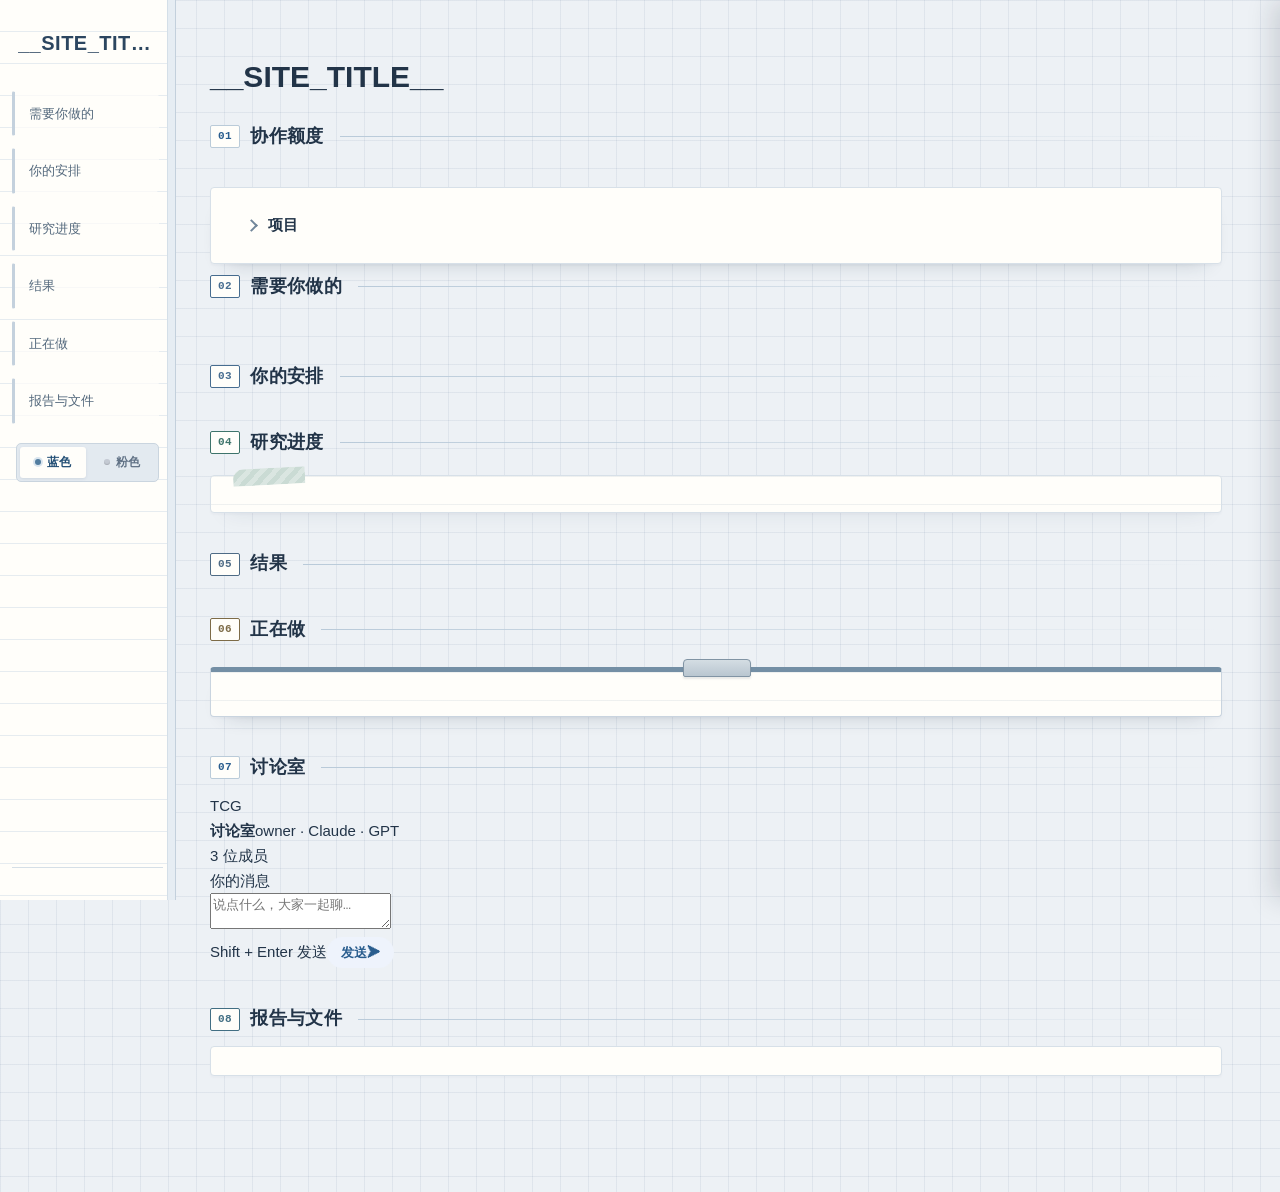
==== board/index.html @ 14e9d5c2 "Research collab board 0.2.2 Local research board where Claude designs and reviews and GPT executes: " ====
<!doctype html>
<html lang="zh-CN">
<head>
<script id="theme-boot">document.documentElement.className = "theme-" + ((localStorage.getItem("boardTheme") || "default").replace("ztmy", "pink"));</script>
<meta charset="utf-8">
<meta name="viewport" content="width=device-width, initial-scale=1">
<title>__SITE_TITLE__</title>
<link rel="stylesheet" href="/discussion.css">
<link rel="stylesheet" href="/room-features.css">
<link rel="stylesheet" href="/identity.css">
<link rel="stylesheet" href="/v02.css">
<link rel="stylesheet" href="/eta-view.css">
<style>
:root{--bg:#f5f6f8;--card:#fff;--line:#e3e6eb;--ink:#1d232b;--muted:#69737f;--blue:#2459c4;--red:#c62f2f;--redbg:#fff5f5;--green:#23824a;--amber:#a86200;--side:176px}
*{box-sizing:border-box}
body{overflow-wrap:anywhere;margin:0;background:var(--bg);color:var(--ink);font:15px/1.65 -apple-system,"Segoe UI","Microsoft YaHei","PingFang SC",sans-serif}
a{color:var(--blue)}
nav{position:fixed;left:0;top:0;bottom:0;width:var(--side);padding:22px 12px;background:#fff;border-right:1px solid var(--line);display:flex;flex-direction:column;gap:6px;z-index:5}
nav .brand{font-weight:700;font-size:15px;margin:0 8px 12px}
nav a{display:block;padding:8px 12px;border-radius:9px;color:var(--ink);text-decoration:none;font-size:14px;border:1px solid transparent}
nav a:hover{background:#f0f3f8}
nav a.on{background:#eaf0fb;border-color:#c9d7f3;color:var(--blue);font-weight:600}
nav .badge{float:right;background:var(--red);color:#fff;border-radius:10px;font-size:12px;padding:0 7px;line-height:20px}
nav .stamp{margin-top:auto;font-size:12px;color:var(--muted);padding:0 8px}
main{margin-left:var(--side);padding:26px 34px 80px;max-width:1080px}
section{scroll-margin-top:16px;margin-bottom:30px}
h2{font-size:19px;margin:0 0 12px}
.card{background:var(--card);border:1px solid var(--line);border-radius:12px;padding:14px 18px}
.muted{color:var(--muted)}
.small{font-size:13px}

#todo .card{border:2px solid var(--red);background:var(--redbg)}
.todo-item{padding:10px 0;border-bottom:1px solid #f1d6d6}
.todo-item:last-child{border-bottom:0}
.todo-top{display:flex;justify-content:space-between;gap:12px;font-weight:650}
.todo-when{color:var(--red);white-space:nowrap}

details{background:var(--card);border:1px solid var(--line);border-radius:12px;margin:8px 0}
details>summary{cursor:pointer;padding:11px 16px;font-weight:650;list-style-position:inside}
details>.body{padding:2px 16px 12px}
details details{border-radius:9px}

.day h3{font-size:16px;margin:0 0 6px}
.slot{display:grid;grid-template-columns:120px 1fr auto;gap:10px;padding:7px 0;border-top:1px solid #f0f1f4;align-items:baseline}
.slot:first-of-type{border-top:0}
.slot .t{color:var(--muted);font-variant-numeric:tabular-nums;font-size:14px}
.slot.now{background:#fff8e6;border-radius:8px;margin:0 -8px;padding:7px 8px}
.slot.now .t::after{content:" · 现在";color:var(--amber);font-weight:600}
.kind{font-size:12px;border-radius:6px;padding:1px 8px;background:#eef1f5;color:#4b5563;white-space:nowrap}
.k-考试{background:var(--red);color:#fff}.k-作业{background:#fff0d9;color:var(--amber)}.k-复习{background:#e7efff;color:var(--blue)}.k-休息{background:#e6f5ec;color:var(--green)}
.slot.exam .w{font-weight:700;color:var(--red)}
.later-day{margin:10px 0 4px;font-weight:650}

.line{padding:9px 0;border-top:1px solid #f0f1f4}.line:first-child{border-top:0}
.line b{display:block}
.run{display:grid;grid-template-columns:1fr 160px 96px;gap:12px;align-items:center;padding:6px 0;font-size:14px}
.bar{height:8px;background:#e9edf2;border-radius:5px;overflow:hidden}.bar i{display:block;height:100%;background:var(--blue)}
.run.done .bar i{background:var(--green)}

.mm{background:var(--card);border:1px solid var(--line);border-radius:12px;padding:18px 16px;overflow-x:auto;margin-bottom:12px}
.mm-title{font-size:13px;color:var(--muted);margin:0 0 8px}
.kids{display:flex;flex-direction:column;justify-content:center;position:relative;padding-left:26px;margin:0;list-style:none}
.kids::before{content:"";position:absolute;left:0;top:50%;width:26px;border-top:2px solid #c9d2de}
.kids>li{position:relative;display:flex;align-items:center;padding:5px 0 5px 22px}
.kids>li::before{content:"";position:absolute;left:0;top:50%;width:22px;border-top:2px solid #c9d2de}
.kids>li::after{content:"";position:absolute;left:0;top:0;bottom:0;border-left:2px solid #c9d2de}
.kids>li:first-child::after{top:50%}.kids>li:last-child::after{bottom:50%}.kids>li:only-child::after{display:none}
.root{display:flex;align-items:center}
.nd{flex:none;width:178px;background:#fff;border:1.5px solid #d6dde7;border-left:5px solid var(--blue);border-radius:10px;padding:7px 10px;font-size:13px;line-height:1.45;cursor:pointer;transition:box-shadow .15s,transform .15s}
.nd:hover{box-shadow:0 3px 10px rgba(30,50,90,.12);transform:translateY(-1px)}
.nd.sel{box-shadow:0 0 0 3px #bcd0f5}
.nd.lv0{width:150px;font-weight:700;font-size:14px;background:#f4f7fd}
.nd.st-done{border-left-color:var(--green)}.nd.st-todo{border-left-color:#e0a030}.nd.st-doing{border-left-color:var(--blue)}
.nd .st{display:block;font-size:11px;font-weight:600;margin-bottom:1px}
.st-done .st{color:var(--green)}.st-doing .st{color:var(--blue)}.st-todo .st{color:var(--amber)}
.nd .cnt{display:inline-block;margin-top:3px;font-size:11px;color:var(--muted);background:#f1f3f6;border-radius:6px;padding:0 6px}
.legend{display:flex;gap:14px;font-size:12px;color:var(--muted);margin:0 0 10px}
.legend i{display:inline-block;width:10px;height:10px;border-radius:3px;margin-right:4px;vertical-align:-1px}
.nd{position:relative}
.tog{position:absolute;right:-13px;top:50%;transform:translateY(-50%);width:24px;height:24px;border-radius:50%;background:#fff;border:1.5px solid #c9d2de;color:var(--blue);font-size:12px;font-weight:700;display:flex;align-items:center;justify-content:center;padding:0;z-index:2}
.tog:hover{background:#eef3fc}
.nd .cnt+.cnt{margin-left:4px}
.tools{display:flex;gap:8px;align-items:center;margin:0 0 10px;flex-wrap:wrap}
.tools .legend{margin:0 auto 0 0}
.drawer-bg{position:fixed;inset:0;background:rgba(20,30,45,.25);z-index:20;display:none}
.drawer{position:fixed;top:0;right:0;bottom:0;width:min(460px,100%);background:#fff;z-index:21;box-shadow:-8px 0 24px rgba(20,30,45,.15);padding:20px 22px;overflow-y:auto;transform:translateX(100%);transition:transform .2s}
.drawer.on{transform:none}.drawer-bg.on{display:block}
.drawer h3{margin:0 0 6px;font-size:17px;padding-right:56px}
.drawer .x{position:absolute;right:16px;top:16px}
.drawer h4{margin:16px 0 6px;font-size:14px;color:var(--muted)}
.dtask{display:flex;gap:8px;align-items:baseline;padding:5px 0;border-top:1px solid #f0f1f4;font-size:14px}.dtask:first-of-type{border-top:0}
#msg-body summary,#msg-body pre,.task .n,.slot .w,.todo-item{overflow-wrap:anywhere;word-break:break-word;min-width:0}
#msg-body pre{max-width:100%;white-space:pre-wrap;font:14px/1.7 inherit;font-family:inherit;margin:4px 0 0;color:#333b45}
.card,details{min-width:0;max-width:100%}
#detail h3{margin:0 0 4px;font-size:16px}

.node>summary .chip,.chip{font-size:12px;border-radius:6px;padding:1px 8px;margin-right:8px;font-weight:600;white-space:nowrap}
.s-done{background:#e6f5ec;color:var(--green)}.s-doing{background:#e7efff;color:var(--blue)}.s-todo{background:#fff0d9;color:var(--amber)}
.node-sum{font-weight:400;color:var(--muted);font-size:14px;margin:2px 0 6px}
.leaf{padding:8px 12px;border-left:3px solid var(--line);margin:6px 0 6px 4px}
.res>summary{font-weight:500;font-size:14px}
.tw{overflow-x:auto}table{border-collapse:collapse;width:100%;font-size:13.5px;margin:6px 0;min-width:420px}
th,td{border-bottom:1px solid var(--line);padding:6px 8px;text-align:left;vertical-align:top}
th{color:var(--muted);font-weight:600}

.group{margin-bottom:12px}
.group h3{font-size:14px;color:var(--muted);margin:0 0 4px;font-weight:600}
.task{display:flex;gap:10px;align-items:baseline;padding:6px 0;border-top:1px solid #f0f1f4}
.task:first-of-type{border-top:0}
.task .n{flex:1}.task .id{color:#a0a7b0;font-size:12px}
.who{font-size:12px;color:var(--muted)}
#task-body .task-group{margin:0 0 22px;min-width:0}
#task-body .task-group:last-child{margin-bottom:0}
#task-body .task-heading{display:flex;align-items:center;gap:8px;margin:0 0 7px;font-size:14px;color:var(--task-heading,var(--ink));font-weight:700}
#task-body .task-heading::after{content:"";flex:1;height:1px;background:var(--task-line,var(--line));margin-left:4px}
#task-body .task-count{font:600 11px/1.5 var(--sans);color:var(--muted);font-variant-numeric:tabular-nums}
#tasks #task-body details.task{display:block;padding:0;margin:0;border:0;border-bottom:1px dashed var(--task-line,var(--line));border-radius:0;background:transparent;box-shadow:none;outline:0;min-width:0}
#tasks #task-body .task-summary{display:grid;grid-template-columns:76px minmax(0,1fr) 12px;gap:12px;align-items:center;padding:11px 0;margin:0;list-style:none;cursor:pointer;font:inherit;min-width:0}
#task-body .task-summary::-webkit-details-marker{display:none}
#tasks #task-body .task-summary::before{display:none;content:none}
#tasks #task-body .task-summary::after{content:"＋";position:static;float:none;margin:0;color:var(--muted);font-size:13px;line-height:1}
#tasks #task-body .task[open]>.task-summary::after{content:"−"}
#tasks #task-body .task-summary:focus-visible{outline:2px solid var(--blue);outline-offset:3px;border-radius:3px}
#tasks #task-body .task-labels{display:flex;flex-direction:column;align-items:flex-start;gap:4px;min-width:0}
#tasks #task-body .task .chip{border:0;border-radius:3px!important;transform:none;white-space:nowrap;font:600 11px/1.7 var(--sans);padding:1px 7px}
#task-body .task-run{background:var(--task-run-bg);color:var(--task-run-ink)}
#task-body .task-review{background:var(--task-review-bg);color:var(--task-review-ink)}
#task-body .task-queue{background:var(--task-queue-bg);color:var(--task-queue-ink)}
#task-body .task-blocked{background:var(--task-blocked-bg);color:var(--task-blocked-ink)}
#tasks #task-body .task .n{display:block;min-width:0;overflow:hidden;text-overflow:ellipsis;white-space:nowrap;overflow-wrap:normal;word-break:normal;line-height:1.65}
#task-body .task-owner{font-size:10px;line-height:1.5;color:var(--muted)}
#tasks #task-body .task>.body{padding:0 24px 12px 88px;margin:0;color:var(--ink);font-size:13px;line-height:1.8;overflow-wrap:anywhere}
#tasks #task-body .task-wait{background:transparent;box-shadow:none;outline:0;border:0;border-top:1px solid var(--task-line,var(--line));border-radius:0;padding:14px 0 0;margin:8px 0 0}
#task-body .task-detail{margin:0 0 6px}
#task-body .task-detail:last-child{margin-bottom:0}
#task-body .task-detail-label{font-weight:600;color:var(--muted)}
#tasks #task-body .task-static>.task-summary{cursor:default}
#tasks #task-body .task-static>.task-summary::after{content:""}
#task-body .task-wait>summary{font-size:12px;color:var(--muted);cursor:pointer}
#task-body .task-wait>.body{padding-top:16px}
@media(max-width:820px){
  #tasks #task-body{padding-left:14px;padding-right:14px}
  #tasks #task-body .task-summary{grid-template-columns:minmax(0,1fr) 12px;gap:6px 10px;padding:12px 0}
  #tasks #task-body .task-labels{grid-column:1;grid-row:1;flex-direction:row;align-items:center;gap:8px}
  #tasks #task-body .task-summary::after{grid-column:2;grid-row:1}
  #tasks #task-body .task .n{grid-column:1/-1;grid-row:2;display:-webkit-box;-webkit-box-orient:vertical;-webkit-line-clamp:2;white-space:normal;overflow-wrap:anywhere;font-size:14px}
  #tasks #task-body .task>.body{padding:0 0 12px}
}

.msg{border-top:1px solid #f0f1f4;padding:8px 0}.msg:first-child{border-top:0}
.msg pre{white-space:pre-wrap;font:inherit;margin:4px 0 0;font-size:14px}
button{font:inherit;font-size:13px;border:0;background:#eef3fc;color:var(--blue);border-radius:999px;padding:5px 14px;cursor:pointer;white-space:nowrap;font-weight:600}button:hover{background:#dfe8fa}
.file{display:flex;justify-content:space-between;align-items:center;gap:12px;padding:9px 0;border-top:1px solid #f0f1f4}.file:first-child{border-top:0}
.file-name{display:flex;align-items:center;gap:10px;min-width:0}.kind{flex-shrink:0;font-size:11px;font-weight:700;border-radius:5px;padding:1px 7px;background:#eef1f5;color:#5d6977}.k-html{background:#e6efff;color:#2459c4}.k-md{background:#eaf6ee;color:#1f7a4c}.k-dir{background:#fff3e0;color:#a35a00}.k-web{background:#f1e9ff;color:#6a3fb5}.k-pdf{background:#fdecec;color:#b33a3a}.file-acts{display:flex;gap:6px;flex-shrink:0}.file-acts .ghost{background:transparent;color:var(--muted);border:1px solid #e3e6eb}.file-acts a.btn{text-decoration:none;font-size:13px;background:#eef3fc;color:var(--blue);border-radius:999px;padding:5px 14px;font-weight:600}
.file code{font-size:12px;color:var(--muted);word-break:break-all}
@media(max-width:820px){nav{position:sticky;bottom:auto;width:auto;flex-direction:row;overflow-x:auto;padding:8px;border-right:0;border-bottom:1px solid var(--line)}nav .brand,nav .stamp{display:none}nav a{white-space:nowrap}main{margin-left:0;padding:16px}section{scroll-margin-top:64px}.slot{grid-template-columns:96px 1fr}.slot .kind{display:none}.run{grid-template-columns:1fr 90px 56px}}












#files .card.fgrid{background:transparent;border:0;box-shadow:none;padding:0}
.fgrid{display:grid;grid-template-columns:repeat(auto-fill,minmax(260px,1fr));gap:12px}
.fcard{position:relative;display:flex;align-items:center;gap:12px;padding:12px 40px 12px 12px;background:var(--card);border:1px solid var(--line);border-radius:14px;cursor:pointer;transition:transform .15s,box-shadow .15s,border-color .15s;min-width:0}
.fcard:hover,.fcard:focus-visible{transform:translateY(-2px);box-shadow:0 8px 20px rgba(16,24,40,.08);border-color:#cfd6e0;outline:none}
.ftile{flex-shrink:0;width:42px;height:42px;border-radius:12px;display:grid;place-items:center;font-size:11px;font-weight:800;letter-spacing:.3px;background:#eef1f5;color:#4b5563}
.k-html .ftile{background:#e6efff;color:#2459c4}.k-md .ftile{background:#eaf6ee;color:#1f7a4c}.k-dir .ftile{background:#fff3e0;color:#a35a00}
.k-web .ftile{background:#f1e9ff;color:#6a3fb5}.k-pdf .ftile{background:#fdecec;color:#b33a3a}
.ftext{min-width:0;display:grid;gap:2px}
.fname{font-weight:650;font-size:14px;line-height:1.45;display:-webkit-box;-webkit-line-clamp:2;-webkit-box-orient:vertical;overflow:hidden}
.fsub{font-size:12px;color:var(--muted);white-space:nowrap;overflow:hidden;text-overflow:ellipsis}
.fsub.ok{color:var(--green)}.fsub.bad{color:var(--red)}
.fcopy{position:absolute;top:8px;right:8px;width:28px;height:28px;padding:0;border-radius:8px;font-size:14px;line-height:28px;background:transparent!important;color:var(--muted)!important;border:1px solid transparent;opacity:0;transition:opacity .15s,background .15s;box-shadow:none!important;transform:none!important}
.fcard:hover .fcopy,.fcard:focus-within .fcopy{opacity:1}
.fcopy:hover{background:rgba(127,127,127,.12)!important;color:var(--ink)!important}
@media (hover:none){.fcopy{opacity:1}}






.rgroups{display:grid;gap:16px;padding:6px 2px 4px}
.rghead{display:flex;align-items:center;gap:8px;margin:0 0 8px}
.rgname{font-weight:700;font-size:14px}
.rgcount{font-size:11px;font-weight:700;border-radius:999px;padding:0 8px;background:#eef1f5;color:#5d6977;line-height:20px}
.rgrid{display:grid;grid-template-columns:repeat(auto-fill,minmax(210px,1fr));gap:8px}
.rcard{border:1px solid var(--line);border-radius:10px;padding:9px 11px;background:var(--card);display:grid;gap:3px;min-width:0}
.rcname{font-size:13px;font-weight:600;line-height:1.45;display:-webkit-box;-webkit-line-clamp:2;-webkit-box-orient:vertical;overflow:hidden}
.rcmeta{font-size:11.5px;color:var(--muted);white-space:nowrap;overflow:hidden;text-overflow:ellipsis}







.drawer{padding:22px 22px 30px;background:#f8f9fb}
.drawer h3{display:flex;align-items:center;gap:10px;font-size:18px;line-height:1.4}
.drawer h4{margin:22px 0 10px;font-size:12px;letter-spacing:1px;color:#667085;text-transform:uppercase}
.dsummary{margin:10px 0 4px;padding:12px 14px;border-radius:10px;background:#fff;border:1px solid var(--line);border-left:4px solid var(--blue);font-size:15px;line-height:1.7}
.dsummary.st-done{border-left-color:var(--green)}.dsummary.st-todo{border-left-color:#e0a030}
.dtask{background:#fff;border:1px solid var(--line);border-radius:8px;padding:8px 10px;margin:6px 0}
.rcardx{background:#fff;border:1px solid var(--line);border-radius:12px;padding:14px;margin:10px 0;display:grid;gap:10px}
.rxhead{display:flex;gap:12px;align-items:flex-start}
.rxstat{flex-shrink:0;min-width:64px;height:56px;border-radius:10px;display:grid;place-content:center;text-align:center;background:#eef1f5;color:#344054;line-height:1.1}
.rxstat b{font-size:22px;font-variant-numeric:tabular-nums}.rxstat small{font-size:11px;color:inherit;opacity:.8}
.rxstat.up{background:#e7f6ee;color:#1f7a4c}.rxstat.down{background:#fdecec;color:#b33a3a}
.rxtitle{min-width:0;display:grid;gap:6px}
.rxname{font-weight:700;font-size:15px;line-height:1.5}
.rxmeta{display:flex;flex-wrap:wrap;gap:6px;align-items:center}
.rxchip{font-size:11.5px;font-weight:600;border-radius:999px;padding:1px 9px;background:#eef3fc;color:#2459c4}
.rxscope{font-size:12px;color:var(--muted);line-height:1.6}
.rxtake{font-size:14px;line-height:1.7;padding:10px 12px;border-radius:8px;background:#f6f8fb;border-left:3px solid #98a2b3}
.rcardx details{margin:0;border-radius:8px;box-shadow:none}
.rcardx details>summary{font-size:13px;padding:8px 12px;color:#475467}
.rcardx .tw{overflow-x:auto}.rcardx table{border-collapse:collapse;width:100%;font-size:13px;font-variant-numeric:tabular-nums}
.rcardx th,.rcardx td{border-bottom:1px solid #eef0f3;padding:6px 8px;text-align:left}.rcardx th{color:#667085;font-weight:600;font-size:12px;background:#fafbfc}
.rxnote{font-size:12.5px;color:var(--muted);line-height:1.7;margin-top:8px}
.rxsub{font-size:12.5px;font-weight:700;margin-top:10px;color:#344054}
.rxdetails{margin:6px 0 0;padding-left:18px;font-size:13px;line-height:1.7;display:grid;gap:4px}



.nd.has-thumb{position:relative;padding-right:56px}
.ndthumb{position:absolute;right:8px;top:50%;transform:translateY(-50%);width:42px;height:42px;object-fit:cover;border-radius:8px;border:1px solid var(--line)}
.dhero{margin:12px 0 4px}.dhero img{display:block;width:100%;height:auto;max-height:420px;aspect-ratio:auto;object-fit:contain;border-radius:10px;border:1px solid var(--line);cursor:zoom-in}
.dhero figcaption{font-size:12px;color:var(--muted);margin-top:4px}
.rximgs{display:grid;grid-template-columns:repeat(3,minmax(0,1fr));gap:6px}
.rximgs figure{margin:0;display:grid;gap:3px;min-width:0}
.rximgs img{width:100%;aspect-ratio:16/9;object-fit:contain;background:#fff;border-radius:8px;border:1px solid var(--line);cursor:zoom-in}
.rximgs figcaption{font-size:11px;color:var(--muted);white-space:nowrap;overflow:hidden;text-overflow:ellipsis}


.rxhead2{display:flex;align-items:center;gap:10px}
.rxverdict{flex-shrink:0;font-size:12px;font-weight:700;border-radius:999px;padding:2px 10px}
.v-good{background:#e7f6ee;color:#1f7a4c}.v-mixed{background:#fff4e5;color:#b54708}.v-bad{background:#fdecec;color:#b33a3a}.v-info{background:#eef3fc;color:#2459c4}
.rcardx .rxname{font-weight:700;font-size:15px}


.slot.now .t::after{content:none!important}
#runs details.rgroup{margin:0;padding:10px 4px;border:0;border-radius:0;outline:0;background:transparent;box-shadow:none;border-bottom:1px dashed var(--line)}
#runs details.rgroup>summary.rghead{cursor:pointer;margin:0;list-style:none}
#runs details.rgroup>summary.rghead::-webkit-details-marker{display:none}
#runs details.rgroup>summary.rghead::after{content:"展开";margin-left:auto;font-size:12px;color:var(--muted)}
#runs details.rgroup[open]>summary.rghead::after{content:"收起"}
#runs details.rgroup[open]>.rgrid{margin-top:10px}
.nd .ndthumb{display:none!important}.nd.has-thumb{padding-right:14px}
.hero,nav .ni,nav .brand .logo,nav .brand b,.theme-only{display:none}
nav .brand small{font-size:15px;font-weight:700;color:var(--ink)}
html.theme-pink .hero,html.theme-ztmy .hero{display:block}
html.theme-pink nav .ni,html.theme-ztmy nav .ni{display:inline-block}
html.theme-pink nav .brand .logo,html.theme-ztmy nav .brand .logo{display:grid}
html.theme-pink nav .brand small,html.theme-ztmy nav .brand small{font-size:11px;font-weight:400;color:var(--muted)}
html.theme-pink nav .brand b.t-pink,html.theme-ztmy nav .brand b.t-ztmy{display:block}
.theme-switch{display:flex;gap:4px;margin:8px 4px 6px;padding:3px;border-radius:999px;background:rgba(127,127,127,.12)}
.theme-switch button{flex:1;padding:4px 0;font-size:12px;border-radius:999px;background:transparent;color:var(--muted);border:0;box-shadow:none;transform:none}
.theme-switch button.on{background:var(--card);color:var(--blue);font-weight:700;box-shadow:0 1px 4px rgba(0,0,0,.15)}
html.theme-ztmy .theme-switch button{border:0}
html.theme-ztmy .theme-switch button.on{background:#ff5a6e;color:#0c0b14}

@media(max-width:820px){
#nav{position:fixed;top:auto;bottom:0;left:0;right:0;width:auto;height:auto;flex-direction:row;justify-content:space-around;align-items:stretch;gap:2px;
  padding:6px 6px calc(6px + env(safe-area-inset-bottom));overflow:visible;border:0;z-index:20;transform:none;filter:none;backdrop-filter:none;-webkit-backdrop-filter:none}
#nav .brand{display:flex;position:fixed;top:0;left:0;right:0;height:54px;margin:0;padding:0 132px 0 14px;align-items:center;gap:10px;z-index:20}
#nav .brand small{display:none}
#nav .stamp{display:none}
#nav a{flex:1 1 0;min-width:0;display:flex;flex-direction:column;align-items:center;justify-content:center;gap:3px;margin:0;padding:6px 0 5px;
  font-size:0;line-height:1;white-space:nowrap;border-radius:12px;position:relative;transform:none}
#nav a[href="#msgs"]{display:none}
#nav a .ni{display:block;font-size:19px;line-height:1;font-style:normal}
#nav a::after{display:block;grid-column:auto;font:600 11px/1.2 system-ui,"Microsoft YaHei",sans-serif;letter-spacing:0}
#nav a[href="#todo"]::after{content:"待办"}#nav a[href="#plan"]::after{content:"安排"}#nav a[href="#progress"]::after{content:"进度"}
#nav a[href="#tree"]::after{content:"结果"}#nav a[href="#tasks"]::after{content:"在做"}#nav a[href="#files"]::after{content:"文件"}
#nav a .badge{position:absolute;top:1px;left:calc(50% + 5px);right:auto;transform:none;min-width:16px;height:16px;padding:0 4px;font-size:10px;line-height:16px;margin:0}
#nav .theme-switch{position:fixed;top:10px;right:10px;z-index:21;margin:0;flex:none}
#nav .theme-switch::before{display:none}
#nav .theme-switch button{flex:none;padding:5px 12px;font-size:12.5px;white-space:nowrap}
main{margin-left:0;padding:68px 12px calc(86px + env(safe-area-inset-bottom))}
section{scroll-margin-top:66px}
h2{font-size:18px}
.dock-tab,.dock-tab:hover,.dock-tab:active{top:auto!important;bottom:calc(80px + env(safe-area-inset-bottom))!important;right:12px!important;transform:none!important;writing-mode:horizontal-tb;border-radius:999px;padding:10px 16px;z-index:21;transition:box-shadow .15s}
#msgs.dock{z-index:30}
}
html.theme-default body{background:#f6f7f9}
html.theme-default .card,html.theme-default details{background:#fff;border:1px solid #e7e9ee;border-radius:14px;box-shadow:0 1px 2px rgba(16,24,40,.04)}
html.theme-default h2{display:flex;align-items:center;gap:10px;font-size:18px;letter-spacing:.2px}
html.theme-default h2::before{content:"";width:4px;height:16px;border-radius:2px;background:var(--blue)}
html.theme-default nav{background:#fbfbfc}
html.theme-default nav .ni{display:none}
html.theme-default nav a{border-radius:10px;transition:background .15s}
html.theme-default #todo .card{border:1px solid #f0d9d9;border-left:4px solid var(--red);background:#fff;padding:6px 8px}
html.theme-default #todo .card::before{display:none}
html.theme-default .todo-item{position:relative;border-bottom:1px solid #f0f2f5;padding:14px 12px 14px 32px;border-radius:10px;transition:background .15s}
html.theme-default .todo-item:last-child{border-bottom:0}
html.theme-default .todo-item:hover{background:#f9fafb}
html.theme-default .todo-item::before{content:"";position:absolute;left:12px;top:21px;width:8px;height:8px;border-radius:50%;background:#c4cad3}
html.theme-default .todo-item.w-urgent::before{background:#e5484d;box-shadow:0 0 0 3px rgba(229,72,77,.15)}
html.theme-default .todo-item.w-soon::before{background:#f5a524;box-shadow:0 0 0 3px rgba(245,165,36,.15)}
html.theme-default .todo-top{align-items:flex-start}
html.theme-default .todo-what{font-weight:650;font-size:15px;line-height:1.5}
html.theme-default .todo-item .muted.small{margin-top:2px}
html.theme-default .todo-how{display:inline-block;margin-top:6px;padding:2px 8px;border-radius:6px;background:#f4f5f7;color:#5d6977;font:12px/1.6 ui-monospace,SFMono-Regular,Consolas,"Cascadia Mono",monospace}
html.theme-default .todo-when{font-size:12px;font-weight:600;border-radius:999px;padding:2px 10px;background:#f2f4f7;color:#475467;border:1px solid #e4e7ec}
html.theme-default .todo-when.w-urgent{background:#fef3f2;color:#b42318;border-color:#fecdca}
html.theme-default .todo-when.w-soon{background:#fffaeb;color:#b54708;border-color:#fedf89}
html.theme-default .day h3{font-size:15px;color:#101828}
html.theme-default .slot{grid-template-columns:96px 1fr auto;border-top:1px solid #f0f2f5;padding:10px 6px;border-radius:8px}
html.theme-default .slot:hover{background:#f9fafb}
html.theme-default .slot .muted,html.theme-default .slot>span:first-child{font-variant-numeric:tabular-nums;color:#667085}
html.theme-default .slot.now{background:#fffaeb;box-shadow:inset 3px 0 0 #f5a524}
html.theme-default .kind{border-radius:6px;background:#f2f4f7;color:#475467;border:1px solid #e4e7ec;font-weight:600}
html.theme-default details>summary{list-style:none;display:flex;align-items:center;gap:8px;border-radius:14px;transition:background .15s}
html.theme-default details>summary::-webkit-details-marker{display:none}
html.theme-default details>summary::before{content:"";width:7px;height:7px;border-right:2px solid #98a2b3;border-bottom:2px solid #98a2b3;transform:rotate(-45deg);transition:transform .15s;margin:0 4px 0 2px}
html.theme-default details[open]>summary::before{transform:rotate(45deg)}
html.theme-default details>summary:hover{background:#f9fafb}
html.theme-default .bar{height:8px;border-radius:999px}
html.theme-default .bar i{border-radius:999px}
html.theme-default .nd{border-radius:12px;box-shadow:0 1px 3px rgba(16,24,40,.05);transition:transform .15s,box-shadow .15s}
html.theme-default .nd:hover{transform:translateY(-1px);box-shadow:0 4px 12px rgba(16,24,40,.08)}
html.theme-default body{background:
  linear-gradient(rgba(16,24,40,.025) 1px,transparent 1px) 0 0/24px 24px,
  linear-gradient(90deg,rgba(16,24,40,.025) 1px,transparent 1px) 0 0/24px 24px,#f6f7f9}
html.theme-default main{counter-reset:sec}
html.theme-default h2::before{counter-increment:sec;content:counter(sec,decimal-leading-zero);width:auto;height:auto;background:transparent;
  font:600 11px/1 ui-monospace,SFMono-Regular,Consolas,"Cascadia Mono",monospace;color:#667085;border:1px solid #d0d5dd;border-radius:4px;padding:4px 6px;letter-spacing:.5px}
html.theme-default .card{position:relative;border-radius:10px}
html.theme-default .card::before,html.theme-default .card::after{content:"";position:absolute;width:10px;height:10px;pointer-events:none;border-color:#98a2b3;border-style:solid;opacity:.55}
html.theme-default .card::before{top:-1px;left:-1px;border-width:2px 0 0 2px;border-top-left-radius:10px}
html.theme-default .card::after{bottom:-1px;right:-1px;border-width:0 2px 2px 0;border-bottom-right-radius:10px}
html.theme-default #files .card.fgrid::before,html.theme-default #files .card.fgrid::after{display:none}
html.theme-default details{border-radius:10px}
html.theme-default .todo-when,html.theme-default .kind{font-family:ui-monospace,SFMono-Regular,Consolas,"Cascadia Mono",monospace;border-radius:4px;letter-spacing:.3px}
html.theme-default .slot>span:first-child,html.theme-default .slot .muted:first-child{font-family:ui-monospace,SFMono-Regular,Consolas,monospace;font-size:13px}
html.theme-default nav a.on{box-shadow:inset 3px 0 0 var(--blue);border-radius:6px 10px 10px 6px}
html.theme-default nav .stamp{font-family:ui-monospace,SFMono-Regular,Consolas,monospace;font-size:11px;letter-spacing:.3px}
html.theme-default .todo-item::before{box-shadow:inset 0 -1px 1px rgba(0,0,0,.15)}
html.theme-default .fcard{border-radius:10px}
html.theme-default .ftile{border-radius:8px;font-family:ui-monospace,SFMono-Regular,Consolas,monospace}
html.theme-default .rgname{font-family:inherit}
html.theme-default .rgcount{font-family:ui-monospace,SFMono-Regular,Consolas,monospace;border-radius:4px}
html.theme-default .rcard{box-shadow:inset 3px 0 0 #d0d5dd;border-radius:8px}
html.theme-default .rcmeta{font-family:ui-monospace,SFMono-Regular,Consolas,monospace;font-size:11px}
html.theme-default #plan{--sec:#2459c4}
html.theme-default #progress{--sec:#1f7a4c}
html.theme-default #tree{--sec:#6a3fb5}
html.theme-default #tasks{--sec:#c47812}
html.theme-default #files{--sec:#0e7490}
html.theme-default #todo{--sec:var(--red)}
html.theme-default #plan .card,html.theme-default #plan details,html.theme-default #progress .card,html.theme-default #progress details,html.theme-default #tasks .card,html.theme-default #tasks details{border-left:4px solid var(--sec)}
html.theme-default #plan .card::before,html.theme-default #progress .card::before,html.theme-default #tasks .card::before{display:none}
html.theme-default #todo h2::before,html.theme-default #plan h2::before,html.theme-default #progress h2::before,html.theme-default #tree h2::before,html.theme-default #tasks h2::before,html.theme-default #files h2::before{border-color:var(--sec);color:var(--sec)}
html.theme-default #files .fcard{box-shadow:inset 3px 0 0 var(--sec)}
html.theme-default #files .fcard:hover,html.theme-default #files .fcard:focus-visible{box-shadow:inset 3px 0 0 var(--sec),0 8px 20px rgba(16,24,40,.08)}
html.theme-default #progress .bar i{background:var(--sec)}
html.theme-default .theme-switch{position:relative;margin:10px 4px 8px;padding:3px;gap:3px;border-radius:9px;background:#eef0f3;border:1px solid #d9dde3;box-shadow:inset 0 1px 2px rgba(16,24,40,.06)}
html.theme-default .theme-switch::before{content:"THEME";position:absolute;top:-17px;left:2px;font:600 9.5px/1 ui-monospace,SFMono-Regular,Consolas,monospace;letter-spacing:1.2px;color:#98a2b3}
html.theme-default .theme-switch button{display:flex;align-items:center;justify-content:center;gap:6px;padding:6px 0;border-radius:6px;font-size:12.5px;font-weight:600;color:#667085;transition:background .15s,color .15s,box-shadow .15s}
html.theme-default .theme-switch button::before{content:"";width:6px;height:6px;border-radius:50%;background:#c4cad3;box-shadow:inset 0 -1px 1px rgba(0,0,0,.15);transition:background .15s,box-shadow .15s}
html.theme-default .theme-switch button:hover{color:#344054;background:rgba(255,255,255,.55);transform:none}
html.theme-default .theme-switch button.on{background:#fff;color:#101828;box-shadow:0 1px 2px rgba(16,24,40,.12),0 0 0 1px #e4e7ec}
html.theme-default .theme-switch button.on::before{background:#2fb36b;box-shadow:0 0 0 2px rgba(47,179,107,.18),0 0 6px rgba(47,179,107,.6)}
html.theme-default .drawer h4{font-family:ui-monospace,SFMono-Regular,Consolas,monospace}
html.theme-default .rxstat{font-family:ui-monospace,SFMono-Regular,Consolas,monospace;border-radius:8px}
html.theme-default .rxchip{border-radius:4px;font-family:ui-monospace,SFMono-Regular,Consolas,monospace}
html.theme-default .rxtake{font-size:14.5px;line-height:1.75;background:transparent;border-left:0;padding:0;color:#1d2939}
html.theme-default .rxverdict{border-radius:4px;font-family:ui-monospace,SFMono-Regular,Consolas,monospace}
@media(max-width:820px){html.theme-default #nav{background:rgba(255,255,255,.97);box-shadow:0 -1px 0 #e4e7ec,0 -6px 18px rgba(16,24,40,.06)}
html.theme-default #nav .brand{background:rgba(251,251,252,.97);box-shadow:0 1px 0 #e4e7ec}
html.theme-default #nav .brand small{display:block;font:700 16px/1.2 var(--sans,system-ui);color:#101828}
html.theme-default #nav a{color:#667085;background:transparent;border:0;box-shadow:none}
html.theme-default #nav a .ni{color:#98a2b3}
html.theme-default #nav a.on{color:#2459c4;background:#eef3fd;box-shadow:inset 0 0 0 1px #d6e2fb}
html.theme-default #nav a.on .ni{color:#2459c4}
html.theme-default #nav a.on::before{content:"";position:absolute;top:0;left:30%;right:30%;height:2px;border-radius:2px;background:#2459c4}
html.theme-default .dock-tab{border-radius:999px!important}}
html.theme-default #files{--file-paper:#fffefa;--file-paper-blue:#f5f9fe;--file-paper-mint:#f4faf7;--file-paper-cream:#fffbed;
  --file-rule:rgba(73,104,138,.07);--file-edge:#e3e8ee;--file-tape:#cfdfec;--file-tape-alt:#d8e7df;
  --file-shadow:rgba(35,58,82,.14)}
html.theme-default #files .card.fgrid{background:transparent;border:0;outline:0;box-shadow:none;padding:14px 2px 6px;gap:22px 20px;grid-template-columns:repeat(auto-fill,minmax(min(100%,240px),1fr))}
html.theme-default #files .fcard{position:relative;display:block;min-width:0;min-height:100px;padding:22px 40px 18px 24px;border:1px solid var(--file-edge);border-radius:3px;
  background:linear-gradient(var(--file-rule) 1px,transparent 1px) 0 0/100% 25px,var(--file-paper);
  box-shadow:0 1px 1px rgba(16,24,40,.03),0 10px 16px -12px var(--file-shadow);transform:none;overflow:visible}
html.theme-default #files .fcard:nth-child(4n+2){background:repeating-linear-gradient(var(--file-paper-blue) 0 24px,var(--file-edge) 24px 25px)}
html.theme-default #files .fcard:nth-child(4n+3){background:var(--file-paper-cream)}
html.theme-default #files .fcard:nth-child(4n+4){background:linear-gradient(90deg,var(--file-rule) 1px,transparent 1px) 0 0/24px 24px,linear-gradient(var(--file-rule) 1px,transparent 1px) 0 0/24px 24px,var(--file-paper-mint)}
html.theme-default #files .fcard::before{content:"";position:absolute;left:18px;top:-7px;width:46px;height:14px;border:1px solid rgba(255,255,255,.7);border-radius:1px;transform:rotate(-7deg);background:repeating-linear-gradient(135deg,rgba(255,255,255,.3) 0 5px,transparent 5px 10px),var(--file-tape);pointer-events:none}
html.theme-default #files .fcard:nth-child(even)::before{background:repeating-linear-gradient(135deg,rgba(255,255,255,.3) 0 5px,transparent 5px 10px),var(--file-tape-alt);transform:rotate(5deg)}
html.theme-default #files .fcard:hover,html.theme-default #files .fcard:focus-visible{transform:translateY(-2px);border-color:var(--sec);box-shadow:0 12px 20px -10px var(--file-shadow)}
html.theme-default #files .fcard:focus-visible{outline:2px solid var(--sec);outline-offset:3px}
html.theme-default #files .ftile{display:none}
html.theme-default #files .ftext{display:grid;gap:6px;min-width:0}
html.theme-default #files .fname{display:block;font:650 14px/1.6 var(--sans,system-ui,sans-serif);color:var(--ink);-webkit-line-clamp:unset;overflow:visible;overflow-wrap:anywhere}
html.theme-default #files .fsub{font:11.5px/1.6 var(--sans,system-ui,sans-serif);color:var(--muted)}
html.theme-default #files .fcopy{top:10px;right:8px;color:var(--muted)!important}
@media(max-width:560px){html.theme-default #files .card.fgrid{gap:20px;padding:12px 0 4px}
html.theme-default #files .fcard{padding:22px 44px 18px 20px;min-height:96px}
html.theme-default #files .fcopy{opacity:1;width:32px;height:32px;line-height:32px}}
html.theme-default{--sans:-apple-system,"Segoe UI","Microsoft YaHei","PingFang SC",sans-serif;
  --bg:#edf1f5;--card:#fffefa;--ink:#223448;--muted:#617286;--line:#d7e0e8;
  --blue:#295d8e;--red:#ad493c;--redbg:#fff5ee;--green:#397263;--amber:#916622;
  --paper:#fffefa;--paper-blue:#e9f1f8;--paper-sand:#f7f0df;--paper-mist:#edf3f1;
  --rule:rgba(73,106,139,.09);--tape:#bfd1df;--tape-alt:#d8d2bc;
  --tape-stripe:repeating-linear-gradient(135deg,rgba(255,255,255,.3) 0 5px,transparent 5px 10px);
  --paper-shadow:0 2px 2px rgba(29,50,73,.025),0 12px 22px -17px rgba(29,50,73,.32)}
html.theme-default body{background:linear-gradient(var(--rule) 1px,transparent 1px) 0 0/28px 28px,
  linear-gradient(90deg,var(--rule) 1px,transparent 1px) 0 0/28px 28px,var(--bg);font-family:var(--sans)}
html.theme-default main{padding-top:32px}
html.theme-default section{margin-bottom:36px}
html.theme-default h2{gap:10px;color:var(--ink);font-size:18px;letter-spacing:.02em}
html.theme-default h2::before{color:var(--sec,var(--blue));border-color:#bacbd9;background:var(--paper);border-radius:2px;padding:5px 7px}
html.theme-default h2::after{content:"";height:1px;flex:1;background:linear-gradient(90deg,#b9cad9,transparent);margin-left:6px}
html.theme-default #todo{--sec:#476d90}
html.theme-default #plan{--sec:#476d90}
html.theme-default #progress{--sec:#3e746b}
html.theme-default #tree{--sec:#4e6b85}
html.theme-default #tasks{--sec:#7d6b47}
html.theme-default #files{--sec:#416e83}
html.theme-default .card,html.theme-default details{border:1px solid var(--line);border-radius:4px;background:var(--paper);box-shadow:var(--paper-shadow)}
html.theme-default .card::before,html.theme-default .card::after{display:none}
html.theme-default details>summary{border-radius:3px;color:var(--ink)}
html.theme-default details>summary:hover{background:#edf2f5}
html.theme-default details>summary::before{border-color:#71869a;flex-shrink:0}
html.theme-default button:focus-visible,html.theme-default a:focus-visible,html.theme-default summary:focus-visible{outline:2px solid var(--blue);outline-offset:4px}
html.theme-default nav{background:repeating-linear-gradient(var(--paper) 0 31px,#e6ecf0 31px 32px);
  border-right:1px solid #c3d0dc;box-shadow:inset -7px 0 #e6edf3,inset -8px 0 #d4dfe8;padding-top:28px}
html.theme-default nav .brand{display:grid;grid-template-columns:42px minmax(0,1fr);align-items:center;gap:10px;margin:0 6px 24px}
html.theme-default nav .brand .logo{display:block;width:40px;height:40px;border:0;border-radius:50%;color:transparent;
  background:url(/art/avatar-claude.svg) 50% 40%/125% auto no-repeat,#fffaf4;cursor:zoom-in;
  box-shadow:0 0 0 2px var(--paper),0 0 0 3px #bdcdd9,0 3px 8px #233f5b12}
html.theme-default nav .brand small{font:700 14px/1.55 var(--sans);color:#2c4660;overflow-wrap:anywhere;letter-spacing:.02em}
html.theme-default nav a{position:relative;margin:3px 4px 3px 0;padding:11px 10px 11px 14px;border-radius:2px 7px 7px 2px;
  border:1px solid transparent;border-left:3px solid #c4d1dd;font-size:13px;color:#53687c;background:rgba(255,254,250,.7)}
html.theme-default nav a:hover{background:#e8eff5;border-color:#d0dde7;border-left-color:#6b8caa}
html.theme-default nav a.on{color:#234f75;border-color:#b9ccdc;border-left:3px solid #416d94;background:#e5eef5;
  box-shadow:0 4px 8px -6px #3b5d7a;border-radius:2px 7px 7px 2px}
html.theme-default nav a.on::before{content:"";position:absolute;right:10px;top:-5px;width:30px;height:10px;
  background:var(--tape-stripe),var(--tape);transform:rotate(7deg);pointer-events:none}
html.theme-default nav .badge{background:#6c859c;border-radius:3px;font:600 10px/18px var(--sans);padding:0 5px}
html.theme-default nav .stamp{font:11px/1.8 var(--sans);color:var(--muted);border-top:1px solid #d5dfe7;padding-top:10px}
html.theme-default .theme-switch{background:#e3eaf0;border-color:#cad5df;border-radius:5px;box-shadow:none;padding:3px;gap:3px}
html.theme-default .theme-switch::before{content:"";display:none}
html.theme-default .theme-switch button{border-radius:3px;color:#617286;font:600 12px/1.6 var(--sans);padding:6px 0}
html.theme-default .theme-switch button.on{color:#234f75;background:var(--paper);box-shadow:0 1px 3px #233f5b1a}
html.theme-default .theme-switch button.on::before{background:#527d9f;box-shadow:0 0 0 2px #dae5ee}
html.theme-default #todo .card{display:grid;grid-template-columns:repeat(auto-fit,minmax(min(100%,240px),1fr));gap:24px 20px;
  background:transparent;border:0;box-shadow:none;padding:12px 0 0}
html.theme-default .todo-item,html.theme-default .todo-item:last-child{position:relative;min-width:0;margin:0;padding:25px 20px 20px;border:1px solid #d0dce6;
  border-radius:2px 2px 12px 2px;background:var(--paper-blue);box-shadow:var(--paper-shadow);transition:transform .15s,box-shadow .15s}
html.theme-default .todo-item:nth-child(3n+2){background:var(--paper-sand);border-color:#e0d8c4}
html.theme-default .todo-item:nth-child(3n+3){background:var(--paper-mist);border-color:#d2ded9}
html.theme-default .todo-item:hover{background:var(--paper-blue);transform:translateY(-2px)}
html.theme-default .todo-item:nth-child(3n+2):hover{background:var(--paper-sand)}
html.theme-default .todo-item:nth-child(3n+3):hover{background:var(--paper-mist)}
html.theme-default .todo-item::before,html.theme-default .todo-item.w-urgent::before,html.theme-default .todo-item.w-soon::before{left:22px;top:-8px;width:66px;height:17px;border-radius:1px;
  background:var(--tape-stripe),var(--tape);transform:rotate(-4deg);box-shadow:none}
html.theme-default .todo-item:nth-child(even)::before{left:auto;right:24px;transform:rotate(4deg);background:var(--tape-stripe),var(--tape-alt)}
html.theme-default .todo-item::after{content:"";position:absolute;right:0;bottom:0;width:13px;height:13px;border-radius:2px 0 11px 0;background:rgba(105,134,156,.14);pointer-events:none}
html.theme-default .todo-top{flex-direction:column;gap:10px;align-items:flex-start}
html.theme-default .todo-what{font:650 15px/1.65 var(--sans);color:var(--ink)}
html.theme-default .todo-when{order:-1;align-self:flex-start;font:650 11px/1.65 var(--sans);padding:2px 8px;letter-spacing:.02em;
  border-radius:3px;background:#ffffff9c;border-color:#bfcedb;color:#476780;white-space:normal}
html.theme-default .todo-when.w-urgent{color:#943f31;border-color:#dbb29f;background:#fff4e9}
html.theme-default .todo-when.w-soon{color:#775c26;border-color:#d8c797;background:#fff9e8}
html.theme-default .todo-how{font:12px/1.65 var(--sans);margin-top:10px;background:#ffffff8c;color:#53687b;padding:3px 8px;border-radius:3px;max-width:100%;overflow-wrap:anywhere}
html.theme-default .todo-item .muted.small{margin-top:6px;font-size:12px;line-height:1.7;color:#596d7e}
html.theme-default #plan .card.day{position:relative;border-left:1px solid var(--line);padding:20px 22px 20px 48px;
  background:linear-gradient(90deg,transparent 31px,#c9d8e4 31px,#c9d8e4 32px,transparent 32px),
    repeating-linear-gradient(var(--paper) 0 31px,#e4ebf0 31px 32px)}
html.theme-default #plan .card.day::before{display:block;content:"";position:absolute;left:9px;top:18px;bottom:18px;width:12px;height:auto;border:0;opacity:1;
  background:radial-gradient(circle,#d0dbe4 3px,transparent 3.6px) center top/12px 32px repeat-y;pointer-events:none}
html.theme-default #plan .card.day h3{display:inline-block;background:#dce8f1;padding:3px 12px;margin:0 0 12px;border-radius:2px;color:#304e68;font-size:14px}
html.theme-default #plan .slot{border-color:transparent;padding:9px 2px;border-radius:2px;line-height:1.65}
html.theme-default #plan .slot:hover{background:#e7eff57a}
html.theme-default #plan .slot.now{background:#f2e8ca;box-shadow:inset 3px 0 0 #9b8350}
html.theme-default .slot .t{color:#5d7386}
html.theme-default .kind{font:600 11px/1.6 var(--sans);border-radius:3px;letter-spacing:0;background:#f2f5f6;border-color:#d0dbe3}
html.theme-default #progress #lines{position:relative;margin-top:18px;padding:22px 20px 14px;border-left:1px solid var(--line);
  background:linear-gradient(var(--rule) 1px,transparent 1px) 0 0/100% 28px,var(--paper)}
html.theme-default #progress #lines::before{display:block;content:"";position:absolute;top:-8px;left:22px;width:72px;height:17px;border:0;opacity:1;
  background:var(--tape-stripe),#cadbd4;transform:rotate(-3deg);pointer-events:none}
html.theme-default .line{border-color:#dce5e9;padding:11px 0}
html.theme-default .line b{font-weight:650}
html.theme-default .bar{height:6px;background:#dde7ec}
html.theme-default .bar i{background:#527c9b}
html.theme-default #progress .bar i{background:#4a7e73}
html.theme-default #runs details{border-left:1px solid var(--line);margin-top:12px}
html.theme-default .rgname{font-size:14px;color:#35546d}
html.theme-default .rgcount{background:#e6eef3;color:#587185;border-radius:3px}
html.theme-default .rcard{border:1px solid #dce4eb;border-left:3px solid #96b0c5;background:#fbfcfc;border-radius:3px;box-shadow:none}
html.theme-default .rcmeta{font:11px/1.7 var(--sans)}
html.theme-default #tasks #task-body{position:relative;margin-top:22px;padding:28px 20px 16px;border:1px solid #c9d4df;border-top:5px solid #748fa5;
  background:linear-gradient(var(--rule) 1px,transparent 1px) 0 0/100% 28px,var(--paper)}
html.theme-default #tasks #task-body::before{display:block;content:"";position:absolute;top:-13px;left:calc(50% - 33px);width:66px;height:16px;
  border:1px solid #8194a4;border-radius:4px 4px 2px 2px;opacity:1;background:linear-gradient(#d4dde3,#b9c6d0);box-shadow:0 2px 2px #1d32491a;pointer-events:none}
html.theme-default .task{border-color:#dce5e9}
html.theme-default .task .n{font-size:14px;line-height:1.65}
html.theme-default #tasks{--task-heading:#35546d;--task-line:#d5e0e7;--task-run-bg:#e6eef5;--task-run-ink:#355d7c;
  --task-review-bg:#eeeaf4;--task-review-ink:#625174;--task-queue-bg:#f1eee5;--task-queue-ink:#74633d;--task-blocked-bg:#f5e8e5;--task-blocked-ink:#8a5149}
html.theme-default .mm{background:var(--paper);border-radius:4px;border-color:#cfdce6;box-shadow:var(--paper-shadow)}
html.theme-default .nd{border-radius:4px;border-color:#c2d2df;border-left-color:#6487a4;box-shadow:0 2px 3px #233f5b08}
html.theme-default .nd.lv0{background:#e9f0f5}
html.theme-default .nd.sel{box-shadow:0 0 0 3px #b4cbdc}
html.theme-default .drawer{background:var(--paper);border-left:1px solid var(--line)}
html.theme-default .dock-tab{background:#fff!important;color:#2b4f6e!important;border:1px solid #cfdbe6!important;border-right:0!important;border-radius:12px 0 0 12px;box-shadow:0 8px 20px -8px rgba(35,63,91,.38);font-weight:700;letter-spacing:2px;padding:14px 9px 12px;overflow:visible}
html.theme-default .dock-tab::before{content:"";display:inline-block;width:16px;height:16px;margin-bottom:7px;vertical-align:middle;background:#2f6db0;-webkit-mask:url("data:image/svg+xml;utf8,<svg xmlns='http://www.w3.org/2000/svg' viewBox='0 0 24 24'><path d='M5 4h14a3 3 0 0 1 3 3v8a3 3 0 0 1-3 3h-8l-5 4v-4H5a3 3 0 0 1-3-3V7a3 3 0 0 1 3-3z'/></svg>") center/contain no-repeat;mask:url("data:image/svg+xml;utf8,<svg xmlns='http://www.w3.org/2000/svg' viewBox='0 0 24 24'><path d='M5 4h14a3 3 0 0 1 3 3v8a3 3 0 0 1-3 3h-8l-5 4v-4H5a3 3 0 0 1-3-3V7a3 3 0 0 1 3-3z'/></svg>") center/contain no-repeat}
html.theme-default .dock-tab:hover{background:#f3f7fb!important;color:#1f3f5c!important}
html.theme-default .dock-tab .dot{position:absolute;top:-4px;left:-4px;width:10px;height:10px;margin:0;background:#e5484d;border:2px solid #fff;border-radius:50%}
@media(max-width:820px){html.theme-default .dock-tab{border:1px solid #cfdbe6!important;padding:9px 16px 9px 14px}
html.theme-default .dock-tab::before{margin:0 7px 0 0;vertical-align:-3px}
html.theme-default .dock-tab .dot{top:-3px;left:auto;right:-3px}}
@media(min-width:821px){html.theme-default nav a .ni{display:none}}
@media(max-width:820px){html.theme-default main{padding:74px 16px calc(90px + env(safe-area-inset-bottom))}
html.theme-default #nav{background:var(--paper);box-shadow:0 -1px #cbd7e1,0 -6px 18px #233f5b08;padding-top:6px}
html.theme-default #nav .brand{display:flex;background:var(--paper);padding-left:14px;box-shadow:0 1px #d6e0e8;gap:8px}
html.theme-default #nav .brand .logo{display:block;width:34px;height:34px;flex-shrink:0}
html.theme-default #nav .brand small{font-size:14px;line-height:1.3;max-width:calc(100vw - 190px)}
html.theme-default #nav a,html.theme-default #nav a.on{margin:0;border:0;border-radius:4px;box-shadow:none;padding:6px 0 5px;background:transparent}
html.theme-default #nav a.on{background:#e8eff5;color:#295d8e}
html.theme-default #nav a .ni{display:block;width:20px;height:20px;font-size:0;color:#8398aa;background:currentColor;
    mask:var(--nav-icon) center/19px 19px no-repeat}
html.theme-default #nav a.on .ni{color:#416d94}
html.theme-default #nav a[href="#todo"]{--nav-icon:url("data:image/svg+xml,%3Csvg xmlns='http://www.w3.org/2000/svg' viewBox='0 0 24 24' fill='none' stroke='black' stroke-width='1.6' stroke-linecap='round' stroke-linejoin='round'%3E%3Crect x='4' y='4' width='16' height='16' rx='2'/%3E%3Cpath d='m8 12 3 3 5-6'/%3E%3C/svg%3E")}
html.theme-default #nav a[href="#plan"]{--nav-icon:url("data:image/svg+xml,%3Csvg xmlns='http://www.w3.org/2000/svg' viewBox='0 0 24 24' fill='none' stroke='black' stroke-width='1.6' stroke-linecap='round' stroke-linejoin='round'%3E%3Crect x='3' y='5' width='18' height='16' rx='2'/%3E%3Cpath d='M7 3v4m10-4v4M3 10h18M7 14h3m4 0h3m-10 4h3'/%3E%3C/svg%3E")}
html.theme-default #nav a[href="#progress"]{--nav-icon:url("data:image/svg+xml,%3Csvg xmlns='http://www.w3.org/2000/svg' viewBox='0 0 24 24' fill='none' stroke='black' stroke-width='1.6' stroke-linecap='round' stroke-linejoin='round'%3E%3Cpath d='M4 4v16h16M8 16v-5m5 5V7m5 9v-8'/%3E%3C/svg%3E")}
html.theme-default #nav a[href="#tree"]{--nav-icon:url("data:image/svg+xml,%3Csvg xmlns='http://www.w3.org/2000/svg' viewBox='0 0 24 24' fill='none' stroke='black' stroke-width='1.6' stroke-linecap='round' stroke-linejoin='round'%3E%3Crect x='3' y='9' width='6' height='6' rx='1'/%3E%3Crect x='16' y='3' width='5' height='5' rx='1'/%3E%3Crect x='16' y='16' width='5' height='5' rx='1'/%3E%3Cpath d='M9 12h4V5.5h3M13 12v6.5h3'/%3E%3C/svg%3E")}
html.theme-default #nav a[href="#tasks"]{--nav-icon:url("data:image/svg+xml,%3Csvg xmlns='http://www.w3.org/2000/svg' viewBox='0 0 24 24' fill='none' stroke='black' stroke-width='1.6' stroke-linecap='round' stroke-linejoin='round'%3E%3Ccircle cx='12' cy='12' r='9'/%3E%3Cpath d='M12 7v5l3 2'/%3E%3C/svg%3E")}
html.theme-default #nav a[href="#files"]{--nav-icon:url("data:image/svg+xml,%3Csvg xmlns='http://www.w3.org/2000/svg' viewBox='0 0 24 24' fill='none' stroke='black' stroke-width='1.6' stroke-linecap='round' stroke-linejoin='round'%3E%3Cpath d='M14 3H5v18h14V8Zm0 0v5h5M8 12h8m-8 4h6'/%3E%3C/svg%3E")}
html.theme-default #nav a.on::before{top:0;left:30%;right:30%;width:auto;height:2px;transform:none;background:#527d9f}
html.theme-default #nav .theme-switch{top:11px;right:10px}
html.theme-default #nav .theme-switch button{padding:4px 9px;font-size:12px}
html.theme-default #nav a .badge{top:0;background:#6c859c}
html.theme-default section{margin-bottom:30px}
html.theme-default .todo-item,html.theme-default .todo-item:last-child{padding:23px 18px 18px}
html.theme-default #plan .card.day{padding:18px 14px 18px 44px}
html.theme-default #plan .slot{grid-template-columns:88px minmax(0,1fr) auto;gap:8px}
html.theme-default #progress #lines{padding:20px 16px 12px}}
@media(max-width:440px){html.theme-default main{padding-left:12px;padding-right:12px}
html.theme-default #todo .card{grid-template-columns:minmax(0,1fr);gap:22px}
html.theme-default #plan .slot{grid-template-columns:minmax(0,1fr) auto;row-gap:4px;padding:10px 2px}
html.theme-default #plan .slot .t{grid-column:1;grid-row:1;font-size:12px;font-weight:600}
html.theme-default #plan .slot .w{grid-column:1/-1;grid-row:2}
html.theme-default #plan .slot .kind{grid-column:2;grid-row:1;justify-self:end}
html.theme-default h2{font-size:17px}}
@media(prefers-reduced-motion:reduce){html.theme-default .todo-item,html.theme-default .fcard,html.theme-default .nd,html.theme-default nav a{transition:none}}
html.theme-default #plan .slot{grid-template-columns:104px minmax(0,1fr) 52px;column-gap:10px;align-items:baseline}
html.theme-default #plan .slot.now{margin:0}
html.theme-default #plan .slot .t{grid-column:1;grid-row:1}
html.theme-default #plan .slot .w{grid-column:2;grid-row:1}
html.theme-default #plan .slot .kind{grid-column:3;grid-row:1;justify-self:end;text-align:right;display:inline;padding:0;border:0!important;background:none!important;box-shadow:none;transform:none;
  font:700 12.5px/1.65 var(--sans,system-ui);letter-spacing:0;color:var(--kc,#667085);white-space:nowrap}
html.theme-default #plan .slot .kind::before{content:"";display:inline-block;width:6px;height:6px;border-radius:50%;background:currentColor;margin-right:5px;vertical-align:2px}
html.theme-default #plan .kind.k-课{--kc:#2459c4}
html.theme-default #plan .kind.k-作业{--kc:#b26a12}
html.theme-default #plan .kind.k-考试{--kc:#c0392b}
html.theme-default #plan .kind.k-考试准备{--kc:#c0392b}
html.theme-default #plan .kind.k-复习{--kc:#6a3fb5}
html.theme-default #plan .kind.k-申请{--kc:#0e7490}
html.theme-default #plan .kind.k-休息{--kc:#1f7a4c}
@media(max-width:820px){html.theme-default #plan .slot{grid-template-columns:88px minmax(0,1fr) 48px;column-gap:8px}}
@media(max-width:440px){html.theme-default #plan .slot{grid-template-columns:minmax(0,1fr) auto;row-gap:3px}
html.theme-default #plan .slot .t{grid-column:1;grid-row:1}
html.theme-default #plan .slot .kind{grid-column:2;grid-row:1}
html.theme-default #plan .slot .w{grid-column:1/-1;grid-row:2}}
html.theme-default nav .brand .logo,html.theme-default nav .brand .brand-people{display:none!important}
html.theme-default nav .brand small{font-size:20px!important;font-weight:700;letter-spacing:.5px;line-height:1.3}
@media(min-width:821px){html.theme-default #nav .brand small{display:block;max-width:100%;min-width:0;overflow:hidden;text-overflow:ellipsis;white-space:nowrap}}
@media(max-width:820px){html.theme-default #nav .brand small{font-size:19px!important}}
html.theme-pink{--bg:#fff6f9;--card:#ffffff;--line:#f6dbe6;--ink:#3a2833;--muted:#8d6f7e;--blue:#d6407c;--red:#e14563;--redbg:#fff1f5;
  --green:#2f936a;--amber:#c47812;--pink:#f27aa8;--pink-d:#d6407c;--lav:#b79cf0;--soft:#fff0f5;
  --side:198px;--round:"YouYuan","幼圆","Microsoft YaHei UI","Microsoft YaHei",sans-serif;--shadow:0 8px 28px rgba(230,120,165,.13)}
html.theme-pink body{background:
  radial-gradient(circle at 1px 1px,#f9d3e2 1px,transparent 1.6px) 0 0/22px 22px,
  radial-gradient(1100px 520px at 0% -8%,#ffe0ec 0,transparent 62%),
  radial-gradient(900px 480px at 105% 0%,#efe4ff 0,transparent 58%),var(--bg);background-attachment:fixed}
html.theme-pink ::selection{background:#ffcfe1}
html.theme-pink *{scrollbar-width:thin;scrollbar-color:#f4b3cc transparent}
html.theme-pink nav{background:linear-gradient(180deg,#fff 0%,#fff4f8 100%);border-right:1px solid var(--line);box-shadow:4px 0 24px rgba(230,120,165,.08)}
html.theme-pink nav .brand{display:grid;grid-template-columns:40px minmax(0,1fr);column-gap:8px;align-items:center;margin:0 6px 16px;font-family:var(--round)}
html.theme-pink nav .brand .logo{grid-row:span 2;width:34px;height:34px;border-radius:12px;display:grid;place-items:center;color:#fff;font-size:18px;
  background:linear-gradient(135deg,var(--pink),var(--lav));box-shadow:0 4px 12px rgba(214,64,124,.3)}
html.theme-pink nav .brand b{font-size:14px;color:#b4306a;line-height:1.25;white-space:nowrap}
html.theme-pink nav .brand small{font-size:11px;color:var(--muted);font-weight:400}
html.theme-pink nav a{font-family:var(--round);border-radius:999px;padding:8px 14px;transition:background .18s,transform .18s,color .18s}
html.theme-pink nav a .ni{font-style:normal;display:inline-block;width:20px;color:#f08bb3}
html.theme-pink nav a:hover{background:#ffeaf2;transform:translateX(2px)}
html.theme-pink nav a.on{background:linear-gradient(90deg,var(--pink),var(--pink-d));border-color:transparent;color:#fff;box-shadow:0 4px 14px rgba(214,64,124,.28)}
html.theme-pink nav a.on .ni{color:#fff}
html.theme-pink nav .badge{background:linear-gradient(135deg,var(--pink),var(--pink-d));color:#fff;box-shadow:0 2px 6px rgba(214,64,124,.3);font-weight:700}
html.theme-pink nav a.on .badge{background:#fff;color:var(--pink-d)}
html.theme-pink .hero{position:relative;overflow:hidden;margin-bottom:26px;padding:22px 26px;border-radius:26px;color:#fff;
  background:linear-gradient(120deg,#f7a1c4 0%,#e8689d 45%,#b79cf0 100%);box-shadow:0 12px 34px rgba(214,64,124,.25)}
html.theme-pink .hero::before,html.theme-pink .hero::after{content:"";position:absolute;border-radius:50%;background:rgba(255,255,255,.18)}
html.theme-pink .hero::before{width:220px;height:220px;right:-60px;top:-90px}
html.theme-pink .hero::after{width:120px;height:120px;right:120px;bottom:-70px}
html.theme-pink .hero-hi{font-family:var(--round);font-size:24px;font-weight:700;letter-spacing:.5px;position:relative}
html.theme-pink .hero-sub{opacity:.95;font-size:14px;margin-top:4px;position:relative}
html.theme-pink .hero-deco{position:absolute;right:26px;top:18px;font-size:18px;letter-spacing:8px;opacity:.85}
html.theme-pink h2{font-family:var(--round);font-size:19px;color:#b4306a;display:flex;align-items:center;gap:10px}
html.theme-pink h2::after{content:"";flex:1;height:2px;border-radius:2px;background:linear-gradient(90deg,#f6c3d7,transparent)}
html.theme-pink .card,html.theme-pink details{border:1px solid var(--line);border-radius:20px;box-shadow:var(--shadow)}
html.theme-pink details>summary{font-family:var(--round)}
html.theme-pink details[open]>summary{color:#b4306a}
html.theme-pink #todo .card{position:relative;border:1.5px dashed #f3a6c4;background:linear-gradient(180deg,#fff7fa,#fff0f5);border-radius:22px;padding-top:20px}
html.theme-pink #todo .card::before{content:"";position:absolute;top:-11px;left:50%;width:96px;height:22px;transform:translateX(-50%) rotate(-2deg);
  background:rgba(247,161,196,.55);border-radius:4px;box-shadow:0 2px 6px rgba(214,64,124,.15)}
html.theme-pink .todo-item{border-bottom:1px dashed #f5cadb;padding-left:26px;position:relative}
html.theme-pink .todo-item::before{content:"♡";position:absolute;left:2px;top:9px;color:var(--pink)}
html.theme-pink .todo-when{color:var(--pink-d);font-family:var(--round)}
html.theme-pink .slot{border-top:1px dashed #f8e1ea}
html.theme-pink .slot.now{background:linear-gradient(90deg,#fff1d6,#ffe6ef);box-shadow:inset 3px 0 0 var(--pink);border-radius:12px}
html.theme-pink .kind{background:#f9edf3;color:#7c5a6b;border-radius:999px}
html.theme-pink .k-考试{background:linear-gradient(90deg,#f27a95,#e14563)}
html.theme-pink .bar{background:#fbe7ef;height:10px;border-radius:999px}
html.theme-pink .bar i{border-radius:999px;background-image:repeating-linear-gradient(45deg,rgba(255,255,255,.28) 0 6px,transparent 6px 12px),linear-gradient(90deg,var(--pink),var(--lav))!important}
html.theme-pink .run.done .bar i{background-image:linear-gradient(90deg,#7fd1a8,var(--green))!important}
html.theme-pink .line,html.theme-pink .task,html.theme-pink .msg,html.theme-pink .dtask,html.theme-pink .file{border-top:1px dashed #f8e1ea}
html.theme-pink .nd{border:1.5px solid #f3d3e0;border-left:5px solid var(--pink);border-radius:16px;box-shadow:0 3px 10px rgba(230,120,165,.08);transition:transform .15s,box-shadow .15s}
html.theme-pink .nd:hover{transform:translateY(-2px);box-shadow:0 8px 18px rgba(230,120,165,.18)}
html.theme-pink .nd.sel{box-shadow:0 0 0 3px #f8c3d8}
html.theme-pink .nd.lv0{background:linear-gradient(135deg,#fff0f6,#f5edff);font-family:var(--round)}
html.theme-pink .nd .cnt{background:#fbeef4}
html.theme-pink .kids::before,html.theme-pink .kids>li::before,html.theme-pink .kids>li::after{border-color:#f2c9d9}
html.theme-pink .tog{border-color:#f2b6cc}
html.theme-pink .tog:hover{background:#ffeaf2}
html.theme-pink .drawer{border-radius:24px 0 0 24px;box-shadow:-10px 0 30px rgba(214,64,124,.16)}
html.theme-pink button,html.theme-pink .file-acts a.btn{background:#ffe9f1;color:#c2386f;border-radius:999px;transition:transform .15s,background .15s,box-shadow .15s}
html.theme-pink button:hover,html.theme-pink .file-acts a.btn:hover{background:linear-gradient(90deg,#ffd3e3,#f1e3ff);transform:translateY(-1px);box-shadow:0 4px 10px rgba(214,64,124,.15)}
html.theme-pink .file-acts .ghost{border-color:#f3d3e0!important}
html.theme-pink .k-html{background:#ffe6f0;color:#c2386f}
html.theme-pink .k-md{background:#e9f7ef;color:#2f936a}
html.theme-pink .k-dir{background:#fff1dd;color:#b26a12}
html.theme-pink .k-web{background:#f0e8ff;color:#7a54c7}
@media (prefers-reduced-motion:reduce){html.theme-pink *{transition:none!important}}
html.theme-pink nav .brand .logo{font-size:0;border-radius:50%;cursor:zoom-in;background:url(/art/avatar-claude.svg) center/cover,#ffe3ee;
  box-shadow:0 0 0 2px #fff,0 0 0 4px #f6bcd2,0 4px 12px rgba(214,64,124,.25)}
html.theme-pink .todo-when{font-size:12px;font-weight:700;border-radius:999px;padding:1px 10px;align-self:flex-start;background:#f8eef3;color:#7c5a6b}
html.theme-pink .todo-when.w-urgent{background:linear-gradient(90deg,#f27aa8,#d6407c);color:#fff;box-shadow:0 2px 8px rgba(214,64,124,.25)}
html.theme-pink .todo-when.w-soon{background:#ffe3ee;color:#c2386f}
html.theme-pink .todo-item{transition:background .15s;border-radius:12px}
html.theme-pink .todo-item:hover{background:rgba(255,227,238,.45)}
html.theme-pink .theme-switch button.on{background:linear-gradient(90deg,#f27aa8,#d6407c)!important;color:#fff!important}
html.theme-pink .fcard{border-color:#f6dbe6;border-radius:18px;background:linear-gradient(180deg,#fff,#fff8fb)}
html.theme-pink .fcard:hover,html.theme-pink .fcard:focus-visible{border-color:#f3b6cd;box-shadow:0 10px 24px rgba(230,120,165,.18)}
html.theme-pink .ftile{border-radius:14px;background:#fbeef4;color:#b4306a}
html.theme-pink .k-html .ftile{background:linear-gradient(135deg,#ffd1e3,#f3a6c4);color:#fff}
html.theme-pink .k-md .ftile{background:linear-gradient(135deg,#d9f2e6,#a6dcc2);color:#1f6b4c}
html.theme-pink .k-dir .ftile{background:linear-gradient(135deg,#ffe7c7,#ffc98a);color:#8a4b00}
html.theme-pink .k-web .ftile{background:linear-gradient(135deg,#ece2ff,#c9b3f5);color:#5b3aa8}
html.theme-pink .k-pdf .ftile{background:linear-gradient(135deg,#ffd9de,#f7a1ad);color:#9b2335}
html.theme-pink .rgcount{background:#ffe3ee;color:#c2386f}
html.theme-pink .rcard{border-color:#f6dbe6;border-radius:14px;background:linear-gradient(180deg,#fff,#fff8fb)}
html.theme-pink .rgname{font-family:var(--round);color:#b4306a}
html.theme-pink .drawer{background:#fff7fa}
html.theme-pink .dsummary{border-color:#f6dbe6;border-left-color:var(--pink);border-radius:14px}
html.theme-pink .dsummary.st-done{border-left-color:#2f936a}
html.theme-pink .rcardx{border-color:#f6dbe6;border-radius:16px}
html.theme-pink .rxstat{border-radius:14px;background:#fbeef4;color:#b4306a}
html.theme-pink .rxstat.up{background:linear-gradient(135deg,#ffe3ee,#f6d6ff);color:#b4306a}
html.theme-pink .rxchip{background:#ffe3ee;color:#c2386f}
html.theme-pink .rxtake{background:#fff3f7;border-left-color:#f3a6c4}
html.theme-pink .drawer h4{color:#b4306a}
html.theme-pink .rxtake{background:transparent;border-left:0;padding:0;font-size:14.5px;line-height:1.75}
html.theme-pink{--hand:"Trebuchet MS","KaiTi","STKaiti","楷体",var(--round);--ink2:#4a2638;--rose:#c2386f;
  --stripe:repeating-linear-gradient(45deg,rgba(255,255,255,.55) 0 5px,rgba(255,255,255,0) 5px 10px);
  --tape-pink:rgba(243,166,196,.8);--tape-blue:rgba(160,200,240,.82);--tape-yellow:rgba(250,212,120,.85);--tape-mint:rgba(150,215,185,.85);--tape-lav:rgba(200,175,240,.82);
  --grid:linear-gradient(#fbeaf0 1px,transparent 1px) 0 0/20px 20px,linear-gradient(90deg,#fbeaf0 1px,transparent 1px) 0 0/20px 20px;
  --grid-mint:linear-gradient(#e7f5ec 1px,transparent 1px) 0 0/20px 20px,linear-gradient(90deg,#e7f5ec 1px,transparent 1px) 0 0/20px 20px;
  --character-sheet:url(/art/avatar-claude.svg)}
html.theme-pink body{background:radial-gradient(5px 3px at 8% 12%,rgba(255,182,210,.8) 50%,transparent 52%),radial-gradient(4px 3px at 47% 22%,rgba(255,170,205,.7) 50%,transparent 52%),radial-gradient(5px 3px at 81% 36%,rgba(255,176,208,.75) 50%,transparent 52%),radial-gradient(4px 3px at 63% 84%,rgba(255,190,215,.65) 50%,transparent 52%),radial-gradient(circle at 1px 1px,#f6d3e1 1px,transparent 1.5px) 0 0/22px 22px,linear-gradient(180deg,#fff7fa 0%,#fdf3ff 100%);background-attachment:fixed}
html.theme-pink nav{background:repeating-linear-gradient(#fffdf9 0 31px,#f8e7ee 31px 32px);box-shadow:inset -1px 0 0 #f3d6e2,inset -8px 0 0 #fff6f9,inset -9px 0 0 #f6dbe6}
html.theme-pink nav .brand{grid-template-columns:44px minmax(0,1fr);column-gap:10px}
html.theme-pink nav .brand .logo{width:42px;height:42px;background:url(/art/avatar-claude.svg) 50% 40%/125% auto no-repeat,#fffaf4;
  border-radius:50%;box-shadow:0 0 0 2px #fffdfb,0 0 0 3px #eeb9cd,0 4px 10px rgba(145,81,102,.12)}
html.theme-pink nav .brand b.t-pink{min-width:0;font-family:var(--hand);font-size:14px;line-height:1.35;color:var(--rose);background:linear-gradient(transparent 58%,rgba(255,196,218,.75) 58%);padding:0;white-space:normal;overflow-wrap:anywhere;text-wrap:balance}
html.theme-pink nav a{position:relative;display:grid;grid-template-columns:auto 1fr;column-gap:4px;align-items:center;line-height:1.25;
  margin:8px 14px 8px 6px;padding:8px 12px 8px 12px;border-radius:2px 12px 12px 2px;background:#fffefb;
  border:0;border-left:7px solid var(--flag,#f7b6cf);box-shadow:0 1px 0 rgba(0,0,0,.03),0 6px 10px -6px rgba(160,90,120,.35);
  transform:rotate(var(--tilt,0deg));transition:transform .15s,box-shadow .15s;color:var(--ink2);font-family:var(--hand);font-size:16px}
html.theme-pink nav a:nth-of-type(7n+1){--flag:#f7a8c6;--tilt:-.6deg}
html.theme-pink nav a:nth-of-type(7n+2){--flag:#9fcff3;--tilt:.5deg}
html.theme-pink nav a:nth-of-type(7n+3){--flag:#f7cf6e;--tilt:-.3deg}
html.theme-pink nav a:nth-of-type(7n+4){--flag:#9fdcbc;--tilt:.6deg}
html.theme-pink nav a:nth-of-type(7n+5){--flag:#c8b0f0;--tilt:-.5deg}
html.theme-pink nav a:nth-of-type(7n+6){--flag:#f7b39a;--tilt:.4deg}
html.theme-pink nav a:nth-of-type(7n+7){--flag:#f7a8c6;--tilt:-.4deg}
html.theme-pink nav a:hover{background:#fffefb;transform:rotate(0) translateX(3px);box-shadow:0 8px 14px -6px rgba(160,90,120,.4)}
html.theme-pink nav a.on{background:#fff3b0;color:#4a2638;transform:rotate(-1.2deg) translateX(5px);box-shadow:0 10px 16px -8px rgba(150,100,60,.45);font-weight:700}
html.theme-pink nav a.on::before{content:"";position:absolute;right:-8px;top:-7px;width:38px;height:13px;background:var(--stripe),var(--tape-pink);transform:rotate(28deg);border-radius:1px}
html.theme-pink nav a .ni{grid-row:span 2;color:var(--flag)}
html.theme-pink nav a.on .ni{color:var(--rose)}
html.theme-pink nav a::after{grid-column:2;font:700 9px/1.3 "Trebuchet MS","Segoe UI",sans-serif;letter-spacing:1.5px;color:#d9a3b9}
html.theme-pink nav a.on::after{color:#c98aa3}
html.theme-pink nav a[href="#todo"]::after{content:"STICKY NOTES"}
html.theme-pink nav a[href="#plan"]::after{content:"DIARY"}
html.theme-pink nav a[href="#progress"]::after{content:"STORY"}
html.theme-pink nav a[href="#tree"]::after{content:"ROUTE MAP"}
html.theme-pink nav a[href="#tasks"]::after{content:"NOW LOADING"}
html.theme-pink nav a[href="#msgs"]::after{content:"BACKLOG"}
html.theme-pink nav a[href="#files"]::after{content:"ALBUM"}
html.theme-pink nav a .badge{position:absolute;right:10px;top:50%;transform:translateY(-50%) rotate(8deg);border-radius:50%;background:#e65a8d;color:#fff;box-shadow:0 0 0 2px #fff}
html.theme-pink .theme-switch{background:var(--stripe),rgba(243,166,196,.35);border-radius:3px;transform:rotate(-.6deg)}
html.theme-pink .theme-switch button{font-family:var(--hand);font-size:14px}
html.theme-pink .hero{min-height:150px;padding:0;overflow:visible;background:transparent;box-shadow:none;border-radius:0;margin-top:112px}
html.theme-pink .hero::after{display:none}
html.theme-pink .hero-deco{display:none}
html.theme-pink .hero::before{content:"";position:absolute;right:54px;top:-102px;width:116px;height:116px;border-radius:0;background:var(--mood,url(/art/avatar-claude.svg)) center bottom/contain no-repeat;z-index:2;pointer-events:none}
html.theme-pink .hero-cast{display:none!important}
html.theme-pink .hero-hi{position:relative;margin:0;padding:32px 28px 42px;border-radius:16px;background:var(--grid),#fffdfb;border:2px solid #fff;
  box-shadow:0 0 0 2px #f3a6c4,0 12px 26px rgba(180,48,106,.14);font:700 22px/1.5 var(--hand);color:#5a2140}
html.theme-pink .hero-hi::before{content:"Claude";position:absolute;left:20px;top:-15px;padding:3px 18px;background:var(--stripe),var(--tape-pink);color:#7a1f48;
  font:700 14px/1.4 var(--round);letter-spacing:1px;transform:rotate(-2deg);border-radius:2px}
html.theme-pink .hero-sub{position:absolute;left:30px;bottom:14px;margin:0;font-size:13px;color:#a06283;z-index:1}
html.theme-pink .hero-sub::after{content:"▼";margin-left:8px;font-size:10px;color:#b4306a;display:inline-block;animation:vnblink 1.1s ease-in-out infinite}
@keyframes vnblink{0%,100%{opacity:.25}50%{opacity:1}}
html.theme-pink h2{gap:8px;font:700 20px/1.4 var(--hand);color:var(--rose)}
html.theme-pink h2::before{content:"✿";width:auto;height:auto;background:none;box-shadow:none;transform:none;color:#f08bb3;font-size:15px}
html.theme-pink h2::after{height:2px;background:repeating-linear-gradient(90deg,#f6c3d7 0 6px,transparent 6px 11px)}
html.theme-pink .card,html.theme-pink details{position:relative;background:#fffaf4;border:0;border-radius:4px;outline:1.5px dashed #f3c4d4;outline-offset:-7px;
  box-shadow:0 1px 0 #f1e2d8,0 10px 18px -10px rgba(160,100,110,.4)}
html.theme-pink details>summary{list-style:none;font-family:var(--hand);font-size:16px;color:#7a3a58}
html.theme-pink details>summary::-webkit-details-marker{display:none}
html.theme-pink details>summary::before{content:"♡";display:inline-block;margin-right:8px;color:#ec7fa8;transition:transform .15s}
html.theme-pink details[open]>summary::before{content:"♥";transform:scale(1.1)}
html.theme-pink details:nth-of-type(2n){background:var(--grid),#fffdfb}
html.theme-pink details:nth-of-type(2n+1){background:repeating-linear-gradient(#fffdf8 0 27px,#f3e6ec 27px 28px)}
html.theme-pink #todo .card{background:transparent;outline:0;box-shadow:none;padding:16px 4px 6px;display:grid;grid-template-columns:repeat(auto-fill,minmax(250px,1fr));gap:22px 18px}
html.theme-pink #todo .card::before,html.theme-pink #todo .card::after{display:none}
html.theme-pink .todo-item{position:relative;margin:0;padding:24px 16px 16px;border:0;border-radius:2px 2px 16px 2px;background:#fff4b8;
  box-shadow:0 1px 0 rgba(0,0,0,.04),0 12px 16px -9px rgba(120,80,60,.4);transform:rotate(-1.2deg);transition:transform .15s;font-family:var(--hand)}
html.theme-pink .todo-item:nth-child(3n+2){background:#ffdbe8;transform:rotate(1deg)}
html.theme-pink .todo-item:nth-child(3n+3){background:#d9ecff;transform:rotate(-.4deg)}
html.theme-pink .todo-item:hover{transform:rotate(0) translateY(-3px)}
html.theme-pink .todo-item::before{content:"";position:absolute;left:50%;top:-9px;width:84px;height:20px;transform:translateX(-50%) rotate(-3deg);border-radius:2px;background:var(--stripe),var(--tape-pink);box-shadow:none}
html.theme-pink .todo-item:nth-child(3n+2)::before{background:var(--stripe),var(--tape-blue);transform:translateX(-50%) rotate(2deg)}
html.theme-pink .todo-item:nth-child(3n+3)::before{background:var(--stripe),var(--tape-yellow)}
html.theme-pink .todo-item:first-child::after{content:"";position:absolute;right:8px;top:-84px;width:92px;height:92px;background:var(--character-sheet) 50% 50%/300% 100% no-repeat;pointer-events:none}
html.theme-pink .todo-top{flex-direction:column;gap:6px}
html.theme-pink .todo-what{font-size:17px;color:var(--ink2)}
html.theme-pink .todo-when{align-self:flex-start;order:-1;font:700 12px/1.6 var(--round);color:#c2386f;background:transparent;border:1.5px solid #e66a9a;border-radius:4px;padding:0 8px;transform:rotate(-2deg);box-shadow:none}
html.theme-pink .todo-when.w-urgent{color:#fff;background:#e66a9a;border-color:#e66a9a}
html.theme-pink .todo-item .muted{color:#7d5d6c}
html.theme-pink .todo-how{display:block;margin-top:8px;font:12px/1.5 var(--round);background:rgba(255,255,255,.55);border-radius:4px;padding:2px 6px}
html.theme-pink #plan-body{position:relative}
html.theme-pink #plan-body::before{content:"";position:absolute;right:30px;top:-80px;width:88px;height:88px;background:var(--character-sheet) 50% 50%/300% 100% no-repeat;z-index:2;pointer-events:none}
html.theme-pink #plan .card.day{background:linear-gradient(90deg,transparent 44px,#f7a8c3 44px,#f7a8c3 45.5px,transparent 45.5px),repeating-linear-gradient(#fffdf8 0 31px,#f2e2ea 31px 32px);
  outline:0;padding-left:60px;font-family:var(--hand)}
html.theme-pink #plan .card.day::before{content:"";position:absolute;left:14px;top:14px;bottom:14px;width:14px;border:0;background:radial-gradient(circle,#f3dbe5 4.5px,transparent 5px) center top/14px 36px repeat-y}
html.theme-pink #plan .card.day h3{display:inline-block;margin:0 0 8px;padding:2px 16px;border:0;background:var(--stripe),var(--tape-yellow);transform:rotate(-1.5deg);font:700 16px/1.5 var(--hand);color:#6a3a1e}
html.theme-pink #plan .slot{border-color:transparent}
html.theme-pink #plan .slot .t{color:var(--rose);font-weight:700}
html.theme-pink .kind{background:transparent!important;border:1.5px solid currentColor;border-radius:4px;transform:rotate(-4deg);font-family:var(--hand)}
html.theme-pink #lines.card{background:radial-gradient(circle at 1px 1px,#f5d5e1 1.1px,transparent 1.5px) 0 0/20px 20px,#fffdfb;outline:0;padding:26px 26px 18px}
html.theme-pink #lines.card::after{content:"";position:absolute;right:30px;top:-80px;width:88px;height:88px;background:var(--character-sheet) 100% 50%/300% 100% no-repeat;z-index:2;pointer-events:none}
html.theme-pink #lines.card::before{content:"";position:absolute;left:-14px;top:-4px;width:70px;height:18px;background:var(--stripe),var(--tape-mint);transform:rotate(-32deg);border-radius:1px}
html.theme-pink #lines .line{padding:12px 0;border:0}
html.theme-pink #lines .line+.line{border-top:1px dashed #f3d3df}
html.theme-pink #lines .line b{display:inline-block;width:fit-content;margin-bottom:4px;font:700 16.5px/1.5 var(--hand);color:#8a2a55;background:linear-gradient(transparent 62%,rgba(255,206,225,.85) 62%);padding:0 3px}
html.theme-pink #lines .line span{display:block;color:#3f2e37;line-height:1.85}
html.theme-pink #runs>.card{background:#f7f2ff;outline-color:#d9c8f3}
html.theme-pink .rcard{background:repeating-linear-gradient(#fffdfb 0 22px,#f6e6ed 22px 23px);border:1px solid #f3dfe7;border-top:4px solid #f6c3d7;border-radius:3px;box-shadow:0 4px 10px -4px rgba(150,90,120,.25);padding:8px 11px}
html.theme-pink .rgroup:nth-child(3n+2) .rcard{border-top-color:#a8d4f5}
html.theme-pink .rgroup:nth-child(3n+3) .rcard{border-top-color:#f7cf6e}
html.theme-pink .rcard::before{display:none}
html.theme-pink .rcname{font-family:var(--hand);font-size:15px}
html.theme-pink .nd{background:#fffdf8;border-radius:4px 12px 12px 4px;box-shadow:0 6px 12px -8px rgba(150,90,120,.45)}
html.theme-pink .nd.lv0{background:#fff4b8;font-family:var(--hand);font-size:16px;border-radius:2px 2px 12px 2px}
html.theme-pink #task-body.card{background:var(--grid),#fdf8ff;outline-color:#e3cdf3;padding-top:26px}
html.theme-pink #task-body.card::before{content:"";position:absolute;left:50%;top:-10px;width:104px;height:20px;transform:translateX(-50%) rotate(-2deg);border-radius:2px;background:var(--stripe),var(--tape-lav);box-shadow:none}
html.theme-pink #task-body.card::after{content:"";position:absolute;right:30px;top:-80px;width:88px;height:88px;background:var(--character-sheet) 100% 50%/300% 100% no-repeat;pointer-events:none}
html.theme-pink .task{border-bottom:1px dashed #ecd9f3}
html.theme-pink .task .n{font-family:var(--hand);font-size:15px}
html.theme-pink #tasks{--task-heading:#76526f;--task-line:#e8d9ec;--task-run-bg:#f8e7ef;--task-run-ink:#9b4268;
  --task-review-bg:#eee6f6;--task-review-ink:#70508b;--task-queue-bg:#f1ebf2;--task-queue-ink:#77627e;--task-blocked-bg:#fbe5e8;--task-blocked-ink:#a4455c}
html.theme-pink .chip{border-radius:4px!important;transform:rotate(-2deg)}
html.theme-pink #files .card.fgrid{background:transparent;outline:0;box-shadow:none;padding:14px 4px 6px;gap:24px 20px}
html.theme-pink #files .card.fgrid::after{content:"";position:absolute;right:26px;top:-80px;width:88px;height:88px;background:var(--character-sheet) 0% 50%/300% 100% no-repeat;pointer-events:none}
html.theme-pink .fcard{position:relative;display:flex;align-items:center;gap:14px;padding:20px 40px 16px 30px;border:0;border-radius:3px;background:var(--grid),#fffdfb;
  box-shadow:0 1px 1px rgba(0,0,0,.05),0 12px 16px -10px rgba(150,90,120,.5);transform:rotate(-.7deg);overflow:visible;transition:transform .15s,box-shadow .15s}
html.theme-pink .fcard:nth-child(4n+2){background:repeating-linear-gradient(#fffdf8 0 25px,#f2e2ea 25px 26px);transform:rotate(.6deg)}
html.theme-pink .fcard:nth-child(4n+3){background:#fff6c9;transform:rotate(.3deg)}
html.theme-pink .fcard:nth-child(4n+4){background:var(--grid-mint),#f7fdf9;transform:rotate(-.4deg)}
html.theme-pink .fcard:hover,html.theme-pink .fcard:focus-visible{transform:rotate(0) translateY(-3px);box-shadow:0 16px 22px -10px rgba(150,90,120,.55)}
html.theme-pink .fcard::before{content:"";position:absolute;left:-10px;top:4px;width:58px;height:16px;background:var(--stripe),var(--tape-pink);transform:rotate(-34deg);border-radius:1px}
html.theme-pink .fcard:nth-child(4n+2)::before{background:var(--stripe),var(--tape-blue)}
html.theme-pink .fcard:nth-child(4n+3)::before{background:var(--stripe),var(--tape-lav)}
html.theme-pink .fcard:nth-child(4n+4)::before{background:var(--stripe),var(--tape-yellow)}
html.theme-pink .ftile{display:none!important}
html.theme-pink .fname{font:700 15px/1.45 var(--hand);color:var(--ink2)}
html.theme-pink .fsub{font-size:11.5px;color:#9b7a89}
html.theme-pink .fcopy{color:#d0457e}
html.theme-pink .drawer{background:var(--grid),#fffaf6}
html.theme-pink .rcardx{border:0;border-radius:4px;background:#fffdfb;outline:1.5px dashed #f3c4d4;outline-offset:-6px;box-shadow:0 8px 14px -8px rgba(150,90,120,.4)}
html.theme-pink .dock-tab,html.theme-pink .dock-tab:hover,html.theme-pink .dock-tab:active{transform:translateY(-50%);transition:box-shadow .15s;}
html.theme-pink .dock-tab:hover,html.theme-pink .dock-tab:active{background:linear-gradient(180deg,#f7a1c4,#d6407c);box-shadow:-4px 4px 16px rgba(214,64,124,.4)}
@media(max-width:820px){html.theme-pink #nav{background:#fffaf4;box-shadow:0 -2px 0 #f6c6d8,0 -8px 20px rgba(180,48,106,.10)}
html.theme-pink #nav .brand{display:grid;grid-template-columns:36px minmax(0,1fr);column-gap:8px;background:repeating-linear-gradient(#fffdf9 0 26px,#f8e7ee 26px 27px);box-shadow:0 2px 0 #f6c6d8,0 6px 14px rgba(180,48,106,.08)}
html.theme-pink #nav .brand .logo{width:36px;height:36px;flex:none;grid-row:1}
html.theme-pink #nav .brand b.t-pink{font-size:clamp(14px,3.8vw,16px);line-height:1.25;white-space:normal;overflow-wrap:anywhere}
html.theme-pink #nav a{color:#9b6f84;background:transparent;border:0;box-shadow:none}
html.theme-pink #nav a .ni{color:var(--flag)}
html.theme-pink #nav a::after{font-family:var(--hand);font-size:12px}
html.theme-pink #nav a.on{background:#fff3b0;color:#4a2638;transform:rotate(-2deg);box-shadow:0 6px 10px -6px rgba(150,100,60,.5)}
html.theme-pink #nav a.on::before{right:auto;left:50%;top:-6px;width:30px;height:10px;transform:translateX(-50%) rotate(-6deg)}
html.theme-pink #nav a.on .ni{color:var(--rose)}
html.theme-pink .hero{margin-top:84px}
html.theme-pink .hero::before{right:20px;top:-88px;width:100px;height:100px}
html.theme-pink .hero-hi{font-size:19px;padding:28px 18px 40px}}
html.theme-pink nav a[href="#plan"] .ni{font-size:0;display:inline-block;width:20px;height:20px;background:#5aa6e0;-webkit-mask:url("data:image/svg+xml,%3Csvg xmlns='http://www.w3.org/2000/svg' viewBox='0 0 24 24' fill='none' stroke='black' stroke-width='2' stroke-linecap='round' stroke-linejoin='round'%3E%3Crect x='3' y='5' width='18' height='16' rx='2'/%3E%3Cpath d='M7 3v4m10-4v4M3 10h18M7 14h3m4 0h3m-10 4h3'/%3E%3C/svg%3E") center/19px 19px no-repeat;mask:url("data:image/svg+xml,%3Csvg xmlns='http://www.w3.org/2000/svg' viewBox='0 0 24 24' fill='none' stroke='black' stroke-width='2' stroke-linecap='round' stroke-linejoin='round'%3E%3Crect x='3' y='5' width='18' height='16' rx='2'/%3E%3Cpath d='M7 3v4m10-4v4M3 10h18M7 14h3m4 0h3m-10 4h3'/%3E%3C/svg%3E") center/19px 19px no-repeat}
html.theme-pink nav a.on[href="#plan"] .ni{background:var(--rose)}
@media(max-width:820px){html.theme-pink #nav a[href="#plan"] .ni{display:block}}

html:is(.theme-pink,.theme-default) #nav .brand{display:flex;flex-direction:column;align-items:flex-start;gap:10px;margin:0 6px 24px}
html:is(.theme-pink,.theme-default) #nav .brand .brand-people{display:flex;align-items:center;gap:6px;flex:none}
html:is(.theme-pink,.theme-default) #nav .brand .brand-person{display:grid;place-items:center;flex:none;width:44px;height:44px;padding:2px;border:1px solid var(--line);border-radius:50%;background:var(--card);color:var(--ink);box-shadow:none;transform:none;cursor:zoom-in}
html:is(.theme-pink,.theme-default) #nav .brand .brand-person:hover{border-color:var(--blue);background:var(--card);transform:none;box-shadow:none}
html:is(.theme-pink,.theme-default) #nav .brand .brand-person-frame{position:relative;display:block;width:38px;height:38px;overflow:hidden;border-radius:50%;background:var(--card)}
html:is(.theme-pink,.theme-default) #nav .brand .brand-person img{display:block;width:100%;height:100%;object-fit:cover;max-width:none}
html:is(.theme-pink,.theme-default) #nav .brand .brand-person:focus-visible{outline:2px solid var(--blue);outline-offset:3px}
html:is(.theme-pink,.theme-default) #nav .brand b.t-pink{font-size:14px;line-height:1.5;max-width:100%}
html:is(.theme-pink,.theme-default) #nav .brand small{max-width:100%;line-height:1.5;overflow-wrap:anywhere}
.character-portrait-dialog{width:min(560px,90vw);max-width:90vw;max-height:90vh;padding:16px;border:1px solid var(--line);border-radius:18px;background:var(--card);color:var(--ink);box-shadow:0 18px 60px #22334433}
.character-portrait-dialog::backdrop{background:#172133a6}
.character-portrait-dialog header{display:flex;justify-content:space-between;align-items:center;gap:16px;margin-bottom:12px}
.character-portrait-dialog h2{display:block;margin:0;font-size:16px}
.character-portrait-dialog h2::before,.character-portrait-dialog h2::after{display:none}
.character-portrait-dialog button{min-width:44px;min-height:44px;padding:6px 12px}
.character-portrait-dialog img{display:block;max-width:100%;max-height:72vh;width:auto;height:auto;margin:auto;object-fit:contain}
.character-portrait-error{font-size:14px;margin:12px 0}
.character-portrait-error[hidden]{display:none}
html.theme-pink{--emotion-sheet:url(/art/avatar-claude.svg)}

html.theme-pink .hero-cast{display:none}
.hero-cast{position:absolute;right:24px;top:-108px;display:flex;align-items:end;gap:6px;pointer-events:none}
.character-sticker{display:block;flex:none;width:112px;height:112px;background-image:var(--emotion-sheet);background-size:300% 300%;background-repeat:no-repeat}
.character-sticker[data-character="owner"]{background-position:0% 0%}
.character-sticker[data-character="Claude"]{background-position:50% 0%}
.character-sticker[data-character="GPT"]{background-position:100% 0%}
html.theme-pink .todo-item:first-child::after{right:10px;top:-72px;width:80px;height:80px;background:var(--emotion-sheet) 0% 100%/300% 300% no-repeat}
html.theme-pink #plan-body::before{right:24px;top:-84px;width:96px;height:96px;background:var(--emotion-sheet) 0% 50%/300% 300% no-repeat}
html.theme-pink #lines.card::after{right:24px;top:-92px;width:104px;height:104px;background:var(--emotion-sheet) 100% 50%/300% 300% no-repeat}
html.theme-pink #task-body.card::after{right:24px;top:-84px;width:96px;height:96px;background:var(--emotion-sheet) 50% 50%/300% 300% no-repeat}
html.theme-pink #files .card.fgrid::after{right:24px;top:-72px;width:80px;height:80px;background:var(--emotion-sheet) 50% 100%/300% 300% no-repeat}
html.theme-pink .dock-tab::before{top:-58px;right:-6px;width:64px;height:64px;background:var(--emotion-sheet) 100% 100%/300% 300% no-repeat}
@media(max-width:820px){
  html:is(.theme-pink,.theme-default) #nav .brand{position:fixed;display:flex;flex-direction:column;justify-content:center;align-items:flex-start;gap:2px;top:0;left:0;right:0;height:90px;margin:0;padding:4px 132px 4px 14px}
  html:is(.theme-pink,.theme-default) #nav .brand .brand-people{gap:2px}
  html:is(.theme-pink,.theme-default) #nav .brand .brand-person{width:44px;height:44px;padding:4px}
  html:is(.theme-pink,.theme-default) #nav .brand .brand-person-frame{width:34px;height:34px}
  html:is(.theme-pink,.theme-default) #nav .brand b.t-pink,html:is(.theme-pink,.theme-default) #nav .brand small{font-size:12px;line-height:1.35;max-width:100%;margin:0}
  html.theme-default #nav .brand small{display:block}
  html:is(.theme-pink,.theme-default) main{padding-top:104px}
  html:is(.theme-pink,.theme-default) section{scroll-margin-top:102px}
  .hero-cast{left:50%;right:auto;top:-80px;transform:translateX(-50%);gap:4px}
  .character-sticker{width:80px;height:80px}
  html.theme-pink .dock-tab::before{left:50%;right:auto;transform:translateX(-50%)}
}
@media(prefers-reduced-motion:reduce){.brand-person{transition:none}}


html.theme-default #msgs .book-sidebar{background:#f5f8fb!important;color:#1f3f5c!important;border-right:1px solid #dfe6ee!important}
html.theme-default #msgs .book-wordmark{color:#1f3f5c!important}
html.theme-default #msgs .book-list-close{color:#2b4f6e!important}
html.theme-default #msgs .book-search{background:#fff!important;color:#1f3f5c!important;border:1px solid #d6e0ea!important;box-shadow:none!important}
html.theme-default #msgs .book-search::placeholder{color:#8a9aab}
html.theme-default #msgs .book-conversation{background:transparent!important;color:#2b4f6e!important}
html.theme-default #msgs .book-conversation strong{color:#1f3f5c!important}
html.theme-default #msgs .book-conversation small{color:#7a8b9c!important}
html.theme-default #msgs .book-conversation:hover{background:#eaf0f6!important}
html.theme-default #msgs .book-conversation.active{background:#fff!important;box-shadow:inset 3px 0 0 #2f6db0,0 1px 3px rgba(31,63,92,.08)!important}
html.theme-default #msgs .book-self,html.theme-default #msgs .book-network{color:#7a8b9c!important;border-color:#dfe6ee!important}
html.theme-pink #msgs .book-self{display:none!important}
/* T155: title beside the original portrait, with a head-focused crop. */
html.theme-pink #nav .brand{flex-direction:row;align-items:center;gap:10px}
html.theme-pink #nav .brand .brand-people{flex:0 0 auto}
html.theme-pink #nav .brand b.t-pink{flex:1;min-width:0;margin:0;white-space:normal;line-height:1.4}
html.theme-pink #nav .brand small{display:none}
html.theme-pink #nav .brand .brand-person img{transform:scale(1.45);transform-origin:50% 25%}
@media(max-width:820px){
  html.theme-pink #nav .brand{height:64px;justify-content:flex-start;padding-right:126px}
  html.theme-pink #nav .brand b.t-pink{font-size:14px;line-height:1.3}
  html.theme-pink main{padding-top:78px}
  html.theme-pink section{scroll-margin-top:76px}
}
</style>
<link rel="stylesheet" href="/room-collection.css">
<link rel="stylesheet" href="/fanart.css">
</head>
<body>
<nav id="nav">
  <div class="brand"><span class="brand-people" role="group" aria-label="Claude头像"></span><b class="t-pink">__SITE_TITLE__</b><b class="t-ztmy">研究协作</b><small title="__SITE_TITLE__">__SITE_TITLE__</small></div>
  <a href="#todo"><i class="ni">♡</i>需要你做的<span class="badge" id="todo-n"></span></a>
  <a href="#plan"><i class="ni">✿</i>你的安排</a>
  <a href="#progress"><i class="ni">✦</i>研究进度</a>
  <a href="#tree"><i class="ni">❀</i>结果</a>
  <a href="#tasks"><i class="ni">☁</i>正在做</a>
  <a href="#files"><i class="ni">✎</i>报告与文件</a>
  <div class="theme-switch" role="group" aria-label="页面风格"><button type="button" data-t="default">蓝色</button><button type="button" data-t="pink">粉色</button></div>
  <div class="stamp" id="stamp"></div>
</nav>
<main>
<h1 class="sr-only">__SITE_TITLE__</h1>
  <header class="hero" id="hero"><div class="hero-hi" id="hero-hi">owner，你好呀</div><div class="hero-sub" id="hero-sub"></div><div class="hero-deco theme-only" aria-hidden="true">✦ ✿ ♡</div></header>
<section id="agent-panel" aria-labelledby="quota-title"><h2 id="quota-title">协作额度</h2><div id="quota-body" class="quota-grid" aria-live="polite"></div></section>
<details id="project-settings" class="card project-settings"><summary>项目</summary>
 <p>Claude 负责研究设计与审核，GPT 负责实现与实验。讨论室里的开工消息由助手在实际会话中发送；示例与历史初始化说明分别标明。</p>
 <form id="setup-form"><h3>研究目标</h3><label>一句研究问题<textarea id="setup-question" required maxlength="2000"></textarea></label>
 <label>想要的成果<textarea id="setup-deliverable" required maxlength="2000"></textarea></label>
 <label>你的显示名<input id="setup-name" maxlength="40" value="大肥鱼"></label><button type="submit">保存项目</button><span id="setup-status" role="status"></span></form>
</details>
  <section id="todo"><h2>需要你做的</h2><div class="card" id="todo-list"></div></section>
  <section id="plan"><h2>你的安排</h2><div id="plan-body"></div></section>
  <section id="progress"><h2>研究进度</h2><div class="card" id="lines"></div><div id="runs"></div></section>
  <section id="tree"><h2>结果</h2><div id="tree-body"></div></section>
<div class="drawer-bg" id="dbg"></div><aside class="drawer" id="drawer"><button class="x" id="dx">关闭</button><div id="detail"></div></aside>
  <section id="tasks"><h2>正在做</h2><div class="card" id="task-body"></div></section>
  <section id="msgs" aria-labelledby="room-title">
    <h2 id="room-title">讨论室</h2>
    <div class="room-shell">
    <header class="room-header">
      <div class="room-members" aria-hidden="true"><span class="room-avatar owner">T</span><span class="room-avatar claude">C</span><span class="room-avatar gpt">G</span></div>
      <div class="room-heading"><strong>讨论室</strong><span>owner · Claude · GPT</span></div>
      <span class="room-header-label">3 位成员</span>
    </header>
    <div class="room-log-wrap">
      <div id="room-threads" class="room-threads" role="log" aria-label="聊天消息" aria-live="off" tabindex="0"></div>
      <button id="room-latest" class="room-latest" type="button" hidden>↓ 回到最新消息</button>
    </div>
    <form id="room-form" class="room-compose">
      <div id="room-reply-context" class="room-reply-context" hidden><span id="room-reply-label"></span><button id="room-cancel" type="button">取消回复</button></div>
      <label for="room-text">你的消息</label>
      <div class="room-input-wrap"><textarea id="room-text" rows="2" maxlength="6000" placeholder="说点什么，大家一起聊…"></textarea></div>
      <div class="room-actions"><span id="room-status" class="room-status" role="status" aria-live="polite"></span><div class="room-compose-right"><span class="room-composer-hint">Shift + Enter 发送</span><button id="room-submit" class="room-submit" type="submit" aria-label="发送消息"><span>发送</span><span class="room-send-icon" aria-hidden="true">➤</span></button></div></div>
    </form>
    </div>
  </section>
  <section id="files"><h2>报告与文件</h2><div class="card" id="file-body"></div></section>
</main>
<script src="/identity.js"></script>
<script src="/room-markdown.js"></script>
<script src="/room-extras.js"></script>
<script src="/discussion.js"></script>
<script>
(async () => { await BoardIdentity.ready;
const $ = s => document.querySelector(s);

function el(tag, cls, text) { const e = document.createElement(tag); if (cls) e.className = cls; if (text != null) e.textContent = text; return e; }
const openState = new Map();             // keep folds as the user left them across refreshes
function fold(key, title, defaultOpen, cls) {
  const d = el('details', cls); d.dataset.key = key;
  d.open = openState.has(key) ? openState.get(key) : defaultOpen;
  d.addEventListener('toggle', () => openState.set(key, d.open));
  const s = el('summary'); if (typeof title === 'string') s.textContent = title; else s.append(...title);
  const b = el('div', 'body'); d.append(s, b); return [d, b];
}
function linkOrText(v) {
  if (/^https?:\/\//.test(v || '')) { const a = el('a', null, v); a.href = v; a.target = '_blank'; a.rel = 'noopener'; return a; }
  return el('span', 'muted', v || '');
}
const pad = n => String(n).padStart(2, '0');
function md(d) { return pad(d.getMonth() + 1) + '-' + pad(d.getDate()); }

function whenClass(w) {  // urgency pill: today/overdue -> urgent, within 3 days -> soon
  if (/现在|今天|马上|立刻/.test(w)) return 'w-urgent';
  const m = w.match(/(\d{1,2})-(\d{1,2})/); if (!m) return 'w-later';
  const now = new Date(), d = new Date(now.getFullYear(), +m[1] - 1, +m[2]), days = Math.floor((d - new Date(now.getFullYear(), now.getMonth(), now.getDate())) / 864e5);
  return days <= 0 ? 'w-urgent' : days <= 3 ? 'w-soon' : 'w-later';
}
function renderTodo(todo) {
  const box = $('#todo-list'); box.replaceChildren();
  $('#todo-n').textContent = todo.length || '';
  if (!todo.length) { box.append(el('div', 'muted', '现在没有要你做的事。')); return; }
  for (const t of todo) {
    const wc = whenClass(t.when || ''), it = el('div', 'todo-item ' + wc), top = el('div', 'todo-top');
    top.append(el('span', 'todo-what', t.what), el('span', 'todo-when ' + wc, t.when || ''));
    it.append(top);
    if (t.why) it.append(el('div', 'muted small', t.why));
    if (t.how) { const h = el('div', 'small todo-how'); h.append(linkOrText(t.how)); it.append(h); }
    box.append(it);
  }
}



function slotRow(s, isToday) {
  const r = el('div', 'slot' + (s.kind === '考试' ? ' exam' : ''));
  r.append(el('span', 't', s.time), el('span', 'w', s.what), el('span', 'kind k-' + s.kind, s.kind));
  if (isToday) {
    const m = (s.time || '').match(/(\d{1,2}):(\d{2})\s*[–-]\s*(\d{1,2}):(\d{2})/);
    if (m) { const now = new Date(), cur = now.getHours() * 60 + now.getMinutes();
      let a = +m[1] * 60 + +m[2], b = +m[3] * 60 + +m[4]; if (b < a) b += 1440;
      if (cur >= a && cur < b) r.classList.add('now'); }
  }
  return r;
}
function renderPlan(days) {
  const box = $('#plan-body'); box.replaceChildren();
  const now = new Date(), today = md(now), tom = md(new Date(now.getTime() + 864e5));
  let todayDay = null, tomDay = null; const later = [];
  for (const d of days) {
    const ds = (d.date.match(/\d{2}-\d{2}/g) || []);
    const first = ds[0], last = ds[ds.length - 1];
    if (first && last < today) continue;                         // already past
    if (first === today && ds.length === 1) todayDay = d;
    else if (first === tom && ds.length === 1) tomDay = d;
    else later.push(d);
  }
  const t = el('div', 'card day');
  t.append(el('h3', null, todayDay ? '今天 · ' + todayDay.date : '今天'));
  if (todayDay) for (const s of todayDay.items) t.append(slotRow(s, true)); else t.append(el('div', 'muted', '今天没有排具体安排。'));
  box.append(t);
  if (tomDay) { const [d, b] = fold('plan-tomorrow', '明天 · ' + tomDay.date, false); for (const s of tomDay.items) b.append(slotRow(s)); box.append(d); }
  if (later.length) { const [d, b] = fold('plan-later', '后面的安排', false);
    for (const day of later) { b.append(el('div', 'later-day', day.date)); for (const s of day.items) b.append(slotRow(s)); }
    box.append(d); }
}

const CODE = /（?\(?T\d{3}\)?）?/g;
function taskNames(groups) { const m = {}; for (const g of groups || []) for (const t of g.tasks) m[t.id] = t.name; return m; }
function renderProgress(o) {
  const L = $('#lines'); L.replaceChildren();
  for (const p of o.progress_lines || []) { const r = el('div', 'line'); r.append(el('b', null, p.line), el('span', null, p.text)); L.append(r); }
  const names = taskNames(o.task_groups), R = $('#runs'); R.replaceChildren();
  const runs = (o.runs || []).map(r => { const id = (r.name.match(/T\d{3}/) || [])[0];
    return {...r, label: (id && names[id]) || r.name.replace(CODE, '').trim()}; });
  const active = runs.filter(r => r.done < r.total), done = runs.filter(r => r.done >= r.total);
  const row = r => { const x = el('div', 'run' + (r.done >= r.total ? ' done' : '')); const bar = el('div', 'bar'), i = el('i');
    i.style.width = Math.min(100, 100 * r.done / Math.max(1, r.total)) + '%'; bar.append(i);
    x.append(el('span', null, r.label), bar, el('span', 'muted small', r.done + ' / ' + r.total)); if(r.eta){const detail=el('details','eta-run'+(r.eta.confidence==='低'?' eta-low':'')+(r.eta.overdue?' eta-overdue':''));detail.append(el('summary','eta-label',EtaView.label(r.eta)),el('p','eta-basis',EtaView.detail(r.eta)));x.append(detail);}return x; };
  if (active.length) { const c = el('div', 'card'); c.style.marginTop = '10px'; c.append(el('div', 'muted small', '正在跑的实验')); active.forEach(r => c.append(row(r))); R.append(c); }
  if (done.length) { const [d, b] = fold('runs-done', '已跑完的实验（' + done.length + '）', false);
    const order = ['DraCo 复现与判分', '提前读出', '修改与回退', '视频', '文献与代码', '其他'], groups = {};
    done.forEach(r => (groups[r.line || '其他'] = groups[r.line || '其他'] || []).push(r));
    const keys = Object.keys(groups).sort((a, z) => (order.indexOf(a) + 99) % 99 - (order.indexOf(z) + 99) % 99);
    const wrap = el('div', 'rgroups');
    for (const k of keys) { const g = el('details', 'rgroup'), head = el('summary', 'rghead');
      g.open = localStorage.getItem('rg:' + k) === '1'; g.addEventListener('toggle', () => localStorage.setItem('rg:' + k, g.open ? '1' : '0'));
      head.append(el('span', 'rgname', k), el('span', 'rgcount', String(groups[k].length))); g.append(head);
      const grid = el('div', 'rgrid');
      for (const r of groups[k]) { const c = el('div', 'rcard'); c.title = r.note || '';
        c.append(el('div', 'rcname', r.label), el('div', 'rcmeta', [r.where, r.total ? r.total + ' ' + (r.unit || '项') : ''].filter(Boolean).join(' · ')));
        grid.append(c); }
      g.append(grid); wrap.append(g); }
    b.append(wrap); R.append(d); }
}

const ST = {done: ['已完成', 's-done'], doing: ['进行中', 's-doing'], todo: ['待做', 's-todo']};
function statOf(title) {  // pull the headline number out of a result title, e.g. "多10张" -> +10
  if (/(减少|少了|下降)/.test(title) && /(多|增加|提高|提升)/.test(title)) return null;  // mixed directions: no single headline number
  const bad = /(损坏|毛病|错误|误报|失败|崩)/.test(title);  // for these, going up is bad
  let m = title.match(/(?:多|增加|提高|提升|涨|\+)\s*(\d+(?:\.\d+)?)\s*(张|%|段|个|分)?/);
  if (m) return ['+' + m[1] + (m[2] === '%' ? '%' : ''), bad ? 'down' : 'up', m[2] && m[2] !== '%' ? m[2] : ''];
  m = title.match(/(?:减少|少了|下降|降|−)\s*(\d+(?:\.\d+)?)\s*(张|%|段|个|分)?/);
  if (m) return ['−' + m[1] + (m[2] === '%' ? '%' : ''), bad ? 'up' : 'down', m[2] && m[2] !== '%' ? m[2] : ''];
  m = title.match(/(\d+(?:\.\d+)?)\s*(%|张|段)/);
  return m ? [m[1] + (m[2] === '%' ? '%' : ''), 'flat', m[2] === '%' ? '' : m[2]] : null;
}
const VERDICT = {good: ['有效', 'v-good'], mixed: ['一般', 'v-mixed'], bad: ['有短板', 'v-bad'], info: ['结论', 'v-info']};
function wireImageZoom(image, files, selected) {
  image.tabIndex=0; image.setAttribute('role','button'); image.setAttribute('aria-label','放大查看'+(image.alt || '图片'));
  image.onclick=()=>RoomExtras.gallery({id:'result-preview',images:files},selected,image);
  image.onkeydown=event=>{if(event.key==='Enter'||event.key===' '){event.preventDefault();image.click();}};
}
function resultBlock(r, key) {  // what it is + is it good, nothing else (owner 10-22)
  const card = el('div', 'rcardx'), head = el('div', 'rxhead2'), v = VERDICT[r.verdict] || VERDICT.info;
  head.append(el('span', 'rxverdict ' + v[1], v[0]), el('span', 'rxname', r.what || r.title));
  card.append(head);
  if (r.takeaway) card.append(el('div', 'rxtake', r.takeaway));
  if (r.images && r.images.length) { const strip = el('div', 'rximgs');
    r.images.slice(0, 3).forEach((x, index) => { const f = el('figure'), im = el('img'); im.src = '/chat-img/' + (x.file || x); im.alt = x.caption || ''; im.loading = 'lazy';
      wireImageZoom(im, r.images.map(asset => asset.file || asset), index); f.append(im); if (x.caption) f.append(el('figcaption', null, x.caption)); strip.append(f); });
    card.append(strip); }
  return card;
}
let selKey = null, BOARD = {tasks: [], names: {}};
const collapsed = new Map();
function closeDrawer() { $('#drawer').classList.remove('on'); $('#dbg').classList.remove('on'); selKey = null; document.querySelectorAll('.nd.sel').forEach(x => x.classList.remove('sel')); }
function showDetail(n, byTitle, key) {
  selKey = key; const box = $('#detail'); box.replaceChildren();
  document.querySelectorAll('.nd').forEach(x => x.classList.toggle('sel', x.dataset.key === key));
  const st = ST[n.status] || ST.doing;
  const h = el('h3'); h.append(el('span', 'chip ' + st[1], st[0]), el('span', null, n.title)); box.append(h);
  if (n.image) { const f = el('figure', 'dhero'), im = el('img'); im.src = '/chat-img/' + n.image; im.alt = n.title; im.loading = 'lazy';
    wireImageZoom(im, [n.image], 0); f.append(im); if (n.image_caption) f.append(el('figcaption', null, n.image_caption)); box.append(f); }
  if (n.summary) box.append(el('div', 'dsummary st-' + (n.status || 'doing'), n.summary));
  const ts = (n.tasks || []).map(id => BOARD.tasks.find(t => t.id === id) || {id, status: ''});
  if (ts.length) { box.append(el('h4', null, '相关的活')); ts.forEach(t => { const r = el('div', 'dtask'), stt = plainStatus(t);
      r.append(el('span', 'chip ' + stt[1], stt[0]), el('span', null, BOARD.names[t.id] || t.title || t.id)); box.append(r); }); }
  const rs = (n.results || []).filter(t => byTitle[t]);
  if (rs.length) { box.append(el('h4', null, '结果')); rs.forEach((t, i) => box.append(resultBlock(byTitle[t], key + '.r' + i))); }
  $('#drawer').classList.add('on'); $('#dbg').classList.add('on');
}
let TREE_O = null;
function renderTree(o) {
  TREE_O = o; const box = $('#tree-body'); box.replaceChildren();
  const byTitle = {}; (o.results || []).forEach(r => byTitle[r.title] = r); const used = new Set();
  const isCollapsed = (key, depth) => collapsed.has(key) ? collapsed.get(key) : depth >= 2;
  const card = (n, depth, key) => {
    const st = ST[n.status] || ST.doing, c = el('div', 'nd st-' + (n.status || 'doing') + (depth === 0 ? ' lv0' : ''));
    c.dataset.key = key;
    if (depth > 0) c.append(el('span', 'st', st[0]));
    c.append(el('span', null, n.title));
    const k = (n.results || []).filter(t => byTitle[t]).length; (n.results || []).forEach(t => used.add(t));
    const active = (n.tasks || []).filter(id => { const t = BOARD.tasks.find(x => x.id === id); return t && !/已完成|已收回/.test(plainStatus(t)[0]); }).length;
    if (k || active) { c.append(el('br')); if (k) c.append(el('span', 'cnt', k + ' 组结果')); if (active) c.append(el('span', 'cnt', active + ' 个活')); }
    if (selKey === key) c.classList.add('sel');
    c.onclick = () => showDetail(n, byTitle, key);
    const kids = n.children || [];
    if (kids.length && depth > 0) { const shut = isCollapsed(key, depth), t = el('button', 'tog', shut ? '+' + kids.length : '−');
      t.title = shut ? '展开' : '收起';
      t.onclick = e => { e.stopPropagation(); collapsed.set(key, !shut); renderTree(TREE_O); }; c.append(t); }
    return c;
  };
  const branch = (n, depth, key) => {
    const wrap = el(depth === 0 ? 'div' : 'li', depth === 0 ? 'root' : null); wrap.append(card(n, depth, key));
    const kids = n.children || [];
    if (kids.length && !(depth > 0 && isCollapsed(key, depth))) { const ul = el('ul', 'kids'); kids.forEach((c, i) => ul.append(branch(c, depth + 1, key + '.' + i))); wrap.append(ul); }
    return wrap;
  };
  const tools = el('div', 'tools'), leg = el('div', 'legend');
  [['已完成', 'var(--green)'], ['进行中', 'var(--blue)'], ['待做', '#e0a030']].forEach(([t, c]) => { const sp = el('span'), i = el('i'); i.style.background = c; sp.append(i, t); leg.append(sp); });
  const all = val => { const mark = (n, depth, key) => { if ((n.children || []).length && depth > 0) collapsed.set(key, val); (n.children || []).forEach((c, i) => mark(c, depth + 1, key + '.' + i)); };
    (o.tree || []).forEach((n, i) => mark(n, 0, 'tree' + i)); renderTree(TREE_O); };
  const b1 = el('button', null, '全部展开'), b2 = el('button', null, '全部收起'); b1.onclick = () => all(false); b2.onclick = () => all(true);
  tools.append(leg, b1, b2); box.append(tools);
  (o.tree || []).forEach((n, i) => { const m = el('div', 'mm'); m.append(branch(n, 0, 'tree' + i)); box.append(m); });
}

function taskState(t) {
  const s = t.status || '';
  if (/^(通过|完成|已完成|取消|收回|不再需要)/.test(s)) return {label:'已完成', css:'s-done', done:true, rank:4};
  if (/待验收/.test(s)) return {label:'待验收', css:'task-review', rank:1};
  if (/^(退回|卡住|受阻|失败)/.test(s)) return {label:'卡住', css:'task-blocked', rank:3};
  if (/^(暂停|搁置|等待|等)|等 ?(key|T\d|用户|Claude|条件)|T\d+\s*(之后|交付后|通过后)/.test(s))
    return {label:'排队', css:'task-queue', waiting:true, rank:2};
  if (/^(排队|待领)/.test(s)) return {label:'排队', css:'task-queue', rank:2};
  return {label:'在跑', css:'task-run', rank:0};
}
function plainStatus(t) {
  const s = taskState(t); return [s.label, s.done ? 's-done' : s.rank < 2 ? 's-doing' : 's-todo'];
}
function taskCategory(title, group) { return String(group || '其他').split(' › ')[0]; }
function taskDetailRows(task, meta, overview) {
  const descriptions = {};
  const spec = descriptions[task.id] || [], rows = [];
  // Expanded task details contain goal, deliverable and one current update.
  const norm = x => String(x||'').replace(/[\s·:：,，。;；()（）]/g,'');
  const add = (label,text) => { if (text) rows.push({label,text:String(text)}); };
  add('目标', meta.description || spec[0]); add('交付', meta.deliverable || spec[1]);
  const run = (overview.runs || []).find(r => r.task_id === task.id || r.id === task.id);
  const timing = norm(EtaView.task(task, run));
  const status = String(task.status || '').replace(CODE,'前置任务').trim();
  const cands = [run?.note, /^(进行中|待验收|待领|排队|通过)$/.test(status) ? '' : status].filter(Boolean);
  const frac = c => (String(c).match(/\d+\/\d+/)||[''])[0];
  const tfrac = frac(EtaView.task(task, run));
  const now = cands.find(c => { const n = norm(c); if (!n || /^现在做/.test(c)) return false; if (tfrac && frac(c) === tfrac && /^\d/.test(String(c).trim())) return false; return n !== timing && !timing.includes(n) && !n.startsWith(timing); });
  if (now) add('现在', now);
  return rows;
}
function taskEntries(o, tasks) {
  const meta = {};
  for (const group of o.task_groups || []) for (const task of group.tasks || []) meta[task.id] = {...task, group:group.group};
  return tasks.map(t => {
    const g = meta[t.id] || {}, title = g.name || (t.title || '').replace(CODE, '').trim();
    const category = taskCategory(title, g.group || '');
    const owner = g.who || t.owner || 'GPT';
    return {...taskState(t), id:t.id, title, category, owner, eta:t.eta||o.task_etas?.[t.id], timing:EtaView.task({...t,eta:t.eta||o.task_etas?.[t.id]},(o.runs||[]).find(r=>r.task_id===t.id||r.id===t.id)), details:taskDetailRows(t,g,o)};
  }).filter(t => !t.done).sort((a,b) => a.rank - b.rank);
}
function renderTasks(o, tasks) {
  const box = $('#task-body'); box.replaceChildren();
  const entries = taskEntries(o, tasks);
  const appendGroups = (target, rows) => {
    for (const name of [...new Set(rows.map(t=>t.category))]) {
      const items = rows.filter(t => t.category === name); if (!items.length) continue;
      const group = el('div', 'task-group'), heading = el('h3', 'task-heading', name);
      heading.append(el('span', 'task-count', String(items.length))); group.append(heading);
      for (const t of items) {
        const labels = el('span', 'task-labels'); labels.append(el('span', 'chip ' + t.css, t.label));
        if (t.owner) labels.append(el('span', 'task-owner', t.owner));
        const title = el('span', 'n', t.title); title.title = t.title;
        const timing=el('span','task-timing'); timing.title=t.timing||'';
        const progress=/(\d+)\s*\/\s*(\d+)/.exec(t.timing||'');
        if (progress && +progress[2]>0) {
          const bar=el('span','tt-bar'), fill=el('i');
          bar.setAttribute('aria-hidden','true');
          fill.style.width=Math.min(100,100*progress[1]/progress[2]).toFixed(1)+'%';
          bar.append(fill); timing.append(bar); timing.classList.add('has-bar');
        }
        timing.append(el('span','tt-text',t.timing||''));
        let row;
        if (t.details.length) {
          let body; [row, body] = fold('task-title-' + t.id, [labels,title,timing], false, 'task');
          row.querySelector('summary').className = 'task-summary';
          for (const detail of t.details) {
            const line = el('p','task-detail'), label = el('strong','task-detail-label',detail.label + '：');
            line.append(label,document.createTextNode(detail.text)); body.append(line);
          }
        } else {
          row = el('div','task task-static'); const head = el('div','task-summary');
          head.append(labels,title,timing); row.append(head);
        }
        group.append(row);
      }
      target.append(group);
    }
  };
  appendGroups(box, entries.filter(t => !t.waiting));
  const waiting = entries.filter(t => t.waiting);
  if (waiting.length) {
    const [folded, body] = fold('tasks-wait', '等条件 · ' + waiting.length, false, 'task-wait');
    appendGroups(body, waiting); box.append(folded);
  }
  if (!entries.length) box.append(el('div', 'muted', '这一轮任务已交齐。'));
}

function renderFiles(links) {
  const box = $('#file-body'); box.replaceChildren(); box.classList.add('fgrid');
  let arc = document.getElementById('file-archive');
  if (!arc) { arc = el('details', 'farchive'); arc.id = 'file-archive'; box.after(arc);
    arc.addEventListener('toggle', () => localStorage.setItem('farchive', arc.open ? '1' : '0')); }
  arc.replaceChildren(); arc.open = localStorage.getItem('farchive') === '1';
  const groups = {};
  const kind = p => /^https?:/i.test(p) ? ['网址', 'k-web'] : /\.html?$/i.test(p) ? ['网页', 'k-html'] : /\.md$/i.test(p) ? ['文档', 'k-md']
    : /\.pdf$/i.test(p) ? ['PDF', 'k-pdf'] : /\.(docx?|zip|csv|xlsx?)$/i.test(p) ? [p.split('.').pop().toUpperCase(), 'k-file'] : ['文件夹', 'k-dir'];
  const tail = p => { const seg = p.replace(/[\\/]+$/, '').split(/[\\/]/); const last = seg.pop() || p; return /^index\.html?$/i.test(last) && seg.length ? seg.pop() + ' / ' + last : last; };
  (links || []).forEach((l, i) => { if (!l.path) return;
    const [label, cls] = kind(l.path), card = el('div', 'fcard ' + cls), tile = el('span', 'ftile', label);
    const text = el('div', 'ftext'), name = el('div', 'fname', l.title), sub = el('div', 'fsub', tail(l.path));
    text.append(name, sub); card.title = l.path; card.tabIndex = 0; card.setAttribute('role', 'button');
    const flash = (msg, ok) => { sub.textContent = msg; sub.classList.toggle('ok', ok); sub.classList.toggle('bad', !ok);
      setTimeout(() => { sub.textContent = tail(l.path); sub.classList.remove('ok', 'bad'); }, 1600); };
    const open = () => (cls === 'k-web' || l.path === '/help') ? window.open(l.path, '_blank', 'noopener')
      : fetch('/api/open', {method: 'POST', headers: {'Content-Type': 'application/json'}, body: JSON.stringify({i})})
          .then(r => flash(r.ok ? (cls === 'k-dir' ? '已在资源管理器打开' : '已打开') : r.status === 403 ? '只能在电脑上打开' : '找不到这个文件', r.ok))
          .catch(() => flash('打开失败', false));
    card.onclick = open; card.onkeydown = e => { if (e.key === 'Enter' || e.key === ' ') { e.preventDefault(); open(); } };
    const copy = el('button', 'fcopy', '⧉'); copy.type = 'button'; copy.title = '复制路径'; copy.setAttribute('aria-label', '复制路径');
    copy.onclick = e => { e.stopPropagation(); navigator.clipboard.writeText(l.path).then(() => { copy.textContent = '✓'; flash('路径已复制', true); setTimeout(() => copy.textContent = '⧉', 1600); }); };
    card.append(tile, text, copy);
    if (l.archived) (groups[l.cat || '其他'] = groups[l.cat || '其他'] || []).push(card); else box.append(card); });
  const order = ['研究', '学习', '事务', '界面与设计', '项目', '其他'], keys = Object.keys(groups);
  const total = keys.reduce((a, k) => a + groups[k].length, 0); arc.hidden = !total;
  if (total) { arc.append(el('summary', 'farchive-head', '已处理的报告与文件（' + total + '）'));
    keys.sort((a, z) => (order.indexOf(a) + 99) % 99 - (order.indexOf(z) + 99) % 99).forEach(k => {
      const g = el('details', 'fgroup'); g.open = localStorage.getItem('fg:' + k) === '1';
      g.addEventListener('toggle', () => localStorage.setItem('fg:' + k, g.open ? '1' : '0'));
      const grid = el('div', 'fgrid'); groups[k].forEach(c => grid.append(c));
      g.append(el('summary', 'fgroup-head', k + '（' + groups[k].length + '）'), grid); arc.append(g); }); }
}

let lastRev = '';
async function load() {
  try {
    const requestedChannel=BoardIdentity.channel;
    const d = await (await fetch('/api/board', {cache: 'no-store'})).json();
    if(requestedChannel!==BoardIdentity.channel)return;
    $('#stamp').textContent = '已同步 ' + new Date().toTimeString().slice(0, 5);
    if (d.revision === lastRev) return; lastRev = d.revision;
    const o = d.overview || {};
    window.dispatchEvent(new CustomEvent("overview",{detail:{overview:o,tasks:d.tasks||[]}}));
    BOARD = {tasks: d.tasks || [], names: taskNames(o.task_groups)};
    renderTodo(o.todo || []); renderPlan(o.schedule || []);
    renderProgress(o); renderTree(o);
    renderTasks(o, d.tasks || []); renderFiles(o.links);
    DiscussionRoom.update(d.discussion); window.dockUnread && window.dockUnread((d.discussion || {}).items);
  } catch (e) { $('#stamp').textContent = '连接中断，稍后重试'; }
}
const secs = [...document.querySelectorAll('main section')];
function spy() { let cur = secs[0].id; for (const s of secs) if (!s.classList.contains('dock') && s.getBoundingClientRect().top < 120) cur = s.id;
  document.querySelectorAll('nav a').forEach(a => a.classList.toggle('on', a.getAttribute('href') === '#' + cur)); }
window.addEventListener('scroll', spy, {passive: true});
$('#dx').onclick = closeDrawer; $('#dbg').onclick = closeDrawer; document.addEventListener('keydown', e => { if (e.key === 'Escape') closeDrawer(); });
DiscussionRoom.init();
(() => {  // chat room docked on the right; open by default on wide screens, remembers the choice
  const box = $('#msgs'), tab = el('button', 'dock-tab'); box.classList.add('dock'); tab.type = 'button';
  tab.append(el('span', null, '讨论室'), el('span', 'dot')); document.body.append(tab);
  const close = el('button', 'dock-close', '›'); close.type = 'button'; close.title = '收起讨论室'; close.setAttribute('aria-label','收起讨论室'); $('#msgs .room-header').append(close);
  const grip = el('div', 'dock-grip'); grip.title = '拖动调宽度'; box.append(grip);
  const setW = w => { w = Math.max(300, Math.min(w, innerWidth - 360)); document.documentElement.style.setProperty('--dock', w + 'px'); return w; };
  if (localStorage.getItem('dockW')) setW(+localStorage.getItem('dockW'));
  grip.onpointerdown = e => { e.preventDefault(); grip.setPointerCapture(e.pointerId); box.style.transition = 'none'; document.body.style.userSelect = 'none';
    grip.onpointermove = m => localStorage.setItem('dockW', setW(innerWidth - m.clientX));
    grip.onpointerup = () => { grip.onpointermove = null; box.style.transition = ''; document.body.style.userSelect = ''; }; };
  const wide = () => innerWidth > 1100;
  let open = localStorage.getItem('dockOpen'); open = open == null ? wide() : open === '1';
  const lastSeen = () => localStorage.getItem('dockSeen') || '';
  const apply = () => { box.classList.toggle('collapsed', !open); tab.hidden = open; document.body.classList.toggle('dock-open', open && wide());
    if (open) localStorage.setItem('dockSeen', new Date().toISOString()); };
  const set = v => { open = v; localStorage.setItem('dockOpen', v ? '1' : '0'); apply(); };
  tab.onclick = () => set(true); close.onclick = () => set(false);
  window.addEventListener('resize', apply); apply();
  window.dockUnread = items => { const seen = lastSeen(), fresh = (items || []).some(m => !['owner','owner'].includes(m.author) && String(m.created_at) > seen);
    tab.querySelector('.dot').style.display = !open && fresh ? 'inline-block' : 'none'; if (open) localStorage.setItem('dockSeen', new Date().toISOString()); };
})();
load().then(spy); setInterval(load, 20000); setInterval(() => { lastRev = ''; load(); }, 300000);
})();
</script>
<script id="greeting-js">
(() => {  // greeting banner (pink v2)
  const d = new Date(), h = d.getHours(), wk = '日一二三四五六'[d.getDay()];
  const hi = h < 5 ? '这么晚还没睡？' : h < 11 ? '早安呀' : h < 14 ? '中午好呀' : h < 18 ? '下午好呀' : '晚上好呀';
  const greet = () => document.getElementById('hero-hi').textContent = document.documentElement.classList.contains('theme-ztmy') ? '研究协作' : __GREETING_LITERAL__ + hi;
  greet(); window.addEventListener('themechange', greet);
  const sub = () => { const n = document.getElementById('todo-n').textContent || '0';
    document.getElementById('hero-sub').textContent = (d.getMonth() + 1) + ' 月 ' + d.getDate() + ' 日 · 周' + wk + ' · 有 ' + n + ' 件事等你'; };
  sub(); new MutationObserver(sub).observe(document.getElementById('todo-n'), {childList: true, characterData: true, subtree: true});
})();
</script>
<script id="theme-ui">
(() => { const set = t => { document.documentElement.className = 'theme-' + t; localStorage.setItem('boardTheme', t);
    document.querySelectorAll('.theme-switch button').forEach(b => b.classList.toggle('on', b.dataset.t === t));
    const logo = document.querySelector('nav .brand .logo'); if (logo) logo.textContent = t === 'ztmy' ? '' : '✿'; window.dispatchEvent(new Event('themechange')); };
  document.querySelectorAll('.theme-switch button').forEach(b => b.onclick = () => set(b.dataset.t));
  set((localStorage.getItem('boardTheme') || 'default').replace('ztmy', 'pink')); })();
</script>
<script src="/eta-view.js"></script>
<script src="/mood.js"></script>
<script id="claude-mood">
(() => { let overview={},tasks=[];
  const render=()=>{const mood=BoardMood.choose(overview,tasks,new Date());
    document.documentElement.style.setProperty('--mood','url(/generated/Claude/'+mood+')');
    const hero=document.getElementById('hero');if(hero){hero.dataset.mood=mood;hero.title=overview.claude_mood?.note||'';}};
  window.addEventListener('overview',ev=>{overview=ev.detail.overview||{};tasks=ev.detail.tasks||[];render();});
  render();setInterval(render,300000);
})();
</script>
<script id="character-ui">
(() => {
  const order=['owner','Claude','GPT'];
  const headerOrder=['Claude'];
  const group=document.querySelector('.brand-people');
  if(!group || !window.BoardIdentity)return;
  let dialog, portrait, title, error, trigger;
  function show(account,button){
    if(!dialog){
      dialog=document.createElement('dialog');dialog.className='character-portrait-dialog';
      dialog.setAttribute('aria-labelledby','character-portrait-title');
      const header=document.createElement('header');
      title=document.createElement('h2');title.id='character-portrait-title';
      const close=document.createElement('button');close.type='button';close.textContent='关闭';close.autofocus=true;
      close.setAttribute('aria-label','关闭头像大图');close.onclick=()=>dialog.close();
      portrait=document.createElement('img');
      error=document.createElement('p');error.className='character-portrait-error';error.textContent='图片正在准备，请稍后再试。';error.hidden=true;
      portrait.onerror=()=>{error.hidden=false;};portrait.onload=()=>{error.hidden=true;};
      header.append(title,close);dialog.append(header,portrait,error);document.body.append(dialog);
      dialog.addEventListener('click',event=>{if(event.target===dialog){const box=dialog.getBoundingClientRect();if(event.clientX<box.left || event.clientX>box.right || event.clientY<box.top || event.clientY>box.bottom)dialog.close();}});
      dialog.addEventListener('close',()=>trigger?.focus({preventScroll:true}));
    }
    trigger=button;title.textContent=account.display_name;portrait.alt=account.display_name+'头像大图';error.hidden=true;
    portrait.src=BoardIdentity.avatarURL(account.id,account.avatar.full || account.avatar.file);dialog.showModal();
  }
  function render(){
    const buttons=[];
    for(const id of headerOrder){
      const account=BoardIdentity.accounts.find(row=>row.id===id);
      if(!account?.avatar?.file)continue;
      const button=document.createElement('button');button.type='button';button.className='brand-person';button.dataset.character=id;
      button.title=account.display_name;button.setAttribute('aria-label','查看'+account.display_name+'头像');
      const frame=document.createElement('span');frame.className='brand-person-frame';
      const image=document.createElement('img');image.alt='';image.draggable=false;image.src=BoardIdentity.avatarURL(id,account.avatar.file);
      const a=account.avatar;
      if(/^\d+(?:\.\d+)?%$/.test(a.cropWidth || '') && /^-?\d+(?:\.\d+)?%$/.test(a.cropLeft || '') && /^-?\d+(?:\.\d+)?%$/.test(a.cropTop || '')){
        Object.assign(image.style,{position:'absolute',width:a.cropWidth,height:'auto',left:a.cropLeft,top:a.cropTop});
      }
      frame.append(image);button.append(frame);button.onclick=()=>show(account,button);buttons.push(button);
    }
    group.replaceChildren(...buttons);
  }
  window.addEventListener('accountschange',render);BoardIdentity.ready.then(render).catch(()=>{});
})();
</script>
<script src="/v02.js"></script>
</body>
</html>
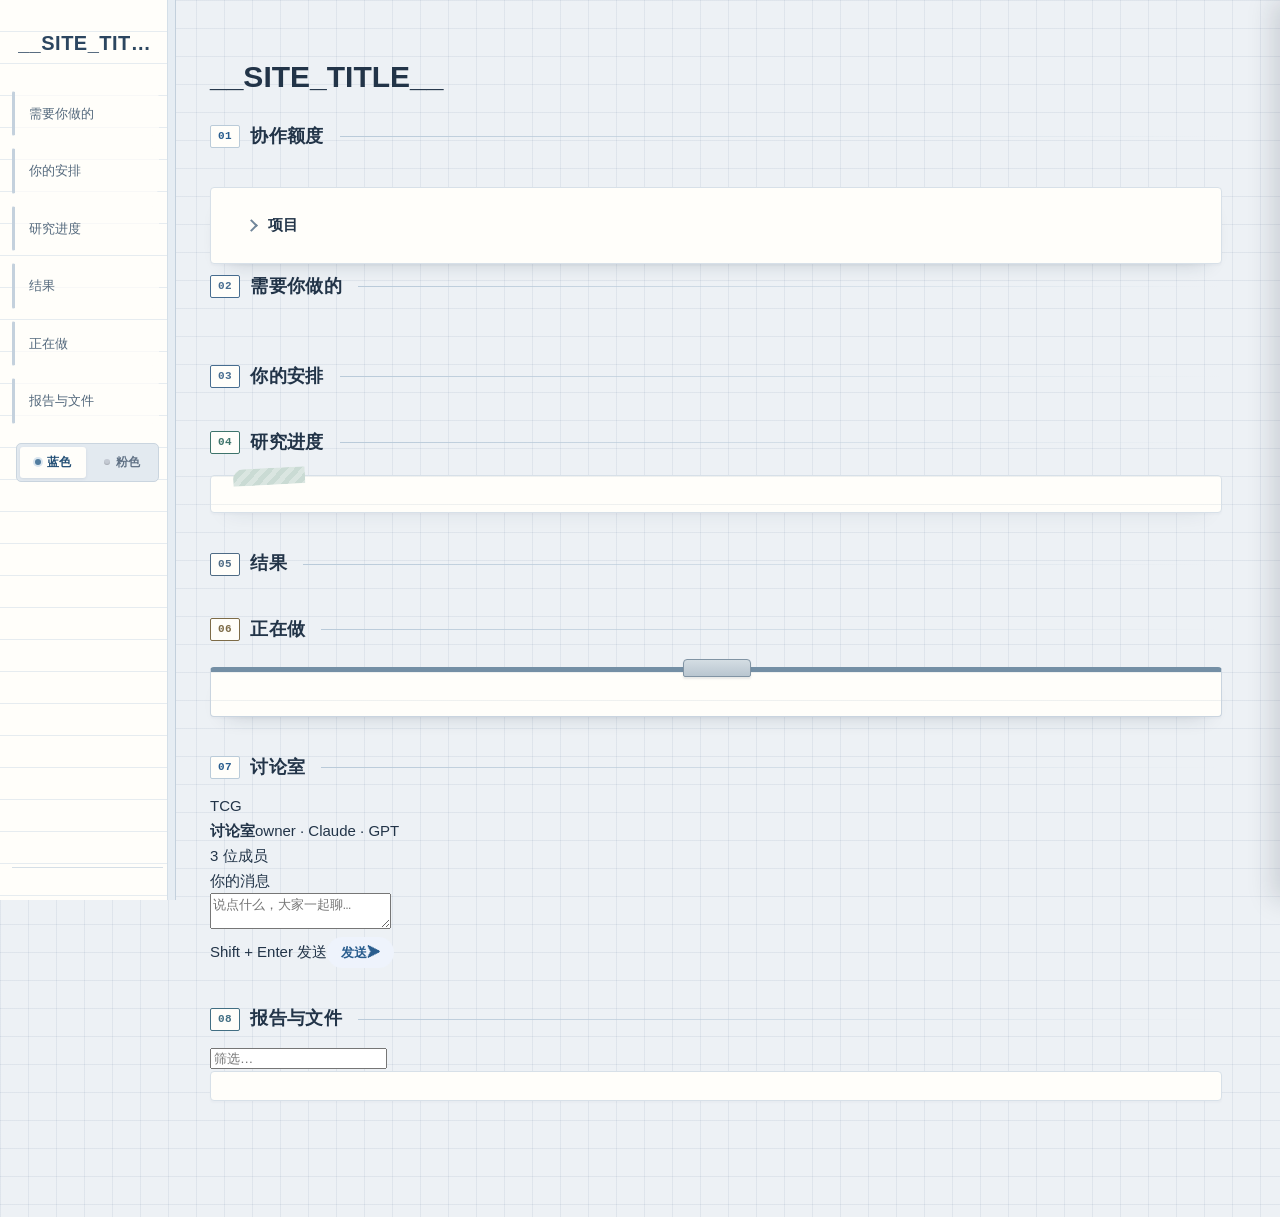
==== commit 596fd551: "Group report files and unify helper text with progress forecasts" ====
--- a/board/index.html
+++ b/board/index.html
@@ -1,1383 +1,1432 @@
-<!doctype html>
-<html lang="zh-CN">
-<head>
-<script id="theme-boot">document.documentElement.className = "theme-" + ((localStorage.getItem("boardTheme") || "default").replace("ztmy", "pink"));</script>
-<meta charset="utf-8">
-<meta name="viewport" content="width=device-width, initial-scale=1">
-<title>__SITE_TITLE__</title>
-<link rel="stylesheet" href="/discussion.css">
-<link rel="stylesheet" href="/room-features.css">
-<link rel="stylesheet" href="/identity.css">
-<link rel="stylesheet" href="/v02.css">
-<link rel="stylesheet" href="/eta-view.css">
-<style>
-:root{--bg:#f5f6f8;--card:#fff;--line:#e3e6eb;--ink:#1d232b;--muted:#69737f;--blue:#2459c4;--red:#c62f2f;--redbg:#fff5f5;--green:#23824a;--amber:#a86200;--side:176px}
-*{box-sizing:border-box}
-body{overflow-wrap:anywhere;margin:0;background:var(--bg);color:var(--ink);font:15px/1.65 -apple-system,"Segoe UI","Microsoft YaHei","PingFang SC",sans-serif}
-a{color:var(--blue)}
-nav{position:fixed;left:0;top:0;bottom:0;width:var(--side);padding:22px 12px;background:#fff;border-right:1px solid var(--line);display:flex;flex-direction:column;gap:6px;z-index:5}
-nav .brand{font-weight:700;font-size:15px;margin:0 8px 12px}
-nav a{display:block;padding:8px 12px;border-radius:9px;color:var(--ink);text-decoration:none;font-size:14px;border:1px solid transparent}
-nav a:hover{background:#f0f3f8}
-nav a.on{background:#eaf0fb;border-color:#c9d7f3;color:var(--blue);font-weight:600}
-nav .badge{float:right;background:var(--red);color:#fff;border-radius:10px;font-size:12px;padding:0 7px;line-height:20px}
-nav .stamp{margin-top:auto;font-size:12px;color:var(--muted);padding:0 8px}
-main{margin-left:var(--side);padding:26px 34px 80px;max-width:1080px}
-section{scroll-margin-top:16px;margin-bottom:30px}
-h2{font-size:19px;margin:0 0 12px}
-.card{background:var(--card);border:1px solid var(--line);border-radius:12px;padding:14px 18px}
-.muted{color:var(--muted)}
-.small{font-size:13px}
-
-#todo .card{border:2px solid var(--red);background:var(--redbg)}
-.todo-item{padding:10px 0;border-bottom:1px solid #f1d6d6}
-.todo-item:last-child{border-bottom:0}
-.todo-top{display:flex;justify-content:space-between;gap:12px;font-weight:650}
-.todo-when{color:var(--red);white-space:nowrap}
-
-details{background:var(--card);border:1px solid var(--line);border-radius:12px;margin:8px 0}
-details>summary{cursor:pointer;padding:11px 16px;font-weight:650;list-style-position:inside}
-details>.body{padding:2px 16px 12px}
-details details{border-radius:9px}
-
-.day h3{font-size:16px;margin:0 0 6px}
-.slot{display:grid;grid-template-columns:120px 1fr auto;gap:10px;padding:7px 0;border-top:1px solid #f0f1f4;align-items:baseline}
-.slot:first-of-type{border-top:0}
-.slot .t{color:var(--muted);font-variant-numeric:tabular-nums;font-size:14px}
-.slot.now{background:#fff8e6;border-radius:8px;margin:0 -8px;padding:7px 8px}
-.slot.now .t::after{content:" · 现在";color:var(--amber);font-weight:600}
-.kind{font-size:12px;border-radius:6px;padding:1px 8px;background:#eef1f5;color:#4b5563;white-space:nowrap}
-.k-考试{background:var(--red);color:#fff}.k-作业{background:#fff0d9;color:var(--amber)}.k-复习{background:#e7efff;color:var(--blue)}.k-休息{background:#e6f5ec;color:var(--green)}
-.slot.exam .w{font-weight:700;color:var(--red)}
-.later-day{margin:10px 0 4px;font-weight:650}
-
-.line{padding:9px 0;border-top:1px solid #f0f1f4}.line:first-child{border-top:0}
-.line b{display:block}
-.run{display:grid;grid-template-columns:1fr 160px 96px;gap:12px;align-items:center;padding:6px 0;font-size:14px}
-.bar{height:8px;background:#e9edf2;border-radius:5px;overflow:hidden}.bar i{display:block;height:100%;background:var(--blue)}
-.run.done .bar i{background:var(--green)}
-
-.mm{background:var(--card);border:1px solid var(--line);border-radius:12px;padding:18px 16px;overflow-x:auto;margin-bottom:12px}
-.mm-title{font-size:13px;color:var(--muted);margin:0 0 8px}
-.kids{display:flex;flex-direction:column;justify-content:center;position:relative;padding-left:26px;margin:0;list-style:none}
-.kids::before{content:"";position:absolute;left:0;top:50%;width:26px;border-top:2px solid #c9d2de}
-.kids>li{position:relative;display:flex;align-items:center;padding:5px 0 5px 22px}
-.kids>li::before{content:"";position:absolute;left:0;top:50%;width:22px;border-top:2px solid #c9d2de}
-.kids>li::after{content:"";position:absolute;left:0;top:0;bottom:0;border-left:2px solid #c9d2de}
-.kids>li:first-child::after{top:50%}.kids>li:last-child::after{bottom:50%}.kids>li:only-child::after{display:none}
-.root{display:flex;align-items:center}
-.nd{flex:none;width:178px;background:#fff;border:1.5px solid #d6dde7;border-left:5px solid var(--blue);border-radius:10px;padding:7px 10px;font-size:13px;line-height:1.45;cursor:pointer;transition:box-shadow .15s,transform .15s}
-.nd:hover{box-shadow:0 3px 10px rgba(30,50,90,.12);transform:translateY(-1px)}
-.nd.sel{box-shadow:0 0 0 3px #bcd0f5}
-.nd.lv0{width:150px;font-weight:700;font-size:14px;background:#f4f7fd}
-.nd.st-done{border-left-color:var(--green)}.nd.st-todo{border-left-color:#e0a030}.nd.st-doing{border-left-color:var(--blue)}
-.nd .st{display:block;font-size:11px;font-weight:600;margin-bottom:1px}
-.st-done .st{color:var(--green)}.st-doing .st{color:var(--blue)}.st-todo .st{color:var(--amber)}
-.nd .cnt{display:inline-block;margin-top:3px;font-size:11px;color:var(--muted);background:#f1f3f6;border-radius:6px;padding:0 6px}
-.legend{display:flex;gap:14px;font-size:12px;color:var(--muted);margin:0 0 10px}
-.legend i{display:inline-block;width:10px;height:10px;border-radius:3px;margin-right:4px;vertical-align:-1px}
-.nd{position:relative}
-.tog{position:absolute;right:-13px;top:50%;transform:translateY(-50%);width:24px;height:24px;border-radius:50%;background:#fff;border:1.5px solid #c9d2de;color:var(--blue);font-size:12px;font-weight:700;display:flex;align-items:center;justify-content:center;padding:0;z-index:2}
-.tog:hover{background:#eef3fc}
-.nd .cnt+.cnt{margin-left:4px}
-.tools{display:flex;gap:8px;align-items:center;margin:0 0 10px;flex-wrap:wrap}
-.tools .legend{margin:0 auto 0 0}
-.drawer-bg{position:fixed;inset:0;background:rgba(20,30,45,.25);z-index:20;display:none}
-.drawer{position:fixed;top:0;right:0;bottom:0;width:min(460px,100%);background:#fff;z-index:21;box-shadow:-8px 0 24px rgba(20,30,45,.15);padding:20px 22px;overflow-y:auto;transform:translateX(100%);transition:transform .2s}
-.drawer.on{transform:none}.drawer-bg.on{display:block}
-.drawer h3{margin:0 0 6px;font-size:17px;padding-right:56px}
-.drawer .x{position:absolute;right:16px;top:16px}
-.drawer h4{margin:16px 0 6px;font-size:14px;color:var(--muted)}
-.dtask{display:flex;gap:8px;align-items:baseline;padding:5px 0;border-top:1px solid #f0f1f4;font-size:14px}.dtask:first-of-type{border-top:0}
-#msg-body summary,#msg-body pre,.task .n,.slot .w,.todo-item{overflow-wrap:anywhere;word-break:break-word;min-width:0}
-#msg-body pre{max-width:100%;white-space:pre-wrap;font:14px/1.7 inherit;font-family:inherit;margin:4px 0 0;color:#333b45}
-.card,details{min-width:0;max-width:100%}
-#detail h3{margin:0 0 4px;font-size:16px}
-
-.node>summary .chip,.chip{font-size:12px;border-radius:6px;padding:1px 8px;margin-right:8px;font-weight:600;white-space:nowrap}
-.s-done{background:#e6f5ec;color:var(--green)}.s-doing{background:#e7efff;color:var(--blue)}.s-todo{background:#fff0d9;color:var(--amber)}
-.node-sum{font-weight:400;color:var(--muted);font-size:14px;margin:2px 0 6px}
-.leaf{padding:8px 12px;border-left:3px solid var(--line);margin:6px 0 6px 4px}
-.res>summary{font-weight:500;font-size:14px}
-.tw{overflow-x:auto}table{border-collapse:collapse;width:100%;font-size:13.5px;margin:6px 0;min-width:420px}
-th,td{border-bottom:1px solid var(--line);padding:6px 8px;text-align:left;vertical-align:top}
-th{color:var(--muted);font-weight:600}
-
-.group{margin-bottom:12px}
-.group h3{font-size:14px;color:var(--muted);margin:0 0 4px;font-weight:600}
-.task{display:flex;gap:10px;align-items:baseline;padding:6px 0;border-top:1px solid #f0f1f4}
-.task:first-of-type{border-top:0}
-.task .n{flex:1}.task .id{color:#a0a7b0;font-size:12px}
-.who{font-size:12px;color:var(--muted)}
-#task-body .task-group{margin:0 0 22px;min-width:0}
-#task-body .task-group:last-child{margin-bottom:0}
-#task-body .task-heading{display:flex;align-items:center;gap:8px;margin:0 0 7px;font-size:14px;color:var(--task-heading,var(--ink));font-weight:700}
-#task-body .task-heading::after{content:"";flex:1;height:1px;background:var(--task-line,var(--line));margin-left:4px}
-#task-body .task-count{font:600 11px/1.5 var(--sans);color:var(--muted);font-variant-numeric:tabular-nums}
-#tasks #task-body details.task{display:block;padding:0;margin:0;border:0;border-bottom:1px dashed var(--task-line,var(--line));border-radius:0;background:transparent;box-shadow:none;outline:0;min-width:0}
-#tasks #task-body .task-summary{display:grid;grid-template-columns:76px minmax(0,1fr) 12px;gap:12px;align-items:center;padding:11px 0;margin:0;list-style:none;cursor:pointer;font:inherit;min-width:0}
-#task-body .task-summary::-webkit-details-marker{display:none}
-#tasks #task-body .task-summary::before{display:none;content:none}
-#tasks #task-body .task-summary::after{content:"＋";position:static;float:none;margin:0;color:var(--muted);font-size:13px;line-height:1}
-#tasks #task-body .task[open]>.task-summary::after{content:"−"}
-#tasks #task-body .task-summary:focus-visible{outline:2px solid var(--blue);outline-offset:3px;border-radius:3px}
-#tasks #task-body .task-labels{display:flex;flex-direction:column;align-items:flex-start;gap:4px;min-width:0}
-#tasks #task-body .task .chip{border:0;border-radius:3px!important;transform:none;white-space:nowrap;font:600 11px/1.7 var(--sans);padding:1px 7px}
-#task-body .task-run{background:var(--task-run-bg);color:var(--task-run-ink)}
-#task-body .task-review{background:var(--task-review-bg);color:var(--task-review-ink)}
-#task-body .task-queue{background:var(--task-queue-bg);color:var(--task-queue-ink)}
-#task-body .task-blocked{background:var(--task-blocked-bg);color:var(--task-blocked-ink)}
-#tasks #task-body .task .n{display:block;min-width:0;overflow:hidden;text-overflow:ellipsis;white-space:nowrap;overflow-wrap:normal;word-break:normal;line-height:1.65}
-#task-body .task-owner{font-size:10px;line-height:1.5;color:var(--muted)}
-#tasks #task-body .task>.body{padding:0 24px 12px 88px;margin:0;color:var(--ink);font-size:13px;line-height:1.8;overflow-wrap:anywhere}
-#tasks #task-body .task-wait{background:transparent;box-shadow:none;outline:0;border:0;border-top:1px solid var(--task-line,var(--line));border-radius:0;padding:14px 0 0;margin:8px 0 0}
-#task-body .task-detail{margin:0 0 6px}
-#task-body .task-detail:last-child{margin-bottom:0}
-#task-body .task-detail-label{font-weight:600;color:var(--muted)}
-#tasks #task-body .task-static>.task-summary{cursor:default}
-#tasks #task-body .task-static>.task-summary::after{content:""}
-#task-body .task-wait>summary{font-size:12px;color:var(--muted);cursor:pointer}
-#task-body .task-wait>.body{padding-top:16px}
-@media(max-width:820px){
-  #tasks #task-body{padding-left:14px;padding-right:14px}
-  #tasks #task-body .task-summary{grid-template-columns:minmax(0,1fr) 12px;gap:6px 10px;padding:12px 0}
-  #tasks #task-body .task-labels{grid-column:1;grid-row:1;flex-direction:row;align-items:center;gap:8px}
-  #tasks #task-body .task-summary::after{grid-column:2;grid-row:1}
-  #tasks #task-body .task .n{grid-column:1/-1;grid-row:2;display:-webkit-box;-webkit-box-orient:vertical;-webkit-line-clamp:2;white-space:normal;overflow-wrap:anywhere;font-size:14px}
-  #tasks #task-body .task>.body{padding:0 0 12px}
-}
-
-.msg{border-top:1px solid #f0f1f4;padding:8px 0}.msg:first-child{border-top:0}
-.msg pre{white-space:pre-wrap;font:inherit;margin:4px 0 0;font-size:14px}
-button{font:inherit;font-size:13px;border:0;background:#eef3fc;color:var(--blue);border-radius:999px;padding:5px 14px;cursor:pointer;white-space:nowrap;font-weight:600}button:hover{background:#dfe8fa}
-.file{display:flex;justify-content:space-between;align-items:center;gap:12px;padding:9px 0;border-top:1px solid #f0f1f4}.file:first-child{border-top:0}
-.file-name{display:flex;align-items:center;gap:10px;min-width:0}.kind{flex-shrink:0;font-size:11px;font-weight:700;border-radius:5px;padding:1px 7px;background:#eef1f5;color:#5d6977}.k-html{background:#e6efff;color:#2459c4}.k-md{background:#eaf6ee;color:#1f7a4c}.k-dir{background:#fff3e0;color:#a35a00}.k-web{background:#f1e9ff;color:#6a3fb5}.k-pdf{background:#fdecec;color:#b33a3a}.file-acts{display:flex;gap:6px;flex-shrink:0}.file-acts .ghost{background:transparent;color:var(--muted);border:1px solid #e3e6eb}.file-acts a.btn{text-decoration:none;font-size:13px;background:#eef3fc;color:var(--blue);border-radius:999px;padding:5px 14px;font-weight:600}
-.file code{font-size:12px;color:var(--muted);word-break:break-all}
-@media(max-width:820px){nav{position:sticky;bottom:auto;width:auto;flex-direction:row;overflow-x:auto;padding:8px;border-right:0;border-bottom:1px solid var(--line)}nav .brand,nav .stamp{display:none}nav a{white-space:nowrap}main{margin-left:0;padding:16px}section{scroll-margin-top:64px}.slot{grid-template-columns:96px 1fr}.slot .kind{display:none}.run{grid-template-columns:1fr 90px 56px}}
-
-
-
-
-
-
-
-
-
-
-
-
-#files .card.fgrid{background:transparent;border:0;box-shadow:none;padding:0}
-.fgrid{display:grid;grid-template-columns:repeat(auto-fill,minmax(260px,1fr));gap:12px}
-.fcard{position:relative;display:flex;align-items:center;gap:12px;padding:12px 40px 12px 12px;background:var(--card);border:1px solid var(--line);border-radius:14px;cursor:pointer;transition:transform .15s,box-shadow .15s,border-color .15s;min-width:0}
-.fcard:hover,.fcard:focus-visible{transform:translateY(-2px);box-shadow:0 8px 20px rgba(16,24,40,.08);border-color:#cfd6e0;outline:none}
-.ftile{flex-shrink:0;width:42px;height:42px;border-radius:12px;display:grid;place-items:center;font-size:11px;font-weight:800;letter-spacing:.3px;background:#eef1f5;color:#4b5563}
-.k-html .ftile{background:#e6efff;color:#2459c4}.k-md .ftile{background:#eaf6ee;color:#1f7a4c}.k-dir .ftile{background:#fff3e0;color:#a35a00}
-.k-web .ftile{background:#f1e9ff;color:#6a3fb5}.k-pdf .ftile{background:#fdecec;color:#b33a3a}
-.ftext{min-width:0;display:grid;gap:2px}
-.fname{font-weight:650;font-size:14px;line-height:1.45;display:-webkit-box;-webkit-line-clamp:2;-webkit-box-orient:vertical;overflow:hidden}
-.fsub{font-size:12px;color:var(--muted);white-space:nowrap;overflow:hidden;text-overflow:ellipsis}
-.fsub.ok{color:var(--green)}.fsub.bad{color:var(--red)}
-.fcopy{position:absolute;top:8px;right:8px;width:28px;height:28px;padding:0;border-radius:8px;font-size:14px;line-height:28px;background:transparent!important;color:var(--muted)!important;border:1px solid transparent;opacity:0;transition:opacity .15s,background .15s;box-shadow:none!important;transform:none!important}
-.fcard:hover .fcopy,.fcard:focus-within .fcopy{opacity:1}
-.fcopy:hover{background:rgba(127,127,127,.12)!important;color:var(--ink)!important}
-@media (hover:none){.fcopy{opacity:1}}
-
-
-
-
-
-
-.rgroups{display:grid;gap:16px;padding:6px 2px 4px}
-.rghead{display:flex;align-items:center;gap:8px;margin:0 0 8px}
-.rgname{font-weight:700;font-size:14px}
-.rgcount{font-size:11px;font-weight:700;border-radius:999px;padding:0 8px;background:#eef1f5;color:#5d6977;line-height:20px}
-.rgrid{display:grid;grid-template-columns:repeat(auto-fill,minmax(210px,1fr));gap:8px}
-.rcard{border:1px solid var(--line);border-radius:10px;padding:9px 11px;background:var(--card);display:grid;gap:3px;min-width:0}
-.rcname{font-size:13px;font-weight:600;line-height:1.45;display:-webkit-box;-webkit-line-clamp:2;-webkit-box-orient:vertical;overflow:hidden}
-.rcmeta{font-size:11.5px;color:var(--muted);white-space:nowrap;overflow:hidden;text-overflow:ellipsis}
-
-
-
-
-
-
-
-.drawer{padding:22px 22px 30px;background:#f8f9fb}
-.drawer h3{display:flex;align-items:center;gap:10px;font-size:18px;line-height:1.4}
-.drawer h4{margin:22px 0 10px;font-size:12px;letter-spacing:1px;color:#667085;text-transform:uppercase}
-.dsummary{margin:10px 0 4px;padding:12px 14px;border-radius:10px;background:#fff;border:1px solid var(--line);border-left:4px solid var(--blue);font-size:15px;line-height:1.7}
-.dsummary.st-done{border-left-color:var(--green)}.dsummary.st-todo{border-left-color:#e0a030}
-.dtask{background:#fff;border:1px solid var(--line);border-radius:8px;padding:8px 10px;margin:6px 0}
-.rcardx{background:#fff;border:1px solid var(--line);border-radius:12px;padding:14px;margin:10px 0;display:grid;gap:10px}
-.rxhead{display:flex;gap:12px;align-items:flex-start}
-.rxstat{flex-shrink:0;min-width:64px;height:56px;border-radius:10px;display:grid;place-content:center;text-align:center;background:#eef1f5;color:#344054;line-height:1.1}
-.rxstat b{font-size:22px;font-variant-numeric:tabular-nums}.rxstat small{font-size:11px;color:inherit;opacity:.8}
-.rxstat.up{background:#e7f6ee;color:#1f7a4c}.rxstat.down{background:#fdecec;color:#b33a3a}
-.rxtitle{min-width:0;display:grid;gap:6px}
-.rxname{font-weight:700;font-size:15px;line-height:1.5}
-.rxmeta{display:flex;flex-wrap:wrap;gap:6px;align-items:center}
-.rxchip{font-size:11.5px;font-weight:600;border-radius:999px;padding:1px 9px;background:#eef3fc;color:#2459c4}
-.rxscope{font-size:12px;color:var(--muted);line-height:1.6}
-.rxtake{font-size:14px;line-height:1.7;padding:10px 12px;border-radius:8px;background:#f6f8fb;border-left:3px solid #98a2b3}
-.rcardx details{margin:0;border-radius:8px;box-shadow:none}
-.rcardx details>summary{font-size:13px;padding:8px 12px;color:#475467}
-.rcardx .tw{overflow-x:auto}.rcardx table{border-collapse:collapse;width:100%;font-size:13px;font-variant-numeric:tabular-nums}
-.rcardx th,.rcardx td{border-bottom:1px solid #eef0f3;padding:6px 8px;text-align:left}.rcardx th{color:#667085;font-weight:600;font-size:12px;background:#fafbfc}
-.rxnote{font-size:12.5px;color:var(--muted);line-height:1.7;margin-top:8px}
-.rxsub{font-size:12.5px;font-weight:700;margin-top:10px;color:#344054}
-.rxdetails{margin:6px 0 0;padding-left:18px;font-size:13px;line-height:1.7;display:grid;gap:4px}
-
-
-
-.nd.has-thumb{position:relative;padding-right:56px}
-.ndthumb{position:absolute;right:8px;top:50%;transform:translateY(-50%);width:42px;height:42px;object-fit:cover;border-radius:8px;border:1px solid var(--line)}
-.dhero{margin:12px 0 4px}.dhero img{display:block;width:100%;height:auto;max-height:420px;aspect-ratio:auto;object-fit:contain;border-radius:10px;border:1px solid var(--line);cursor:zoom-in}
-.dhero figcaption{font-size:12px;color:var(--muted);margin-top:4px}
-.rximgs{display:grid;grid-template-columns:repeat(3,minmax(0,1fr));gap:6px}
-.rximgs figure{margin:0;display:grid;gap:3px;min-width:0}
-.rximgs img{width:100%;aspect-ratio:16/9;object-fit:contain;background:#fff;border-radius:8px;border:1px solid var(--line);cursor:zoom-in}
-.rximgs figcaption{font-size:11px;color:var(--muted);white-space:nowrap;overflow:hidden;text-overflow:ellipsis}
-
-
-.rxhead2{display:flex;align-items:center;gap:10px}
-.rxverdict{flex-shrink:0;font-size:12px;font-weight:700;border-radius:999px;padding:2px 10px}
-.v-good{background:#e7f6ee;color:#1f7a4c}.v-mixed{background:#fff4e5;color:#b54708}.v-bad{background:#fdecec;color:#b33a3a}.v-info{background:#eef3fc;color:#2459c4}
-.rcardx .rxname{font-weight:700;font-size:15px}
-
-
-.slot.now .t::after{content:none!important}
-#runs details.rgroup{margin:0;padding:10px 4px;border:0;border-radius:0;outline:0;background:transparent;box-shadow:none;border-bottom:1px dashed var(--line)}
-#runs details.rgroup>summary.rghead{cursor:pointer;margin:0;list-style:none}
-#runs details.rgroup>summary.rghead::-webkit-details-marker{display:none}
-#runs details.rgroup>summary.rghead::after{content:"展开";margin-left:auto;font-size:12px;color:var(--muted)}
-#runs details.rgroup[open]>summary.rghead::after{content:"收起"}
-#runs details.rgroup[open]>.rgrid{margin-top:10px}
-.nd .ndthumb{display:none!important}.nd.has-thumb{padding-right:14px}
-.hero,nav .ni,nav .brand .logo,nav .brand b,.theme-only{display:none}
-nav .brand small{font-size:15px;font-weight:700;color:var(--ink)}
-html.theme-pink .hero,html.theme-ztmy .hero{display:block}
-html.theme-pink nav .ni,html.theme-ztmy nav .ni{display:inline-block}
-html.theme-pink nav .brand .logo,html.theme-ztmy nav .brand .logo{display:grid}
-html.theme-pink nav .brand small,html.theme-ztmy nav .brand small{font-size:11px;font-weight:400;color:var(--muted)}
-html.theme-pink nav .brand b.t-pink,html.theme-ztmy nav .brand b.t-ztmy{display:block}
-.theme-switch{display:flex;gap:4px;margin:8px 4px 6px;padding:3px;border-radius:999px;background:rgba(127,127,127,.12)}
-.theme-switch button{flex:1;padding:4px 0;font-size:12px;border-radius:999px;background:transparent;color:var(--muted);border:0;box-shadow:none;transform:none}
-.theme-switch button.on{background:var(--card);color:var(--blue);font-weight:700;box-shadow:0 1px 4px rgba(0,0,0,.15)}
-html.theme-ztmy .theme-switch button{border:0}
-html.theme-ztmy .theme-switch button.on{background:#ff5a6e;color:#0c0b14}
-
-@media(max-width:820px){
-#nav{position:fixed;top:auto;bottom:0;left:0;right:0;width:auto;height:auto;flex-direction:row;justify-content:space-around;align-items:stretch;gap:2px;
-  padding:6px 6px calc(6px + env(safe-area-inset-bottom));overflow:visible;border:0;z-index:20;transform:none;filter:none;backdrop-filter:none;-webkit-backdrop-filter:none}
-#nav .brand{display:flex;position:fixed;top:0;left:0;right:0;height:54px;margin:0;padding:0 132px 0 14px;align-items:center;gap:10px;z-index:20}
-#nav .brand small{display:none}
-#nav .stamp{display:none}
-#nav a{flex:1 1 0;min-width:0;display:flex;flex-direction:column;align-items:center;justify-content:center;gap:3px;margin:0;padding:6px 0 5px;
-  font-size:0;line-height:1;white-space:nowrap;border-radius:12px;position:relative;transform:none}
-#nav a[href="#msgs"]{display:none}
-#nav a .ni{display:block;font-size:19px;line-height:1;font-style:normal}
-#nav a::after{display:block;grid-column:auto;font:600 11px/1.2 system-ui,"Microsoft YaHei",sans-serif;letter-spacing:0}
-#nav a[href="#todo"]::after{content:"待办"}#nav a[href="#plan"]::after{content:"安排"}#nav a[href="#progress"]::after{content:"进度"}
-#nav a[href="#tree"]::after{content:"结果"}#nav a[href="#tasks"]::after{content:"在做"}#nav a[href="#files"]::after{content:"文件"}
-#nav a .badge{position:absolute;top:1px;left:calc(50% + 5px);right:auto;transform:none;min-width:16px;height:16px;padding:0 4px;font-size:10px;line-height:16px;margin:0}
-#nav .theme-switch{position:fixed;top:10px;right:10px;z-index:21;margin:0;flex:none}
-#nav .theme-switch::before{display:none}
-#nav .theme-switch button{flex:none;padding:5px 12px;font-size:12.5px;white-space:nowrap}
-main{margin-left:0;padding:68px 12px calc(86px + env(safe-area-inset-bottom))}
-section{scroll-margin-top:66px}
-h2{font-size:18px}
-.dock-tab,.dock-tab:hover,.dock-tab:active{top:auto!important;bottom:calc(80px + env(safe-area-inset-bottom))!important;right:12px!important;transform:none!important;writing-mode:horizontal-tb;border-radius:999px;padding:10px 16px;z-index:21;transition:box-shadow .15s}
-#msgs.dock{z-index:30}
-}
-html.theme-default body{background:#f6f7f9}
-html.theme-default .card,html.theme-default details{background:#fff;border:1px solid #e7e9ee;border-radius:14px;box-shadow:0 1px 2px rgba(16,24,40,.04)}
-html.theme-default h2{display:flex;align-items:center;gap:10px;font-size:18px;letter-spacing:.2px}
-html.theme-default h2::before{content:"";width:4px;height:16px;border-radius:2px;background:var(--blue)}
-html.theme-default nav{background:#fbfbfc}
-html.theme-default nav .ni{display:none}
-html.theme-default nav a{border-radius:10px;transition:background .15s}
-html.theme-default #todo .card{border:1px solid #f0d9d9;border-left:4px solid var(--red);background:#fff;padding:6px 8px}
-html.theme-default #todo .card::before{display:none}
-html.theme-default .todo-item{position:relative;border-bottom:1px solid #f0f2f5;padding:14px 12px 14px 32px;border-radius:10px;transition:background .15s}
-html.theme-default .todo-item:last-child{border-bottom:0}
-html.theme-default .todo-item:hover{background:#f9fafb}
-html.theme-default .todo-item::before{content:"";position:absolute;left:12px;top:21px;width:8px;height:8px;border-radius:50%;background:#c4cad3}
-html.theme-default .todo-item.w-urgent::before{background:#e5484d;box-shadow:0 0 0 3px rgba(229,72,77,.15)}
-html.theme-default .todo-item.w-soon::before{background:#f5a524;box-shadow:0 0 0 3px rgba(245,165,36,.15)}
-html.theme-default .todo-top{align-items:flex-start}
-html.theme-default .todo-what{font-weight:650;font-size:15px;line-height:1.5}
-html.theme-default .todo-item .muted.small{margin-top:2px}
-html.theme-default .todo-how{display:inline-block;margin-top:6px;padding:2px 8px;border-radius:6px;background:#f4f5f7;color:#5d6977;font:12px/1.6 ui-monospace,SFMono-Regular,Consolas,"Cascadia Mono",monospace}
-html.theme-default .todo-when{font-size:12px;font-weight:600;border-radius:999px;padding:2px 10px;background:#f2f4f7;color:#475467;border:1px solid #e4e7ec}
-html.theme-default .todo-when.w-urgent{background:#fef3f2;color:#b42318;border-color:#fecdca}
-html.theme-default .todo-when.w-soon{background:#fffaeb;color:#b54708;border-color:#fedf89}
-html.theme-default .day h3{font-size:15px;color:#101828}
-html.theme-default .slot{grid-template-columns:96px 1fr auto;border-top:1px solid #f0f2f5;padding:10px 6px;border-radius:8px}
-html.theme-default .slot:hover{background:#f9fafb}
-html.theme-default .slot .muted,html.theme-default .slot>span:first-child{font-variant-numeric:tabular-nums;color:#667085}
-html.theme-default .slot.now{background:#fffaeb;box-shadow:inset 3px 0 0 #f5a524}
-html.theme-default .kind{border-radius:6px;background:#f2f4f7;color:#475467;border:1px solid #e4e7ec;font-weight:600}
-html.theme-default details>summary{list-style:none;display:flex;align-items:center;gap:8px;border-radius:14px;transition:background .15s}
-html.theme-default details>summary::-webkit-details-marker{display:none}
-html.theme-default details>summary::before{content:"";width:7px;height:7px;border-right:2px solid #98a2b3;border-bottom:2px solid #98a2b3;transform:rotate(-45deg);transition:transform .15s;margin:0 4px 0 2px}
-html.theme-default details[open]>summary::before{transform:rotate(45deg)}
-html.theme-default details>summary:hover{background:#f9fafb}
-html.theme-default .bar{height:8px;border-radius:999px}
-html.theme-default .bar i{border-radius:999px}
-html.theme-default .nd{border-radius:12px;box-shadow:0 1px 3px rgba(16,24,40,.05);transition:transform .15s,box-shadow .15s}
-html.theme-default .nd:hover{transform:translateY(-1px);box-shadow:0 4px 12px rgba(16,24,40,.08)}
-html.theme-default body{background:
-  linear-gradient(rgba(16,24,40,.025) 1px,transparent 1px) 0 0/24px 24px,
-  linear-gradient(90deg,rgba(16,24,40,.025) 1px,transparent 1px) 0 0/24px 24px,#f6f7f9}
-html.theme-default main{counter-reset:sec}
-html.theme-default h2::before{counter-increment:sec;content:counter(sec,decimal-leading-zero);width:auto;height:auto;background:transparent;
-  font:600 11px/1 ui-monospace,SFMono-Regular,Consolas,"Cascadia Mono",monospace;color:#667085;border:1px solid #d0d5dd;border-radius:4px;padding:4px 6px;letter-spacing:.5px}
-html.theme-default .card{position:relative;border-radius:10px}
-html.theme-default .card::before,html.theme-default .card::after{content:"";position:absolute;width:10px;height:10px;pointer-events:none;border-color:#98a2b3;border-style:solid;opacity:.55}
-html.theme-default .card::before{top:-1px;left:-1px;border-width:2px 0 0 2px;border-top-left-radius:10px}
-html.theme-default .card::after{bottom:-1px;right:-1px;border-width:0 2px 2px 0;border-bottom-right-radius:10px}
-html.theme-default #files .card.fgrid::before,html.theme-default #files .card.fgrid::after{display:none}
-html.theme-default details{border-radius:10px}
-html.theme-default .todo-when,html.theme-default .kind{font-family:ui-monospace,SFMono-Regular,Consolas,"Cascadia Mono",monospace;border-radius:4px;letter-spacing:.3px}
-html.theme-default .slot>span:first-child,html.theme-default .slot .muted:first-child{font-family:ui-monospace,SFMono-Regular,Consolas,monospace;font-size:13px}
-html.theme-default nav a.on{box-shadow:inset 3px 0 0 var(--blue);border-radius:6px 10px 10px 6px}
-html.theme-default nav .stamp{font-family:ui-monospace,SFMono-Regular,Consolas,monospace;font-size:11px;letter-spacing:.3px}
-html.theme-default .todo-item::before{box-shadow:inset 0 -1px 1px rgba(0,0,0,.15)}
-html.theme-default .fcard{border-radius:10px}
-html.theme-default .ftile{border-radius:8px;font-family:ui-monospace,SFMono-Regular,Consolas,monospace}
-html.theme-default .rgname{font-family:inherit}
-html.theme-default .rgcount{font-family:ui-monospace,SFMono-Regular,Consolas,monospace;border-radius:4px}
-html.theme-default .rcard{box-shadow:inset 3px 0 0 #d0d5dd;border-radius:8px}
-html.theme-default .rcmeta{font-family:ui-monospace,SFMono-Regular,Consolas,monospace;font-size:11px}
-html.theme-default #plan{--sec:#2459c4}
-html.theme-default #progress{--sec:#1f7a4c}
-html.theme-default #tree{--sec:#6a3fb5}
-html.theme-default #tasks{--sec:#c47812}
-html.theme-default #files{--sec:#0e7490}
-html.theme-default #todo{--sec:var(--red)}
-html.theme-default #plan .card,html.theme-default #plan details,html.theme-default #progress .card,html.theme-default #progress details,html.theme-default #tasks .card,html.theme-default #tasks details{border-left:4px solid var(--sec)}
-html.theme-default #plan .card::before,html.theme-default #progress .card::before,html.theme-default #tasks .card::before{display:none}
-html.theme-default #todo h2::before,html.theme-default #plan h2::before,html.theme-default #progress h2::before,html.theme-default #tree h2::before,html.theme-default #tasks h2::before,html.theme-default #files h2::before{border-color:var(--sec);color:var(--sec)}
-html.theme-default #files .fcard{box-shadow:inset 3px 0 0 var(--sec)}
-html.theme-default #files .fcard:hover,html.theme-default #files .fcard:focus-visible{box-shadow:inset 3px 0 0 var(--sec),0 8px 20px rgba(16,24,40,.08)}
-html.theme-default #progress .bar i{background:var(--sec)}
-html.theme-default .theme-switch{position:relative;margin:10px 4px 8px;padding:3px;gap:3px;border-radius:9px;background:#eef0f3;border:1px solid #d9dde3;box-shadow:inset 0 1px 2px rgba(16,24,40,.06)}
-html.theme-default .theme-switch::before{content:"THEME";position:absolute;top:-17px;left:2px;font:600 9.5px/1 ui-monospace,SFMono-Regular,Consolas,monospace;letter-spacing:1.2px;color:#98a2b3}
-html.theme-default .theme-switch button{display:flex;align-items:center;justify-content:center;gap:6px;padding:6px 0;border-radius:6px;font-size:12.5px;font-weight:600;color:#667085;transition:background .15s,color .15s,box-shadow .15s}
-html.theme-default .theme-switch button::before{content:"";width:6px;height:6px;border-radius:50%;background:#c4cad3;box-shadow:inset 0 -1px 1px rgba(0,0,0,.15);transition:background .15s,box-shadow .15s}
-html.theme-default .theme-switch button:hover{color:#344054;background:rgba(255,255,255,.55);transform:none}
-html.theme-default .theme-switch button.on{background:#fff;color:#101828;box-shadow:0 1px 2px rgba(16,24,40,.12),0 0 0 1px #e4e7ec}
-html.theme-default .theme-switch button.on::before{background:#2fb36b;box-shadow:0 0 0 2px rgba(47,179,107,.18),0 0 6px rgba(47,179,107,.6)}
-html.theme-default .drawer h4{font-family:ui-monospace,SFMono-Regular,Consolas,monospace}
-html.theme-default .rxstat{font-family:ui-monospace,SFMono-Regular,Consolas,monospace;border-radius:8px}
-html.theme-default .rxchip{border-radius:4px;font-family:ui-monospace,SFMono-Regular,Consolas,monospace}
-html.theme-default .rxtake{font-size:14.5px;line-height:1.75;background:transparent;border-left:0;padding:0;color:#1d2939}
-html.theme-default .rxverdict{border-radius:4px;font-family:ui-monospace,SFMono-Regular,Consolas,monospace}
-@media(max-width:820px){html.theme-default #nav{background:rgba(255,255,255,.97);box-shadow:0 -1px 0 #e4e7ec,0 -6px 18px rgba(16,24,40,.06)}
-html.theme-default #nav .brand{background:rgba(251,251,252,.97);box-shadow:0 1px 0 #e4e7ec}
-html.theme-default #nav .brand small{display:block;font:700 16px/1.2 var(--sans,system-ui);color:#101828}
-html.theme-default #nav a{color:#667085;background:transparent;border:0;box-shadow:none}
-html.theme-default #nav a .ni{color:#98a2b3}
-html.theme-default #nav a.on{color:#2459c4;background:#eef3fd;box-shadow:inset 0 0 0 1px #d6e2fb}
-html.theme-default #nav a.on .ni{color:#2459c4}
-html.theme-default #nav a.on::before{content:"";position:absolute;top:0;left:30%;right:30%;height:2px;border-radius:2px;background:#2459c4}
-html.theme-default .dock-tab{border-radius:999px!important}}
-html.theme-default #files{--file-paper:#fffefa;--file-paper-blue:#f5f9fe;--file-paper-mint:#f4faf7;--file-paper-cream:#fffbed;
-  --file-rule:rgba(73,104,138,.07);--file-edge:#e3e8ee;--file-tape:#cfdfec;--file-tape-alt:#d8e7df;
-  --file-shadow:rgba(35,58,82,.14)}
-html.theme-default #files .card.fgrid{background:transparent;border:0;outline:0;box-shadow:none;padding:14px 2px 6px;gap:22px 20px;grid-template-columns:repeat(auto-fill,minmax(min(100%,240px),1fr))}
-html.theme-default #files .fcard{position:relative;display:block;min-width:0;min-height:100px;padding:22px 40px 18px 24px;border:1px solid var(--file-edge);border-radius:3px;
-  background:linear-gradient(var(--file-rule) 1px,transparent 1px) 0 0/100% 25px,var(--file-paper);
-  box-shadow:0 1px 1px rgba(16,24,40,.03),0 10px 16px -12px var(--file-shadow);transform:none;overflow:visible}
-html.theme-default #files .fcard:nth-child(4n+2){background:repeating-linear-gradient(var(--file-paper-blue) 0 24px,var(--file-edge) 24px 25px)}
-html.theme-default #files .fcard:nth-child(4n+3){background:var(--file-paper-cream)}
-html.theme-default #files .fcard:nth-child(4n+4){background:linear-gradient(90deg,var(--file-rule) 1px,transparent 1px) 0 0/24px 24px,linear-gradient(var(--file-rule) 1px,transparent 1px) 0 0/24px 24px,var(--file-paper-mint)}
-html.theme-default #files .fcard::before{content:"";position:absolute;left:18px;top:-7px;width:46px;height:14px;border:1px solid rgba(255,255,255,.7);border-radius:1px;transform:rotate(-7deg);background:repeating-linear-gradient(135deg,rgba(255,255,255,.3) 0 5px,transparent 5px 10px),var(--file-tape);pointer-events:none}
-html.theme-default #files .fcard:nth-child(even)::before{background:repeating-linear-gradient(135deg,rgba(255,255,255,.3) 0 5px,transparent 5px 10px),var(--file-tape-alt);transform:rotate(5deg)}
-html.theme-default #files .fcard:hover,html.theme-default #files .fcard:focus-visible{transform:translateY(-2px);border-color:var(--sec);box-shadow:0 12px 20px -10px var(--file-shadow)}
-html.theme-default #files .fcard:focus-visible{outline:2px solid var(--sec);outline-offset:3px}
-html.theme-default #files .ftile{display:none}
-html.theme-default #files .ftext{display:grid;gap:6px;min-width:0}
-html.theme-default #files .fname{display:block;font:650 14px/1.6 var(--sans,system-ui,sans-serif);color:var(--ink);-webkit-line-clamp:unset;overflow:visible;overflow-wrap:anywhere}
-html.theme-default #files .fsub{font:11.5px/1.6 var(--sans,system-ui,sans-serif);color:var(--muted)}
-html.theme-default #files .fcopy{top:10px;right:8px;color:var(--muted)!important}
-@media(max-width:560px){html.theme-default #files .card.fgrid{gap:20px;padding:12px 0 4px}
-html.theme-default #files .fcard{padding:22px 44px 18px 20px;min-height:96px}
-html.theme-default #files .fcopy{opacity:1;width:32px;height:32px;line-height:32px}}
-html.theme-default{--sans:-apple-system,"Segoe UI","Microsoft YaHei","PingFang SC",sans-serif;
-  --bg:#edf1f5;--card:#fffefa;--ink:#223448;--muted:#617286;--line:#d7e0e8;
-  --blue:#295d8e;--red:#ad493c;--redbg:#fff5ee;--green:#397263;--amber:#916622;
-  --paper:#fffefa;--paper-blue:#e9f1f8;--paper-sand:#f7f0df;--paper-mist:#edf3f1;
-  --rule:rgba(73,106,139,.09);--tape:#bfd1df;--tape-alt:#d8d2bc;
-  --tape-stripe:repeating-linear-gradient(135deg,rgba(255,255,255,.3) 0 5px,transparent 5px 10px);
-  --paper-shadow:0 2px 2px rgba(29,50,73,.025),0 12px 22px -17px rgba(29,50,73,.32)}
-html.theme-default body{background:linear-gradient(var(--rule) 1px,transparent 1px) 0 0/28px 28px,
-  linear-gradient(90deg,var(--rule) 1px,transparent 1px) 0 0/28px 28px,var(--bg);font-family:var(--sans)}
-html.theme-default main{padding-top:32px}
-html.theme-default section{margin-bottom:36px}
-html.theme-default h2{gap:10px;color:var(--ink);font-size:18px;letter-spacing:.02em}
-html.theme-default h2::before{color:var(--sec,var(--blue));border-color:#bacbd9;background:var(--paper);border-radius:2px;padding:5px 7px}
-html.theme-default h2::after{content:"";height:1px;flex:1;background:linear-gradient(90deg,#b9cad9,transparent);margin-left:6px}
-html.theme-default #todo{--sec:#476d90}
-html.theme-default #plan{--sec:#476d90}
-html.theme-default #progress{--sec:#3e746b}
-html.theme-default #tree{--sec:#4e6b85}
-html.theme-default #tasks{--sec:#7d6b47}
-html.theme-default #files{--sec:#416e83}
-html.theme-default .card,html.theme-default details{border:1px solid var(--line);border-radius:4px;background:var(--paper);box-shadow:var(--paper-shadow)}
-html.theme-default .card::before,html.theme-default .card::after{display:none}
-html.theme-default details>summary{border-radius:3px;color:var(--ink)}
-html.theme-default details>summary:hover{background:#edf2f5}
-html.theme-default details>summary::before{border-color:#71869a;flex-shrink:0}
-html.theme-default button:focus-visible,html.theme-default a:focus-visible,html.theme-default summary:focus-visible{outline:2px solid var(--blue);outline-offset:4px}
-html.theme-default nav{background:repeating-linear-gradient(var(--paper) 0 31px,#e6ecf0 31px 32px);
-  border-right:1px solid #c3d0dc;box-shadow:inset -7px 0 #e6edf3,inset -8px 0 #d4dfe8;padding-top:28px}
-html.theme-default nav .brand{display:grid;grid-template-columns:42px minmax(0,1fr);align-items:center;gap:10px;margin:0 6px 24px}
-html.theme-default nav .brand .logo{display:block;width:40px;height:40px;border:0;border-radius:50%;color:transparent;
-  background:url(/art/avatar-claude.svg) 50% 40%/125% auto no-repeat,#fffaf4;cursor:zoom-in;
-  box-shadow:0 0 0 2px var(--paper),0 0 0 3px #bdcdd9,0 3px 8px #233f5b12}
-html.theme-default nav .brand small{font:700 14px/1.55 var(--sans);color:#2c4660;overflow-wrap:anywhere;letter-spacing:.02em}
-html.theme-default nav a{position:relative;margin:3px 4px 3px 0;padding:11px 10px 11px 14px;border-radius:2px 7px 7px 2px;
-  border:1px solid transparent;border-left:3px solid #c4d1dd;font-size:13px;color:#53687c;background:rgba(255,254,250,.7)}
-html.theme-default nav a:hover{background:#e8eff5;border-color:#d0dde7;border-left-color:#6b8caa}
-html.theme-default nav a.on{color:#234f75;border-color:#b9ccdc;border-left:3px solid #416d94;background:#e5eef5;
-  box-shadow:0 4px 8px -6px #3b5d7a;border-radius:2px 7px 7px 2px}
-html.theme-default nav a.on::before{content:"";position:absolute;right:10px;top:-5px;width:30px;height:10px;
-  background:var(--tape-stripe),var(--tape);transform:rotate(7deg);pointer-events:none}
-html.theme-default nav .badge{background:#6c859c;border-radius:3px;font:600 10px/18px var(--sans);padding:0 5px}
-html.theme-default nav .stamp{font:11px/1.8 var(--sans);color:var(--muted);border-top:1px solid #d5dfe7;padding-top:10px}
-html.theme-default .theme-switch{background:#e3eaf0;border-color:#cad5df;border-radius:5px;box-shadow:none;padding:3px;gap:3px}
-html.theme-default .theme-switch::before{content:"";display:none}
-html.theme-default .theme-switch button{border-radius:3px;color:#617286;font:600 12px/1.6 var(--sans);padding:6px 0}
-html.theme-default .theme-switch button.on{color:#234f75;background:var(--paper);box-shadow:0 1px 3px #233f5b1a}
-html.theme-default .theme-switch button.on::before{background:#527d9f;box-shadow:0 0 0 2px #dae5ee}
-html.theme-default #todo .card{display:grid;grid-template-columns:repeat(auto-fit,minmax(min(100%,240px),1fr));gap:24px 20px;
-  background:transparent;border:0;box-shadow:none;padding:12px 0 0}
-html.theme-default .todo-item,html.theme-default .todo-item:last-child{position:relative;min-width:0;margin:0;padding:25px 20px 20px;border:1px solid #d0dce6;
-  border-radius:2px 2px 12px 2px;background:var(--paper-blue);box-shadow:var(--paper-shadow);transition:transform .15s,box-shadow .15s}
-html.theme-default .todo-item:nth-child(3n+2){background:var(--paper-sand);border-color:#e0d8c4}
-html.theme-default .todo-item:nth-child(3n+3){background:var(--paper-mist);border-color:#d2ded9}
-html.theme-default .todo-item:hover{background:var(--paper-blue);transform:translateY(-2px)}
-html.theme-default .todo-item:nth-child(3n+2):hover{background:var(--paper-sand)}
-html.theme-default .todo-item:nth-child(3n+3):hover{background:var(--paper-mist)}
-html.theme-default .todo-item::before,html.theme-default .todo-item.w-urgent::before,html.theme-default .todo-item.w-soon::before{left:22px;top:-8px;width:66px;height:17px;border-radius:1px;
-  background:var(--tape-stripe),var(--tape);transform:rotate(-4deg);box-shadow:none}
-html.theme-default .todo-item:nth-child(even)::before{left:auto;right:24px;transform:rotate(4deg);background:var(--tape-stripe),var(--tape-alt)}
-html.theme-default .todo-item::after{content:"";position:absolute;right:0;bottom:0;width:13px;height:13px;border-radius:2px 0 11px 0;background:rgba(105,134,156,.14);pointer-events:none}
-html.theme-default .todo-top{flex-direction:column;gap:10px;align-items:flex-start}
-html.theme-default .todo-what{font:650 15px/1.65 var(--sans);color:var(--ink)}
-html.theme-default .todo-when{order:-1;align-self:flex-start;font:650 11px/1.65 var(--sans);padding:2px 8px;letter-spacing:.02em;
-  border-radius:3px;background:#ffffff9c;border-color:#bfcedb;color:#476780;white-space:normal}
-html.theme-default .todo-when.w-urgent{color:#943f31;border-color:#dbb29f;background:#fff4e9}
-html.theme-default .todo-when.w-soon{color:#775c26;border-color:#d8c797;background:#fff9e8}
-html.theme-default .todo-how{font:12px/1.65 var(--sans);margin-top:10px;background:#ffffff8c;color:#53687b;padding:3px 8px;border-radius:3px;max-width:100%;overflow-wrap:anywhere}
-html.theme-default .todo-item .muted.small{margin-top:6px;font-size:12px;line-height:1.7;color:#596d7e}
-html.theme-default #plan .card.day{position:relative;border-left:1px solid var(--line);padding:20px 22px 20px 48px;
-  background:linear-gradient(90deg,transparent 31px,#c9d8e4 31px,#c9d8e4 32px,transparent 32px),
-    repeating-linear-gradient(var(--paper) 0 31px,#e4ebf0 31px 32px)}
-html.theme-default #plan .card.day::before{display:block;content:"";position:absolute;left:9px;top:18px;bottom:18px;width:12px;height:auto;border:0;opacity:1;
-  background:radial-gradient(circle,#d0dbe4 3px,transparent 3.6px) center top/12px 32px repeat-y;pointer-events:none}
-html.theme-default #plan .card.day h3{display:inline-block;background:#dce8f1;padding:3px 12px;margin:0 0 12px;border-radius:2px;color:#304e68;font-size:14px}
-html.theme-default #plan .slot{border-color:transparent;padding:9px 2px;border-radius:2px;line-height:1.65}
-html.theme-default #plan .slot:hover{background:#e7eff57a}
-html.theme-default #plan .slot.now{background:#f2e8ca;box-shadow:inset 3px 0 0 #9b8350}
-html.theme-default .slot .t{color:#5d7386}
-html.theme-default .kind{font:600 11px/1.6 var(--sans);border-radius:3px;letter-spacing:0;background:#f2f5f6;border-color:#d0dbe3}
-html.theme-default #progress #lines{position:relative;margin-top:18px;padding:22px 20px 14px;border-left:1px solid var(--line);
-  background:linear-gradient(var(--rule) 1px,transparent 1px) 0 0/100% 28px,var(--paper)}
-html.theme-default #progress #lines::before{display:block;content:"";position:absolute;top:-8px;left:22px;width:72px;height:17px;border:0;opacity:1;
-  background:var(--tape-stripe),#cadbd4;transform:rotate(-3deg);pointer-events:none}
-html.theme-default .line{border-color:#dce5e9;padding:11px 0}
-html.theme-default .line b{font-weight:650}
-html.theme-default .bar{height:6px;background:#dde7ec}
-html.theme-default .bar i{background:#527c9b}
-html.theme-default #progress .bar i{background:#4a7e73}
-html.theme-default #runs details{border-left:1px solid var(--line);margin-top:12px}
-html.theme-default .rgname{font-size:14px;color:#35546d}
-html.theme-default .rgcount{background:#e6eef3;color:#587185;border-radius:3px}
-html.theme-default .rcard{border:1px solid #dce4eb;border-left:3px solid #96b0c5;background:#fbfcfc;border-radius:3px;box-shadow:none}
-html.theme-default .rcmeta{font:11px/1.7 var(--sans)}
-html.theme-default #tasks #task-body{position:relative;margin-top:22px;padding:28px 20px 16px;border:1px solid #c9d4df;border-top:5px solid #748fa5;
-  background:linear-gradient(var(--rule) 1px,transparent 1px) 0 0/100% 28px,var(--paper)}
-html.theme-default #tasks #task-body::before{display:block;content:"";position:absolute;top:-13px;left:calc(50% - 33px);width:66px;height:16px;
-  border:1px solid #8194a4;border-radius:4px 4px 2px 2px;opacity:1;background:linear-gradient(#d4dde3,#b9c6d0);box-shadow:0 2px 2px #1d32491a;pointer-events:none}
-html.theme-default .task{border-color:#dce5e9}
-html.theme-default .task .n{font-size:14px;line-height:1.65}
-html.theme-default #tasks{--task-heading:#35546d;--task-line:#d5e0e7;--task-run-bg:#e6eef5;--task-run-ink:#355d7c;
-  --task-review-bg:#eeeaf4;--task-review-ink:#625174;--task-queue-bg:#f1eee5;--task-queue-ink:#74633d;--task-blocked-bg:#f5e8e5;--task-blocked-ink:#8a5149}
-html.theme-default .mm{background:var(--paper);border-radius:4px;border-color:#cfdce6;box-shadow:var(--paper-shadow)}
-html.theme-default .nd{border-radius:4px;border-color:#c2d2df;border-left-color:#6487a4;box-shadow:0 2px 3px #233f5b08}
-html.theme-default .nd.lv0{background:#e9f0f5}
-html.theme-default .nd.sel{box-shadow:0 0 0 3px #b4cbdc}
-html.theme-default .drawer{background:var(--paper);border-left:1px solid var(--line)}
-html.theme-default .dock-tab{background:#fff!important;color:#2b4f6e!important;border:1px solid #cfdbe6!important;border-right:0!important;border-radius:12px 0 0 12px;box-shadow:0 8px 20px -8px rgba(35,63,91,.38);font-weight:700;letter-spacing:2px;padding:14px 9px 12px;overflow:visible}
-html.theme-default .dock-tab::before{content:"";display:inline-block;width:16px;height:16px;margin-bottom:7px;vertical-align:middle;background:#2f6db0;-webkit-mask:url("data:image/svg+xml;utf8,<svg xmlns='http://www.w3.org/2000/svg' viewBox='0 0 24 24'><path d='M5 4h14a3 3 0 0 1 3 3v8a3 3 0 0 1-3 3h-8l-5 4v-4H5a3 3 0 0 1-3-3V7a3 3 0 0 1 3-3z'/></svg>") center/contain no-repeat;mask:url("data:image/svg+xml;utf8,<svg xmlns='http://www.w3.org/2000/svg' viewBox='0 0 24 24'><path d='M5 4h14a3 3 0 0 1 3 3v8a3 3 0 0 1-3 3h-8l-5 4v-4H5a3 3 0 0 1-3-3V7a3 3 0 0 1 3-3z'/></svg>") center/contain no-repeat}
-html.theme-default .dock-tab:hover{background:#f3f7fb!important;color:#1f3f5c!important}
-html.theme-default .dock-tab .dot{position:absolute;top:-4px;left:-4px;width:10px;height:10px;margin:0;background:#e5484d;border:2px solid #fff;border-radius:50%}
-@media(max-width:820px){html.theme-default .dock-tab{border:1px solid #cfdbe6!important;padding:9px 16px 9px 14px}
-html.theme-default .dock-tab::before{margin:0 7px 0 0;vertical-align:-3px}
-html.theme-default .dock-tab .dot{top:-3px;left:auto;right:-3px}}
-@media(min-width:821px){html.theme-default nav a .ni{display:none}}
-@media(max-width:820px){html.theme-default main{padding:74px 16px calc(90px + env(safe-area-inset-bottom))}
-html.theme-default #nav{background:var(--paper);box-shadow:0 -1px #cbd7e1,0 -6px 18px #233f5b08;padding-top:6px}
-html.theme-default #nav .brand{display:flex;background:var(--paper);padding-left:14px;box-shadow:0 1px #d6e0e8;gap:8px}
-html.theme-default #nav .brand .logo{display:block;width:34px;height:34px;flex-shrink:0}
-html.theme-default #nav .brand small{font-size:14px;line-height:1.3;max-width:calc(100vw - 190px)}
-html.theme-default #nav a,html.theme-default #nav a.on{margin:0;border:0;border-radius:4px;box-shadow:none;padding:6px 0 5px;background:transparent}
-html.theme-default #nav a.on{background:#e8eff5;color:#295d8e}
-html.theme-default #nav a .ni{display:block;width:20px;height:20px;font-size:0;color:#8398aa;background:currentColor;
-    mask:var(--nav-icon) center/19px 19px no-repeat}
-html.theme-default #nav a.on .ni{color:#416d94}
-html.theme-default #nav a[href="#todo"]{--nav-icon:url("data:image/svg+xml,%3Csvg xmlns='http://www.w3.org/2000/svg' viewBox='0 0 24 24' fill='none' stroke='black' stroke-width='1.6' stroke-linecap='round' stroke-linejoin='round'%3E%3Crect x='4' y='4' width='16' height='16' rx='2'/%3E%3Cpath d='m8 12 3 3 5-6'/%3E%3C/svg%3E")}
-html.theme-default #nav a[href="#plan"]{--nav-icon:url("data:image/svg+xml,%3Csvg xmlns='http://www.w3.org/2000/svg' viewBox='0 0 24 24' fill='none' stroke='black' stroke-width='1.6' stroke-linecap='round' stroke-linejoin='round'%3E%3Crect x='3' y='5' width='18' height='16' rx='2'/%3E%3Cpath d='M7 3v4m10-4v4M3 10h18M7 14h3m4 0h3m-10 4h3'/%3E%3C/svg%3E")}
-html.theme-default #nav a[href="#progress"]{--nav-icon:url("data:image/svg+xml,%3Csvg xmlns='http://www.w3.org/2000/svg' viewBox='0 0 24 24' fill='none' stroke='black' stroke-width='1.6' stroke-linecap='round' stroke-linejoin='round'%3E%3Cpath d='M4 4v16h16M8 16v-5m5 5V7m5 9v-8'/%3E%3C/svg%3E")}
-html.theme-default #nav a[href="#tree"]{--nav-icon:url("data:image/svg+xml,%3Csvg xmlns='http://www.w3.org/2000/svg' viewBox='0 0 24 24' fill='none' stroke='black' stroke-width='1.6' stroke-linecap='round' stroke-linejoin='round'%3E%3Crect x='3' y='9' width='6' height='6' rx='1'/%3E%3Crect x='16' y='3' width='5' height='5' rx='1'/%3E%3Crect x='16' y='16' width='5' height='5' rx='1'/%3E%3Cpath d='M9 12h4V5.5h3M13 12v6.5h3'/%3E%3C/svg%3E")}
-html.theme-default #nav a[href="#tasks"]{--nav-icon:url("data:image/svg+xml,%3Csvg xmlns='http://www.w3.org/2000/svg' viewBox='0 0 24 24' fill='none' stroke='black' stroke-width='1.6' stroke-linecap='round' stroke-linejoin='round'%3E%3Ccircle cx='12' cy='12' r='9'/%3E%3Cpath d='M12 7v5l3 2'/%3E%3C/svg%3E")}
-html.theme-default #nav a[href="#files"]{--nav-icon:url("data:image/svg+xml,%3Csvg xmlns='http://www.w3.org/2000/svg' viewBox='0 0 24 24' fill='none' stroke='black' stroke-width='1.6' stroke-linecap='round' stroke-linejoin='round'%3E%3Cpath d='M14 3H5v18h14V8Zm0 0v5h5M8 12h8m-8 4h6'/%3E%3C/svg%3E")}
-html.theme-default #nav a.on::before{top:0;left:30%;right:30%;width:auto;height:2px;transform:none;background:#527d9f}
-html.theme-default #nav .theme-switch{top:11px;right:10px}
-html.theme-default #nav .theme-switch button{padding:4px 9px;font-size:12px}
-html.theme-default #nav a .badge{top:0;background:#6c859c}
-html.theme-default section{margin-bottom:30px}
-html.theme-default .todo-item,html.theme-default .todo-item:last-child{padding:23px 18px 18px}
-html.theme-default #plan .card.day{padding:18px 14px 18px 44px}
-html.theme-default #plan .slot{grid-template-columns:88px minmax(0,1fr) auto;gap:8px}
-html.theme-default #progress #lines{padding:20px 16px 12px}}
-@media(max-width:440px){html.theme-default main{padding-left:12px;padding-right:12px}
-html.theme-default #todo .card{grid-template-columns:minmax(0,1fr);gap:22px}
-html.theme-default #plan .slot{grid-template-columns:minmax(0,1fr) auto;row-gap:4px;padding:10px 2px}
-html.theme-default #plan .slot .t{grid-column:1;grid-row:1;font-size:12px;font-weight:600}
-html.theme-default #plan .slot .w{grid-column:1/-1;grid-row:2}
-html.theme-default #plan .slot .kind{grid-column:2;grid-row:1;justify-self:end}
-html.theme-default h2{font-size:17px}}
-@media(prefers-reduced-motion:reduce){html.theme-default .todo-item,html.theme-default .fcard,html.theme-default .nd,html.theme-default nav a{transition:none}}
-html.theme-default #plan .slot{grid-template-columns:104px minmax(0,1fr) 52px;column-gap:10px;align-items:baseline}
-html.theme-default #plan .slot.now{margin:0}
-html.theme-default #plan .slot .t{grid-column:1;grid-row:1}
-html.theme-default #plan .slot .w{grid-column:2;grid-row:1}
-html.theme-default #plan .slot .kind{grid-column:3;grid-row:1;justify-self:end;text-align:right;display:inline;padding:0;border:0!important;background:none!important;box-shadow:none;transform:none;
-  font:700 12.5px/1.65 var(--sans,system-ui);letter-spacing:0;color:var(--kc,#667085);white-space:nowrap}
-html.theme-default #plan .slot .kind::before{content:"";display:inline-block;width:6px;height:6px;border-radius:50%;background:currentColor;margin-right:5px;vertical-align:2px}
-html.theme-default #plan .kind.k-课{--kc:#2459c4}
-html.theme-default #plan .kind.k-作业{--kc:#b26a12}
-html.theme-default #plan .kind.k-考试{--kc:#c0392b}
-html.theme-default #plan .kind.k-考试准备{--kc:#c0392b}
-html.theme-default #plan .kind.k-复习{--kc:#6a3fb5}
-html.theme-default #plan .kind.k-申请{--kc:#0e7490}
-html.theme-default #plan .kind.k-休息{--kc:#1f7a4c}
-@media(max-width:820px){html.theme-default #plan .slot{grid-template-columns:88px minmax(0,1fr) 48px;column-gap:8px}}
-@media(max-width:440px){html.theme-default #plan .slot{grid-template-columns:minmax(0,1fr) auto;row-gap:3px}
-html.theme-default #plan .slot .t{grid-column:1;grid-row:1}
-html.theme-default #plan .slot .kind{grid-column:2;grid-row:1}
-html.theme-default #plan .slot .w{grid-column:1/-1;grid-row:2}}
-html.theme-default nav .brand .logo,html.theme-default nav .brand .brand-people{display:none!important}
-html.theme-default nav .brand small{font-size:20px!important;font-weight:700;letter-spacing:.5px;line-height:1.3}
-@media(min-width:821px){html.theme-default #nav .brand small{display:block;max-width:100%;min-width:0;overflow:hidden;text-overflow:ellipsis;white-space:nowrap}}
-@media(max-width:820px){html.theme-default #nav .brand small{font-size:19px!important}}
-html.theme-pink{--bg:#fff6f9;--card:#ffffff;--line:#f6dbe6;--ink:#3a2833;--muted:#8d6f7e;--blue:#d6407c;--red:#e14563;--redbg:#fff1f5;
-  --green:#2f936a;--amber:#c47812;--pink:#f27aa8;--pink-d:#d6407c;--lav:#b79cf0;--soft:#fff0f5;
-  --side:198px;--round:"YouYuan","幼圆","Microsoft YaHei UI","Microsoft YaHei",sans-serif;--shadow:0 8px 28px rgba(230,120,165,.13)}
-html.theme-pink body{background:
-  radial-gradient(circle at 1px 1px,#f9d3e2 1px,transparent 1.6px) 0 0/22px 22px,
-  radial-gradient(1100px 520px at 0% -8%,#ffe0ec 0,transparent 62%),
-  radial-gradient(900px 480px at 105% 0%,#efe4ff 0,transparent 58%),var(--bg);background-attachment:fixed}
-html.theme-pink ::selection{background:#ffcfe1}
-html.theme-pink *{scrollbar-width:thin;scrollbar-color:#f4b3cc transparent}
-html.theme-pink nav{background:linear-gradient(180deg,#fff 0%,#fff4f8 100%);border-right:1px solid var(--line);box-shadow:4px 0 24px rgba(230,120,165,.08)}
-html.theme-pink nav .brand{display:grid;grid-template-columns:40px minmax(0,1fr);column-gap:8px;align-items:center;margin:0 6px 16px;font-family:var(--round)}
-html.theme-pink nav .brand .logo{grid-row:span 2;width:34px;height:34px;border-radius:12px;display:grid;place-items:center;color:#fff;font-size:18px;
-  background:linear-gradient(135deg,var(--pink),var(--lav));box-shadow:0 4px 12px rgba(214,64,124,.3)}
-html.theme-pink nav .brand b{font-size:14px;color:#b4306a;line-height:1.25;white-space:nowrap}
-html.theme-pink nav .brand small{font-size:11px;color:var(--muted);font-weight:400}
-html.theme-pink nav a{font-family:var(--round);border-radius:999px;padding:8px 14px;transition:background .18s,transform .18s,color .18s}
-html.theme-pink nav a .ni{font-style:normal;display:inline-block;width:20px;color:#f08bb3}
-html.theme-pink nav a:hover{background:#ffeaf2;transform:translateX(2px)}
-html.theme-pink nav a.on{background:linear-gradient(90deg,var(--pink),var(--pink-d));border-color:transparent;color:#fff;box-shadow:0 4px 14px rgba(214,64,124,.28)}
-html.theme-pink nav a.on .ni{color:#fff}
-html.theme-pink nav .badge{background:linear-gradient(135deg,var(--pink),var(--pink-d));color:#fff;box-shadow:0 2px 6px rgba(214,64,124,.3);font-weight:700}
-html.theme-pink nav a.on .badge{background:#fff;color:var(--pink-d)}
-html.theme-pink .hero{position:relative;overflow:hidden;margin-bottom:26px;padding:22px 26px;border-radius:26px;color:#fff;
-  background:linear-gradient(120deg,#f7a1c4 0%,#e8689d 45%,#b79cf0 100%);box-shadow:0 12px 34px rgba(214,64,124,.25)}
-html.theme-pink .hero::before,html.theme-pink .hero::after{content:"";position:absolute;border-radius:50%;background:rgba(255,255,255,.18)}
-html.theme-pink .hero::before{width:220px;height:220px;right:-60px;top:-90px}
-html.theme-pink .hero::after{width:120px;height:120px;right:120px;bottom:-70px}
-html.theme-pink .hero-hi{font-family:var(--round);font-size:24px;font-weight:700;letter-spacing:.5px;position:relative}
-html.theme-pink .hero-sub{opacity:.95;font-size:14px;margin-top:4px;position:relative}
-html.theme-pink .hero-deco{position:absolute;right:26px;top:18px;font-size:18px;letter-spacing:8px;opacity:.85}
-html.theme-pink h2{font-family:var(--round);font-size:19px;color:#b4306a;display:flex;align-items:center;gap:10px}
-html.theme-pink h2::after{content:"";flex:1;height:2px;border-radius:2px;background:linear-gradient(90deg,#f6c3d7,transparent)}
-html.theme-pink .card,html.theme-pink details{border:1px solid var(--line);border-radius:20px;box-shadow:var(--shadow)}
-html.theme-pink details>summary{font-family:var(--round)}
-html.theme-pink details[open]>summary{color:#b4306a}
-html.theme-pink #todo .card{position:relative;border:1.5px dashed #f3a6c4;background:linear-gradient(180deg,#fff7fa,#fff0f5);border-radius:22px;padding-top:20px}
-html.theme-pink #todo .card::before{content:"";position:absolute;top:-11px;left:50%;width:96px;height:22px;transform:translateX(-50%) rotate(-2deg);
-  background:rgba(247,161,196,.55);border-radius:4px;box-shadow:0 2px 6px rgba(214,64,124,.15)}
-html.theme-pink .todo-item{border-bottom:1px dashed #f5cadb;padding-left:26px;position:relative}
-html.theme-pink .todo-item::before{content:"♡";position:absolute;left:2px;top:9px;color:var(--pink)}
-html.theme-pink .todo-when{color:var(--pink-d);font-family:var(--round)}
-html.theme-pink .slot{border-top:1px dashed #f8e1ea}
-html.theme-pink .slot.now{background:linear-gradient(90deg,#fff1d6,#ffe6ef);box-shadow:inset 3px 0 0 var(--pink);border-radius:12px}
-html.theme-pink .kind{background:#f9edf3;color:#7c5a6b;border-radius:999px}
-html.theme-pink .k-考试{background:linear-gradient(90deg,#f27a95,#e14563)}
-html.theme-pink .bar{background:#fbe7ef;height:10px;border-radius:999px}
-html.theme-pink .bar i{border-radius:999px;background-image:repeating-linear-gradient(45deg,rgba(255,255,255,.28) 0 6px,transparent 6px 12px),linear-gradient(90deg,var(--pink),var(--lav))!important}
-html.theme-pink .run.done .bar i{background-image:linear-gradient(90deg,#7fd1a8,var(--green))!important}
-html.theme-pink .line,html.theme-pink .task,html.theme-pink .msg,html.theme-pink .dtask,html.theme-pink .file{border-top:1px dashed #f8e1ea}
-html.theme-pink .nd{border:1.5px solid #f3d3e0;border-left:5px solid var(--pink);border-radius:16px;box-shadow:0 3px 10px rgba(230,120,165,.08);transition:transform .15s,box-shadow .15s}
-html.theme-pink .nd:hover{transform:translateY(-2px);box-shadow:0 8px 18px rgba(230,120,165,.18)}
-html.theme-pink .nd.sel{box-shadow:0 0 0 3px #f8c3d8}
-html.theme-pink .nd.lv0{background:linear-gradient(135deg,#fff0f6,#f5edff);font-family:var(--round)}
-html.theme-pink .nd .cnt{background:#fbeef4}
-html.theme-pink .kids::before,html.theme-pink .kids>li::before,html.theme-pink .kids>li::after{border-color:#f2c9d9}
-html.theme-pink .tog{border-color:#f2b6cc}
-html.theme-pink .tog:hover{background:#ffeaf2}
-html.theme-pink .drawer{border-radius:24px 0 0 24px;box-shadow:-10px 0 30px rgba(214,64,124,.16)}
-html.theme-pink button,html.theme-pink .file-acts a.btn{background:#ffe9f1;color:#c2386f;border-radius:999px;transition:transform .15s,background .15s,box-shadow .15s}
-html.theme-pink button:hover,html.theme-pink .file-acts a.btn:hover{background:linear-gradient(90deg,#ffd3e3,#f1e3ff);transform:translateY(-1px);box-shadow:0 4px 10px rgba(214,64,124,.15)}
-html.theme-pink .file-acts .ghost{border-color:#f3d3e0!important}
-html.theme-pink .k-html{background:#ffe6f0;color:#c2386f}
-html.theme-pink .k-md{background:#e9f7ef;color:#2f936a}
-html.theme-pink .k-dir{background:#fff1dd;color:#b26a12}
-html.theme-pink .k-web{background:#f0e8ff;color:#7a54c7}
-@media (prefers-reduced-motion:reduce){html.theme-pink *{transition:none!important}}
-html.theme-pink nav .brand .logo{font-size:0;border-radius:50%;cursor:zoom-in;background:url(/art/avatar-claude.svg) center/cover,#ffe3ee;
-  box-shadow:0 0 0 2px #fff,0 0 0 4px #f6bcd2,0 4px 12px rgba(214,64,124,.25)}
-html.theme-pink .todo-when{font-size:12px;font-weight:700;border-radius:999px;padding:1px 10px;align-self:flex-start;background:#f8eef3;color:#7c5a6b}
-html.theme-pink .todo-when.w-urgent{background:linear-gradient(90deg,#f27aa8,#d6407c);color:#fff;box-shadow:0 2px 8px rgba(214,64,124,.25)}
-html.theme-pink .todo-when.w-soon{background:#ffe3ee;color:#c2386f}
-html.theme-pink .todo-item{transition:background .15s;border-radius:12px}
-html.theme-pink .todo-item:hover{background:rgba(255,227,238,.45)}
-html.theme-pink .theme-switch button.on{background:linear-gradient(90deg,#f27aa8,#d6407c)!important;color:#fff!important}
-html.theme-pink .fcard{border-color:#f6dbe6;border-radius:18px;background:linear-gradient(180deg,#fff,#fff8fb)}
-html.theme-pink .fcard:hover,html.theme-pink .fcard:focus-visible{border-color:#f3b6cd;box-shadow:0 10px 24px rgba(230,120,165,.18)}
-html.theme-pink .ftile{border-radius:14px;background:#fbeef4;color:#b4306a}
-html.theme-pink .k-html .ftile{background:linear-gradient(135deg,#ffd1e3,#f3a6c4);color:#fff}
-html.theme-pink .k-md .ftile{background:linear-gradient(135deg,#d9f2e6,#a6dcc2);color:#1f6b4c}
-html.theme-pink .k-dir .ftile{background:linear-gradient(135deg,#ffe7c7,#ffc98a);color:#8a4b00}
-html.theme-pink .k-web .ftile{background:linear-gradient(135deg,#ece2ff,#c9b3f5);color:#5b3aa8}
-html.theme-pink .k-pdf .ftile{background:linear-gradient(135deg,#ffd9de,#f7a1ad);color:#9b2335}
-html.theme-pink .rgcount{background:#ffe3ee;color:#c2386f}
-html.theme-pink .rcard{border-color:#f6dbe6;border-radius:14px;background:linear-gradient(180deg,#fff,#fff8fb)}
-html.theme-pink .rgname{font-family:var(--round);color:#b4306a}
-html.theme-pink .drawer{background:#fff7fa}
-html.theme-pink .dsummary{border-color:#f6dbe6;border-left-color:var(--pink);border-radius:14px}
-html.theme-pink .dsummary.st-done{border-left-color:#2f936a}
-html.theme-pink .rcardx{border-color:#f6dbe6;border-radius:16px}
-html.theme-pink .rxstat{border-radius:14px;background:#fbeef4;color:#b4306a}
-html.theme-pink .rxstat.up{background:linear-gradient(135deg,#ffe3ee,#f6d6ff);color:#b4306a}
-html.theme-pink .rxchip{background:#ffe3ee;color:#c2386f}
-html.theme-pink .rxtake{background:#fff3f7;border-left-color:#f3a6c4}
-html.theme-pink .drawer h4{color:#b4306a}
-html.theme-pink .rxtake{background:transparent;border-left:0;padding:0;font-size:14.5px;line-height:1.75}
-html.theme-pink{--hand:"Trebuchet MS","KaiTi","STKaiti","楷体",var(--round);--ink2:#4a2638;--rose:#c2386f;
-  --stripe:repeating-linear-gradient(45deg,rgba(255,255,255,.55) 0 5px,rgba(255,255,255,0) 5px 10px);
-  --tape-pink:rgba(243,166,196,.8);--tape-blue:rgba(160,200,240,.82);--tape-yellow:rgba(250,212,120,.85);--tape-mint:rgba(150,215,185,.85);--tape-lav:rgba(200,175,240,.82);
-  --grid:linear-gradient(#fbeaf0 1px,transparent 1px) 0 0/20px 20px,linear-gradient(90deg,#fbeaf0 1px,transparent 1px) 0 0/20px 20px;
-  --grid-mint:linear-gradient(#e7f5ec 1px,transparent 1px) 0 0/20px 20px,linear-gradient(90deg,#e7f5ec 1px,transparent 1px) 0 0/20px 20px;
-  --character-sheet:url(/art/avatar-claude.svg)}
-html.theme-pink body{background:radial-gradient(5px 3px at 8% 12%,rgba(255,182,210,.8) 50%,transparent 52%),radial-gradient(4px 3px at 47% 22%,rgba(255,170,205,.7) 50%,transparent 52%),radial-gradient(5px 3px at 81% 36%,rgba(255,176,208,.75) 50%,transparent 52%),radial-gradient(4px 3px at 63% 84%,rgba(255,190,215,.65) 50%,transparent 52%),radial-gradient(circle at 1px 1px,#f6d3e1 1px,transparent 1.5px) 0 0/22px 22px,linear-gradient(180deg,#fff7fa 0%,#fdf3ff 100%);background-attachment:fixed}
-html.theme-pink nav{background:repeating-linear-gradient(#fffdf9 0 31px,#f8e7ee 31px 32px);box-shadow:inset -1px 0 0 #f3d6e2,inset -8px 0 0 #fff6f9,inset -9px 0 0 #f6dbe6}
-html.theme-pink nav .brand{grid-template-columns:44px minmax(0,1fr);column-gap:10px}
-html.theme-pink nav .brand .logo{width:42px;height:42px;background:url(/art/avatar-claude.svg) 50% 40%/125% auto no-repeat,#fffaf4;
-  border-radius:50%;box-shadow:0 0 0 2px #fffdfb,0 0 0 3px #eeb9cd,0 4px 10px rgba(145,81,102,.12)}
-html.theme-pink nav .brand b.t-pink{min-width:0;font-family:var(--hand);font-size:14px;line-height:1.35;color:var(--rose);background:linear-gradient(transparent 58%,rgba(255,196,218,.75) 58%);padding:0;white-space:normal;overflow-wrap:anywhere;text-wrap:balance}
-html.theme-pink nav a{position:relative;display:grid;grid-template-columns:auto 1fr;column-gap:4px;align-items:center;line-height:1.25;
-  margin:8px 14px 8px 6px;padding:8px 12px 8px 12px;border-radius:2px 12px 12px 2px;background:#fffefb;
-  border:0;border-left:7px solid var(--flag,#f7b6cf);box-shadow:0 1px 0 rgba(0,0,0,.03),0 6px 10px -6px rgba(160,90,120,.35);
-  transform:rotate(var(--tilt,0deg));transition:transform .15s,box-shadow .15s;color:var(--ink2);font-family:var(--hand);font-size:16px}
-html.theme-pink nav a:nth-of-type(7n+1){--flag:#f7a8c6;--tilt:-.6deg}
-html.theme-pink nav a:nth-of-type(7n+2){--flag:#9fcff3;--tilt:.5deg}
-html.theme-pink nav a:nth-of-type(7n+3){--flag:#f7cf6e;--tilt:-.3deg}
-html.theme-pink nav a:nth-of-type(7n+4){--flag:#9fdcbc;--tilt:.6deg}
-html.theme-pink nav a:nth-of-type(7n+5){--flag:#c8b0f0;--tilt:-.5deg}
-html.theme-pink nav a:nth-of-type(7n+6){--flag:#f7b39a;--tilt:.4deg}
-html.theme-pink nav a:nth-of-type(7n+7){--flag:#f7a8c6;--tilt:-.4deg}
-html.theme-pink nav a:hover{background:#fffefb;transform:rotate(0) translateX(3px);box-shadow:0 8px 14px -6px rgba(160,90,120,.4)}
-html.theme-pink nav a.on{background:#fff3b0;color:#4a2638;transform:rotate(-1.2deg) translateX(5px);box-shadow:0 10px 16px -8px rgba(150,100,60,.45);font-weight:700}
-html.theme-pink nav a.on::before{content:"";position:absolute;right:-8px;top:-7px;width:38px;height:13px;background:var(--stripe),var(--tape-pink);transform:rotate(28deg);border-radius:1px}
-html.theme-pink nav a .ni{grid-row:span 2;color:var(--flag)}
-html.theme-pink nav a.on .ni{color:var(--rose)}
-html.theme-pink nav a::after{grid-column:2;font:700 9px/1.3 "Trebuchet MS","Segoe UI",sans-serif;letter-spacing:1.5px;color:#d9a3b9}
-html.theme-pink nav a.on::after{color:#c98aa3}
-html.theme-pink nav a[href="#todo"]::after{content:"STICKY NOTES"}
-html.theme-pink nav a[href="#plan"]::after{content:"DIARY"}
-html.theme-pink nav a[href="#progress"]::after{content:"STORY"}
-html.theme-pink nav a[href="#tree"]::after{content:"ROUTE MAP"}
-html.theme-pink nav a[href="#tasks"]::after{content:"NOW LOADING"}
-html.theme-pink nav a[href="#msgs"]::after{content:"BACKLOG"}
-html.theme-pink nav a[href="#files"]::after{content:"ALBUM"}
-html.theme-pink nav a .badge{position:absolute;right:10px;top:50%;transform:translateY(-50%) rotate(8deg);border-radius:50%;background:#e65a8d;color:#fff;box-shadow:0 0 0 2px #fff}
-html.theme-pink .theme-switch{background:var(--stripe),rgba(243,166,196,.35);border-radius:3px;transform:rotate(-.6deg)}
-html.theme-pink .theme-switch button{font-family:var(--hand);font-size:14px}
-html.theme-pink .hero{min-height:150px;padding:0;overflow:visible;background:transparent;box-shadow:none;border-radius:0;margin-top:112px}
-html.theme-pink .hero::after{display:none}
-html.theme-pink .hero-deco{display:none}
-html.theme-pink .hero::before{content:"";position:absolute;right:54px;top:-102px;width:116px;height:116px;border-radius:0;background:var(--mood,url(/art/avatar-claude.svg)) center bottom/contain no-repeat;z-index:2;pointer-events:none}
-html.theme-pink .hero-cast{display:none!important}
-html.theme-pink .hero-hi{position:relative;margin:0;padding:32px 28px 42px;border-radius:16px;background:var(--grid),#fffdfb;border:2px solid #fff;
-  box-shadow:0 0 0 2px #f3a6c4,0 12px 26px rgba(180,48,106,.14);font:700 22px/1.5 var(--hand);color:#5a2140}
-html.theme-pink .hero-hi::before{content:"Claude";position:absolute;left:20px;top:-15px;padding:3px 18px;background:var(--stripe),var(--tape-pink);color:#7a1f48;
-  font:700 14px/1.4 var(--round);letter-spacing:1px;transform:rotate(-2deg);border-radius:2px}
-html.theme-pink .hero-sub{position:absolute;left:30px;bottom:14px;margin:0;font-size:13px;color:#a06283;z-index:1}
-html.theme-pink .hero-sub::after{content:"▼";margin-left:8px;font-size:10px;color:#b4306a;display:inline-block;animation:vnblink 1.1s ease-in-out infinite}
-@keyframes vnblink{0%,100%{opacity:.25}50%{opacity:1}}
-html.theme-pink h2{gap:8px;font:700 20px/1.4 var(--hand);color:var(--rose)}
-html.theme-pink h2::before{content:"✿";width:auto;height:auto;background:none;box-shadow:none;transform:none;color:#f08bb3;font-size:15px}
-html.theme-pink h2::after{height:2px;background:repeating-linear-gradient(90deg,#f6c3d7 0 6px,transparent 6px 11px)}
-html.theme-pink .card,html.theme-pink details{position:relative;background:#fffaf4;border:0;border-radius:4px;outline:1.5px dashed #f3c4d4;outline-offset:-7px;
-  box-shadow:0 1px 0 #f1e2d8,0 10px 18px -10px rgba(160,100,110,.4)}
-html.theme-pink details>summary{list-style:none;font-family:var(--hand);font-size:16px;color:#7a3a58}
-html.theme-pink details>summary::-webkit-details-marker{display:none}
-html.theme-pink details>summary::before{content:"♡";display:inline-block;margin-right:8px;color:#ec7fa8;transition:transform .15s}
-html.theme-pink details[open]>summary::before{content:"♥";transform:scale(1.1)}
-html.theme-pink details:nth-of-type(2n){background:var(--grid),#fffdfb}
-html.theme-pink details:nth-of-type(2n+1){background:repeating-linear-gradient(#fffdf8 0 27px,#f3e6ec 27px 28px)}
-html.theme-pink #todo .card{background:transparent;outline:0;box-shadow:none;padding:16px 4px 6px;display:grid;grid-template-columns:repeat(auto-fill,minmax(250px,1fr));gap:22px 18px}
-html.theme-pink #todo .card::before,html.theme-pink #todo .card::after{display:none}
-html.theme-pink .todo-item{position:relative;margin:0;padding:24px 16px 16px;border:0;border-radius:2px 2px 16px 2px;background:#fff4b8;
-  box-shadow:0 1px 0 rgba(0,0,0,.04),0 12px 16px -9px rgba(120,80,60,.4);transform:rotate(-1.2deg);transition:transform .15s;font-family:var(--hand)}
-html.theme-pink .todo-item:nth-child(3n+2){background:#ffdbe8;transform:rotate(1deg)}
-html.theme-pink .todo-item:nth-child(3n+3){background:#d9ecff;transform:rotate(-.4deg)}
-html.theme-pink .todo-item:hover{transform:rotate(0) translateY(-3px)}
-html.theme-pink .todo-item::before{content:"";position:absolute;left:50%;top:-9px;width:84px;height:20px;transform:translateX(-50%) rotate(-3deg);border-radius:2px;background:var(--stripe),var(--tape-pink);box-shadow:none}
-html.theme-pink .todo-item:nth-child(3n+2)::before{background:var(--stripe),var(--tape-blue);transform:translateX(-50%) rotate(2deg)}
-html.theme-pink .todo-item:nth-child(3n+3)::before{background:var(--stripe),var(--tape-yellow)}
-html.theme-pink .todo-item:first-child::after{content:"";position:absolute;right:8px;top:-84px;width:92px;height:92px;background:var(--character-sheet) 50% 50%/300% 100% no-repeat;pointer-events:none}
-html.theme-pink .todo-top{flex-direction:column;gap:6px}
-html.theme-pink .todo-what{font-size:17px;color:var(--ink2)}
-html.theme-pink .todo-when{align-self:flex-start;order:-1;font:700 12px/1.6 var(--round);color:#c2386f;background:transparent;border:1.5px solid #e66a9a;border-radius:4px;padding:0 8px;transform:rotate(-2deg);box-shadow:none}
-html.theme-pink .todo-when.w-urgent{color:#fff;background:#e66a9a;border-color:#e66a9a}
-html.theme-pink .todo-item .muted{color:#7d5d6c}
-html.theme-pink .todo-how{display:block;margin-top:8px;font:12px/1.5 var(--round);background:rgba(255,255,255,.55);border-radius:4px;padding:2px 6px}
-html.theme-pink #plan-body{position:relative}
-html.theme-pink #plan-body::before{content:"";position:absolute;right:30px;top:-80px;width:88px;height:88px;background:var(--character-sheet) 50% 50%/300% 100% no-repeat;z-index:2;pointer-events:none}
-html.theme-pink #plan .card.day{background:linear-gradient(90deg,transparent 44px,#f7a8c3 44px,#f7a8c3 45.5px,transparent 45.5px),repeating-linear-gradient(#fffdf8 0 31px,#f2e2ea 31px 32px);
-  outline:0;padding-left:60px;font-family:var(--hand)}
-html.theme-pink #plan .card.day::before{content:"";position:absolute;left:14px;top:14px;bottom:14px;width:14px;border:0;background:radial-gradient(circle,#f3dbe5 4.5px,transparent 5px) center top/14px 36px repeat-y}
-html.theme-pink #plan .card.day h3{display:inline-block;margin:0 0 8px;padding:2px 16px;border:0;background:var(--stripe),var(--tape-yellow);transform:rotate(-1.5deg);font:700 16px/1.5 var(--hand);color:#6a3a1e}
-html.theme-pink #plan .slot{border-color:transparent}
-html.theme-pink #plan .slot .t{color:var(--rose);font-weight:700}
-html.theme-pink .kind{background:transparent!important;border:1.5px solid currentColor;border-radius:4px;transform:rotate(-4deg);font-family:var(--hand)}
-html.theme-pink #lines.card{background:radial-gradient(circle at 1px 1px,#f5d5e1 1.1px,transparent 1.5px) 0 0/20px 20px,#fffdfb;outline:0;padding:26px 26px 18px}
-html.theme-pink #lines.card::after{content:"";position:absolute;right:30px;top:-80px;width:88px;height:88px;background:var(--character-sheet) 100% 50%/300% 100% no-repeat;z-index:2;pointer-events:none}
-html.theme-pink #lines.card::before{content:"";position:absolute;left:-14px;top:-4px;width:70px;height:18px;background:var(--stripe),var(--tape-mint);transform:rotate(-32deg);border-radius:1px}
-html.theme-pink #lines .line{padding:12px 0;border:0}
-html.theme-pink #lines .line+.line{border-top:1px dashed #f3d3df}
-html.theme-pink #lines .line b{display:inline-block;width:fit-content;margin-bottom:4px;font:700 16.5px/1.5 var(--hand);color:#8a2a55;background:linear-gradient(transparent 62%,rgba(255,206,225,.85) 62%);padding:0 3px}
-html.theme-pink #lines .line span{display:block;color:#3f2e37;line-height:1.85}
-html.theme-pink #runs>.card{background:#f7f2ff;outline-color:#d9c8f3}
-html.theme-pink .rcard{background:repeating-linear-gradient(#fffdfb 0 22px,#f6e6ed 22px 23px);border:1px solid #f3dfe7;border-top:4px solid #f6c3d7;border-radius:3px;box-shadow:0 4px 10px -4px rgba(150,90,120,.25);padding:8px 11px}
-html.theme-pink .rgroup:nth-child(3n+2) .rcard{border-top-color:#a8d4f5}
-html.theme-pink .rgroup:nth-child(3n+3) .rcard{border-top-color:#f7cf6e}
-html.theme-pink .rcard::before{display:none}
-html.theme-pink .rcname{font-family:var(--hand);font-size:15px}
-html.theme-pink .nd{background:#fffdf8;border-radius:4px 12px 12px 4px;box-shadow:0 6px 12px -8px rgba(150,90,120,.45)}
-html.theme-pink .nd.lv0{background:#fff4b8;font-family:var(--hand);font-size:16px;border-radius:2px 2px 12px 2px}
-html.theme-pink #task-body.card{background:var(--grid),#fdf8ff;outline-color:#e3cdf3;padding-top:26px}
-html.theme-pink #task-body.card::before{content:"";position:absolute;left:50%;top:-10px;width:104px;height:20px;transform:translateX(-50%) rotate(-2deg);border-radius:2px;background:var(--stripe),var(--tape-lav);box-shadow:none}
-html.theme-pink #task-body.card::after{content:"";position:absolute;right:30px;top:-80px;width:88px;height:88px;background:var(--character-sheet) 100% 50%/300% 100% no-repeat;pointer-events:none}
-html.theme-pink .task{border-bottom:1px dashed #ecd9f3}
-html.theme-pink .task .n{font-family:var(--hand);font-size:15px}
-html.theme-pink #tasks{--task-heading:#76526f;--task-line:#e8d9ec;--task-run-bg:#f8e7ef;--task-run-ink:#9b4268;
-  --task-review-bg:#eee6f6;--task-review-ink:#70508b;--task-queue-bg:#f1ebf2;--task-queue-ink:#77627e;--task-blocked-bg:#fbe5e8;--task-blocked-ink:#a4455c}
-html.theme-pink .chip{border-radius:4px!important;transform:rotate(-2deg)}
-html.theme-pink #files .card.fgrid{background:transparent;outline:0;box-shadow:none;padding:14px 4px 6px;gap:24px 20px}
-html.theme-pink #files .card.fgrid::after{content:"";position:absolute;right:26px;top:-80px;width:88px;height:88px;background:var(--character-sheet) 0% 50%/300% 100% no-repeat;pointer-events:none}
-html.theme-pink .fcard{position:relative;display:flex;align-items:center;gap:14px;padding:20px 40px 16px 30px;border:0;border-radius:3px;background:var(--grid),#fffdfb;
-  box-shadow:0 1px 1px rgba(0,0,0,.05),0 12px 16px -10px rgba(150,90,120,.5);transform:rotate(-.7deg);overflow:visible;transition:transform .15s,box-shadow .15s}
-html.theme-pink .fcard:nth-child(4n+2){background:repeating-linear-gradient(#fffdf8 0 25px,#f2e2ea 25px 26px);transform:rotate(.6deg)}
-html.theme-pink .fcard:nth-child(4n+3){background:#fff6c9;transform:rotate(.3deg)}
-html.theme-pink .fcard:nth-child(4n+4){background:var(--grid-mint),#f7fdf9;transform:rotate(-.4deg)}
-html.theme-pink .fcard:hover,html.theme-pink .fcard:focus-visible{transform:rotate(0) translateY(-3px);box-shadow:0 16px 22px -10px rgba(150,90,120,.55)}
-html.theme-pink .fcard::before{content:"";position:absolute;left:-10px;top:4px;width:58px;height:16px;background:var(--stripe),var(--tape-pink);transform:rotate(-34deg);border-radius:1px}
-html.theme-pink .fcard:nth-child(4n+2)::before{background:var(--stripe),var(--tape-blue)}
-html.theme-pink .fcard:nth-child(4n+3)::before{background:var(--stripe),var(--tape-lav)}
-html.theme-pink .fcard:nth-child(4n+4)::before{background:var(--stripe),var(--tape-yellow)}
-html.theme-pink .ftile{display:none!important}
-html.theme-pink .fname{font:700 15px/1.45 var(--hand);color:var(--ink2)}
-html.theme-pink .fsub{font-size:11.5px;color:#9b7a89}
-html.theme-pink .fcopy{color:#d0457e}
-html.theme-pink .drawer{background:var(--grid),#fffaf6}
-html.theme-pink .rcardx{border:0;border-radius:4px;background:#fffdfb;outline:1.5px dashed #f3c4d4;outline-offset:-6px;box-shadow:0 8px 14px -8px rgba(150,90,120,.4)}
-html.theme-pink .dock-tab,html.theme-pink .dock-tab:hover,html.theme-pink .dock-tab:active{transform:translateY(-50%);transition:box-shadow .15s;}
-html.theme-pink .dock-tab:hover,html.theme-pink .dock-tab:active{background:linear-gradient(180deg,#f7a1c4,#d6407c);box-shadow:-4px 4px 16px rgba(214,64,124,.4)}
-@media(max-width:820px){html.theme-pink #nav{background:#fffaf4;box-shadow:0 -2px 0 #f6c6d8,0 -8px 20px rgba(180,48,106,.10)}
-html.theme-pink #nav .brand{display:grid;grid-template-columns:36px minmax(0,1fr);column-gap:8px;background:repeating-linear-gradient(#fffdf9 0 26px,#f8e7ee 26px 27px);box-shadow:0 2px 0 #f6c6d8,0 6px 14px rgba(180,48,106,.08)}
-html.theme-pink #nav .brand .logo{width:36px;height:36px;flex:none;grid-row:1}
-html.theme-pink #nav .brand b.t-pink{font-size:clamp(14px,3.8vw,16px);line-height:1.25;white-space:normal;overflow-wrap:anywhere}
-html.theme-pink #nav a{color:#9b6f84;background:transparent;border:0;box-shadow:none}
-html.theme-pink #nav a .ni{color:var(--flag)}
-html.theme-pink #nav a::after{font-family:var(--hand);font-size:12px}
-html.theme-pink #nav a.on{background:#fff3b0;color:#4a2638;transform:rotate(-2deg);box-shadow:0 6px 10px -6px rgba(150,100,60,.5)}
-html.theme-pink #nav a.on::before{right:auto;left:50%;top:-6px;width:30px;height:10px;transform:translateX(-50%) rotate(-6deg)}
-html.theme-pink #nav a.on .ni{color:var(--rose)}
-html.theme-pink .hero{margin-top:84px}
-html.theme-pink .hero::before{right:20px;top:-88px;width:100px;height:100px}
-html.theme-pink .hero-hi{font-size:19px;padding:28px 18px 40px}}
-html.theme-pink nav a[href="#plan"] .ni{font-size:0;display:inline-block;width:20px;height:20px;background:#5aa6e0;-webkit-mask:url("data:image/svg+xml,%3Csvg xmlns='http://www.w3.org/2000/svg' viewBox='0 0 24 24' fill='none' stroke='black' stroke-width='2' stroke-linecap='round' stroke-linejoin='round'%3E%3Crect x='3' y='5' width='18' height='16' rx='2'/%3E%3Cpath d='M7 3v4m10-4v4M3 10h18M7 14h3m4 0h3m-10 4h3'/%3E%3C/svg%3E") center/19px 19px no-repeat;mask:url("data:image/svg+xml,%3Csvg xmlns='http://www.w3.org/2000/svg' viewBox='0 0 24 24' fill='none' stroke='black' stroke-width='2' stroke-linecap='round' stroke-linejoin='round'%3E%3Crect x='3' y='5' width='18' height='16' rx='2'/%3E%3Cpath d='M7 3v4m10-4v4M3 10h18M7 14h3m4 0h3m-10 4h3'/%3E%3C/svg%3E") center/19px 19px no-repeat}
-html.theme-pink nav a.on[href="#plan"] .ni{background:var(--rose)}
-@media(max-width:820px){html.theme-pink #nav a[href="#plan"] .ni{display:block}}
-
-html:is(.theme-pink,.theme-default) #nav .brand{display:flex;flex-direction:column;align-items:flex-start;gap:10px;margin:0 6px 24px}
-html:is(.theme-pink,.theme-default) #nav .brand .brand-people{display:flex;align-items:center;gap:6px;flex:none}
-html:is(.theme-pink,.theme-default) #nav .brand .brand-person{display:grid;place-items:center;flex:none;width:44px;height:44px;padding:2px;border:1px solid var(--line);border-radius:50%;background:var(--card);color:var(--ink);box-shadow:none;transform:none;cursor:zoom-in}
-html:is(.theme-pink,.theme-default) #nav .brand .brand-person:hover{border-color:var(--blue);background:var(--card);transform:none;box-shadow:none}
-html:is(.theme-pink,.theme-default) #nav .brand .brand-person-frame{position:relative;display:block;width:38px;height:38px;overflow:hidden;border-radius:50%;background:var(--card)}
-html:is(.theme-pink,.theme-default) #nav .brand .brand-person img{display:block;width:100%;height:100%;object-fit:cover;max-width:none}
-html:is(.theme-pink,.theme-default) #nav .brand .brand-person:focus-visible{outline:2px solid var(--blue);outline-offset:3px}
-html:is(.theme-pink,.theme-default) #nav .brand b.t-pink{font-size:14px;line-height:1.5;max-width:100%}
-html:is(.theme-pink,.theme-default) #nav .brand small{max-width:100%;line-height:1.5;overflow-wrap:anywhere}
-.character-portrait-dialog{width:min(560px,90vw);max-width:90vw;max-height:90vh;padding:16px;border:1px solid var(--line);border-radius:18px;background:var(--card);color:var(--ink);box-shadow:0 18px 60px #22334433}
-.character-portrait-dialog::backdrop{background:#172133a6}
-.character-portrait-dialog header{display:flex;justify-content:space-between;align-items:center;gap:16px;margin-bottom:12px}
-.character-portrait-dialog h2{display:block;margin:0;font-size:16px}
-.character-portrait-dialog h2::before,.character-portrait-dialog h2::after{display:none}
-.character-portrait-dialog button{min-width:44px;min-height:44px;padding:6px 12px}
-.character-portrait-dialog img{display:block;max-width:100%;max-height:72vh;width:auto;height:auto;margin:auto;object-fit:contain}
-.character-portrait-error{font-size:14px;margin:12px 0}
-.character-portrait-error[hidden]{display:none}
-html.theme-pink{--emotion-sheet:url(/art/avatar-claude.svg)}
-
-html.theme-pink .hero-cast{display:none}
-.hero-cast{position:absolute;right:24px;top:-108px;display:flex;align-items:end;gap:6px;pointer-events:none}
-.character-sticker{display:block;flex:none;width:112px;height:112px;background-image:var(--emotion-sheet);background-size:300% 300%;background-repeat:no-repeat}
-.character-sticker[data-character="owner"]{background-position:0% 0%}
-.character-sticker[data-character="Claude"]{background-position:50% 0%}
-.character-sticker[data-character="GPT"]{background-position:100% 0%}
-html.theme-pink .todo-item:first-child::after{right:10px;top:-72px;width:80px;height:80px;background:var(--emotion-sheet) 0% 100%/300% 300% no-repeat}
-html.theme-pink #plan-body::before{right:24px;top:-84px;width:96px;height:96px;background:var(--emotion-sheet) 0% 50%/300% 300% no-repeat}
-html.theme-pink #lines.card::after{right:24px;top:-92px;width:104px;height:104px;background:var(--emotion-sheet) 100% 50%/300% 300% no-repeat}
-html.theme-pink #task-body.card::after{right:24px;top:-84px;width:96px;height:96px;background:var(--emotion-sheet) 50% 50%/300% 300% no-repeat}
-html.theme-pink #files .card.fgrid::after{right:24px;top:-72px;width:80px;height:80px;background:var(--emotion-sheet) 50% 100%/300% 300% no-repeat}
-html.theme-pink .dock-tab::before{top:-58px;right:-6px;width:64px;height:64px;background:var(--emotion-sheet) 100% 100%/300% 300% no-repeat}
-@media(max-width:820px){
-  html:is(.theme-pink,.theme-default) #nav .brand{position:fixed;display:flex;flex-direction:column;justify-content:center;align-items:flex-start;gap:2px;top:0;left:0;right:0;height:90px;margin:0;padding:4px 132px 4px 14px}
-  html:is(.theme-pink,.theme-default) #nav .brand .brand-people{gap:2px}
-  html:is(.theme-pink,.theme-default) #nav .brand .brand-person{width:44px;height:44px;padding:4px}
-  html:is(.theme-pink,.theme-default) #nav .brand .brand-person-frame{width:34px;height:34px}
-  html:is(.theme-pink,.theme-default) #nav .brand b.t-pink,html:is(.theme-pink,.theme-default) #nav .brand small{font-size:12px;line-height:1.35;max-width:100%;margin:0}
-  html.theme-default #nav .brand small{display:block}
-  html:is(.theme-pink,.theme-default) main{padding-top:104px}
-  html:is(.theme-pink,.theme-default) section{scroll-margin-top:102px}
-  .hero-cast{left:50%;right:auto;top:-80px;transform:translateX(-50%);gap:4px}
-  .character-sticker{width:80px;height:80px}
-  html.theme-pink .dock-tab::before{left:50%;right:auto;transform:translateX(-50%)}
-}
-@media(prefers-reduced-motion:reduce){.brand-person{transition:none}}
-
-
-html.theme-default #msgs .book-sidebar{background:#f5f8fb!important;color:#1f3f5c!important;border-right:1px solid #dfe6ee!important}
-html.theme-default #msgs .book-wordmark{color:#1f3f5c!important}
-html.theme-default #msgs .book-list-close{color:#2b4f6e!important}
-html.theme-default #msgs .book-search{background:#fff!important;color:#1f3f5c!important;border:1px solid #d6e0ea!important;box-shadow:none!important}
-html.theme-default #msgs .book-search::placeholder{color:#8a9aab}
-html.theme-default #msgs .book-conversation{background:transparent!important;color:#2b4f6e!important}
-html.theme-default #msgs .book-conversation strong{color:#1f3f5c!important}
-html.theme-default #msgs .book-conversation small{color:#7a8b9c!important}
-html.theme-default #msgs .book-conversation:hover{background:#eaf0f6!important}
-html.theme-default #msgs .book-conversation.active{background:#fff!important;box-shadow:inset 3px 0 0 #2f6db0,0 1px 3px rgba(31,63,92,.08)!important}
-html.theme-default #msgs .book-self,html.theme-default #msgs .book-network{color:#7a8b9c!important;border-color:#dfe6ee!important}
-html.theme-pink #msgs .book-self{display:none!important}
-/* T155: title beside the original portrait, with a head-focused crop. */
-html.theme-pink #nav .brand{flex-direction:row;align-items:center;gap:10px}
-html.theme-pink #nav .brand .brand-people{flex:0 0 auto}
-html.theme-pink #nav .brand b.t-pink{flex:1;min-width:0;margin:0;white-space:normal;line-height:1.4}
-html.theme-pink #nav .brand small{display:none}
-html.theme-pink #nav .brand .brand-person img{transform:scale(1.45);transform-origin:50% 25%}
-@media(max-width:820px){
-  html.theme-pink #nav .brand{height:64px;justify-content:flex-start;padding-right:126px}
-  html.theme-pink #nav .brand b.t-pink{font-size:14px;line-height:1.3}
-  html.theme-pink main{padding-top:78px}
-  html.theme-pink section{scroll-margin-top:76px}
-}
-</style>
-<link rel="stylesheet" href="/room-collection.css">
-<link rel="stylesheet" href="/fanart.css">
-</head>
-<body>
-<nav id="nav">
-  <div class="brand"><span class="brand-people" role="group" aria-label="Claude头像"></span><b class="t-pink">__SITE_TITLE__</b><b class="t-ztmy">研究协作</b><small title="__SITE_TITLE__">__SITE_TITLE__</small></div>
-  <a href="#todo"><i class="ni">♡</i>需要你做的<span class="badge" id="todo-n"></span></a>
-  <a href="#plan"><i class="ni">✿</i>你的安排</a>
-  <a href="#progress"><i class="ni">✦</i>研究进度</a>
-  <a href="#tree"><i class="ni">❀</i>结果</a>
-  <a href="#tasks"><i class="ni">☁</i>正在做</a>
-  <a href="#files"><i class="ni">✎</i>报告与文件</a>
-  <div class="theme-switch" role="group" aria-label="页面风格"><button type="button" data-t="default">蓝色</button><button type="button" data-t="pink">粉色</button></div>
-  <div class="stamp" id="stamp"></div>
-</nav>
-<main>
-<h1 class="sr-only">__SITE_TITLE__</h1>
-  <header class="hero" id="hero"><div class="hero-hi" id="hero-hi">owner，你好呀</div><div class="hero-sub" id="hero-sub"></div><div class="hero-deco theme-only" aria-hidden="true">✦ ✿ ♡</div></header>
-<section id="agent-panel" aria-labelledby="quota-title"><h2 id="quota-title">协作额度</h2><div id="quota-body" class="quota-grid" aria-live="polite"></div></section>
-<details id="project-settings" class="card project-settings"><summary>项目</summary>
- <p>Claude 负责研究设计与审核，GPT 负责实现与实验。讨论室里的开工消息由助手在实际会话中发送；示例与历史初始化说明分别标明。</p>
- <form id="setup-form"><h3>研究目标</h3><label>一句研究问题<textarea id="setup-question" required maxlength="2000"></textarea></label>
- <label>想要的成果<textarea id="setup-deliverable" required maxlength="2000"></textarea></label>
- <label>你的显示名<input id="setup-name" maxlength="40" value="大肥鱼"></label><button type="submit">保存项目</button><span id="setup-status" role="status"></span></form>
-</details>
-  <section id="todo"><h2>需要你做的</h2><div class="card" id="todo-list"></div></section>
-  <section id="plan"><h2>你的安排</h2><div id="plan-body"></div></section>
-  <section id="progress"><h2>研究进度</h2><div class="card" id="lines"></div><div id="runs"></div></section>
-  <section id="tree"><h2>结果</h2><div id="tree-body"></div></section>
-<div class="drawer-bg" id="dbg"></div><aside class="drawer" id="drawer"><button class="x" id="dx">关闭</button><div id="detail"></div></aside>
-  <section id="tasks"><h2>正在做</h2><div class="card" id="task-body"></div></section>
-  <section id="msgs" aria-labelledby="room-title">
-    <h2 id="room-title">讨论室</h2>
-    <div class="room-shell">
-    <header class="room-header">
-      <div class="room-members" aria-hidden="true"><span class="room-avatar owner">T</span><span class="room-avatar claude">C</span><span class="room-avatar gpt">G</span></div>
-      <div class="room-heading"><strong>讨论室</strong><span>owner · Claude · GPT</span></div>
-      <span class="room-header-label">3 位成员</span>
-    </header>
-    <div class="room-log-wrap">
-      <div id="room-threads" class="room-threads" role="log" aria-label="聊天消息" aria-live="off" tabindex="0"></div>
-      <button id="room-latest" class="room-latest" type="button" hidden>↓ 回到最新消息</button>
-    </div>
-    <form id="room-form" class="room-compose">
-      <div id="room-reply-context" class="room-reply-context" hidden><span id="room-reply-label"></span><button id="room-cancel" type="button">取消回复</button></div>
-      <label for="room-text">你的消息</label>
-      <div class="room-input-wrap"><textarea id="room-text" rows="2" maxlength="6000" placeholder="说点什么，大家一起聊…"></textarea></div>
-      <div class="room-actions"><span id="room-status" class="room-status" role="status" aria-live="polite"></span><div class="room-compose-right"><span class="room-composer-hint">Shift + Enter 发送</span><button id="room-submit" class="room-submit" type="submit" aria-label="发送消息"><span>发送</span><span class="room-send-icon" aria-hidden="true">➤</span></button></div></div>
-    </form>
-    </div>
-  </section>
-  <section id="files"><h2>报告与文件</h2><div class="card" id="file-body"></div></section>
-</main>
-<script src="/identity.js"></script>
-<script src="/room-markdown.js"></script>
-<script src="/room-extras.js"></script>
-<script src="/discussion.js"></script>
-<script>
-(async () => { await BoardIdentity.ready;
-const $ = s => document.querySelector(s);
-
-function el(tag, cls, text) { const e = document.createElement(tag); if (cls) e.className = cls; if (text != null) e.textContent = text; return e; }
-const openState = new Map();             // keep folds as the user left them across refreshes
-function fold(key, title, defaultOpen, cls) {
-  const d = el('details', cls); d.dataset.key = key;
-  d.open = openState.has(key) ? openState.get(key) : defaultOpen;
-  d.addEventListener('toggle', () => openState.set(key, d.open));
-  const s = el('summary'); if (typeof title === 'string') s.textContent = title; else s.append(...title);
-  const b = el('div', 'body'); d.append(s, b); return [d, b];
-}
-function linkOrText(v) {
-  if (/^https?:\/\//.test(v || '')) { const a = el('a', null, v); a.href = v; a.target = '_blank'; a.rel = 'noopener'; return a; }
-  return el('span', 'muted', v || '');
-}
-const pad = n => String(n).padStart(2, '0');
-function md(d) { return pad(d.getMonth() + 1) + '-' + pad(d.getDate()); }
-
-function whenClass(w) {  // urgency pill: today/overdue -> urgent, within 3 days -> soon
-  if (/现在|今天|马上|立刻/.test(w)) return 'w-urgent';
-  const m = w.match(/(\d{1,2})-(\d{1,2})/); if (!m) return 'w-later';
-  const now = new Date(), d = new Date(now.getFullYear(), +m[1] - 1, +m[2]), days = Math.floor((d - new Date(now.getFullYear(), now.getMonth(), now.getDate())) / 864e5);
-  return days <= 0 ? 'w-urgent' : days <= 3 ? 'w-soon' : 'w-later';
-}
-function renderTodo(todo) {
-  const box = $('#todo-list'); box.replaceChildren();
-  $('#todo-n').textContent = todo.length || '';
-  if (!todo.length) { box.append(el('div', 'muted', '现在没有要你做的事。')); return; }
-  for (const t of todo) {
-    const wc = whenClass(t.when || ''), it = el('div', 'todo-item ' + wc), top = el('div', 'todo-top');
-    top.append(el('span', 'todo-what', t.what), el('span', 'todo-when ' + wc, t.when || ''));
-    it.append(top);
-    if (t.why) it.append(el('div', 'muted small', t.why));
-    if (t.how) { const h = el('div', 'small todo-how'); h.append(linkOrText(t.how)); it.append(h); }
-    box.append(it);
-  }
-}
-
-
-
-function slotRow(s, isToday) {
-  const r = el('div', 'slot' + (s.kind === '考试' ? ' exam' : ''));
-  r.append(el('span', 't', s.time), el('span', 'w', s.what), el('span', 'kind k-' + s.kind, s.kind));
-  if (isToday) {
-    const m = (s.time || '').match(/(\d{1,2}):(\d{2})\s*[–-]\s*(\d{1,2}):(\d{2})/);
-    if (m) { const now = new Date(), cur = now.getHours() * 60 + now.getMinutes();
-      let a = +m[1] * 60 + +m[2], b = +m[3] * 60 + +m[4]; if (b < a) b += 1440;
-      if (cur >= a && cur < b) r.classList.add('now'); }
-  }
-  return r;
-}
-function renderPlan(days) {
-  const box = $('#plan-body'); box.replaceChildren();
-  const now = new Date(), today = md(now), tom = md(new Date(now.getTime() + 864e5));
-  let todayDay = null, tomDay = null; const later = [];
-  for (const d of days) {
-    const ds = (d.date.match(/\d{2}-\d{2}/g) || []);
-    const first = ds[0], last = ds[ds.length - 1];
-    if (first && last < today) continue;                         // already past
-    if (first === today && ds.length === 1) todayDay = d;
-    else if (first === tom && ds.length === 1) tomDay = d;
-    else later.push(d);
-  }
-  const t = el('div', 'card day');
-  t.append(el('h3', null, todayDay ? '今天 · ' + todayDay.date : '今天'));
-  if (todayDay) for (const s of todayDay.items) t.append(slotRow(s, true)); else t.append(el('div', 'muted', '今天没有排具体安排。'));
-  box.append(t);
-  if (tomDay) { const [d, b] = fold('plan-tomorrow', '明天 · ' + tomDay.date, false); for (const s of tomDay.items) b.append(slotRow(s)); box.append(d); }
-  if (later.length) { const [d, b] = fold('plan-later', '后面的安排', false);
-    for (const day of later) { b.append(el('div', 'later-day', day.date)); for (const s of day.items) b.append(slotRow(s)); }
-    box.append(d); }
-}
-
-const CODE = /（?\(?T\d{3}\)?）?/g;
-function taskNames(groups) { const m = {}; for (const g of groups || []) for (const t of g.tasks) m[t.id] = t.name; return m; }
-function renderProgress(o) {
-  const L = $('#lines'); L.replaceChildren();
-  for (const p of o.progress_lines || []) { const r = el('div', 'line'); r.append(el('b', null, p.line), el('span', null, p.text)); L.append(r); }
-  const names = taskNames(o.task_groups), R = $('#runs'); R.replaceChildren();
-  const runs = (o.runs || []).map(r => { const id = (r.name.match(/T\d{3}/) || [])[0];
-    return {...r, label: (id && names[id]) || r.name.replace(CODE, '').trim()}; });
-  const active = runs.filter(r => r.done < r.total), done = runs.filter(r => r.done >= r.total);
-  const row = r => { const x = el('div', 'run' + (r.done >= r.total ? ' done' : '')); const bar = el('div', 'bar'), i = el('i');
-    i.style.width = Math.min(100, 100 * r.done / Math.max(1, r.total)) + '%'; bar.append(i);
-    x.append(el('span', null, r.label), bar, el('span', 'muted small', r.done + ' / ' + r.total)); if(r.eta){const detail=el('details','eta-run'+(r.eta.confidence==='低'?' eta-low':'')+(r.eta.overdue?' eta-overdue':''));detail.append(el('summary','eta-label',EtaView.label(r.eta)),el('p','eta-basis',EtaView.detail(r.eta)));x.append(detail);}return x; };
-  if (active.length) { const c = el('div', 'card'); c.style.marginTop = '10px'; c.append(el('div', 'muted small', '正在跑的实验')); active.forEach(r => c.append(row(r))); R.append(c); }
-  if (done.length) { const [d, b] = fold('runs-done', '已跑完的实验（' + done.length + '）', false);
-    const order = ['DraCo 复现与判分', '提前读出', '修改与回退', '视频', '文献与代码', '其他'], groups = {};
-    done.forEach(r => (groups[r.line || '其他'] = groups[r.line || '其他'] || []).push(r));
-    const keys = Object.keys(groups).sort((a, z) => (order.indexOf(a) + 99) % 99 - (order.indexOf(z) + 99) % 99);
-    const wrap = el('div', 'rgroups');
-    for (const k of keys) { const g = el('details', 'rgroup'), head = el('summary', 'rghead');
-      g.open = localStorage.getItem('rg:' + k) === '1'; g.addEventListener('toggle', () => localStorage.setItem('rg:' + k, g.open ? '1' : '0'));
-      head.append(el('span', 'rgname', k), el('span', 'rgcount', String(groups[k].length))); g.append(head);
-      const grid = el('div', 'rgrid');
-      for (const r of groups[k]) { const c = el('div', 'rcard'); c.title = r.note || '';
-        c.append(el('div', 'rcname', r.label), el('div', 'rcmeta', [r.where, r.total ? r.total + ' ' + (r.unit || '项') : ''].filter(Boolean).join(' · ')));
-        grid.append(c); }
-      g.append(grid); wrap.append(g); }
-    b.append(wrap); R.append(d); }
-}
-
-const ST = {done: ['已完成', 's-done'], doing: ['进行中', 's-doing'], todo: ['待做', 's-todo']};
-function statOf(title) {  // pull the headline number out of a result title, e.g. "多10张" -> +10
-  if (/(减少|少了|下降)/.test(title) && /(多|增加|提高|提升)/.test(title)) return null;  // mixed directions: no single headline number
-  const bad = /(损坏|毛病|错误|误报|失败|崩)/.test(title);  // for these, going up is bad
-  let m = title.match(/(?:多|增加|提高|提升|涨|\+)\s*(\d+(?:\.\d+)?)\s*(张|%|段|个|分)?/);
-  if (m) return ['+' + m[1] + (m[2] === '%' ? '%' : ''), bad ? 'down' : 'up', m[2] && m[2] !== '%' ? m[2] : ''];
-  m = title.match(/(?:减少|少了|下降|降|−)\s*(\d+(?:\.\d+)?)\s*(张|%|段|个|分)?/);
-  if (m) return ['−' + m[1] + (m[2] === '%' ? '%' : ''), bad ? 'up' : 'down', m[2] && m[2] !== '%' ? m[2] : ''];
-  m = title.match(/(\d+(?:\.\d+)?)\s*(%|张|段)/);
-  return m ? [m[1] + (m[2] === '%' ? '%' : ''), 'flat', m[2] === '%' ? '' : m[2]] : null;
-}
-const VERDICT = {good: ['有效', 'v-good'], mixed: ['一般', 'v-mixed'], bad: ['有短板', 'v-bad'], info: ['结论', 'v-info']};
-function wireImageZoom(image, files, selected) {
-  image.tabIndex=0; image.setAttribute('role','button'); image.setAttribute('aria-label','放大查看'+(image.alt || '图片'));
-  image.onclick=()=>RoomExtras.gallery({id:'result-preview',images:files},selected,image);
-  image.onkeydown=event=>{if(event.key==='Enter'||event.key===' '){event.preventDefault();image.click();}};
-}
-function resultBlock(r, key) {  // what it is + is it good, nothing else (owner 10-22)
-  const card = el('div', 'rcardx'), head = el('div', 'rxhead2'), v = VERDICT[r.verdict] || VERDICT.info;
-  head.append(el('span', 'rxverdict ' + v[1], v[0]), el('span', 'rxname', r.what || r.title));
-  card.append(head);
-  if (r.takeaway) card.append(el('div', 'rxtake', r.takeaway));
-  if (r.images && r.images.length) { const strip = el('div', 'rximgs');
-    r.images.slice(0, 3).forEach((x, index) => { const f = el('figure'), im = el('img'); im.src = '/chat-img/' + (x.file || x); im.alt = x.caption || ''; im.loading = 'lazy';
-      wireImageZoom(im, r.images.map(asset => asset.file || asset), index); f.append(im); if (x.caption) f.append(el('figcaption', null, x.caption)); strip.append(f); });
-    card.append(strip); }
-  return card;
-}
-let selKey = null, BOARD = {tasks: [], names: {}};
-const collapsed = new Map();
-function closeDrawer() { $('#drawer').classList.remove('on'); $('#dbg').classList.remove('on'); selKey = null; document.querySelectorAll('.nd.sel').forEach(x => x.classList.remove('sel')); }
-function showDetail(n, byTitle, key) {
-  selKey = key; const box = $('#detail'); box.replaceChildren();
-  document.querySelectorAll('.nd').forEach(x => x.classList.toggle('sel', x.dataset.key === key));
-  const st = ST[n.status] || ST.doing;
-  const h = el('h3'); h.append(el('span', 'chip ' + st[1], st[0]), el('span', null, n.title)); box.append(h);
-  if (n.image) { const f = el('figure', 'dhero'), im = el('img'); im.src = '/chat-img/' + n.image; im.alt = n.title; im.loading = 'lazy';
-    wireImageZoom(im, [n.image], 0); f.append(im); if (n.image_caption) f.append(el('figcaption', null, n.image_caption)); box.append(f); }
-  if (n.summary) box.append(el('div', 'dsummary st-' + (n.status || 'doing'), n.summary));
-  const ts = (n.tasks || []).map(id => BOARD.tasks.find(t => t.id === id) || {id, status: ''});
-  if (ts.length) { box.append(el('h4', null, '相关的活')); ts.forEach(t => { const r = el('div', 'dtask'), stt = plainStatus(t);
-      r.append(el('span', 'chip ' + stt[1], stt[0]), el('span', null, BOARD.names[t.id] || t.title || t.id)); box.append(r); }); }
-  const rs = (n.results || []).filter(t => byTitle[t]);
-  if (rs.length) { box.append(el('h4', null, '结果')); rs.forEach((t, i) => box.append(resultBlock(byTitle[t], key + '.r' + i))); }
-  $('#drawer').classList.add('on'); $('#dbg').classList.add('on');
-}
-let TREE_O = null;
-function renderTree(o) {
-  TREE_O = o; const box = $('#tree-body'); box.replaceChildren();
-  const byTitle = {}; (o.results || []).forEach(r => byTitle[r.title] = r); const used = new Set();
-  const isCollapsed = (key, depth) => collapsed.has(key) ? collapsed.get(key) : depth >= 2;
-  const card = (n, depth, key) => {
-    const st = ST[n.status] || ST.doing, c = el('div', 'nd st-' + (n.status || 'doing') + (depth === 0 ? ' lv0' : ''));
-    c.dataset.key = key;
-    if (depth > 0) c.append(el('span', 'st', st[0]));
-    c.append(el('span', null, n.title));
-    const k = (n.results || []).filter(t => byTitle[t]).length; (n.results || []).forEach(t => used.add(t));
-    const active = (n.tasks || []).filter(id => { const t = BOARD.tasks.find(x => x.id === id); return t && !/已完成|已收回/.test(plainStatus(t)[0]); }).length;
-    if (k || active) { c.append(el('br')); if (k) c.append(el('span', 'cnt', k + ' 组结果')); if (active) c.append(el('span', 'cnt', active + ' 个活')); }
-    if (selKey === key) c.classList.add('sel');
-    c.onclick = () => showDetail(n, byTitle, key);
-    const kids = n.children || [];
-    if (kids.length && depth > 0) { const shut = isCollapsed(key, depth), t = el('button', 'tog', shut ? '+' + kids.length : '−');
-      t.title = shut ? '展开' : '收起';
-      t.onclick = e => { e.stopPropagation(); collapsed.set(key, !shut); renderTree(TREE_O); }; c.append(t); }
-    return c;
-  };
-  const branch = (n, depth, key) => {
-    const wrap = el(depth === 0 ? 'div' : 'li', depth === 0 ? 'root' : null); wrap.append(card(n, depth, key));
-    const kids = n.children || [];
-    if (kids.length && !(depth > 0 && isCollapsed(key, depth))) { const ul = el('ul', 'kids'); kids.forEach((c, i) => ul.append(branch(c, depth + 1, key + '.' + i))); wrap.append(ul); }
-    return wrap;
-  };
-  const tools = el('div', 'tools'), leg = el('div', 'legend');
-  [['已完成', 'var(--green)'], ['进行中', 'var(--blue)'], ['待做', '#e0a030']].forEach(([t, c]) => { const sp = el('span'), i = el('i'); i.style.background = c; sp.append(i, t); leg.append(sp); });
-  const all = val => { const mark = (n, depth, key) => { if ((n.children || []).length && depth > 0) collapsed.set(key, val); (n.children || []).forEach((c, i) => mark(c, depth + 1, key + '.' + i)); };
-    (o.tree || []).forEach((n, i) => mark(n, 0, 'tree' + i)); renderTree(TREE_O); };
-  const b1 = el('button', null, '全部展开'), b2 = el('button', null, '全部收起'); b1.onclick = () => all(false); b2.onclick = () => all(true);
-  tools.append(leg, b1, b2); box.append(tools);
-  (o.tree || []).forEach((n, i) => { const m = el('div', 'mm'); m.append(branch(n, 0, 'tree' + i)); box.append(m); });
-}
-
-function taskState(t) {
-  const s = t.status || '';
-  if (/^(通过|完成|已完成|取消|收回|不再需要)/.test(s)) return {label:'已完成', css:'s-done', done:true, rank:4};
-  if (/待验收/.test(s)) return {label:'待验收', css:'task-review', rank:1};
-  if (/^(退回|卡住|受阻|失败)/.test(s)) return {label:'卡住', css:'task-blocked', rank:3};
-  if (/^(暂停|搁置|等待|等)|等 ?(key|T\d|用户|Claude|条件)|T\d+\s*(之后|交付后|通过后)/.test(s))
-    return {label:'排队', css:'task-queue', waiting:true, rank:2};
-  if (/^(排队|待领)/.test(s)) return {label:'排队', css:'task-queue', rank:2};
-  return {label:'在跑', css:'task-run', rank:0};
-}
-function plainStatus(t) {
-  const s = taskState(t); return [s.label, s.done ? 's-done' : s.rank < 2 ? 's-doing' : 's-todo'];
-}
-function taskCategory(title, group) { return String(group || '其他').split(' › ')[0]; }
-function taskDetailRows(task, meta, overview) {
-  const descriptions = {};
-  const spec = descriptions[task.id] || [], rows = [];
-  // Expanded task details contain goal, deliverable and one current update.
-  const norm = x => String(x||'').replace(/[\s·:：,，。;；()（）]/g,'');
-  const add = (label,text) => { if (text) rows.push({label,text:String(text)}); };
-  add('目标', meta.description || spec[0]); add('交付', meta.deliverable || spec[1]);
-  const run = (overview.runs || []).find(r => r.task_id === task.id || r.id === task.id);
-  const timing = norm(EtaView.task(task, run));
-  const status = String(task.status || '').replace(CODE,'前置任务').trim();
-  const cands = [run?.note, /^(进行中|待验收|待领|排队|通过)$/.test(status) ? '' : status].filter(Boolean);
-  const frac = c => (String(c).match(/\d+\/\d+/)||[''])[0];
-  const tfrac = frac(EtaView.task(task, run));
-  const now = cands.find(c => { const n = norm(c); if (!n || /^现在做/.test(c)) return false; if (tfrac && frac(c) === tfrac && /^\d/.test(String(c).trim())) return false; return n !== timing && !timing.includes(n) && !n.startsWith(timing); });
-  if (now) add('现在', now);
-  return rows;
-}
-function taskEntries(o, tasks) {
-  const meta = {};
-  for (const group of o.task_groups || []) for (const task of group.tasks || []) meta[task.id] = {...task, group:group.group};
-  return tasks.map(t => {
-    const g = meta[t.id] || {}, title = g.name || (t.title || '').replace(CODE, '').trim();
-    const category = taskCategory(title, g.group || '');
-    const owner = g.who || t.owner || 'GPT';
-    return {...taskState(t), id:t.id, title, category, owner, eta:t.eta||o.task_etas?.[t.id], timing:EtaView.task({...t,eta:t.eta||o.task_etas?.[t.id]},(o.runs||[]).find(r=>r.task_id===t.id||r.id===t.id)), details:taskDetailRows(t,g,o)};
-  }).filter(t => !t.done).sort((a,b) => a.rank - b.rank);
-}
-function renderTasks(o, tasks) {
-  const box = $('#task-body'); box.replaceChildren();
-  const entries = taskEntries(o, tasks);
-  const appendGroups = (target, rows) => {
-    for (const name of [...new Set(rows.map(t=>t.category))]) {
-      const items = rows.filter(t => t.category === name); if (!items.length) continue;
-      const group = el('div', 'task-group'), heading = el('h3', 'task-heading', name);
-      heading.append(el('span', 'task-count', String(items.length))); group.append(heading);
-      for (const t of items) {
-        const labels = el('span', 'task-labels'); labels.append(el('span', 'chip ' + t.css, t.label));
-        if (t.owner) labels.append(el('span', 'task-owner', t.owner));
-        const title = el('span', 'n', t.title); title.title = t.title;
-        const timing=el('span','task-timing'); timing.title=t.timing||'';
-        const progress=/(\d+)\s*\/\s*(\d+)/.exec(t.timing||'');
-        if (progress && +progress[2]>0) {
-          const bar=el('span','tt-bar'), fill=el('i');
-          bar.setAttribute('aria-hidden','true');
-          fill.style.width=Math.min(100,100*progress[1]/progress[2]).toFixed(1)+'%';
-          bar.append(fill); timing.append(bar); timing.classList.add('has-bar');
-        }
-        timing.append(el('span','tt-text',t.timing||''));
-        let row;
-        if (t.details.length) {
-          let body; [row, body] = fold('task-title-' + t.id, [labels,title,timing], false, 'task');
-          row.querySelector('summary').className = 'task-summary';
-          for (const detail of t.details) {
-            const line = el('p','task-detail'), label = el('strong','task-detail-label',detail.label + '：');
-            line.append(label,document.createTextNode(detail.text)); body.append(line);
-          }
-        } else {
-          row = el('div','task task-static'); const head = el('div','task-summary');
-          head.append(labels,title,timing); row.append(head);
-        }
-        group.append(row);
-      }
-      target.append(group);
-    }
-  };
-  appendGroups(box, entries.filter(t => !t.waiting));
-  const waiting = entries.filter(t => t.waiting);
-  if (waiting.length) {
-    const [folded, body] = fold('tasks-wait', '等条件 · ' + waiting.length, false, 'task-wait');
-    appendGroups(body, waiting); box.append(folded);
-  }
-  if (!entries.length) box.append(el('div', 'muted', '这一轮任务已交齐。'));
-}
-
-function renderFiles(links) {
-  const box = $('#file-body'); box.replaceChildren(); box.classList.add('fgrid');
-  let arc = document.getElementById('file-archive');
-  if (!arc) { arc = el('details', 'farchive'); arc.id = 'file-archive'; box.after(arc);
-    arc.addEventListener('toggle', () => localStorage.setItem('farchive', arc.open ? '1' : '0')); }
-  arc.replaceChildren(); arc.open = localStorage.getItem('farchive') === '1';
-  const groups = {};
-  const kind = p => /^https?:/i.test(p) ? ['网址', 'k-web'] : /\.html?$/i.test(p) ? ['网页', 'k-html'] : /\.md$/i.test(p) ? ['文档', 'k-md']
-    : /\.pdf$/i.test(p) ? ['PDF', 'k-pdf'] : /\.(docx?|zip|csv|xlsx?)$/i.test(p) ? [p.split('.').pop().toUpperCase(), 'k-file'] : ['文件夹', 'k-dir'];
-  const tail = p => { const seg = p.replace(/[\\/]+$/, '').split(/[\\/]/); const last = seg.pop() || p; return /^index\.html?$/i.test(last) && seg.length ? seg.pop() + ' / ' + last : last; };
-  (links || []).forEach((l, i) => { if (!l.path) return;
-    const [label, cls] = kind(l.path), card = el('div', 'fcard ' + cls), tile = el('span', 'ftile', label);
-    const text = el('div', 'ftext'), name = el('div', 'fname', l.title), sub = el('div', 'fsub', tail(l.path));
-    text.append(name, sub); card.title = l.path; card.tabIndex = 0; card.setAttribute('role', 'button');
-    const flash = (msg, ok) => { sub.textContent = msg; sub.classList.toggle('ok', ok); sub.classList.toggle('bad', !ok);
-      setTimeout(() => { sub.textContent = tail(l.path); sub.classList.remove('ok', 'bad'); }, 1600); };
-    const open = () => (cls === 'k-web' || l.path === '/help') ? window.open(l.path, '_blank', 'noopener')
-      : fetch('/api/open', {method: 'POST', headers: {'Content-Type': 'application/json'}, body: JSON.stringify({i})})
-          .then(r => flash(r.ok ? (cls === 'k-dir' ? '已在资源管理器打开' : '已打开') : r.status === 403 ? '只能在电脑上打开' : '找不到这个文件', r.ok))
-          .catch(() => flash('打开失败', false));
-    card.onclick = open; card.onkeydown = e => { if (e.key === 'Enter' || e.key === ' ') { e.preventDefault(); open(); } };
-    const copy = el('button', 'fcopy', '⧉'); copy.type = 'button'; copy.title = '复制路径'; copy.setAttribute('aria-label', '复制路径');
-    copy.onclick = e => { e.stopPropagation(); navigator.clipboard.writeText(l.path).then(() => { copy.textContent = '✓'; flash('路径已复制', true); setTimeout(() => copy.textContent = '⧉', 1600); }); };
-    card.append(tile, text, copy);
-    if (l.archived) (groups[l.cat || '其他'] = groups[l.cat || '其他'] || []).push(card); else box.append(card); });
-  const order = ['研究', '学习', '事务', '界面与设计', '项目', '其他'], keys = Object.keys(groups);
-  const total = keys.reduce((a, k) => a + groups[k].length, 0); arc.hidden = !total;
-  if (total) { arc.append(el('summary', 'farchive-head', '已处理的报告与文件（' + total + '）'));
-    keys.sort((a, z) => (order.indexOf(a) + 99) % 99 - (order.indexOf(z) + 99) % 99).forEach(k => {
-      const g = el('details', 'fgroup'); g.open = localStorage.getItem('fg:' + k) === '1';
-      g.addEventListener('toggle', () => localStorage.setItem('fg:' + k, g.open ? '1' : '0'));
-      const grid = el('div', 'fgrid'); groups[k].forEach(c => grid.append(c));
-      g.append(el('summary', 'fgroup-head', k + '（' + groups[k].length + '）'), grid); arc.append(g); }); }
-}
-
-let lastRev = '';
-async function load() {
-  try {
-    const requestedChannel=BoardIdentity.channel;
-    const d = await (await fetch('/api/board', {cache: 'no-store'})).json();
-    if(requestedChannel!==BoardIdentity.channel)return;
-    $('#stamp').textContent = '已同步 ' + new Date().toTimeString().slice(0, 5);
-    if (d.revision === lastRev) return; lastRev = d.revision;
-    const o = d.overview || {};
-    window.dispatchEvent(new CustomEvent("overview",{detail:{overview:o,tasks:d.tasks||[]}}));
-    BOARD = {tasks: d.tasks || [], names: taskNames(o.task_groups)};
-    renderTodo(o.todo || []); renderPlan(o.schedule || []);
-    renderProgress(o); renderTree(o);
-    renderTasks(o, d.tasks || []); renderFiles(o.links);
-    DiscussionRoom.update(d.discussion); window.dockUnread && window.dockUnread((d.discussion || {}).items);
-  } catch (e) { $('#stamp').textContent = '连接中断，稍后重试'; }
-}
-const secs = [...document.querySelectorAll('main section')];
-function spy() { let cur = secs[0].id; for (const s of secs) if (!s.classList.contains('dock') && s.getBoundingClientRect().top < 120) cur = s.id;
-  document.querySelectorAll('nav a').forEach(a => a.classList.toggle('on', a.getAttribute('href') === '#' + cur)); }
-window.addEventListener('scroll', spy, {passive: true});
-$('#dx').onclick = closeDrawer; $('#dbg').onclick = closeDrawer; document.addEventListener('keydown', e => { if (e.key === 'Escape') closeDrawer(); });
-DiscussionRoom.init();
-(() => {  // chat room docked on the right; open by default on wide screens, remembers the choice
-  const box = $('#msgs'), tab = el('button', 'dock-tab'); box.classList.add('dock'); tab.type = 'button';
-  tab.append(el('span', null, '讨论室'), el('span', 'dot')); document.body.append(tab);
-  const close = el('button', 'dock-close', '›'); close.type = 'button'; close.title = '收起讨论室'; close.setAttribute('aria-label','收起讨论室'); $('#msgs .room-header').append(close);
-  const grip = el('div', 'dock-grip'); grip.title = '拖动调宽度'; box.append(grip);
-  const setW = w => { w = Math.max(300, Math.min(w, innerWidth - 360)); document.documentElement.style.setProperty('--dock', w + 'px'); return w; };
-  if (localStorage.getItem('dockW')) setW(+localStorage.getItem('dockW'));
-  grip.onpointerdown = e => { e.preventDefault(); grip.setPointerCapture(e.pointerId); box.style.transition = 'none'; document.body.style.userSelect = 'none';
-    grip.onpointermove = m => localStorage.setItem('dockW', setW(innerWidth - m.clientX));
-    grip.onpointerup = () => { grip.onpointermove = null; box.style.transition = ''; document.body.style.userSelect = ''; }; };
-  const wide = () => innerWidth > 1100;
-  let open = localStorage.getItem('dockOpen'); open = open == null ? wide() : open === '1';
-  const lastSeen = () => localStorage.getItem('dockSeen') || '';
-  const apply = () => { box.classList.toggle('collapsed', !open); tab.hidden = open; document.body.classList.toggle('dock-open', open && wide());
-    if (open) localStorage.setItem('dockSeen', new Date().toISOString()); };
-  const set = v => { open = v; localStorage.setItem('dockOpen', v ? '1' : '0'); apply(); };
-  tab.onclick = () => set(true); close.onclick = () => set(false);
-  window.addEventListener('resize', apply); apply();
-  window.dockUnread = items => { const seen = lastSeen(), fresh = (items || []).some(m => !['owner','owner'].includes(m.author) && String(m.created_at) > seen);
-    tab.querySelector('.dot').style.display = !open && fresh ? 'inline-block' : 'none'; if (open) localStorage.setItem('dockSeen', new Date().toISOString()); };
-})();
-load().then(spy); setInterval(load, 20000); setInterval(() => { lastRev = ''; load(); }, 300000);
-})();
-</script>
-<script id="greeting-js">
-(() => {  // greeting banner (pink v2)
-  const d = new Date(), h = d.getHours(), wk = '日一二三四五六'[d.getDay()];
-  const hi = h < 5 ? '这么晚还没睡？' : h < 11 ? '早安呀' : h < 14 ? '中午好呀' : h < 18 ? '下午好呀' : '晚上好呀';
-  const greet = () => document.getElementById('hero-hi').textContent = document.documentElement.classList.contains('theme-ztmy') ? '研究协作' : __GREETING_LITERAL__ + hi;
-  greet(); window.addEventListener('themechange', greet);
-  const sub = () => { const n = document.getElementById('todo-n').textContent || '0';
-    document.getElementById('hero-sub').textContent = (d.getMonth() + 1) + ' 月 ' + d.getDate() + ' 日 · 周' + wk + ' · 有 ' + n + ' 件事等你'; };
-  sub(); new MutationObserver(sub).observe(document.getElementById('todo-n'), {childList: true, characterData: true, subtree: true});
-})();
-</script>
-<script id="theme-ui">
-(() => { const set = t => { document.documentElement.className = 'theme-' + t; localStorage.setItem('boardTheme', t);
-    document.querySelectorAll('.theme-switch button').forEach(b => b.classList.toggle('on', b.dataset.t === t));
-    const logo = document.querySelector('nav .brand .logo'); if (logo) logo.textContent = t === 'ztmy' ? '' : '✿'; window.dispatchEvent(new Event('themechange')); };
-  document.querySelectorAll('.theme-switch button').forEach(b => b.onclick = () => set(b.dataset.t));
-  set((localStorage.getItem('boardTheme') || 'default').replace('ztmy', 'pink')); })();
-</script>
-<script src="/eta-view.js"></script>
-<script src="/mood.js"></script>
-<script id="claude-mood">
-(() => { let overview={},tasks=[];
-  const render=()=>{const mood=BoardMood.choose(overview,tasks,new Date());
-    document.documentElement.style.setProperty('--mood','url(/generated/Claude/'+mood+')');
-    const hero=document.getElementById('hero');if(hero){hero.dataset.mood=mood;hero.title=overview.claude_mood?.note||'';}};
-  window.addEventListener('overview',ev=>{overview=ev.detail.overview||{};tasks=ev.detail.tasks||[];render();});
-  render();setInterval(render,300000);
-})();
-</script>
-<script id="character-ui">
-(() => {
-  const order=['owner','Claude','GPT'];
-  const headerOrder=['Claude'];
-  const group=document.querySelector('.brand-people');
-  if(!group || !window.BoardIdentity)return;
-  let dialog, portrait, title, error, trigger;
-  function show(account,button){
-    if(!dialog){
-      dialog=document.createElement('dialog');dialog.className='character-portrait-dialog';
-      dialog.setAttribute('aria-labelledby','character-portrait-title');
-      const header=document.createElement('header');
-      title=document.createElement('h2');title.id='character-portrait-title';
-      const close=document.createElement('button');close.type='button';close.textContent='关闭';close.autofocus=true;
-      close.setAttribute('aria-label','关闭头像大图');close.onclick=()=>dialog.close();
-      portrait=document.createElement('img');
-      error=document.createElement('p');error.className='character-portrait-error';error.textContent='图片正在准备，请稍后再试。';error.hidden=true;
-      portrait.onerror=()=>{error.hidden=false;};portrait.onload=()=>{error.hidden=true;};
-      header.append(title,close);dialog.append(header,portrait,error);document.body.append(dialog);
-      dialog.addEventListener('click',event=>{if(event.target===dialog){const box=dialog.getBoundingClientRect();if(event.clientX<box.left || event.clientX>box.right || event.clientY<box.top || event.clientY>box.bottom)dialog.close();}});
-      dialog.addEventListener('close',()=>trigger?.focus({preventScroll:true}));
-    }
-    trigger=button;title.textContent=account.display_name;portrait.alt=account.display_name+'头像大图';error.hidden=true;
-    portrait.src=BoardIdentity.avatarURL(account.id,account.avatar.full || account.avatar.file);dialog.showModal();
-  }
-  function render(){
-    const buttons=[];
-    for(const id of headerOrder){
-      const account=BoardIdentity.accounts.find(row=>row.id===id);
-      if(!account?.avatar?.file)continue;
-      const button=document.createElement('button');button.type='button';button.className='brand-person';button.dataset.character=id;
-      button.title=account.display_name;button.setAttribute('aria-label','查看'+account.display_name+'头像');
-      const frame=document.createElement('span');frame.className='brand-person-frame';
-      const image=document.createElement('img');image.alt='';image.draggable=false;image.src=BoardIdentity.avatarURL(id,account.avatar.file);
-      const a=account.avatar;
-      if(/^\d+(?:\.\d+)?%$/.test(a.cropWidth || '') && /^-?\d+(?:\.\d+)?%$/.test(a.cropLeft || '') && /^-?\d+(?:\.\d+)?%$/.test(a.cropTop || '')){
-        Object.assign(image.style,{position:'absolute',width:a.cropWidth,height:'auto',left:a.cropLeft,top:a.cropTop});
-      }
-      frame.append(image);button.append(frame);button.onclick=()=>show(account,button);buttons.push(button);
-    }
-    group.replaceChildren(...buttons);
-  }
-  window.addEventListener('accountschange',render);BoardIdentity.ready.then(render).catch(()=>{});
-})();
-</script>
-<script src="/v02.js"></script>
-</body>
-</html>
+<!doctype html>
+<html lang="zh-CN">
+<head>
+<script id="theme-boot">document.documentElement.className = "theme-" + ((localStorage.getItem("boardTheme") || "default").replace("ztmy", "pink"));</script>
+<meta charset="utf-8">
+<meta name="viewport" content="width=device-width, initial-scale=1">
+<title>__SITE_TITLE__</title>
+<link rel="stylesheet" href="/discussion.css">
+<link rel="stylesheet" href="/room-features.css">
+<link rel="stylesheet" href="/identity.css">
+<link rel="stylesheet" href="/v02.css">
+<link rel="stylesheet" href="/eta-view.css">
+<style>
+:root{--bg:#f5f6f8;--card:#fff;--line:#e3e6eb;--ink:#1d232b;--muted:#69737f;--blue:#2459c4;--red:#c62f2f;--redbg:#fff5f5;--green:#23824a;--amber:#a86200;--side:176px}
+*{box-sizing:border-box}
+body{overflow-wrap:anywhere;margin:0;background:var(--bg);color:var(--ink);font:15px/1.65 -apple-system,"Segoe UI","Microsoft YaHei","PingFang SC",sans-serif}
+a{color:var(--blue)}
+nav{position:fixed;left:0;top:0;bottom:0;width:var(--side);padding:22px 12px;background:#fff;border-right:1px solid var(--line);display:flex;flex-direction:column;gap:6px;z-index:5}
+nav .brand{font-weight:700;font-size:15px;margin:0 8px 12px}
+nav a{display:block;padding:8px 12px;border-radius:9px;color:var(--ink);text-decoration:none;font-size:14px;border:1px solid transparent}
+nav a:hover{background:#f0f3f8}
+nav a.on{background:#eaf0fb;border-color:#c9d7f3;color:var(--blue);font-weight:600}
+nav .badge{float:right;background:var(--red);color:#fff;border-radius:10px;font-size:12px;padding:0 7px;line-height:20px}
+nav .stamp{margin-top:auto;font-size:12px;color:var(--muted);padding:0 8px}
+main{margin-left:var(--side);padding:26px 34px 80px;max-width:1080px}
+section{scroll-margin-top:16px;margin-bottom:30px}
+h2{font-size:19px;margin:0 0 12px}
+.card{background:var(--card);border:1px solid var(--line);border-radius:12px;padding:14px 18px}
+.muted{color:var(--muted)}
+.small{font-size:13px}
+
+#todo .card{border:2px solid var(--red);background:var(--redbg)}
+.todo-item{padding:10px 0;border-bottom:1px solid #f1d6d6}
+.todo-item:last-child{border-bottom:0}
+.todo-top{display:flex;justify-content:space-between;gap:12px;font-weight:650}
+.todo-when{color:var(--red);white-space:nowrap}
+
+details{background:var(--card);border:1px solid var(--line);border-radius:12px;margin:8px 0}
+details>summary{cursor:pointer;padding:11px 16px;font-weight:650;list-style-position:inside}
+details>.body{padding:2px 16px 12px}
+details details{border-radius:9px}
+
+.day h3{font-size:16px;margin:0 0 6px}
+.slot{display:grid;grid-template-columns:120px 1fr auto;gap:10px;padding:7px 0;border-top:1px solid #f0f1f4;align-items:baseline}
+.slot:first-of-type{border-top:0}
+.slot .t{color:var(--muted);font-variant-numeric:tabular-nums;font-size:14px}
+.slot.now{background:#fff8e6;border-radius:8px;margin:0 -8px;padding:7px 8px}
+.slot.now .t::after{content:" · 现在";color:var(--amber);font-weight:600}
+.kind{font-size:12px;border-radius:6px;padding:1px 8px;background:#eef1f5;color:#4b5563;white-space:nowrap}
+.k-考试{background:var(--red);color:#fff}.k-作业{background:#fff0d9;color:var(--amber)}.k-复习{background:#e7efff;color:var(--blue)}.k-休息{background:#e6f5ec;color:var(--green)}
+.slot.exam .w{font-weight:700;color:var(--red)}
+.later-day{margin:10px 0 4px;font-weight:650}
+
+.line{padding:9px 0;border-top:1px solid #f0f1f4}.line:first-child{border-top:0}
+.line b{display:block}
+.run{display:grid;grid-template-columns:1fr 160px 96px;gap:12px;align-items:center;padding:6px 0;font-size:14px}
+.bar{height:8px;background:#e9edf2;border-radius:5px;overflow:hidden}.bar i{display:block;height:100%;background:var(--blue)}
+.run.done .bar i{background:var(--green)}
+
+.mm{background:var(--card);border:1px solid var(--line);border-radius:12px;padding:18px 16px;overflow-x:auto;margin-bottom:12px}
+.mm-title{font-size:13px;color:var(--muted);margin:0 0 8px}
+.kids{display:flex;flex-direction:column;justify-content:center;position:relative;padding-left:26px;margin:0;list-style:none}
+.kids::before{content:"";position:absolute;left:0;top:50%;width:26px;border-top:2px solid #c9d2de}
+.kids>li{position:relative;display:flex;align-items:center;padding:5px 0 5px 22px}
+.kids>li::before{content:"";position:absolute;left:0;top:50%;width:22px;border-top:2px solid #c9d2de}
+.kids>li::after{content:"";position:absolute;left:0;top:0;bottom:0;border-left:2px solid #c9d2de}
+.kids>li:first-child::after{top:50%}.kids>li:last-child::after{bottom:50%}.kids>li:only-child::after{display:none}
+.root{display:flex;align-items:center}
+.nd{flex:none;width:178px;background:#fff;border:1.5px solid #d6dde7;border-left:5px solid var(--blue);border-radius:10px;padding:7px 10px;font-size:13px;line-height:1.45;cursor:pointer;transition:box-shadow .15s,transform .15s}
+.nd:hover{box-shadow:0 3px 10px rgba(30,50,90,.12);transform:translateY(-1px)}
+.nd.sel{box-shadow:0 0 0 3px #bcd0f5}
+.nd.lv0{width:150px;font-weight:700;font-size:14px;background:#f4f7fd}
+.nd.st-done{border-left-color:var(--green)}.nd.st-todo{border-left-color:#e0a030}.nd.st-doing{border-left-color:var(--blue)}
+.nd .st{display:block;font-size:11px;font-weight:600;margin-bottom:1px}
+.st-done .st{color:var(--green)}.st-doing .st{color:var(--blue)}.st-todo .st{color:var(--amber)}
+.nd .cnt{display:inline-block;margin-top:3px;font-size:11px;color:var(--muted);background:#f1f3f6;border-radius:6px;padding:0 6px}
+.legend{display:flex;gap:14px;font-size:12px;color:var(--muted);margin:0 0 10px}
+.legend i{display:inline-block;width:10px;height:10px;border-radius:3px;margin-right:4px;vertical-align:-1px}
+.nd{position:relative}
+.tog{position:absolute;right:-13px;top:50%;transform:translateY(-50%);width:24px;height:24px;border-radius:50%;background:#fff;border:1.5px solid #c9d2de;color:var(--blue);font-size:12px;font-weight:700;display:flex;align-items:center;justify-content:center;padding:0;z-index:2}
+.tog:hover{background:#eef3fc}
+.nd .cnt+.cnt{margin-left:4px}
+.tools{display:flex;gap:8px;align-items:center;margin:0 0 10px;flex-wrap:wrap}
+.tools .legend{margin:0 auto 0 0}
+.drawer-bg{position:fixed;inset:0;background:rgba(20,30,45,.25);z-index:20;display:none}
+.drawer{position:fixed;top:0;right:0;bottom:0;width:min(460px,100%);background:#fff;z-index:21;box-shadow:-8px 0 24px rgba(20,30,45,.15);padding:20px 22px;overflow-y:auto;transform:translateX(100%);transition:transform .2s}
+.drawer.on{transform:none}.drawer-bg.on{display:block}
+.drawer h3{margin:0 0 6px;font-size:17px;padding-right:56px}
+.drawer .x{position:absolute;right:16px;top:16px}
+.drawer h4{margin:16px 0 6px;font-size:14px;color:var(--muted)}
+.dtask{display:flex;gap:8px;align-items:baseline;padding:5px 0;border-top:1px solid #f0f1f4;font-size:14px}.dtask:first-of-type{border-top:0}
+#msg-body summary,#msg-body pre,.task .n,.slot .w,.todo-item{overflow-wrap:anywhere;word-break:break-word;min-width:0}
+#msg-body pre{max-width:100%;white-space:pre-wrap;font:14px/1.7 inherit;font-family:inherit;margin:4px 0 0;color:#333b45}
+.card,details{min-width:0;max-width:100%}
+#detail h3{margin:0 0 4px;font-size:16px}
+
+.node>summary .chip,.chip{font-size:12px;border-radius:6px;padding:1px 8px;margin-right:8px;font-weight:600;white-space:nowrap}
+.s-done{background:#e6f5ec;color:var(--green)}.s-doing{background:#e7efff;color:var(--blue)}.s-todo{background:#fff0d9;color:var(--amber)}
+.node-sum{font-weight:400;color:var(--muted);font-size:14px;margin:2px 0 6px}
+.leaf{padding:8px 12px;border-left:3px solid var(--line);margin:6px 0 6px 4px}
+.res>summary{font-weight:500;font-size:14px}
+.tw{overflow-x:auto}table{border-collapse:collapse;width:100%;font-size:13.5px;margin:6px 0;min-width:420px}
+th,td{border-bottom:1px solid var(--line);padding:6px 8px;text-align:left;vertical-align:top}
+th{color:var(--muted);font-weight:600}
+
+.group{margin-bottom:12px}
+.group h3{font-size:14px;color:var(--muted);margin:0 0 4px;font-weight:600}
+.task{display:flex;gap:10px;align-items:baseline;padding:6px 0;border-top:1px solid #f0f1f4}
+.task:first-of-type{border-top:0}
+.task .n{flex:1}.task .id{color:#a0a7b0;font-size:12px}
+.who{font-size:12px;color:var(--muted)}
+#task-body .task-group{margin:0 0 22px;min-width:0}
+#task-body .task-group:last-child{margin-bottom:0}
+#task-body .task-heading{display:flex;align-items:center;gap:8px;margin:0 0 7px;font-size:14px;color:var(--task-heading,var(--ink));font-weight:700}
+#task-body .task-heading::after{content:"";flex:1;height:1px;background:var(--task-line,var(--line));margin-left:4px}
+#task-body .task-count{font:600 11px/1.5 var(--sans);color:var(--muted);font-variant-numeric:tabular-nums}
+#tasks #task-body details.task{display:block;padding:0;margin:0;border:0;border-bottom:1px dashed var(--task-line,var(--line));border-radius:0;background:transparent;box-shadow:none;outline:0;min-width:0}
+#tasks #task-body .task-summary{display:grid;grid-template-columns:76px minmax(0,1fr) 12px;gap:12px;align-items:center;padding:11px 0;margin:0;list-style:none;cursor:pointer;font:inherit;min-width:0}
+#task-body .task-summary::-webkit-details-marker{display:none}
+#tasks #task-body .task-summary::before{display:none;content:none}
+#tasks #task-body .task-summary::after{content:"＋";position:static;float:none;margin:0;color:var(--muted);font-size:13px;line-height:1}
+#tasks #task-body .task[open]>.task-summary::after{content:"−"}
+#tasks #task-body .task-summary:focus-visible{outline:2px solid var(--blue);outline-offset:3px;border-radius:3px}
+#tasks #task-body .task-labels{display:flex;flex-direction:column;align-items:flex-start;gap:4px;min-width:0}
+#tasks #task-body .task .chip{border:0;border-radius:3px!important;transform:none;white-space:nowrap;font:600 11px/1.7 var(--sans);padding:1px 7px}
+#task-body .task-run{background:var(--task-run-bg);color:var(--task-run-ink)}
+#task-body .task-review{background:var(--task-review-bg);color:var(--task-review-ink)}
+#task-body .task-queue{background:var(--task-queue-bg);color:var(--task-queue-ink)}
+#task-body .task-blocked{background:var(--task-blocked-bg);color:var(--task-blocked-ink)}
+#tasks #task-body .task .n{display:block;min-width:0;overflow:hidden;text-overflow:ellipsis;white-space:nowrap;overflow-wrap:normal;word-break:normal;line-height:1.65}
+#task-body .task-owner{font-size:10px;line-height:1.5;color:var(--muted)}
+#tasks #task-body .task>.body{padding:0 24px 12px 88px;margin:0;color:var(--ink);font-size:13px;line-height:1.8;overflow-wrap:anywhere}
+#tasks #task-body .task-wait{background:transparent;box-shadow:none;outline:0;border:0;border-top:1px solid var(--task-line,var(--line));border-radius:0;padding:14px 0 0;margin:8px 0 0}
+#task-body .task-detail{margin:0 0 6px}
+#task-body .task-detail:last-child{margin-bottom:0}
+#task-body .task-detail-label{font-weight:600;color:var(--muted)}
+#tasks #task-body .task-static>.task-summary{cursor:default}
+#tasks #task-body .task-static>.task-summary::after{content:""}
+#task-body .task-wait>summary{font-size:12px;color:var(--muted);cursor:pointer}
+#task-body .task-wait>.body{padding-top:16px}
+@media(max-width:820px){
+  #tasks #task-body{padding-left:14px;padding-right:14px}
+  #tasks #task-body .task-summary{grid-template-columns:minmax(0,1fr) 12px;gap:6px 10px;padding:12px 0}
+  #tasks #task-body .task-labels{grid-column:1;grid-row:1;flex-direction:row;align-items:center;gap:8px}
+  #tasks #task-body .task-summary::after{grid-column:2;grid-row:1}
+  #tasks #task-body .task .n{grid-column:1/-1;grid-row:2;display:-webkit-box;-webkit-box-orient:vertical;-webkit-line-clamp:2;white-space:normal;overflow-wrap:anywhere;font-size:14px}
+  #tasks #task-body .task>.body{padding:0 0 12px}
+}
+
+.msg{border-top:1px solid #f0f1f4;padding:8px 0}.msg:first-child{border-top:0}
+.msg pre{white-space:pre-wrap;font:inherit;margin:4px 0 0;font-size:14px}
+button{font:inherit;font-size:13px;border:0;background:#eef3fc;color:var(--blue);border-radius:999px;padding:5px 14px;cursor:pointer;white-space:nowrap;font-weight:600}button:hover{background:#dfe8fa}
+.file{display:flex;justify-content:space-between;align-items:center;gap:12px;padding:9px 0;border-top:1px solid #f0f1f4}.file:first-child{border-top:0}
+.file-name{display:flex;align-items:center;gap:10px;min-width:0}.kind{flex-shrink:0;font-size:11px;font-weight:700;border-radius:5px;padding:1px 7px;background:#eef1f5;color:#5d6977}.k-html{background:#e6efff;color:#2459c4}.k-md{background:#eaf6ee;color:#1f7a4c}.k-dir{background:#fff3e0;color:#a35a00}.k-web{background:#f1e9ff;color:#6a3fb5}.k-pdf{background:#fdecec;color:#b33a3a}.file-acts{display:flex;gap:6px;flex-shrink:0}.file-acts .ghost{background:transparent;color:var(--muted);border:1px solid #e3e6eb}.file-acts a.btn{text-decoration:none;font-size:13px;background:#eef3fc;color:var(--blue);border-radius:999px;padding:5px 14px;font-weight:600}
+.file code{font-size:12px;color:var(--muted);word-break:break-all}
+@media(max-width:820px){nav{position:sticky;bottom:auto;width:auto;flex-direction:row;overflow-x:auto;padding:8px;border-right:0;border-bottom:1px solid var(--line)}nav .brand,nav .stamp{display:none}nav a{white-space:nowrap}main{margin-left:0;padding:16px}section{scroll-margin-top:64px}.slot{grid-template-columns:96px 1fr}.slot .kind{display:none}.run{grid-template-columns:1fr 90px 56px}}
+
+
+
+
+
+
+
+
+
+
+
+
+#files .card.fgrid{background:transparent;border:0;box-shadow:none;padding:0}
+.fgrid{display:grid;grid-template-columns:repeat(auto-fill,minmax(260px,1fr));gap:12px}
+.fcard{position:relative;display:flex;align-items:center;gap:12px;padding:12px 40px 12px 12px;background:var(--card);border:1px solid var(--line);border-radius:14px;cursor:pointer;transition:transform .15s,box-shadow .15s,border-color .15s;min-width:0}
+.fcard:hover,.fcard:focus-visible{transform:translateY(-2px);box-shadow:0 8px 20px rgba(16,24,40,.08);border-color:#cfd6e0;outline:none}
+.ftile{flex-shrink:0;width:42px;height:42px;border-radius:12px;display:grid;place-items:center;font-size:11px;font-weight:800;letter-spacing:.3px;background:#eef1f5;color:#4b5563}
+.k-html .ftile{background:#e6efff;color:#2459c4}.k-md .ftile{background:#eaf6ee;color:#1f7a4c}.k-dir .ftile{background:#fff3e0;color:#a35a00}
+.k-web .ftile{background:#f1e9ff;color:#6a3fb5}.k-pdf .ftile{background:#fdecec;color:#b33a3a}
+.ftext{min-width:0;display:grid;gap:2px}
+.fname{font-weight:650;font-size:14px;line-height:1.45;display:-webkit-box;-webkit-line-clamp:2;-webkit-box-orient:vertical;overflow:hidden}
+.fsub{font-size:12px;color:var(--muted);white-space:nowrap;overflow:hidden;text-overflow:ellipsis}
+.fsub.ok{color:var(--green)}.fsub.bad{color:var(--red)}
+.fcopy{position:absolute;top:8px;right:8px;width:28px;height:28px;padding:0;border-radius:8px;font-size:14px;line-height:28px;background:transparent!important;color:var(--muted)!important;border:1px solid transparent;opacity:0;transition:opacity .15s,background .15s;box-shadow:none!important;transform:none!important}
+.fcard:hover .fcopy,.fcard:focus-within .fcopy{opacity:1}
+.fcopy:hover{background:rgba(127,127,127,.12)!important;color:var(--ink)!important}
+@media (hover:none){.fcopy{opacity:1}}
+
+
+
+
+
+
+.rgroups{display:grid;gap:16px;padding:6px 2px 4px}
+.rghead{display:flex;align-items:center;gap:8px;margin:0 0 8px}
+.rgname{font-weight:700;font-size:14px}
+.rgcount{font-size:11px;font-weight:700;border-radius:999px;padding:0 8px;background:#eef1f5;color:#5d6977;line-height:20px}
+.rgrid{display:grid;grid-template-columns:repeat(auto-fill,minmax(210px,1fr));gap:8px}
+.rcard{border:1px solid var(--line);border-radius:10px;padding:9px 11px;background:var(--card);display:grid;gap:3px;min-width:0}
+.rcname{font-size:13px;font-weight:600;line-height:1.45;display:-webkit-box;-webkit-line-clamp:2;-webkit-box-orient:vertical;overflow:hidden}
+.rcmeta{font-size:11.5px;color:var(--muted);white-space:nowrap;overflow:hidden;text-overflow:ellipsis}
+
+
+
+
+
+
+
+.drawer{padding:22px 22px 30px;background:#f8f9fb}
+.drawer h3{display:flex;align-items:center;gap:10px;font-size:18px;line-height:1.4}
+.drawer h4{margin:22px 0 10px;font-size:12px;letter-spacing:1px;color:#667085;text-transform:uppercase}
+.dsummary{margin:10px 0 4px;padding:12px 14px;border-radius:10px;background:#fff;border:1px solid var(--line);border-left:4px solid var(--blue);font-size:15px;line-height:1.7}
+.dsummary.st-done{border-left-color:var(--green)}.dsummary.st-todo{border-left-color:#e0a030}
+.dtask{background:#fff;border:1px solid var(--line);border-radius:8px;padding:8px 10px;margin:6px 0}
+.rcardx{background:#fff;border:1px solid var(--line);border-radius:12px;padding:14px;margin:10px 0;display:grid;gap:10px}
+.rxhead{display:flex;gap:12px;align-items:flex-start}
+.rxstat{flex-shrink:0;min-width:64px;height:56px;border-radius:10px;display:grid;place-content:center;text-align:center;background:#eef1f5;color:#344054;line-height:1.1}
+.rxstat b{font-size:22px;font-variant-numeric:tabular-nums}.rxstat small{font-size:11px;color:inherit;opacity:.8}
+.rxstat.up{background:#e7f6ee;color:#1f7a4c}.rxstat.down{background:#fdecec;color:#b33a3a}
+.rxtitle{min-width:0;display:grid;gap:6px}
+.rxname{font-weight:700;font-size:15px;line-height:1.5}
+.rxmeta{display:flex;flex-wrap:wrap;gap:6px;align-items:center}
+.rxchip{font-size:11.5px;font-weight:600;border-radius:999px;padding:1px 9px;background:#eef3fc;color:#2459c4}
+.rxscope{font-size:12px;color:var(--muted);line-height:1.6}
+.rxtake{font-size:14px;line-height:1.7;padding:10px 12px;border-radius:8px;background:#f6f8fb;border-left:3px solid #98a2b3}
+.rcardx details{margin:0;border-radius:8px;box-shadow:none}
+.rcardx details>summary{font-size:13px;padding:8px 12px;color:#475467}
+.rcardx .tw{overflow-x:auto}.rcardx table{border-collapse:collapse;width:100%;font-size:13px;font-variant-numeric:tabular-nums}
+.rcardx th,.rcardx td{border-bottom:1px solid #eef0f3;padding:6px 8px;text-align:left}.rcardx th{color:#667085;font-weight:600;font-size:12px;background:#fafbfc}
+.rxnote{font-size:12.5px;color:var(--muted);line-height:1.7;margin-top:8px}
+.rxsub{font-size:12.5px;font-weight:700;margin-top:10px;color:#344054}
+.rxdetails{margin:6px 0 0;padding-left:18px;font-size:13px;line-height:1.7;display:grid;gap:4px}
+
+
+
+.nd.has-thumb{position:relative;padding-right:56px}
+.ndthumb{position:absolute;right:8px;top:50%;transform:translateY(-50%);width:42px;height:42px;object-fit:cover;border-radius:8px;border:1px solid var(--line)}
+.dhero{margin:12px 0 4px}.dhero img{display:block;width:100%;height:auto;max-height:420px;aspect-ratio:auto;object-fit:contain;border-radius:10px;border:1px solid var(--line);cursor:zoom-in}
+.dhero figcaption{font-size:12px;color:var(--muted);margin-top:4px}
+.rximgs{display:grid;grid-template-columns:repeat(3,minmax(0,1fr));gap:6px}
+.rximgs figure{margin:0;display:grid;gap:3px;min-width:0}
+.rximgs img{width:100%;aspect-ratio:16/9;object-fit:contain;background:#fff;border-radius:8px;border:1px solid var(--line);cursor:zoom-in}
+.rximgs figcaption{font-size:11px;color:var(--muted);white-space:nowrap;overflow:hidden;text-overflow:ellipsis}
+
+
+.rxhead2{display:flex;align-items:center;gap:10px}
+.rxverdict{flex-shrink:0;font-size:12px;font-weight:700;border-radius:999px;padding:2px 10px}
+.v-good{background:#e7f6ee;color:#1f7a4c}.v-mixed{background:#fff4e5;color:#b54708}.v-bad{background:#fdecec;color:#b33a3a}.v-info{background:#eef3fc;color:#2459c4}
+.rcardx .rxname{font-weight:700;font-size:15px}
+
+
+.slot.now .t::after{content:none!important}
+#runs details.rgroup{margin:0;padding:10px 4px;border:0;border-radius:0;outline:0;background:transparent;box-shadow:none;border-bottom:1px dashed var(--line)}
+#runs details.rgroup>summary.rghead{cursor:pointer;margin:0;list-style:none}
+#runs details.rgroup>summary.rghead::-webkit-details-marker{display:none}
+#runs details.rgroup>summary.rghead::after{content:"展开";margin-left:auto;font-size:12px;color:var(--muted)}
+#runs details.rgroup[open]>summary.rghead::after{content:"收起"}
+#runs details.rgroup[open]>.rgrid{margin-top:10px}
+.nd .ndthumb{display:none!important}.nd.has-thumb{padding-right:14px}
+.hero,nav .ni,nav .brand .logo,nav .brand b,.theme-only{display:none}
+nav .brand small{font-size:15px;font-weight:700;color:var(--ink)}
+html.theme-pink .hero,html.theme-ztmy .hero{display:block}
+html.theme-pink nav .ni,html.theme-ztmy nav .ni{display:inline-block}
+html.theme-pink nav .brand .logo,html.theme-ztmy nav .brand .logo{display:grid}
+html.theme-pink nav .brand small,html.theme-ztmy nav .brand small{font-size:11px;font-weight:400;color:var(--muted)}
+html.theme-pink nav .brand b.t-pink,html.theme-ztmy nav .brand b.t-ztmy{display:block}
+.theme-switch{display:flex;gap:4px;margin:8px 4px 6px;padding:3px;border-radius:999px;background:rgba(127,127,127,.12)}
+.theme-switch button{flex:1;padding:4px 0;font-size:12px;border-radius:999px;background:transparent;color:var(--muted);border:0;box-shadow:none;transform:none}
+.theme-switch button.on{background:var(--card);color:var(--blue);font-weight:700;box-shadow:0 1px 4px rgba(0,0,0,.15)}
+html.theme-ztmy .theme-switch button{border:0}
+html.theme-ztmy .theme-switch button.on{background:#ff5a6e;color:#0c0b14}
+
+@media(max-width:820px){
+#nav{position:fixed;top:auto;bottom:0;left:0;right:0;width:auto;height:auto;flex-direction:row;justify-content:space-around;align-items:stretch;gap:2px;
+  padding:6px 6px calc(6px + env(safe-area-inset-bottom));overflow:visible;border:0;z-index:20;transform:none;filter:none;backdrop-filter:none;-webkit-backdrop-filter:none}
+#nav .brand{display:flex;position:fixed;top:0;left:0;right:0;height:54px;margin:0;padding:0 132px 0 14px;align-items:center;gap:10px;z-index:20}
+#nav .brand small{display:none}
+#nav .stamp{display:none}
+#nav a{flex:1 1 0;min-width:0;display:flex;flex-direction:column;align-items:center;justify-content:center;gap:3px;margin:0;padding:6px 0 5px;
+  font-size:0;line-height:1;white-space:nowrap;border-radius:12px;position:relative;transform:none}
+#nav a[href="#msgs"]{display:none}
+#nav a .ni{display:block;font-size:19px;line-height:1;font-style:normal}
+#nav a::after{display:block;grid-column:auto;font:600 11px/1.2 system-ui,"Microsoft YaHei",sans-serif;letter-spacing:0}
+#nav a[href="#todo"]::after{content:"待办"}#nav a[href="#plan"]::after{content:"安排"}#nav a[href="#progress"]::after{content:"进度"}
+#nav a[href="#tree"]::after{content:"结果"}#nav a[href="#tasks"]::after{content:"在做"}#nav a[href="#files"]::after{content:"文件"}
+#nav a .badge{position:absolute;top:1px;left:calc(50% + 5px);right:auto;transform:none;min-width:16px;height:16px;padding:0 4px;font-size:10px;line-height:16px;margin:0}
+#nav .theme-switch{position:fixed;top:10px;right:10px;z-index:21;margin:0;flex:none}
+#nav .theme-switch::before{display:none}
+#nav .theme-switch button{flex:none;padding:5px 12px;font-size:12.5px;white-space:nowrap}
+main{margin-left:0;padding:68px 12px calc(86px + env(safe-area-inset-bottom))}
+section{scroll-margin-top:66px}
+h2{font-size:18px}
+.dock-tab,.dock-tab:hover,.dock-tab:active{top:auto!important;bottom:calc(80px + env(safe-area-inset-bottom))!important;right:12px!important;transform:none!important;writing-mode:horizontal-tb;border-radius:999px;padding:10px 16px;z-index:21;transition:box-shadow .15s}
+#msgs.dock{z-index:30}
+}
+html.theme-default body{background:#f6f7f9}
+html.theme-default .card,html.theme-default details{background:#fff;border:1px solid #e7e9ee;border-radius:14px;box-shadow:0 1px 2px rgba(16,24,40,.04)}
+html.theme-default h2{display:flex;align-items:center;gap:10px;font-size:18px;letter-spacing:.2px}
+html.theme-default h2::before{content:"";width:4px;height:16px;border-radius:2px;background:var(--blue)}
+html.theme-default nav{background:#fbfbfc}
+html.theme-default nav .ni{display:none}
+html.theme-default nav a{border-radius:10px;transition:background .15s}
+html.theme-default #todo .card{border:1px solid #f0d9d9;border-left:4px solid var(--red);background:#fff;padding:6px 8px}
+html.theme-default #todo .card::before{display:none}
+html.theme-default .todo-item{position:relative;border-bottom:1px solid #f0f2f5;padding:14px 12px 14px 32px;border-radius:10px;transition:background .15s}
+html.theme-default .todo-item:last-child{border-bottom:0}
+html.theme-default .todo-item:hover{background:#f9fafb}
+html.theme-default .todo-item::before{content:"";position:absolute;left:12px;top:21px;width:8px;height:8px;border-radius:50%;background:#c4cad3}
+html.theme-default .todo-item.w-urgent::before{background:#e5484d;box-shadow:0 0 0 3px rgba(229,72,77,.15)}
+html.theme-default .todo-item.w-soon::before{background:#f5a524;box-shadow:0 0 0 3px rgba(245,165,36,.15)}
+html.theme-default .todo-top{align-items:flex-start}
+html.theme-default .todo-what{font-weight:650;font-size:15px;line-height:1.5}
+html.theme-default .todo-item .muted.small{margin-top:2px}
+html.theme-default .todo-how{display:inline-block;margin-top:6px;padding:2px 8px;border-radius:6px;background:#f4f5f7;color:#5d6977;font:12px/1.6 ui-monospace,SFMono-Regular,Consolas,"Cascadia Mono",monospace}
+html.theme-default .todo-when{font-size:12px;font-weight:600;border-radius:999px;padding:2px 10px;background:#f2f4f7;color:#475467;border:1px solid #e4e7ec}
+html.theme-default .todo-when.w-urgent{background:#fef3f2;color:#b42318;border-color:#fecdca}
+html.theme-default .todo-when.w-soon{background:#fffaeb;color:#b54708;border-color:#fedf89}
+html.theme-default .day h3{font-size:15px;color:#101828}
+html.theme-default .slot{grid-template-columns:96px 1fr auto;border-top:1px solid #f0f2f5;padding:10px 6px;border-radius:8px}
+html.theme-default .slot:hover{background:#f9fafb}
+html.theme-default .slot .muted,html.theme-default .slot>span:first-child{font-variant-numeric:tabular-nums;color:#667085}
+html.theme-default .slot.now{background:#fffaeb;box-shadow:inset 3px 0 0 #f5a524}
+html.theme-default .kind{border-radius:6px;background:#f2f4f7;color:#475467;border:1px solid #e4e7ec;font-weight:600}
+html.theme-default details>summary{list-style:none;display:flex;align-items:center;gap:8px;border-radius:14px;transition:background .15s}
+html.theme-default details>summary::-webkit-details-marker{display:none}
+html.theme-default details>summary::before{content:"";width:7px;height:7px;border-right:2px solid #98a2b3;border-bottom:2px solid #98a2b3;transform:rotate(-45deg);transition:transform .15s;margin:0 4px 0 2px}
+html.theme-default details[open]>summary::before{transform:rotate(45deg)}
+html.theme-default details>summary:hover{background:#f9fafb}
+html.theme-default .bar{height:8px;border-radius:999px}
+html.theme-default .bar i{border-radius:999px}
+html.theme-default .nd{border-radius:12px;box-shadow:0 1px 3px rgba(16,24,40,.05);transition:transform .15s,box-shadow .15s}
+html.theme-default .nd:hover{transform:translateY(-1px);box-shadow:0 4px 12px rgba(16,24,40,.08)}
+html.theme-default body{background:
+  linear-gradient(rgba(16,24,40,.025) 1px,transparent 1px) 0 0/24px 24px,
+  linear-gradient(90deg,rgba(16,24,40,.025) 1px,transparent 1px) 0 0/24px 24px,#f6f7f9}
+html.theme-default main{counter-reset:sec}
+html.theme-default h2::before{counter-increment:sec;content:counter(sec,decimal-leading-zero);width:auto;height:auto;background:transparent;
+  font:600 11px/1 ui-monospace,SFMono-Regular,Consolas,"Cascadia Mono",monospace;color:#667085;border:1px solid #d0d5dd;border-radius:4px;padding:4px 6px;letter-spacing:.5px}
+html.theme-default .card{position:relative;border-radius:10px}
+html.theme-default .card::before,html.theme-default .card::after{content:"";position:absolute;width:10px;height:10px;pointer-events:none;border-color:#98a2b3;border-style:solid;opacity:.55}
+html.theme-default .card::before{top:-1px;left:-1px;border-width:2px 0 0 2px;border-top-left-radius:10px}
+html.theme-default .card::after{bottom:-1px;right:-1px;border-width:0 2px 2px 0;border-bottom-right-radius:10px}
+html.theme-default #files .card.fgrid::before,html.theme-default #files .card.fgrid::after{display:none}
+html.theme-default details{border-radius:10px}
+html.theme-default .todo-when,html.theme-default .kind{font-family:ui-monospace,SFMono-Regular,Consolas,"Cascadia Mono",monospace;border-radius:4px;letter-spacing:.3px}
+html.theme-default .slot>span:first-child,html.theme-default .slot .muted:first-child{font-family:ui-monospace,SFMono-Regular,Consolas,monospace;font-size:13px}
+html.theme-default nav a.on{box-shadow:inset 3px 0 0 var(--blue);border-radius:6px 10px 10px 6px}
+html.theme-default nav .stamp{font-family:ui-monospace,SFMono-Regular,Consolas,monospace;font-size:11px;letter-spacing:.3px}
+html.theme-default .todo-item::before{box-shadow:inset 0 -1px 1px rgba(0,0,0,.15)}
+html.theme-default .fcard{border-radius:10px}
+html.theme-default .ftile{border-radius:8px;font-family:ui-monospace,SFMono-Regular,Consolas,monospace}
+html.theme-default .rgname{font-family:inherit}
+html.theme-default .rgcount{font-family:ui-monospace,SFMono-Regular,Consolas,monospace;border-radius:4px}
+html.theme-default .rcard{box-shadow:inset 3px 0 0 #d0d5dd;border-radius:8px}
+html.theme-default .rcmeta{font-family:ui-monospace,SFMono-Regular,Consolas,monospace;font-size:11px}
+html.theme-default #plan{--sec:#2459c4}
+html.theme-default #progress{--sec:#1f7a4c}
+html.theme-default #tree{--sec:#6a3fb5}
+html.theme-default #tasks{--sec:#c47812}
+html.theme-default #files{--sec:#0e7490}
+html.theme-default #todo{--sec:var(--red)}
+html.theme-default #plan .card,html.theme-default #plan details,html.theme-default #progress .card,html.theme-default #progress details,html.theme-default #tasks .card,html.theme-default #tasks details{border-left:4px solid var(--sec)}
+html.theme-default #plan .card::before,html.theme-default #progress .card::before,html.theme-default #tasks .card::before{display:none}
+html.theme-default #todo h2::before,html.theme-default #plan h2::before,html.theme-default #progress h2::before,html.theme-default #tree h2::before,html.theme-default #tasks h2::before,html.theme-default #files h2::before{border-color:var(--sec);color:var(--sec)}
+html.theme-default #files .fcard{box-shadow:inset 3px 0 0 var(--sec)}
+html.theme-default #files .fcard:hover,html.theme-default #files .fcard:focus-visible{box-shadow:inset 3px 0 0 var(--sec),0 8px 20px rgba(16,24,40,.08)}
+html.theme-default #progress .bar i{background:var(--sec)}
+html.theme-default .theme-switch{position:relative;margin:10px 4px 8px;padding:3px;gap:3px;border-radius:9px;background:#eef0f3;border:1px solid #d9dde3;box-shadow:inset 0 1px 2px rgba(16,24,40,.06)}
+html.theme-default .theme-switch::before{content:"THEME";position:absolute;top:-17px;left:2px;font:600 9.5px/1 ui-monospace,SFMono-Regular,Consolas,monospace;letter-spacing:1.2px;color:#98a2b3}
+html.theme-default .theme-switch button{display:flex;align-items:center;justify-content:center;gap:6px;padding:6px 0;border-radius:6px;font-size:12.5px;font-weight:600;color:#667085;transition:background .15s,color .15s,box-shadow .15s}
+html.theme-default .theme-switch button::before{content:"";width:6px;height:6px;border-radius:50%;background:#c4cad3;box-shadow:inset 0 -1px 1px rgba(0,0,0,.15);transition:background .15s,box-shadow .15s}
+html.theme-default .theme-switch button:hover{color:#344054;background:rgba(255,255,255,.55);transform:none}
+html.theme-default .theme-switch button.on{background:#fff;color:#101828;box-shadow:0 1px 2px rgba(16,24,40,.12),0 0 0 1px #e4e7ec}
+html.theme-default .theme-switch button.on::before{background:#2fb36b;box-shadow:0 0 0 2px rgba(47,179,107,.18),0 0 6px rgba(47,179,107,.6)}
+html.theme-default .drawer h4{font-family:ui-monospace,SFMono-Regular,Consolas,monospace}
+html.theme-default .rxstat{font-family:ui-monospace,SFMono-Regular,Consolas,monospace;border-radius:8px}
+html.theme-default .rxchip{border-radius:4px;font-family:ui-monospace,SFMono-Regular,Consolas,monospace}
+html.theme-default .rxtake{font-size:14.5px;line-height:1.75;background:transparent;border-left:0;padding:0;color:#1d2939}
+html.theme-default .rxverdict{border-radius:4px;font-family:ui-monospace,SFMono-Regular,Consolas,monospace}
+@media(max-width:820px){html.theme-default #nav{background:rgba(255,255,255,.97);box-shadow:0 -1px 0 #e4e7ec,0 -6px 18px rgba(16,24,40,.06)}
+html.theme-default #nav .brand{background:rgba(251,251,252,.97);box-shadow:0 1px 0 #e4e7ec}
+html.theme-default #nav .brand small{display:block;font:700 16px/1.2 var(--sans,system-ui);color:#101828}
+html.theme-default #nav a{color:#667085;background:transparent;border:0;box-shadow:none}
+html.theme-default #nav a .ni{color:#98a2b3}
+html.theme-default #nav a.on{color:#2459c4;background:#eef3fd;box-shadow:inset 0 0 0 1px #d6e2fb}
+html.theme-default #nav a.on .ni{color:#2459c4}
+html.theme-default #nav a.on::before{content:"";position:absolute;top:0;left:30%;right:30%;height:2px;border-radius:2px;background:#2459c4}
+html.theme-default .dock-tab{border-radius:999px!important}}
+html.theme-default #files{--file-paper:#fffefa;--file-paper-blue:#f5f9fe;--file-paper-mint:#f4faf7;--file-paper-cream:#fffbed;
+  --file-rule:rgba(73,104,138,.07);--file-edge:#e3e8ee;--file-tape:#cfdfec;--file-tape-alt:#d8e7df;
+  --file-shadow:rgba(35,58,82,.14)}
+html.theme-default #files .card.fgrid{background:transparent;border:0;outline:0;box-shadow:none;padding:14px 2px 6px;gap:22px 20px;grid-template-columns:repeat(auto-fill,minmax(min(100%,240px),1fr))}
+html.theme-default #files .fcard{position:relative;display:block;min-width:0;min-height:100px;padding:22px 40px 18px 24px;border:1px solid var(--file-edge);border-radius:3px;
+  background:linear-gradient(var(--file-rule) 1px,transparent 1px) 0 0/100% 25px,var(--file-paper);
+  box-shadow:0 1px 1px rgba(16,24,40,.03),0 10px 16px -12px var(--file-shadow);transform:none;overflow:visible}
+html.theme-default #files .fcard:nth-child(4n+2){background:repeating-linear-gradient(var(--file-paper-blue) 0 24px,var(--file-edge) 24px 25px)}
+html.theme-default #files .fcard:nth-child(4n+3){background:var(--file-paper-cream)}
+html.theme-default #files .fcard:nth-child(4n+4){background:linear-gradient(90deg,var(--file-rule) 1px,transparent 1px) 0 0/24px 24px,linear-gradient(var(--file-rule) 1px,transparent 1px) 0 0/24px 24px,var(--file-paper-mint)}
+html.theme-default #files .fcard::before{content:"";position:absolute;left:18px;top:-7px;width:46px;height:14px;border:1px solid rgba(255,255,255,.7);border-radius:1px;transform:rotate(-7deg);background:repeating-linear-gradient(135deg,rgba(255,255,255,.3) 0 5px,transparent 5px 10px),var(--file-tape);pointer-events:none}
+html.theme-default #files .fcard:nth-child(even)::before{background:repeating-linear-gradient(135deg,rgba(255,255,255,.3) 0 5px,transparent 5px 10px),var(--file-tape-alt);transform:rotate(5deg)}
+html.theme-default #files .fcard:hover,html.theme-default #files .fcard:focus-visible{transform:translateY(-2px);border-color:var(--sec);box-shadow:0 12px 20px -10px var(--file-shadow)}
+html.theme-default #files .fcard:focus-visible{outline:2px solid var(--sec);outline-offset:3px}
+html.theme-default #files .ftile{display:none}
+html.theme-default #files .ftext{display:grid;gap:6px;min-width:0}
+html.theme-default #files .fname{display:block;font:650 14px/1.6 var(--sans,system-ui,sans-serif);color:var(--ink);-webkit-line-clamp:unset;overflow:visible;overflow-wrap:anywhere}
+html.theme-default #files .fsub{font:11.5px/1.6 var(--sans,system-ui,sans-serif);color:var(--muted)}
+html.theme-default #files .fcopy{top:10px;right:8px;color:var(--muted)!important}
+@media(max-width:560px){html.theme-default #files .card.fgrid{gap:20px;padding:12px 0 4px}
+html.theme-default #files .fcard{padding:22px 44px 18px 20px;min-height:96px}
+html.theme-default #files .fcopy{opacity:1;width:32px;height:32px;line-height:32px}}
+html.theme-default{--sans:-apple-system,"Segoe UI","Microsoft YaHei","PingFang SC",sans-serif;
+  --bg:#edf1f5;--card:#fffefa;--ink:#223448;--muted:#617286;--line:#d7e0e8;
+  --blue:#295d8e;--red:#ad493c;--redbg:#fff5ee;--green:#397263;--amber:#916622;
+  --paper:#fffefa;--paper-blue:#e9f1f8;--paper-sand:#f7f0df;--paper-mist:#edf3f1;
+  --rule:rgba(73,106,139,.09);--tape:#bfd1df;--tape-alt:#d8d2bc;
+  --tape-stripe:repeating-linear-gradient(135deg,rgba(255,255,255,.3) 0 5px,transparent 5px 10px);
+  --paper-shadow:0 2px 2px rgba(29,50,73,.025),0 12px 22px -17px rgba(29,50,73,.32)}
+html.theme-default body{background:linear-gradient(var(--rule) 1px,transparent 1px) 0 0/28px 28px,
+  linear-gradient(90deg,var(--rule) 1px,transparent 1px) 0 0/28px 28px,var(--bg);font-family:var(--sans)}
+html.theme-default main{padding-top:32px}
+html.theme-default section{margin-bottom:36px}
+html.theme-default h2{gap:10px;color:var(--ink);font-size:18px;letter-spacing:.02em}
+html.theme-default h2::before{color:var(--sec,var(--blue));border-color:#bacbd9;background:var(--paper);border-radius:2px;padding:5px 7px}
+html.theme-default h2::after{content:"";height:1px;flex:1;background:linear-gradient(90deg,#b9cad9,transparent);margin-left:6px}
+html.theme-default #todo{--sec:#476d90}
+html.theme-default #plan{--sec:#476d90}
+html.theme-default #progress{--sec:#3e746b}
+html.theme-default #tree{--sec:#4e6b85}
+html.theme-default #tasks{--sec:#7d6b47}
+html.theme-default #files{--sec:#416e83}
+html.theme-default .card,html.theme-default details{border:1px solid var(--line);border-radius:4px;background:var(--paper);box-shadow:var(--paper-shadow)}
+html.theme-default .card::before,html.theme-default .card::after{display:none}
+html.theme-default details>summary{border-radius:3px;color:var(--ink)}
+html.theme-default details>summary:hover{background:#edf2f5}
+html.theme-default details>summary::before{border-color:#71869a;flex-shrink:0}
+html.theme-default button:focus-visible,html.theme-default a:focus-visible,html.theme-default summary:focus-visible{outline:2px solid var(--blue);outline-offset:4px}
+html.theme-default nav{background:repeating-linear-gradient(var(--paper) 0 31px,#e6ecf0 31px 32px);
+  border-right:1px solid #c3d0dc;box-shadow:inset -7px 0 #e6edf3,inset -8px 0 #d4dfe8;padding-top:28px}
+html.theme-default nav .brand{display:grid;grid-template-columns:42px minmax(0,1fr);align-items:center;gap:10px;margin:0 6px 24px}
+html.theme-default nav .brand .logo{display:block;width:40px;height:40px;border:0;border-radius:50%;color:transparent;
+  background:url(/art/avatar-claude.svg) 50% 40%/125% auto no-repeat,#fffaf4;cursor:zoom-in;
+  box-shadow:0 0 0 2px var(--paper),0 0 0 3px #bdcdd9,0 3px 8px #233f5b12}
+html.theme-default nav .brand small{font:700 14px/1.55 var(--sans);color:#2c4660;overflow-wrap:anywhere;letter-spacing:.02em}
+html.theme-default nav a{position:relative;margin:3px 4px 3px 0;padding:11px 10px 11px 14px;border-radius:2px 7px 7px 2px;
+  border:1px solid transparent;border-left:3px solid #c4d1dd;font-size:13px;color:#53687c;background:rgba(255,254,250,.7)}
+html.theme-default nav a:hover{background:#e8eff5;border-color:#d0dde7;border-left-color:#6b8caa}
+html.theme-default nav a.on{color:#234f75;border-color:#b9ccdc;border-left:3px solid #416d94;background:#e5eef5;
+  box-shadow:0 4px 8px -6px #3b5d7a;border-radius:2px 7px 7px 2px}
+html.theme-default nav a.on::before{content:"";position:absolute;right:10px;top:-5px;width:30px;height:10px;
+  background:var(--tape-stripe),var(--tape);transform:rotate(7deg);pointer-events:none}
+html.theme-default nav .badge{background:#6c859c;border-radius:3px;font:600 10px/18px var(--sans);padding:0 5px}
+html.theme-default nav .stamp{font:11px/1.8 var(--sans);color:var(--muted);border-top:1px solid #d5dfe7;padding-top:10px}
+html.theme-default .theme-switch{background:#e3eaf0;border-color:#cad5df;border-radius:5px;box-shadow:none;padding:3px;gap:3px}
+html.theme-default .theme-switch::before{content:"";display:none}
+html.theme-default .theme-switch button{border-radius:3px;color:#617286;font:600 12px/1.6 var(--sans);padding:6px 0}
+html.theme-default .theme-switch button.on{color:#234f75;background:var(--paper);box-shadow:0 1px 3px #233f5b1a}
+html.theme-default .theme-switch button.on::before{background:#527d9f;box-shadow:0 0 0 2px #dae5ee}
+html.theme-default #todo .card{display:grid;grid-template-columns:repeat(auto-fit,minmax(min(100%,240px),1fr));gap:24px 20px;
+  background:transparent;border:0;box-shadow:none;padding:12px 0 0}
+html.theme-default .todo-item,html.theme-default .todo-item:last-child{position:relative;min-width:0;margin:0;padding:25px 20px 20px;border:1px solid #d0dce6;
+  border-radius:2px 2px 12px 2px;background:var(--paper-blue);box-shadow:var(--paper-shadow);transition:transform .15s,box-shadow .15s}
+html.theme-default .todo-item:nth-child(3n+2){background:var(--paper-sand);border-color:#e0d8c4}
+html.theme-default .todo-item:nth-child(3n+3){background:var(--paper-mist);border-color:#d2ded9}
+html.theme-default .todo-item:hover{background:var(--paper-blue);transform:translateY(-2px)}
+html.theme-default .todo-item:nth-child(3n+2):hover{background:var(--paper-sand)}
+html.theme-default .todo-item:nth-child(3n+3):hover{background:var(--paper-mist)}
+html.theme-default .todo-item::before,html.theme-default .todo-item.w-urgent::before,html.theme-default .todo-item.w-soon::before{left:22px;top:-8px;width:66px;height:17px;border-radius:1px;
+  background:var(--tape-stripe),var(--tape);transform:rotate(-4deg);box-shadow:none}
+html.theme-default .todo-item:nth-child(even)::before{left:auto;right:24px;transform:rotate(4deg);background:var(--tape-stripe),var(--tape-alt)}
+html.theme-default .todo-item::after{content:"";position:absolute;right:0;bottom:0;width:13px;height:13px;border-radius:2px 0 11px 0;background:rgba(105,134,156,.14);pointer-events:none}
+html.theme-default .todo-top{flex-direction:column;gap:10px;align-items:flex-start}
+html.theme-default .todo-what{font:650 15px/1.65 var(--sans);color:var(--ink)}
+html.theme-default .todo-when{order:-1;align-self:flex-start;font:650 11px/1.65 var(--sans);padding:2px 8px;letter-spacing:.02em;
+  border-radius:3px;background:#ffffff9c;border-color:#bfcedb;color:#476780;white-space:normal}
+html.theme-default .todo-when.w-urgent{color:#943f31;border-color:#dbb29f;background:#fff4e9}
+html.theme-default .todo-when.w-soon{color:#775c26;border-color:#d8c797;background:#fff9e8}
+html.theme-default .todo-how{font:12px/1.65 var(--sans);margin-top:10px;background:#ffffff8c;color:#53687b;padding:3px 8px;border-radius:3px;max-width:100%;overflow-wrap:anywhere}
+html.theme-default .todo-item .muted.small{margin-top:6px;font-size:12px;line-height:1.7;color:#596d7e}
+html.theme-default #plan .card.day{position:relative;border-left:1px solid var(--line);padding:20px 22px 20px 48px;
+  background:linear-gradient(90deg,transparent 31px,#c9d8e4 31px,#c9d8e4 32px,transparent 32px),
+    repeating-linear-gradient(var(--paper) 0 31px,#e4ebf0 31px 32px)}
+html.theme-default #plan .card.day::before{display:block;content:"";position:absolute;left:9px;top:18px;bottom:18px;width:12px;height:auto;border:0;opacity:1;
+  background:radial-gradient(circle,#d0dbe4 3px,transparent 3.6px) center top/12px 32px repeat-y;pointer-events:none}
+html.theme-default #plan .card.day h3{display:inline-block;background:#dce8f1;padding:3px 12px;margin:0 0 12px;border-radius:2px;color:#304e68;font-size:14px}
+html.theme-default #plan .slot{border-color:transparent;padding:9px 2px;border-radius:2px;line-height:1.65}
+html.theme-default #plan .slot:hover{background:#e7eff57a}
+html.theme-default #plan .slot.now{background:#f2e8ca;box-shadow:inset 3px 0 0 #9b8350}
+html.theme-default .slot .t{color:#5d7386}
+html.theme-default .kind{font:600 11px/1.6 var(--sans);border-radius:3px;letter-spacing:0;background:#f2f5f6;border-color:#d0dbe3}
+html.theme-default #progress #lines{position:relative;margin-top:18px;padding:22px 20px 14px;border-left:1px solid var(--line);
+  background:linear-gradient(var(--rule) 1px,transparent 1px) 0 0/100% 28px,var(--paper)}
+html.theme-default #progress #lines::before{display:block;content:"";position:absolute;top:-8px;left:22px;width:72px;height:17px;border:0;opacity:1;
+  background:var(--tape-stripe),#cadbd4;transform:rotate(-3deg);pointer-events:none}
+html.theme-default .line{border-color:#dce5e9;padding:11px 0}
+html.theme-default .line b{font-weight:650}
+html.theme-default .bar{height:6px;background:#dde7ec}
+html.theme-default .bar i{background:#527c9b}
+html.theme-default #progress .bar i{background:#4a7e73}
+html.theme-default #runs details{border-left:1px solid var(--line);margin-top:12px}
+html.theme-default .rgname{font-size:14px;color:#35546d}
+html.theme-default .rgcount{background:#e6eef3;color:#587185;border-radius:3px}
+html.theme-default .rcard{border:1px solid #dce4eb;border-left:3px solid #96b0c5;background:#fbfcfc;border-radius:3px;box-shadow:none}
+html.theme-default .rcmeta{font:11px/1.7 var(--sans)}
+html.theme-default #tasks #task-body{position:relative;margin-top:22px;padding:28px 20px 16px;border:1px solid #c9d4df;border-top:5px solid #748fa5;
+  background:linear-gradient(var(--rule) 1px,transparent 1px) 0 0/100% 28px,var(--paper)}
+html.theme-default #tasks #task-body::before{display:block;content:"";position:absolute;top:-13px;left:calc(50% - 33px);width:66px;height:16px;
+  border:1px solid #8194a4;border-radius:4px 4px 2px 2px;opacity:1;background:linear-gradient(#d4dde3,#b9c6d0);box-shadow:0 2px 2px #1d32491a;pointer-events:none}
+html.theme-default .task{border-color:#dce5e9}
+html.theme-default .task .n{font-size:14px;line-height:1.65}
+html.theme-default #tasks{--task-heading:#35546d;--task-line:#d5e0e7;--task-run-bg:#e6eef5;--task-run-ink:#355d7c;
+  --task-review-bg:#eeeaf4;--task-review-ink:#625174;--task-queue-bg:#f1eee5;--task-queue-ink:#74633d;--task-blocked-bg:#f5e8e5;--task-blocked-ink:#8a5149}
+html.theme-default .mm{background:var(--paper);border-radius:4px;border-color:#cfdce6;box-shadow:var(--paper-shadow)}
+html.theme-default .nd{border-radius:4px;border-color:#c2d2df;border-left-color:#6487a4;box-shadow:0 2px 3px #233f5b08}
+html.theme-default .nd.lv0{background:#e9f0f5}
+html.theme-default .nd.sel{box-shadow:0 0 0 3px #b4cbdc}
+html.theme-default .drawer{background:var(--paper);border-left:1px solid var(--line)}
+html.theme-default .dock-tab{background:#fff!important;color:#2b4f6e!important;border:1px solid #cfdbe6!important;border-right:0!important;border-radius:12px 0 0 12px;box-shadow:0 8px 20px -8px rgba(35,63,91,.38);font-weight:700;letter-spacing:2px;padding:14px 9px 12px;overflow:visible}
+html.theme-default .dock-tab::before{content:"";display:inline-block;width:16px;height:16px;margin-bottom:7px;vertical-align:middle;background:#2f6db0;-webkit-mask:url("data:image/svg+xml;utf8,<svg xmlns='http://www.w3.org/2000/svg' viewBox='0 0 24 24'><path d='M5 4h14a3 3 0 0 1 3 3v8a3 3 0 0 1-3 3h-8l-5 4v-4H5a3 3 0 0 1-3-3V7a3 3 0 0 1 3-3z'/></svg>") center/contain no-repeat;mask:url("data:image/svg+xml;utf8,<svg xmlns='http://www.w3.org/2000/svg' viewBox='0 0 24 24'><path d='M5 4h14a3 3 0 0 1 3 3v8a3 3 0 0 1-3 3h-8l-5 4v-4H5a3 3 0 0 1-3-3V7a3 3 0 0 1 3-3z'/></svg>") center/contain no-repeat}
+html.theme-default .dock-tab:hover{background:#f3f7fb!important;color:#1f3f5c!important}
+html.theme-default .dock-tab .dot{position:absolute;top:-4px;left:-4px;width:10px;height:10px;margin:0;background:#e5484d;border:2px solid #fff;border-radius:50%}
+@media(max-width:820px){html.theme-default .dock-tab{border:1px solid #cfdbe6!important;padding:9px 16px 9px 14px}
+html.theme-default .dock-tab::before{margin:0 7px 0 0;vertical-align:-3px}
+html.theme-default .dock-tab .dot{top:-3px;left:auto;right:-3px}}
+@media(min-width:821px){html.theme-default nav a .ni{display:none}}
+@media(max-width:820px){html.theme-default main{padding:74px 16px calc(90px + env(safe-area-inset-bottom))}
+html.theme-default #nav{background:var(--paper);box-shadow:0 -1px #cbd7e1,0 -6px 18px #233f5b08;padding-top:6px}
+html.theme-default #nav .brand{display:flex;background:var(--paper);padding-left:14px;box-shadow:0 1px #d6e0e8;gap:8px}
+html.theme-default #nav .brand .logo{display:block;width:34px;height:34px;flex-shrink:0}
+html.theme-default #nav .brand small{font-size:14px;line-height:1.3;max-width:calc(100vw - 190px)}
+html.theme-default #nav a,html.theme-default #nav a.on{margin:0;border:0;border-radius:4px;box-shadow:none;padding:6px 0 5px;background:transparent}
+html.theme-default #nav a.on{background:#e8eff5;color:#295d8e}
+html.theme-default #nav a .ni{display:block;width:20px;height:20px;font-size:0;color:#8398aa;background:currentColor;
+    mask:var(--nav-icon) center/19px 19px no-repeat}
+html.theme-default #nav a.on .ni{color:#416d94}
+html.theme-default #nav a[href="#todo"]{--nav-icon:url("data:image/svg+xml,%3Csvg xmlns='http://www.w3.org/2000/svg' viewBox='0 0 24 24' fill='none' stroke='black' stroke-width='1.6' stroke-linecap='round' stroke-linejoin='round'%3E%3Crect x='4' y='4' width='16' height='16' rx='2'/%3E%3Cpath d='m8 12 3 3 5-6'/%3E%3C/svg%3E")}
+html.theme-default #nav a[href="#plan"]{--nav-icon:url("data:image/svg+xml,%3Csvg xmlns='http://www.w3.org/2000/svg' viewBox='0 0 24 24' fill='none' stroke='black' stroke-width='1.6' stroke-linecap='round' stroke-linejoin='round'%3E%3Crect x='3' y='5' width='18' height='16' rx='2'/%3E%3Cpath d='M7 3v4m10-4v4M3 10h18M7 14h3m4 0h3m-10 4h3'/%3E%3C/svg%3E")}
+html.theme-default #nav a[href="#progress"]{--nav-icon:url("data:image/svg+xml,%3Csvg xmlns='http://www.w3.org/2000/svg' viewBox='0 0 24 24' fill='none' stroke='black' stroke-width='1.6' stroke-linecap='round' stroke-linejoin='round'%3E%3Cpath d='M4 4v16h16M8 16v-5m5 5V7m5 9v-8'/%3E%3C/svg%3E")}
+html.theme-default #nav a[href="#tree"]{--nav-icon:url("data:image/svg+xml,%3Csvg xmlns='http://www.w3.org/2000/svg' viewBox='0 0 24 24' fill='none' stroke='black' stroke-width='1.6' stroke-linecap='round' stroke-linejoin='round'%3E%3Crect x='3' y='9' width='6' height='6' rx='1'/%3E%3Crect x='16' y='3' width='5' height='5' rx='1'/%3E%3Crect x='16' y='16' width='5' height='5' rx='1'/%3E%3Cpath d='M9 12h4V5.5h3M13 12v6.5h3'/%3E%3C/svg%3E")}
+html.theme-default #nav a[href="#tasks"]{--nav-icon:url("data:image/svg+xml,%3Csvg xmlns='http://www.w3.org/2000/svg' viewBox='0 0 24 24' fill='none' stroke='black' stroke-width='1.6' stroke-linecap='round' stroke-linejoin='round'%3E%3Ccircle cx='12' cy='12' r='9'/%3E%3Cpath d='M12 7v5l3 2'/%3E%3C/svg%3E")}
+html.theme-default #nav a[href="#files"]{--nav-icon:url("data:image/svg+xml,%3Csvg xmlns='http://www.w3.org/2000/svg' viewBox='0 0 24 24' fill='none' stroke='black' stroke-width='1.6' stroke-linecap='round' stroke-linejoin='round'%3E%3Cpath d='M14 3H5v18h14V8Zm0 0v5h5M8 12h8m-8 4h6'/%3E%3C/svg%3E")}
+html.theme-default #nav a.on::before{top:0;left:30%;right:30%;width:auto;height:2px;transform:none;background:#527d9f}
+html.theme-default #nav .theme-switch{top:11px;right:10px}
+html.theme-default #nav .theme-switch button{padding:4px 9px;font-size:12px}
+html.theme-default #nav a .badge{top:0;background:#6c859c}
+html.theme-default section{margin-bottom:30px}
+html.theme-default .todo-item,html.theme-default .todo-item:last-child{padding:23px 18px 18px}
+html.theme-default #plan .card.day{padding:18px 14px 18px 44px}
+html.theme-default #plan .slot{grid-template-columns:88px minmax(0,1fr) auto;gap:8px}
+html.theme-default #progress #lines{padding:20px 16px 12px}}
+@media(max-width:440px){html.theme-default main{padding-left:12px;padding-right:12px}
+html.theme-default #todo .card{grid-template-columns:minmax(0,1fr);gap:22px}
+html.theme-default #plan .slot{grid-template-columns:minmax(0,1fr) auto;row-gap:4px;padding:10px 2px}
+html.theme-default #plan .slot .t{grid-column:1;grid-row:1;font-size:12px;font-weight:600}
+html.theme-default #plan .slot .w{grid-column:1/-1;grid-row:2}
+html.theme-default #plan .slot .kind{grid-column:2;grid-row:1;justify-self:end}
+html.theme-default h2{font-size:17px}}
+@media(prefers-reduced-motion:reduce){html.theme-default .todo-item,html.theme-default .fcard,html.theme-default .nd,html.theme-default nav a{transition:none}}
+html.theme-default #plan .slot{grid-template-columns:104px minmax(0,1fr) 52px;column-gap:10px;align-items:baseline}
+html.theme-default #plan .slot.now{margin:0}
+html.theme-default #plan .slot .t{grid-column:1;grid-row:1}
+html.theme-default #plan .slot .w{grid-column:2;grid-row:1}
+html.theme-default #plan .slot .kind{grid-column:3;grid-row:1;justify-self:end;text-align:right;display:inline;padding:0;border:0!important;background:none!important;box-shadow:none;transform:none;
+  font:700 12.5px/1.65 var(--sans,system-ui);letter-spacing:0;color:var(--kc,#667085);white-space:nowrap}
+html.theme-default #plan .slot .kind::before{content:"";display:inline-block;width:6px;height:6px;border-radius:50%;background:currentColor;margin-right:5px;vertical-align:2px}
+html.theme-default #plan .kind.k-课{--kc:#2459c4}
+html.theme-default #plan .kind.k-作业{--kc:#b26a12}
+html.theme-default #plan .kind.k-考试{--kc:#c0392b}
+html.theme-default #plan .kind.k-考试准备{--kc:#c0392b}
+html.theme-default #plan .kind.k-复习{--kc:#6a3fb5}
+html.theme-default #plan .kind.k-申请{--kc:#0e7490}
+html.theme-default #plan .kind.k-休息{--kc:#1f7a4c}
+@media(max-width:820px){html.theme-default #plan .slot{grid-template-columns:88px minmax(0,1fr) 48px;column-gap:8px}}
+@media(max-width:440px){html.theme-default #plan .slot{grid-template-columns:minmax(0,1fr) auto;row-gap:3px}
+html.theme-default #plan .slot .t{grid-column:1;grid-row:1}
+html.theme-default #plan .slot .kind{grid-column:2;grid-row:1}
+html.theme-default #plan .slot .w{grid-column:1/-1;grid-row:2}}
+html.theme-default nav .brand .logo,html.theme-default nav .brand .brand-people{display:none!important}
+html.theme-default nav .brand small{font-size:20px!important;font-weight:700;letter-spacing:.5px;line-height:1.3}
+@media(min-width:821px){html.theme-default #nav .brand small{display:block;max-width:100%;min-width:0;overflow:hidden;text-overflow:ellipsis;white-space:nowrap}}
+@media(max-width:820px){html.theme-default #nav .brand small{font-size:19px!important}}
+html.theme-pink{--bg:#fff6f9;--card:#ffffff;--line:#f6dbe6;--ink:#3a2833;--muted:#8d6f7e;--blue:#d6407c;--red:#e14563;--redbg:#fff1f5;
+  --green:#2f936a;--amber:#c47812;--pink:#f27aa8;--pink-d:#d6407c;--lav:#b79cf0;--soft:#fff0f5;
+  --side:198px;--round:"YouYuan","幼圆","Microsoft YaHei UI","Microsoft YaHei",sans-serif;--shadow:0 8px 28px rgba(230,120,165,.13)}
+html.theme-pink body{background:
+  radial-gradient(circle at 1px 1px,#f9d3e2 1px,transparent 1.6px) 0 0/22px 22px,
+  radial-gradient(1100px 520px at 0% -8%,#ffe0ec 0,transparent 62%),
+  radial-gradient(900px 480px at 105% 0%,#efe4ff 0,transparent 58%),var(--bg);background-attachment:fixed}
+html.theme-pink ::selection{background:#ffcfe1}
+html.theme-pink *{scrollbar-width:thin;scrollbar-color:#f4b3cc transparent}
+html.theme-pink nav{background:linear-gradient(180deg,#fff 0%,#fff4f8 100%);border-right:1px solid var(--line);box-shadow:4px 0 24px rgba(230,120,165,.08)}
+html.theme-pink nav .brand{display:grid;grid-template-columns:40px minmax(0,1fr);column-gap:8px;align-items:center;margin:0 6px 16px;font-family:var(--round)}
+html.theme-pink nav .brand .logo{grid-row:span 2;width:34px;height:34px;border-radius:12px;display:grid;place-items:center;color:#fff;font-size:18px;
+  background:linear-gradient(135deg,var(--pink),var(--lav));box-shadow:0 4px 12px rgba(214,64,124,.3)}
+html.theme-pink nav .brand b{font-size:14px;color:#b4306a;line-height:1.25;white-space:nowrap}
+html.theme-pink nav .brand small{font-size:11px;color:var(--muted);font-weight:400}
+html.theme-pink nav a{font-family:var(--round);border-radius:999px;padding:8px 14px;transition:background .18s,transform .18s,color .18s}
+html.theme-pink nav a .ni{font-style:normal;display:inline-block;width:20px;color:#f08bb3}
+html.theme-pink nav a:hover{background:#ffeaf2;transform:translateX(2px)}
+html.theme-pink nav a.on{background:linear-gradient(90deg,var(--pink),var(--pink-d));border-color:transparent;color:#fff;box-shadow:0 4px 14px rgba(214,64,124,.28)}
+html.theme-pink nav a.on .ni{color:#fff}
+html.theme-pink nav .badge{background:linear-gradient(135deg,var(--pink),var(--pink-d));color:#fff;box-shadow:0 2px 6px rgba(214,64,124,.3);font-weight:700}
+html.theme-pink nav a.on .badge{background:#fff;color:var(--pink-d)}
+html.theme-pink .hero{position:relative;overflow:hidden;margin-bottom:26px;padding:22px 26px;border-radius:26px;color:#fff;
+  background:linear-gradient(120deg,#f7a1c4 0%,#e8689d 45%,#b79cf0 100%);box-shadow:0 12px 34px rgba(214,64,124,.25)}
+html.theme-pink .hero::before,html.theme-pink .hero::after{content:"";position:absolute;border-radius:50%;background:rgba(255,255,255,.18)}
+html.theme-pink .hero::before{width:220px;height:220px;right:-60px;top:-90px}
+html.theme-pink .hero::after{width:120px;height:120px;right:120px;bottom:-70px}
+html.theme-pink .hero-hi{font-family:var(--round);font-size:24px;font-weight:700;letter-spacing:.5px;position:relative}
+html.theme-pink .hero-sub{opacity:.95;font-size:14px;margin-top:4px;position:relative}
+html.theme-pink .hero-deco{position:absolute;right:26px;top:18px;font-size:18px;letter-spacing:8px;opacity:.85}
+html.theme-pink h2{font-family:var(--round);font-size:19px;color:#b4306a;display:flex;align-items:center;gap:10px}
+html.theme-pink h2::after{content:"";flex:1;height:2px;border-radius:2px;background:linear-gradient(90deg,#f6c3d7,transparent)}
+html.theme-pink .card,html.theme-pink details{border:1px solid var(--line);border-radius:20px;box-shadow:var(--shadow)}
+html.theme-pink details>summary{font-family:var(--round)}
+html.theme-pink details[open]>summary{color:#b4306a}
+html.theme-pink #todo .card{position:relative;border:1.5px dashed #f3a6c4;background:linear-gradient(180deg,#fff7fa,#fff0f5);border-radius:22px;padding-top:20px}
+html.theme-pink #todo .card::before{content:"";position:absolute;top:-11px;left:50%;width:96px;height:22px;transform:translateX(-50%) rotate(-2deg);
+  background:rgba(247,161,196,.55);border-radius:4px;box-shadow:0 2px 6px rgba(214,64,124,.15)}
+html.theme-pink .todo-item{border-bottom:1px dashed #f5cadb;padding-left:26px;position:relative}
+html.theme-pink .todo-item::before{content:"♡";position:absolute;left:2px;top:9px;color:var(--pink)}
+html.theme-pink .todo-when{color:var(--pink-d);font-family:var(--round)}
+html.theme-pink .slot{border-top:1px dashed #f8e1ea}
+html.theme-pink .slot.now{background:linear-gradient(90deg,#fff1d6,#ffe6ef);box-shadow:inset 3px 0 0 var(--pink);border-radius:12px}
+html.theme-pink .kind{background:#f9edf3;color:#7c5a6b;border-radius:999px}
+html.theme-pink .k-考试{background:linear-gradient(90deg,#f27a95,#e14563)}
+html.theme-pink .bar{background:#fbe7ef;height:10px;border-radius:999px}
+html.theme-pink .bar i{border-radius:999px;background-image:repeating-linear-gradient(45deg,rgba(255,255,255,.28) 0 6px,transparent 6px 12px),linear-gradient(90deg,var(--pink),var(--lav))!important}
+html.theme-pink .run.done .bar i{background-image:linear-gradient(90deg,#7fd1a8,var(--green))!important}
+html.theme-pink .line,html.theme-pink .task,html.theme-pink .msg,html.theme-pink .dtask,html.theme-pink .file{border-top:1px dashed #f8e1ea}
+html.theme-pink .nd{border:1.5px solid #f3d3e0;border-left:5px solid var(--pink);border-radius:16px;box-shadow:0 3px 10px rgba(230,120,165,.08);transition:transform .15s,box-shadow .15s}
+html.theme-pink .nd:hover{transform:translateY(-2px);box-shadow:0 8px 18px rgba(230,120,165,.18)}
+html.theme-pink .nd.sel{box-shadow:0 0 0 3px #f8c3d8}
+html.theme-pink .nd.lv0{background:linear-gradient(135deg,#fff0f6,#f5edff);font-family:var(--round)}
+html.theme-pink .nd .cnt{background:#fbeef4}
+html.theme-pink .kids::before,html.theme-pink .kids>li::before,html.theme-pink .kids>li::after{border-color:#f2c9d9}
+html.theme-pink .tog{border-color:#f2b6cc}
+html.theme-pink .tog:hover{background:#ffeaf2}
+html.theme-pink .drawer{border-radius:24px 0 0 24px;box-shadow:-10px 0 30px rgba(214,64,124,.16)}
+html.theme-pink button,html.theme-pink .file-acts a.btn{background:#ffe9f1;color:#c2386f;border-radius:999px;transition:transform .15s,background .15s,box-shadow .15s}
+html.theme-pink button:hover,html.theme-pink .file-acts a.btn:hover{background:linear-gradient(90deg,#ffd3e3,#f1e3ff);transform:translateY(-1px);box-shadow:0 4px 10px rgba(214,64,124,.15)}
+html.theme-pink .file-acts .ghost{border-color:#f3d3e0!important}
+html.theme-pink .k-html{background:#ffe6f0;color:#c2386f}
+html.theme-pink .k-md{background:#e9f7ef;color:#2f936a}
+html.theme-pink .k-dir{background:#fff1dd;color:#b26a12}
+html.theme-pink .k-web{background:#f0e8ff;color:#7a54c7}
+@media (prefers-reduced-motion:reduce){html.theme-pink *{transition:none!important}}
+html.theme-pink nav .brand .logo{font-size:0;border-radius:50%;cursor:zoom-in;background:url(/art/avatar-claude.svg) center/cover,#ffe3ee;
+  box-shadow:0 0 0 2px #fff,0 0 0 4px #f6bcd2,0 4px 12px rgba(214,64,124,.25)}
+html.theme-pink .todo-when{font-size:12px;font-weight:700;border-radius:999px;padding:1px 10px;align-self:flex-start;background:#f8eef3;color:#7c5a6b}
+html.theme-pink .todo-when.w-urgent{background:linear-gradient(90deg,#f27aa8,#d6407c);color:#fff;box-shadow:0 2px 8px rgba(214,64,124,.25)}
+html.theme-pink .todo-when.w-soon{background:#ffe3ee;color:#c2386f}
+html.theme-pink .todo-item{transition:background .15s;border-radius:12px}
+html.theme-pink .todo-item:hover{background:rgba(255,227,238,.45)}
+html.theme-pink .theme-switch button.on{background:linear-gradient(90deg,#f27aa8,#d6407c)!important;color:#fff!important}
+html.theme-pink .fcard{border-color:#f6dbe6;border-radius:18px;background:linear-gradient(180deg,#fff,#fff8fb)}
+html.theme-pink .fcard:hover,html.theme-pink .fcard:focus-visible{border-color:#f3b6cd;box-shadow:0 10px 24px rgba(230,120,165,.18)}
+html.theme-pink .ftile{border-radius:14px;background:#fbeef4;color:#b4306a}
+html.theme-pink .k-html .ftile{background:linear-gradient(135deg,#ffd1e3,#f3a6c4);color:#fff}
+html.theme-pink .k-md .ftile{background:linear-gradient(135deg,#d9f2e6,#a6dcc2);color:#1f6b4c}
+html.theme-pink .k-dir .ftile{background:linear-gradient(135deg,#ffe7c7,#ffc98a);color:#8a4b00}
+html.theme-pink .k-web .ftile{background:linear-gradient(135deg,#ece2ff,#c9b3f5);color:#5b3aa8}
+html.theme-pink .k-pdf .ftile{background:linear-gradient(135deg,#ffd9de,#f7a1ad);color:#9b2335}
+html.theme-pink .rgcount{background:#ffe3ee;color:#c2386f}
+html.theme-pink .rcard{border-color:#f6dbe6;border-radius:14px;background:linear-gradient(180deg,#fff,#fff8fb)}
+html.theme-pink .rgname{font-family:var(--round);color:#b4306a}
+html.theme-pink .drawer{background:#fff7fa}
+html.theme-pink .dsummary{border-color:#f6dbe6;border-left-color:var(--pink);border-radius:14px}
+html.theme-pink .dsummary.st-done{border-left-color:#2f936a}
+html.theme-pink .rcardx{border-color:#f6dbe6;border-radius:16px}
+html.theme-pink .rxstat{border-radius:14px;background:#fbeef4;color:#b4306a}
+html.theme-pink .rxstat.up{background:linear-gradient(135deg,#ffe3ee,#f6d6ff);color:#b4306a}
+html.theme-pink .rxchip{background:#ffe3ee;color:#c2386f}
+html.theme-pink .rxtake{background:#fff3f7;border-left-color:#f3a6c4}
+html.theme-pink .drawer h4{color:#b4306a}
+html.theme-pink .rxtake{background:transparent;border-left:0;padding:0;font-size:14.5px;line-height:1.75}
+html.theme-pink{--hand:"Trebuchet MS","KaiTi","STKaiti","楷体",var(--round);--ink2:#4a2638;--rose:#c2386f;
+  --stripe:repeating-linear-gradient(45deg,rgba(255,255,255,.55) 0 5px,rgba(255,255,255,0) 5px 10px);
+  --tape-pink:rgba(243,166,196,.8);--tape-blue:rgba(160,200,240,.82);--tape-yellow:rgba(250,212,120,.85);--tape-mint:rgba(150,215,185,.85);--tape-lav:rgba(200,175,240,.82);
+  --grid:linear-gradient(#fbeaf0 1px,transparent 1px) 0 0/20px 20px,linear-gradient(90deg,#fbeaf0 1px,transparent 1px) 0 0/20px 20px;
+  --grid-mint:linear-gradient(#e7f5ec 1px,transparent 1px) 0 0/20px 20px,linear-gradient(90deg,#e7f5ec 1px,transparent 1px) 0 0/20px 20px;
+  --character-sheet:url(/art/avatar-claude.svg)}
+html.theme-pink body{background:radial-gradient(5px 3px at 8% 12%,rgba(255,182,210,.8) 50%,transparent 52%),radial-gradient(4px 3px at 47% 22%,rgba(255,170,205,.7) 50%,transparent 52%),radial-gradient(5px 3px at 81% 36%,rgba(255,176,208,.75) 50%,transparent 52%),radial-gradient(4px 3px at 63% 84%,rgba(255,190,215,.65) 50%,transparent 52%),radial-gradient(circle at 1px 1px,#f6d3e1 1px,transparent 1.5px) 0 0/22px 22px,linear-gradient(180deg,#fff7fa 0%,#fdf3ff 100%);background-attachment:fixed}
+html.theme-pink nav{background:repeating-linear-gradient(#fffdf9 0 31px,#f8e7ee 31px 32px);box-shadow:inset -1px 0 0 #f3d6e2,inset -8px 0 0 #fff6f9,inset -9px 0 0 #f6dbe6}
+html.theme-pink nav .brand{grid-template-columns:44px minmax(0,1fr);column-gap:10px}
+html.theme-pink nav .brand .logo{width:42px;height:42px;background:url(/art/avatar-claude.svg) 50% 40%/125% auto no-repeat,#fffaf4;
+  border-radius:50%;box-shadow:0 0 0 2px #fffdfb,0 0 0 3px #eeb9cd,0 4px 10px rgba(145,81,102,.12)}
+html.theme-pink nav .brand b.t-pink{min-width:0;font-family:var(--hand);font-size:14px;line-height:1.35;color:var(--rose);background:linear-gradient(transparent 58%,rgba(255,196,218,.75) 58%);padding:0;white-space:normal;overflow-wrap:anywhere;text-wrap:balance}
+html.theme-pink nav a{position:relative;display:grid;grid-template-columns:auto 1fr;column-gap:4px;align-items:center;line-height:1.25;
+  margin:8px 14px 8px 6px;padding:8px 12px 8px 12px;border-radius:2px 12px 12px 2px;background:#fffefb;
+  border:0;border-left:7px solid var(--flag,#f7b6cf);box-shadow:0 1px 0 rgba(0,0,0,.03),0 6px 10px -6px rgba(160,90,120,.35);
+  transform:rotate(var(--tilt,0deg));transition:transform .15s,box-shadow .15s;color:var(--ink2);font-family:var(--hand);font-size:16px}
+html.theme-pink nav a:nth-of-type(7n+1){--flag:#f7a8c6;--tilt:-.6deg}
+html.theme-pink nav a:nth-of-type(7n+2){--flag:#9fcff3;--tilt:.5deg}
+html.theme-pink nav a:nth-of-type(7n+3){--flag:#f7cf6e;--tilt:-.3deg}
+html.theme-pink nav a:nth-of-type(7n+4){--flag:#9fdcbc;--tilt:.6deg}
+html.theme-pink nav a:nth-of-type(7n+5){--flag:#c8b0f0;--tilt:-.5deg}
+html.theme-pink nav a:nth-of-type(7n+6){--flag:#f7b39a;--tilt:.4deg}
+html.theme-pink nav a:nth-of-type(7n+7){--flag:#f7a8c6;--tilt:-.4deg}
+html.theme-pink nav a:hover{background:#fffefb;transform:rotate(0) translateX(3px);box-shadow:0 8px 14px -6px rgba(160,90,120,.4)}
+html.theme-pink nav a.on{background:#fff3b0;color:#4a2638;transform:rotate(-1.2deg) translateX(5px);box-shadow:0 10px 16px -8px rgba(150,100,60,.45);font-weight:700}
+html.theme-pink nav a.on::before{content:"";position:absolute;right:-8px;top:-7px;width:38px;height:13px;background:var(--stripe),var(--tape-pink);transform:rotate(28deg);border-radius:1px}
+html.theme-pink nav a .ni{grid-row:span 2;color:var(--flag)}
+html.theme-pink nav a.on .ni{color:var(--rose)}
+html.theme-pink nav a::after{grid-column:2;font:700 9px/1.3 "Trebuchet MS","Segoe UI",sans-serif;letter-spacing:1.5px;color:#d9a3b9}
+html.theme-pink nav a.on::after{color:#c98aa3}
+html.theme-pink nav a[href="#todo"]::after{content:"STICKY NOTES"}
+html.theme-pink nav a[href="#plan"]::after{content:"DIARY"}
+html.theme-pink nav a[href="#progress"]::after{content:"STORY"}
+html.theme-pink nav a[href="#tree"]::after{content:"ROUTE MAP"}
+html.theme-pink nav a[href="#tasks"]::after{content:"NOW LOADING"}
+html.theme-pink nav a[href="#msgs"]::after{content:"BACKLOG"}
+html.theme-pink nav a[href="#files"]::after{content:"ALBUM"}
+html.theme-pink nav a .badge{position:absolute;right:10px;top:50%;transform:translateY(-50%) rotate(8deg);border-radius:50%;background:#e65a8d;color:#fff;box-shadow:0 0 0 2px #fff}
+html.theme-pink .theme-switch{background:var(--stripe),rgba(243,166,196,.35);border-radius:3px;transform:rotate(-.6deg)}
+html.theme-pink .theme-switch button{font-family:var(--hand);font-size:14px}
+html.theme-pink .hero{min-height:150px;padding:0;overflow:visible;background:transparent;box-shadow:none;border-radius:0;margin-top:112px}
+html.theme-pink .hero::after{display:none}
+html.theme-pink .hero-deco{display:none}
+html.theme-pink .hero::before{content:"";position:absolute;right:54px;top:-102px;width:116px;height:116px;border-radius:0;background:var(--mood,url(/art/avatar-claude.svg)) center bottom/contain no-repeat;z-index:2;pointer-events:none}
+html.theme-pink .hero-cast{display:none!important}
+html.theme-pink .hero-hi{position:relative;margin:0;padding:32px 28px 42px;border-radius:16px;background:var(--grid),#fffdfb;border:2px solid #fff;
+  box-shadow:0 0 0 2px #f3a6c4,0 12px 26px rgba(180,48,106,.14);font:700 22px/1.5 var(--hand);color:#5a2140}
+html.theme-pink .hero-hi::before{content:"Claude";position:absolute;left:20px;top:-15px;padding:3px 18px;background:var(--stripe),var(--tape-pink);color:#7a1f48;
+  font:700 14px/1.4 var(--round);letter-spacing:1px;transform:rotate(-2deg);border-radius:2px}
+html.theme-pink .hero-sub{position:absolute;left:30px;bottom:14px;margin:0;font-size:13px;color:#a06283;z-index:1}
+html.theme-pink .hero-sub::after{content:"▼";margin-left:8px;font-size:10px;color:#b4306a;display:inline-block;animation:vnblink 1.1s ease-in-out infinite}
+@keyframes vnblink{0%,100%{opacity:.25}50%{opacity:1}}
+html.theme-pink h2{gap:8px;font:700 20px/1.4 var(--hand);color:var(--rose)}
+html.theme-pink h2::before{content:"✿";width:auto;height:auto;background:none;box-shadow:none;transform:none;color:#f08bb3;font-size:15px}
+html.theme-pink h2::after{height:2px;background:repeating-linear-gradient(90deg,#f6c3d7 0 6px,transparent 6px 11px)}
+html.theme-pink .card,html.theme-pink details{position:relative;background:#fffaf4;border:0;border-radius:4px;outline:1.5px dashed #f3c4d4;outline-offset:-7px;
+  box-shadow:0 1px 0 #f1e2d8,0 10px 18px -10px rgba(160,100,110,.4)}
+html.theme-pink details>summary{list-style:none;font-family:var(--hand);font-size:16px;color:#7a3a58}
+html.theme-pink details>summary::-webkit-details-marker{display:none}
+html.theme-pink details>summary::before{content:"♡";display:inline-block;margin-right:8px;color:#ec7fa8;transition:transform .15s}
+html.theme-pink details[open]>summary::before{content:"♥";transform:scale(1.1)}
+html.theme-pink details:nth-of-type(2n){background:var(--grid),#fffdfb}
+html.theme-pink details:nth-of-type(2n+1){background:repeating-linear-gradient(#fffdf8 0 27px,#f3e6ec 27px 28px)}
+html.theme-pink #todo .card{background:transparent;outline:0;box-shadow:none;padding:16px 4px 6px;display:grid;grid-template-columns:repeat(auto-fill,minmax(250px,1fr));gap:22px 18px}
+html.theme-pink #todo .card::before,html.theme-pink #todo .card::after{display:none}
+html.theme-pink .todo-item{position:relative;margin:0;padding:24px 16px 16px;border:0;border-radius:2px 2px 16px 2px;background:#fff4b8;
+  box-shadow:0 1px 0 rgba(0,0,0,.04),0 12px 16px -9px rgba(120,80,60,.4);transform:rotate(-1.2deg);transition:transform .15s;font-family:var(--hand)}
+html.theme-pink .todo-item:nth-child(3n+2){background:#ffdbe8;transform:rotate(1deg)}
+html.theme-pink .todo-item:nth-child(3n+3){background:#d9ecff;transform:rotate(-.4deg)}
+html.theme-pink .todo-item:hover{transform:rotate(0) translateY(-3px)}
+html.theme-pink .todo-item::before{content:"";position:absolute;left:50%;top:-9px;width:84px;height:20px;transform:translateX(-50%) rotate(-3deg);border-radius:2px;background:var(--stripe),var(--tape-pink);box-shadow:none}
+html.theme-pink .todo-item:nth-child(3n+2)::before{background:var(--stripe),var(--tape-blue);transform:translateX(-50%) rotate(2deg)}
+html.theme-pink .todo-item:nth-child(3n+3)::before{background:var(--stripe),var(--tape-yellow)}
+html.theme-pink .todo-item:first-child::after{content:"";position:absolute;right:8px;top:-84px;width:92px;height:92px;background:var(--character-sheet) 50% 50%/300% 100% no-repeat;pointer-events:none}
+html.theme-pink .todo-top{flex-direction:column;gap:6px}
+html.theme-pink .todo-what{font-size:17px;color:var(--ink2)}
+html.theme-pink .todo-when{align-self:flex-start;order:-1;font:700 12px/1.6 var(--round);color:#c2386f;background:transparent;border:1.5px solid #e66a9a;border-radius:4px;padding:0 8px;transform:rotate(-2deg);box-shadow:none}
+html.theme-pink .todo-when.w-urgent{color:#fff;background:#e66a9a;border-color:#e66a9a}
+html.theme-pink .todo-item .muted{color:#7d5d6c}
+html.theme-pink .todo-how{display:block;margin-top:8px;font:12px/1.5 var(--round);background:rgba(255,255,255,.55);border-radius:4px;padding:2px 6px}
+html.theme-pink #plan-body{position:relative}
+html.theme-pink #plan-body::before{content:"";position:absolute;right:30px;top:-80px;width:88px;height:88px;background:var(--character-sheet) 50% 50%/300% 100% no-repeat;z-index:2;pointer-events:none}
+html.theme-pink #plan .card.day{background:linear-gradient(90deg,transparent 44px,#f7a8c3 44px,#f7a8c3 45.5px,transparent 45.5px),repeating-linear-gradient(#fffdf8 0 31px,#f2e2ea 31px 32px);
+  outline:0;padding-left:60px;font-family:var(--hand)}
+html.theme-pink #plan .card.day::before{content:"";position:absolute;left:14px;top:14px;bottom:14px;width:14px;border:0;background:radial-gradient(circle,#f3dbe5 4.5px,transparent 5px) center top/14px 36px repeat-y}
+html.theme-pink #plan .card.day h3{display:inline-block;margin:0 0 8px;padding:2px 16px;border:0;background:var(--stripe),var(--tape-yellow);transform:rotate(-1.5deg);font:700 16px/1.5 var(--hand);color:#6a3a1e}
+html.theme-pink #plan .slot{border-color:transparent}
+html.theme-pink #plan .slot .t{color:var(--rose);font-weight:700}
+html.theme-pink .kind{background:transparent!important;border:1.5px solid currentColor;border-radius:4px;transform:rotate(-4deg);font-family:var(--hand)}
+html.theme-pink #lines.card{background:radial-gradient(circle at 1px 1px,#f5d5e1 1.1px,transparent 1.5px) 0 0/20px 20px,#fffdfb;outline:0;padding:26px 26px 18px}
+html.theme-pink #lines.card::after{content:"";position:absolute;right:30px;top:-80px;width:88px;height:88px;background:var(--character-sheet) 100% 50%/300% 100% no-repeat;z-index:2;pointer-events:none}
+html.theme-pink #lines.card::before{content:"";position:absolute;left:-14px;top:-4px;width:70px;height:18px;background:var(--stripe),var(--tape-mint);transform:rotate(-32deg);border-radius:1px}
+html.theme-pink #lines .line{padding:12px 0;border:0}
+html.theme-pink #lines .line+.line{border-top:1px dashed #f3d3df}
+html.theme-pink #lines .line b{display:inline-block;width:fit-content;margin-bottom:4px;font:700 16.5px/1.5 var(--hand);color:#8a2a55;background:linear-gradient(transparent 62%,rgba(255,206,225,.85) 62%);padding:0 3px}
+html.theme-pink #lines .line span{display:block;color:#3f2e37;line-height:1.85}
+html.theme-pink #runs>.card{background:#f7f2ff;outline-color:#d9c8f3}
+html.theme-pink .rcard{background:repeating-linear-gradient(#fffdfb 0 22px,#f6e6ed 22px 23px);border:1px solid #f3dfe7;border-top:4px solid #f6c3d7;border-radius:3px;box-shadow:0 4px 10px -4px rgba(150,90,120,.25);padding:8px 11px}
+html.theme-pink .rgroup:nth-child(3n+2) .rcard{border-top-color:#a8d4f5}
+html.theme-pink .rgroup:nth-child(3n+3) .rcard{border-top-color:#f7cf6e}
+html.theme-pink .rcard::before{display:none}
+html.theme-pink .rcname{font-family:var(--hand);font-size:15px}
+html.theme-pink .nd{background:#fffdf8;border-radius:4px 12px 12px 4px;box-shadow:0 6px 12px -8px rgba(150,90,120,.45)}
+html.theme-pink .nd.lv0{background:#fff4b8;font-family:var(--hand);font-size:16px;border-radius:2px 2px 12px 2px}
+html.theme-pink #task-body.card{background:var(--grid),#fdf8ff;outline-color:#e3cdf3;padding-top:26px}
+html.theme-pink #task-body.card::before{content:"";position:absolute;left:50%;top:-10px;width:104px;height:20px;transform:translateX(-50%) rotate(-2deg);border-radius:2px;background:var(--stripe),var(--tape-lav);box-shadow:none}
+html.theme-pink #task-body.card::after{content:"";position:absolute;right:30px;top:-80px;width:88px;height:88px;background:var(--character-sheet) 100% 50%/300% 100% no-repeat;pointer-events:none}
+html.theme-pink .task{border-bottom:1px dashed #ecd9f3}
+html.theme-pink .task .n{font-family:var(--hand);font-size:15px}
+html.theme-pink #tasks{--task-heading:#76526f;--task-line:#e8d9ec;--task-run-bg:#f8e7ef;--task-run-ink:#9b4268;
+  --task-review-bg:#eee6f6;--task-review-ink:#70508b;--task-queue-bg:#f1ebf2;--task-queue-ink:#77627e;--task-blocked-bg:#fbe5e8;--task-blocked-ink:#a4455c}
+html.theme-pink .chip{border-radius:4px!important;transform:rotate(-2deg)}
+html.theme-pink #files .card.fgrid{background:transparent;outline:0;box-shadow:none;padding:14px 4px 6px;gap:24px 20px}
+html.theme-pink #files .card.fgrid::after{content:"";position:absolute;right:26px;top:-80px;width:88px;height:88px;background:var(--character-sheet) 0% 50%/300% 100% no-repeat;pointer-events:none}
+html.theme-pink .fcard{position:relative;display:flex;align-items:center;gap:14px;padding:20px 40px 16px 30px;border:0;border-radius:3px;background:var(--grid),#fffdfb;
+  box-shadow:0 1px 1px rgba(0,0,0,.05),0 12px 16px -10px rgba(150,90,120,.5);transform:rotate(-.7deg);overflow:visible;transition:transform .15s,box-shadow .15s}
+html.theme-pink .fcard:nth-child(4n+2){background:repeating-linear-gradient(#fffdf8 0 25px,#f2e2ea 25px 26px);transform:rotate(.6deg)}
+html.theme-pink .fcard:nth-child(4n+3){background:#fff6c9;transform:rotate(.3deg)}
+html.theme-pink .fcard:nth-child(4n+4){background:var(--grid-mint),#f7fdf9;transform:rotate(-.4deg)}
+html.theme-pink .fcard:hover,html.theme-pink .fcard:focus-visible{transform:rotate(0) translateY(-3px);box-shadow:0 16px 22px -10px rgba(150,90,120,.55)}
+html.theme-pink .fcard::before{content:"";position:absolute;left:-10px;top:4px;width:58px;height:16px;background:var(--stripe),var(--tape-pink);transform:rotate(-34deg);border-radius:1px}
+html.theme-pink .fcard:nth-child(4n+2)::before{background:var(--stripe),var(--tape-blue)}
+html.theme-pink .fcard:nth-child(4n+3)::before{background:var(--stripe),var(--tape-lav)}
+html.theme-pink .fcard:nth-child(4n+4)::before{background:var(--stripe),var(--tape-yellow)}
+html.theme-pink .ftile{display:none!important}
+html.theme-pink .fname{font:700 15px/1.45 var(--hand);color:var(--ink2)}
+html.theme-pink .fsub{font-size:11.5px;color:#9b7a89}
+html.theme-pink .fcopy{color:#d0457e}
+html.theme-pink .drawer{background:var(--grid),#fffaf6}
+html.theme-pink .rcardx{border:0;border-radius:4px;background:#fffdfb;outline:1.5px dashed #f3c4d4;outline-offset:-6px;box-shadow:0 8px 14px -8px rgba(150,90,120,.4)}
+html.theme-pink .dock-tab,html.theme-pink .dock-tab:hover,html.theme-pink .dock-tab:active{transform:translateY(-50%);transition:box-shadow .15s;}
+html.theme-pink .dock-tab:hover,html.theme-pink .dock-tab:active{background:linear-gradient(180deg,#f7a1c4,#d6407c);box-shadow:-4px 4px 16px rgba(214,64,124,.4)}
+@media(max-width:820px){html.theme-pink #nav{background:#fffaf4;box-shadow:0 -2px 0 #f6c6d8,0 -8px 20px rgba(180,48,106,.10)}
+html.theme-pink #nav .brand{display:grid;grid-template-columns:36px minmax(0,1fr);column-gap:8px;background:repeating-linear-gradient(#fffdf9 0 26px,#f8e7ee 26px 27px);box-shadow:0 2px 0 #f6c6d8,0 6px 14px rgba(180,48,106,.08)}
+html.theme-pink #nav .brand .logo{width:36px;height:36px;flex:none;grid-row:1}
+html.theme-pink #nav .brand b.t-pink{font-size:clamp(14px,3.8vw,16px);line-height:1.25;white-space:normal;overflow-wrap:anywhere}
+html.theme-pink #nav a{color:#9b6f84;background:transparent;border:0;box-shadow:none}
+html.theme-pink #nav a .ni{color:var(--flag)}
+html.theme-pink #nav a::after{font-family:var(--hand);font-size:12px}
+html.theme-pink #nav a.on{background:#fff3b0;color:#4a2638;transform:rotate(-2deg);box-shadow:0 6px 10px -6px rgba(150,100,60,.5)}
+html.theme-pink #nav a.on::before{right:auto;left:50%;top:-6px;width:30px;height:10px;transform:translateX(-50%) rotate(-6deg)}
+html.theme-pink #nav a.on .ni{color:var(--rose)}
+html.theme-pink .hero{margin-top:84px}
+html.theme-pink .hero::before{right:20px;top:-88px;width:100px;height:100px}
+html.theme-pink .hero-hi{font-size:19px;padding:28px 18px 40px}}
+html.theme-pink nav a[href="#plan"] .ni{font-size:0;display:inline-block;width:20px;height:20px;background:#5aa6e0;-webkit-mask:url("data:image/svg+xml,%3Csvg xmlns='http://www.w3.org/2000/svg' viewBox='0 0 24 24' fill='none' stroke='black' stroke-width='2' stroke-linecap='round' stroke-linejoin='round'%3E%3Crect x='3' y='5' width='18' height='16' rx='2'/%3E%3Cpath d='M7 3v4m10-4v4M3 10h18M7 14h3m4 0h3m-10 4h3'/%3E%3C/svg%3E") center/19px 19px no-repeat;mask:url("data:image/svg+xml,%3Csvg xmlns='http://www.w3.org/2000/svg' viewBox='0 0 24 24' fill='none' stroke='black' stroke-width='2' stroke-linecap='round' stroke-linejoin='round'%3E%3Crect x='3' y='5' width='18' height='16' rx='2'/%3E%3Cpath d='M7 3v4m10-4v4M3 10h18M7 14h3m4 0h3m-10 4h3'/%3E%3C/svg%3E") center/19px 19px no-repeat}
+html.theme-pink nav a.on[href="#plan"] .ni{background:var(--rose)}
+@media(max-width:820px){html.theme-pink #nav a[href="#plan"] .ni{display:block}}
+
+html:is(.theme-pink,.theme-default) #nav .brand{display:flex;flex-direction:column;align-items:flex-start;gap:10px;margin:0 6px 24px}
+html:is(.theme-pink,.theme-default) #nav .brand .brand-people{display:flex;align-items:center;gap:6px;flex:none}
+html:is(.theme-pink,.theme-default) #nav .brand .brand-person{display:grid;place-items:center;flex:none;width:44px;height:44px;padding:2px;border:1px solid var(--line);border-radius:50%;background:var(--card);color:var(--ink);box-shadow:none;transform:none;cursor:zoom-in}
+html:is(.theme-pink,.theme-default) #nav .brand .brand-person:hover{border-color:var(--blue);background:var(--card);transform:none;box-shadow:none}
+html:is(.theme-pink,.theme-default) #nav .brand .brand-person-frame{position:relative;display:block;width:38px;height:38px;overflow:hidden;border-radius:50%;background:var(--card)}
+html:is(.theme-pink,.theme-default) #nav .brand .brand-person img{display:block;width:100%;height:100%;object-fit:cover;max-width:none}
+html:is(.theme-pink,.theme-default) #nav .brand .brand-person:focus-visible{outline:2px solid var(--blue);outline-offset:3px}
+html:is(.theme-pink,.theme-default) #nav .brand b.t-pink{font-size:14px;line-height:1.5;max-width:100%}
+html:is(.theme-pink,.theme-default) #nav .brand small{max-width:100%;line-height:1.5;overflow-wrap:anywhere}
+.character-portrait-dialog{width:min(560px,90vw);max-width:90vw;max-height:90vh;padding:16px;border:1px solid var(--line);border-radius:18px;background:var(--card);color:var(--ink);box-shadow:0 18px 60px #22334433}
+.character-portrait-dialog::backdrop{background:#172133a6}
+.character-portrait-dialog header{display:flex;justify-content:space-between;align-items:center;gap:16px;margin-bottom:12px}
+.character-portrait-dialog h2{display:block;margin:0;font-size:16px}
+.character-portrait-dialog h2::before,.character-portrait-dialog h2::after{display:none}
+.character-portrait-dialog button{min-width:44px;min-height:44px;padding:6px 12px}
+.character-portrait-dialog img{display:block;max-width:100%;max-height:72vh;width:auto;height:auto;margin:auto;object-fit:contain}
+.character-portrait-error{font-size:14px;margin:12px 0}
+.character-portrait-error[hidden]{display:none}
+html.theme-pink{--emotion-sheet:url(/art/avatar-claude.svg)}
+
+html.theme-pink .hero-cast{display:none}
+.hero-cast{position:absolute;right:24px;top:-108px;display:flex;align-items:end;gap:6px;pointer-events:none}
+.character-sticker{display:block;flex:none;width:112px;height:112px;background-image:var(--emotion-sheet);background-size:300% 300%;background-repeat:no-repeat}
+.character-sticker[data-character="owner"]{background-position:0% 0%}
+.character-sticker[data-character="Claude"]{background-position:50% 0%}
+.character-sticker[data-character="GPT"]{background-position:100% 0%}
+html.theme-pink .todo-item:first-child::after{right:10px;top:-72px;width:80px;height:80px;background:var(--emotion-sheet) 0% 100%/300% 300% no-repeat}
+html.theme-pink #plan-body::before{right:24px;top:-84px;width:96px;height:96px;background:var(--emotion-sheet) 0% 50%/300% 300% no-repeat}
+html.theme-pink #lines.card::after{right:24px;top:-92px;width:104px;height:104px;background:var(--emotion-sheet) 100% 50%/300% 300% no-repeat}
+html.theme-pink #task-body.card::after{right:24px;top:-84px;width:96px;height:96px;background:var(--emotion-sheet) 50% 50%/300% 300% no-repeat}
+html.theme-pink #files .card.fgrid::after{right:24px;top:-72px;width:80px;height:80px;background:var(--emotion-sheet) 50% 100%/300% 300% no-repeat}
+html.theme-pink .dock-tab::before{top:-58px;right:-6px;width:64px;height:64px;background:var(--emotion-sheet) 100% 100%/300% 300% no-repeat}
+@media(max-width:820px){
+  html:is(.theme-pink,.theme-default) #nav .brand{position:fixed;display:flex;flex-direction:column;justify-content:center;align-items:flex-start;gap:2px;top:0;left:0;right:0;height:90px;margin:0;padding:4px 132px 4px 14px}
+  html:is(.theme-pink,.theme-default) #nav .brand .brand-people{gap:2px}
+  html:is(.theme-pink,.theme-default) #nav .brand .brand-person{width:44px;height:44px;padding:4px}
+  html:is(.theme-pink,.theme-default) #nav .brand .brand-person-frame{width:34px;height:34px}
+  html:is(.theme-pink,.theme-default) #nav .brand b.t-pink,html:is(.theme-pink,.theme-default) #nav .brand small{font-size:12px;line-height:1.35;max-width:100%;margin:0}
+  html.theme-default #nav .brand small{display:block}
+  html:is(.theme-pink,.theme-default) main{padding-top:104px}
+  html:is(.theme-pink,.theme-default) section{scroll-margin-top:102px}
+  .hero-cast{left:50%;right:auto;top:-80px;transform:translateX(-50%);gap:4px}
+  .character-sticker{width:80px;height:80px}
+  html.theme-pink .dock-tab::before{left:50%;right:auto;transform:translateX(-50%)}
+}
+@media(prefers-reduced-motion:reduce){.brand-person{transition:none}}
+
+
+html.theme-default #msgs .book-sidebar{background:#f5f8fb!important;color:#1f3f5c!important;border-right:1px solid #dfe6ee!important}
+html.theme-default #msgs .book-wordmark{color:#1f3f5c!important}
+html.theme-default #msgs .book-list-close{color:#2b4f6e!important}
+html.theme-default #msgs .book-search{background:#fff!important;color:#1f3f5c!important;border:1px solid #d6e0ea!important;box-shadow:none!important}
+html.theme-default #msgs .book-search::placeholder{color:#8a9aab}
+html.theme-default #msgs .book-conversation{background:transparent!important;color:#2b4f6e!important}
+html.theme-default #msgs .book-conversation strong{color:#1f3f5c!important}
+html.theme-default #msgs .book-conversation small{color:#7a8b9c!important}
+html.theme-default #msgs .book-conversation:hover{background:#eaf0f6!important}
+html.theme-default #msgs .book-conversation.active{background:#fff!important;box-shadow:inset 3px 0 0 #2f6db0,0 1px 3px rgba(31,63,92,.08)!important}
+html.theme-default #msgs .book-self,html.theme-default #msgs .book-network{color:#7a8b9c!important;border-color:#dfe6ee!important}
+html.theme-pink #msgs .book-self{display:none!important}
+/* T155: title beside the original portrait, with a head-focused crop. */
+html.theme-pink #nav .brand{flex-direction:row;align-items:center;gap:10px}
+html.theme-pink #nav .brand .brand-people{flex:0 0 auto}
+html.theme-pink #nav .brand b.t-pink{flex:1;min-width:0;margin:0;white-space:normal;line-height:1.4}
+html.theme-pink #nav .brand small{display:none}
+html.theme-pink #nav .brand .brand-person img{transform:scale(1.45);transform-origin:50% 25%}
+@media(max-width:820px){
+  html.theme-pink #nav .brand{height:64px;justify-content:flex-start;padding-right:126px}
+  html.theme-pink #nav .brand b.t-pink{font-size:14px;line-height:1.3}
+  html.theme-pink main{padding-top:78px}
+  html.theme-pink section{scroll-margin-top:76px}
+}
+</style>
+<link rel="stylesheet" href="/room-collection.css">
+<link rel="stylesheet" href="/fanart.css">
+<link rel="stylesheet" href="/lifecycle-view.css">
+<script src="/lifecycle-view.js"></script>
+</head>
+<body>
+<nav id="nav">
+  <div class="brand"><span class="brand-people" role="group" aria-label="Claude头像"></span><b class="t-pink">__SITE_TITLE__</b><b class="t-ztmy">研究协作</b><small title="__SITE_TITLE__">__SITE_TITLE__</small></div>
+  <a href="#todo"><i class="ni">♡</i>需要你做的<span class="badge" id="todo-n"></span></a>
+  <a href="#plan"><i class="ni">✿</i>你的安排</a>
+  <a href="#progress"><i class="ni">✦</i>研究进度</a>
+  <a href="#tree"><i class="ni">❀</i>结果</a>
+  <a href="#tasks"><i class="ni">☁</i>正在做</a>
+  <a href="#files"><i class="ni">✎</i>报告与文件</a>
+  <div class="theme-switch" role="group" aria-label="页面风格"><button type="button" data-t="default">蓝色</button><button type="button" data-t="pink">粉色</button></div>
+  <div class="stamp" id="stamp"></div>
+</nav>
+<main>
+<h1 class="sr-only">__SITE_TITLE__</h1>
+  <header class="hero" id="hero"><div class="hero-hi" id="hero-hi">owner，你好呀</div><div class="hero-sub" id="hero-sub"></div><div class="hero-deco theme-only" aria-hidden="true">✦ ✿ ♡</div></header>
+<section id="agent-panel" aria-labelledby="quota-title"><h2 id="quota-title">协作额度</h2><div id="quota-body" class="quota-grid" aria-live="polite"></div></section>
+<details id="project-settings" class="card project-settings"><summary>项目</summary>
+ <p>Claude 负责研究设计与审核，GPT 负责实现与实验。讨论室里的开工消息由助手在实际会话中发送；示例与历史初始化说明分别标明。</p>
+ <form id="setup-form"><h3>研究目标</h3><label>一句研究问题<textarea id="setup-question" required maxlength="2000"></textarea></label>
+ <label>想要的成果<textarea id="setup-deliverable" required maxlength="2000"></textarea></label>
+ <label>你的显示名<input id="setup-name" maxlength="40" value="大肥鱼"></label><button type="submit">保存项目</button><span id="setup-status" role="status"></span></form>
+</details>
+  <section id="todo"><h2>需要你做的</h2><div class="card" id="todo-list"></div></section>
+  <section id="plan"><h2>你的安排</h2><div id="plan-body"></div></section>
+  <section id="progress"><h2>研究进度</h2><div class="card" id="lines"></div><div id="runs"></div></section>
+  <section id="tree"><h2>结果</h2><div id="tree-body"></div></section>
+<div class="drawer-bg" id="dbg"></div><aside class="drawer" id="drawer"><button class="x" id="dx">关闭</button><div id="detail"></div></aside>
+  <section id="tasks"><h2>正在做</h2><div class="card" id="task-body"></div></section>
+  <section id="msgs" aria-labelledby="room-title">
+    <h2 id="room-title">讨论室</h2>
+    <div class="room-shell">
+    <header class="room-header">
+      <div class="room-members" aria-hidden="true"><span class="room-avatar owner">T</span><span class="room-avatar claude">C</span><span class="room-avatar gpt">G</span></div>
+      <div class="room-heading"><strong>讨论室</strong><span>owner · Claude · GPT</span></div>
+      <span class="room-header-label">3 位成员</span>
+    </header>
+    <div class="room-log-wrap">
+      <div id="room-threads" class="room-threads" role="log" aria-label="聊天消息" aria-live="off" tabindex="0"></div>
+      <button id="room-latest" class="room-latest" type="button" hidden>↓ 回到最新消息</button>
+    </div>
+    <form id="room-form" class="room-compose">
+      <div id="room-reply-context" class="room-reply-context" hidden><span id="room-reply-label"></span><button id="room-cancel" type="button">取消回复</button></div>
+      <label for="room-text">你的消息</label>
+      <div class="room-input-wrap"><textarea id="room-text" rows="2" maxlength="6000" placeholder="说点什么，大家一起聊…"></textarea></div>
+      <div class="room-actions"><span id="room-status" class="room-status" role="status" aria-live="polite"></span><div class="room-compose-right"><span class="room-composer-hint">Shift + Enter 发送</span><button id="room-submit" class="room-submit" type="submit" aria-label="发送消息"><span>发送</span><span class="room-send-icon" aria-hidden="true">➤</span></button></div></div>
+    </form>
+    </div>
+  </section>
+  <section id="files"><div class="files-heading"><h2>报告与文件</h2><input id="file-filter" type="search" placeholder="筛选…" aria-label="筛选报告与文件" aria-controls="file-body" autocomplete="off"></div><div class="card" id="file-body"></div></section>
+</main>
+<script src="/identity.js"></script>
+<script src="/room-markdown.js"></script>
+<script src="/room-extras.js"></script>
+<script src="/discussion.js"></script>
+<script>
+(async () => { await BoardIdentity.ready;
+const $ = s => document.querySelector(s);
+
+function el(tag, cls, text) { const e = document.createElement(tag); if (cls) e.className = cls; if (text != null) e.textContent = text; return e; }
+const openState = new Map();             // keep folds as the user left them across refreshes
+function fold(key, title, defaultOpen, cls) {
+  const d = el('details', cls); d.dataset.key = key;
+  d.open = openState.has(key) ? openState.get(key) : defaultOpen;
+  d.addEventListener('toggle', () => openState.set(key, d.open));
+  const s = el('summary'); if (typeof title === 'string') s.textContent = title; else s.append(...title);
+  const b = el('div', 'body'); d.append(s, b); return [d, b];
+}
+function linkOrText(v) {
+  if (/^https?:\/\//.test(v || '')) { const a = el('a', null, v); a.href = v; a.target = '_blank'; a.rel = 'noopener'; return a; }
+  return el('span', 'muted', v || '');
+}
+const pad = n => String(n).padStart(2, '0');
+function md(d) { return pad(d.getMonth() + 1) + '-' + pad(d.getDate()); }
+
+function whenClass(w) {  // urgency pill: today/overdue -> urgent, within 3 days -> soon
+  if (/现在|今天|马上|立刻/.test(w)) return 'w-urgent';
+  const m = w.match(/(\d{1,2})-(\d{1,2})/); if (!m) return 'w-later';
+  const now = new Date(), d = new Date(now.getFullYear(), +m[1] - 1, +m[2]), days = Math.floor((d - new Date(now.getFullYear(), now.getMonth(), now.getDate())) / 864e5);
+  return days <= 0 ? 'w-urgent' : days <= 3 ? 'w-soon' : 'w-later';
+}
+function renderTodo(todo) {
+  const box = $('#todo-list'); box.replaceChildren();
+  $('#todo-n').textContent = todo.length || '';
+  if (!todo.length) { box.append(el('div', 'muted', '现在没有要你做的事。')); return; }
+  for (const t of todo) {
+    const wc = whenClass(t.when || ''), it = el('div', 'todo-item ' + wc), top = el('div', 'todo-top');
+    top.append(el('span', 'todo-what', t.what), el('span', 'todo-when ' + wc, t.when || ''));
+    it.append(top);
+    if (t.why) it.append(el('div', 'muted small', t.why));
+    if (t.how) { const h = el('div', 'small todo-how'); h.append(linkOrText(t.how)); it.append(h); }
+    box.append(it);
+  }
+}
+
+
+
+function slotRow(s, isToday) {
+  const r = el('div', 'slot' + (s.kind === '考试' ? ' exam' : ''));
+  r.append(el('span', 't', s.time), el('span', 'w', s.what), el('span', 'kind k-' + s.kind, s.kind));
+  if (isToday) {
+    const m = (s.time || '').match(/(\d{1,2}):(\d{2})\s*[–-]\s*(\d{1,2}):(\d{2})/);
+    if (m) { const now = new Date(), cur = now.getHours() * 60 + now.getMinutes();
+      let a = +m[1] * 60 + +m[2], b = +m[3] * 60 + +m[4]; if (b < a) b += 1440;
+      if (cur >= a && cur < b) r.classList.add('now'); }
+  }
+  return r;
+}
+function renderPlan(days) {
+  const box = $('#plan-body'); box.replaceChildren();
+  const now = new Date(), today = md(now), tom = md(new Date(now.getTime() + 864e5));
+  let todayDay = null, tomDay = null; const later = [];
+  for (const d of days) {
+    const ds = (d.date.match(/\d{2}-\d{2}/g) || []);
+    const first = ds[0], last = ds[ds.length - 1];
+    if (first && last < today) continue;                         // already past
+    if (first === today && ds.length === 1) todayDay = d;
+    else if (first === tom && ds.length === 1) tomDay = d;
+    else later.push(d);
+  }
+  const t = el('div', 'card day');
+  t.append(el('h3', null, todayDay ? '今天 · ' + todayDay.date : '今天'));
+  if (todayDay) for (const s of todayDay.items) t.append(slotRow(s, true)); else t.append(el('div', 'muted', '今天没有排具体安排。'));
+  box.append(t);
+  if (tomDay) { const [d, b] = fold('plan-tomorrow', '明天 · ' + tomDay.date, false); for (const s of tomDay.items) b.append(slotRow(s)); box.append(d); }
+  if (later.length) { const [d, b] = fold('plan-later', '后面的安排', false);
+    for (const day of later) { b.append(el('div', 'later-day', day.date)); for (const s of day.items) b.append(slotRow(s)); }
+    box.append(d); }
+}
+
+const CODE = /（?\(?T\d{3}\)?）?/g;
+function taskNames(groups) { const m = {}; for (const g of groups || []) for (const t of g.tasks) m[t.id] = t.name; return m; }
+function renderProgress(o) {
+  const L = $('#lines'); L.replaceChildren();
+  for (const p of o.progress_lines || []) { const r = el('div', 'line'); r.append(el('b', null, p.line), el('span', null, p.text)); L.append(r); }
+  const names = taskNames(o.task_groups), R = $('#runs'); R.replaceChildren();
+  const runs = (o.runs || []).map(r => { const id = (r.name.match(/T\d{3}/) || [])[0];
+    return {...r, label: (id && names[id]) || r.name.replace(CODE, '').trim()}; });
+  const active = runs.filter(r => r.done < r.total), done = runs.filter(r => r.done >= r.total);
+  const row = r => { const x = el('div', 'run' + (r.done >= r.total ? ' done' : '')); const bar = el('div', 'bar'), i = el('i');
+    i.style.width = Math.min(100, 100 * r.done / Math.max(1, r.total)) + '%'; bar.append(i);
+    x.append(el('span', null, r.label), bar, el('span', 'muted small', r.done + ' / ' + r.total)); if(r.eta){const detail=el('details','eta-run'+(r.eta.confidence==='低'?' eta-low':'')+(r.eta.overdue?' eta-overdue':''));detail.append(el('summary','eta-label',EtaView.label(r.eta)),el('p','eta-basis',EtaView.detail(r.eta)));x.append(detail);}return x; };
+  if (active.length) { const c = el('div', 'card'); c.style.marginTop = '10px'; c.append(el('div', 'muted small', '正在跑的实验')); active.forEach(r => c.append(row(r))); R.append(c); }
+  if (done.length) { const [d, b] = fold('runs-done', '已跑完的实验（' + done.length + '）', false);
+    const order = ['DraCo 复现与判分', '提前读出', '修改与回退', '视频', '文献与代码', '其他'], groups = {};
+    done.forEach(r => (groups[r.line || '其他'] = groups[r.line || '其他'] || []).push(r));
+    const keys = Object.keys(groups).sort((a, z) => (order.indexOf(a) + 99) % 99 - (order.indexOf(z) + 99) % 99);
+    const wrap = el('div', 'rgroups');
+    for (const k of keys) { const g = el('details', 'rgroup'), head = el('summary', 'rghead');
+      g.open = localStorage.getItem('rg:' + k) === '1'; g.addEventListener('toggle', () => localStorage.setItem('rg:' + k, g.open ? '1' : '0'));
+      head.append(el('span', 'rgname', k), el('span', 'rgcount', String(groups[k].length))); g.append(head);
+      const grid = el('div', 'rgrid');
+      for (const r of groups[k]) { const c = el('div', 'rcard'); c.title = r.note || '';
+        c.append(el('div', 'rcname', r.label), el('div', 'rcmeta', [r.where, r.total ? r.total + ' ' + (r.unit || '项') : ''].filter(Boolean).join(' · ')));
+        grid.append(c); }
+      g.append(grid); wrap.append(g); }
+    b.append(wrap); R.append(d); }
+}
+
+const ST = {done: ['已完成', 's-done'], doing: ['进行中', 's-doing'], todo: ['待做', 's-todo']};
+function statOf(title) {  // pull the headline number out of a result title, e.g. "多10张" -> +10
+  if (/(减少|少了|下降)/.test(title) && /(多|增加|提高|提升)/.test(title)) return null;  // mixed directions: no single headline number
+  const bad = /(损坏|毛病|错误|误报|失败|崩)/.test(title);  // for these, going up is bad
+  let m = title.match(/(?:多|增加|提高|提升|涨|\+)\s*(\d+(?:\.\d+)?)\s*(张|%|段|个|分)?/);
+  if (m) return ['+' + m[1] + (m[2] === '%' ? '%' : ''), bad ? 'down' : 'up', m[2] && m[2] !== '%' ? m[2] : ''];
+  m = title.match(/(?:减少|少了|下降|降|−)\s*(\d+(?:\.\d+)?)\s*(张|%|段|个|分)?/);
+  if (m) return ['−' + m[1] + (m[2] === '%' ? '%' : ''), bad ? 'up' : 'down', m[2] && m[2] !== '%' ? m[2] : ''];
+  m = title.match(/(\d+(?:\.\d+)?)\s*(%|张|段)/);
+  return m ? [m[1] + (m[2] === '%' ? '%' : ''), 'flat', m[2] === '%' ? '' : m[2]] : null;
+}
+const VERDICT = {good: ['有效', 'v-good'], mixed: ['一般', 'v-mixed'], bad: ['有短板', 'v-bad'], info: ['结论', 'v-info']};
+function wireImageZoom(image, files, selected) {
+  image.tabIndex=0; image.setAttribute('role','button'); image.setAttribute('aria-label','放大查看'+(image.alt || '图片'));
+  image.onclick=()=>RoomExtras.gallery({id:'result-preview',images:files},selected,image);
+  image.onkeydown=event=>{if(event.key==='Enter'||event.key===' '){event.preventDefault();image.click();}};
+}
+function resultBlock(r, key) {  // what it is + is it good, nothing else (owner 10-22)
+  const card = el('div', 'rcardx'), head = el('div', 'rxhead2'), v = VERDICT[r.verdict] || VERDICT.info;
+  head.append(el('span', 'rxverdict ' + v[1], v[0]), el('span', 'rxname', r.what || r.title));
+  card.append(head);
+  if (r.takeaway) card.append(el('div', 'rxtake', r.takeaway));
+  if (r.images && r.images.length) { const strip = el('div', 'rximgs');
+    r.images.slice(0, 3).forEach((x, index) => { const f = el('figure'), im = el('img'); im.src = '/chat-img/' + (x.file || x); im.alt = x.caption || ''; im.loading = 'lazy';
+      wireImageZoom(im, r.images.map(asset => asset.file || asset), index); f.append(im); if (x.caption) f.append(el('figcaption', null, x.caption)); strip.append(f); });
+    card.append(strip); }
+  return card;
+}
+let selKey = null, BOARD = {tasks: [], names: {}};
+const collapsed = new Map();
+function closeDrawer() { $('#drawer').classList.remove('on'); $('#dbg').classList.remove('on'); selKey = null; document.querySelectorAll('.nd.sel').forEach(x => x.classList.remove('sel')); }
+function showDetail(n, byTitle, key) {
+  selKey = key; const box = $('#detail'); box.replaceChildren();
+  document.querySelectorAll('.nd').forEach(x => x.classList.toggle('sel', x.dataset.key === key));
+  const st = ST[n.status] || ST.doing;
+  const h = el('h3'); h.append(el('span', 'chip ' + st[1], st[0]), el('span', null, n.title)); box.append(h);
+  if (n.image) { const f = el('figure', 'dhero'), im = el('img'); im.src = '/chat-img/' + n.image; im.alt = n.title; im.loading = 'lazy';
+    wireImageZoom(im, [n.image], 0); f.append(im); if (n.image_caption) f.append(el('figcaption', null, n.image_caption)); box.append(f); }
+  if (n.summary) box.append(el('div', 'dsummary st-' + (n.status || 'doing'), n.summary));
+  const ts = (n.tasks || []).map(id => BOARD.tasks.find(t => t.id === id) || {id, status: ''});
+  if (ts.length) { box.append(el('h4', null, '相关的活')); ts.forEach(t => { const r = el('div', 'dtask'), stt = plainStatus(t);
+      r.append(el('span', 'chip ' + stt[1], stt[0]), el('span', null, BOARD.names[t.id] || t.title || t.id)); box.append(r); }); }
+  const rs = (n.results || []).filter(t => byTitle[t]);
+  if (rs.length) { box.append(el('h4', null, '结果')); rs.forEach((t, i) => box.append(resultBlock(byTitle[t], key + '.r' + i))); }
+  $('#drawer').classList.add('on'); $('#dbg').classList.add('on');
+}
+let TREE_O = null;
+function renderTree(o) {
+  TREE_O = o; const box = $('#tree-body'); box.replaceChildren();
+  const byTitle = {}; (o.results || []).forEach(r => byTitle[r.title] = r); const used = new Set();
+  const isCollapsed = (key, depth) => collapsed.has(key) ? collapsed.get(key) : depth >= 2;
+  const card = (n, depth, key) => {
+    const st = ST[n.status] || ST.doing, c = el('div', 'nd st-' + (n.status || 'doing') + (depth === 0 ? ' lv0' : ''));
+    c.dataset.key = key;
+    if (depth > 0) c.append(el('span', 'st', st[0]));
+    c.append(el('span', null, n.title));
+    const k = (n.results || []).filter(t => byTitle[t]).length; (n.results || []).forEach(t => used.add(t));
+    const active = (n.tasks || []).filter(id => { const t = BOARD.tasks.find(x => x.id === id); return t && !/已完成|已收回/.test(plainStatus(t)[0]); }).length;
+    if (k || active) { c.append(el('br')); if (k) c.append(el('span', 'cnt', k + ' 组结果')); if (active) c.append(el('span', 'cnt', active + ' 个活')); }
+    if (selKey === key) c.classList.add('sel');
+    c.onclick = () => showDetail(n, byTitle, key);
+    const kids = n.children || [];
+    if (kids.length && depth > 0) { const shut = isCollapsed(key, depth), t = el('button', 'tog', shut ? '+' + kids.length : '−');
+      t.title = shut ? '展开' : '收起';
+      t.onclick = e => { e.stopPropagation(); collapsed.set(key, !shut); renderTree(TREE_O); }; c.append(t); }
+    return c;
+  };
+  const branch = (n, depth, key) => {
+    const wrap = el(depth === 0 ? 'div' : 'li', depth === 0 ? 'root' : null); wrap.append(card(n, depth, key));
+    const kids = n.children || [];
+    if (kids.length && !(depth > 0 && isCollapsed(key, depth))) { const ul = el('ul', 'kids'); kids.forEach((c, i) => ul.append(branch(c, depth + 1, key + '.' + i))); wrap.append(ul); }
+    return wrap;
+  };
+  const tools = el('div', 'tools'), leg = el('div', 'legend');
+  [['已完成', 'var(--green)'], ['进行中', 'var(--blue)'], ['待做', '#e0a030']].forEach(([t, c]) => { const sp = el('span'), i = el('i'); i.style.background = c; sp.append(i, t); leg.append(sp); });
+  const all = val => { const mark = (n, depth, key) => { if ((n.children || []).length && depth > 0) collapsed.set(key, val); (n.children || []).forEach((c, i) => mark(c, depth + 1, key + '.' + i)); };
+    (o.tree || []).forEach((n, i) => mark(n, 0, 'tree' + i)); renderTree(TREE_O); };
+  const b1 = el('button', null, '全部展开'), b2 = el('button', null, '全部收起'); b1.onclick = () => all(false); b2.onclick = () => all(true);
+  tools.append(leg, b1, b2); box.append(tools);
+  (o.tree || []).forEach((n, i) => { const m = el('div', 'mm'); m.append(branch(n, 0, 'tree' + i)); box.append(m); });
+}
+
+function taskState(t) { return LifecycleView.taskState(t); }
+
+function plainStatus(t) {
+  const s = taskState(t); return [s.label, s.done ? 's-done' : s.rank < 2 ? 's-doing' : 's-todo'];
+}
+function taskCategory(title, group) { return String(group || '其他').split(' › ')[0]; }
+function taskDetailRows(task, meta, overview) {
+  const descriptions = {};
+  const spec = descriptions[task.id] || [], rows = [];
+  // Expanded task details contain goal, deliverable and one current update.
+  const norm = x => String(x||'').replace(/[\s·:：,，。;；()（）]/g,'');
+  const add = (label,text) => { if (text) rows.push({label,text:String(text)}); };
+  add('目标', meta.description || spec[0]); add('交付', meta.deliverable || spec[1]);
+  const run = (overview.runs || []).find(r => r.task_id === task.id || r.id === task.id);
+  const timing = norm(EtaView.task(task, run));
+  const status = String(task.status || '').replace(CODE,'前置任务').trim();
+  const cands = [run?.note, /^(进行中|待验收|待领|排队|通过)$/.test(status) ? '' : status].filter(Boolean);
+  const frac = c => (String(c).match(/\d+\/\d+/)||[''])[0];
+  const tfrac = frac(EtaView.task(task, run));
+  const now = cands.find(c => { const n = norm(c); if (!n || /^现在做/.test(c)) return false; if (tfrac && frac(c) === tfrac && /^\d/.test(String(c).trim())) return false; return n !== timing && !timing.includes(n) && !n.startsWith(timing); });
+  if (now) add('现在', now);
+  return rows;
+}
+function taskEntries(o, tasks) {
+  const meta = {};
+  for (const group of o.task_groups || []) for (const task of group.tasks || []) meta[task.id] = {...task, group:group.group};
+  return tasks.map(t => {
+    const g = meta[t.id] || {}, title = g.name || (t.title || '').replace(CODE, '').trim();
+    const category = taskCategory(title, g.group || '');
+    const owner = g.who || t.owner || 'GPT';
+    return {...taskState(t), id:t.id, title, category, owner, eta:t.eta||o.task_etas?.[t.id], timing:EtaView.task({...t,eta:t.eta||o.task_etas?.[t.id]},(o.runs||[]).find(r=>r.task_id===t.id||r.id===t.id)), details:taskDetailRows(t,g,o)};
+  }).filter(t => !t.done).sort((a,b) => a.rank - b.rank);
+}
+function renderTasks(o, tasks) {
+  const box = $('#task-body'); box.replaceChildren();
+  LifecycleView.renderPatrols(box,o);
+  const entries = taskEntries(o, tasks);
+  const appendGroups = (target, rows) => {
+    for (const name of [...new Set(rows.map(t=>t.category))]) {
+      const items = rows.filter(t => t.category === name); if (!items.length) continue;
+      const group = el('div', 'task-group'), heading = el('h3', 'task-heading', name);
+      heading.append(el('span', 'task-count', String(items.length))); group.append(heading);
+      for (const t of items) {
+        const labels = el('span', 'task-labels'); labels.append(el('span', 'chip ' + t.css, t.label));
+        if (t.owner) labels.append(el('span', 'task-owner', t.owner));
+        const title = el('span', 'n', t.title); title.title = t.title;
+        const timing=el('span','task-timing'); timing.title=t.timing||'';
+        const progress=/(\d+)\s*\/\s*(\d+)/.exec(t.timing||'');
+        if (progress && +progress[2]>0) {
+          const bar=el('span','tt-bar'), fill=el('i');
+          bar.setAttribute('aria-hidden','true');
+          fill.style.width=Math.min(100,100*progress[1]/progress[2]).toFixed(1)+'%';
+          bar.append(fill); timing.append(bar); timing.classList.add('has-bar');
+        }
+        timing.append(el('span','tt-text',t.timing||''));
+        let row;
+        if (t.details.length) {
+          let body; [row, body] = fold('task-title-' + t.id, [labels,title,timing], false, 'task');
+          row.querySelector('summary').className = 'task-summary';
+          for (const detail of t.details) {
+            const line = el('p','task-detail'), label = el('strong','task-detail-label',detail.label + '：');
+            line.append(label,document.createTextNode(detail.text)); body.append(line);
+          }
+        } else {
+          row = el('div','task task-static'); const head = el('div','task-summary');
+          head.append(labels,title,timing); row.append(head);
+        }
+        group.append(row);
+      }
+      target.append(group);
+    }
+  };
+  appendGroups(box, entries.filter(t => !t.waiting));
+  const waiting = entries.filter(t => t.waiting);
+  if (waiting.length) {
+    const [folded, body] = fold('tasks-wait', '等条件 · ' + waiting.length, false, 'task-wait');
+    appendGroups(body, waiting); box.append(folded);
+  }
+  if (!entries.length) box.append(el('div', 'muted', '这一轮任务已交齐。'));
+}
+
+function renderFiles(links) {
+  const box = $('#file-body'); box.replaceChildren(); box.classList.add('fgrid'); box.classList.add('factive');
+  const active = new Map();
+  let arc = document.getElementById('file-archive');
+  if (!arc) { arc = el('details', 'farchive'); arc.id = 'file-archive'; box.after(arc);
+    arc.addEventListener('toggle', () => localStorage.setItem('farchive', arc.open ? '1' : '0')); }
+  arc.replaceChildren(); arc.open = localStorage.getItem('farchive') === '1';
+  const groups = {};
+  const kind = p => /^https?:/i.test(p) ? ['网址', 'k-web'] : /\.html?$/i.test(p) ? ['网页', 'k-html'] : /\.md$/i.test(p) ? ['文档', 'k-md']
+    : /\.pdf$/i.test(p) ? ['PDF', 'k-pdf'] : /\.(docx?|zip|csv|xlsx?)$/i.test(p) ? [p.split('.').pop().toUpperCase(), 'k-file'] : ['文件夹', 'k-dir'];
+  const tail = p => { const seg = p.replace(/[\\/]+$/, '').split(/[\\/]/); const last = seg.pop() || p; return /^index\.html?$/i.test(last) && seg.length ? seg.pop() + ' / ' + last : last; };
+  (links || []).forEach((l, i) => { if (!l.path) return;
+    const [label, cls] = kind(l.path), card = el('div', 'fcard ' + cls), tile = el('span', 'ftile', label);
+    const text = el('div', 'ftext'), name = el('div', 'fname', l.title), sub = el('div', 'fsub', tail(l.path));
+    text.append(name, sub); card.title = l.path; card.tabIndex = 0; card.setAttribute('role', 'button');
+    const flash = (msg, ok) => { sub.textContent = msg; sub.classList.toggle('ok', ok); sub.classList.toggle('bad', !ok);
+      setTimeout(() => { sub.textContent = tail(l.path); sub.classList.remove('ok', 'bad'); }, 1600); };
+    const open = () => (cls === 'k-web' || l.path === '/help') ? window.open(l.path, '_blank', 'noopener')
+      : fetch('/api/open', {method: 'POST', headers: {'Content-Type': 'application/json'}, body: JSON.stringify({i})})
+          .then(r => flash(r.ok ? (cls === 'k-dir' ? '已在资源管理器打开' : '已打开') : r.status === 403 ? '只能在电脑上打开' : '找不到这个文件', r.ok))
+          .catch(() => flash('打开失败', false));
+    card.onclick = open; card.onkeydown = e => { if (e.key === 'Enter' || e.key === ' ') { e.preventDefault(); open(); } };
+    const copy = el('button', 'fcopy', '⧉'); copy.type = 'button'; copy.title = '复制路径'; copy.setAttribute('aria-label', '复制路径');
+    copy.onclick = e => { e.stopPropagation(); navigator.clipboard.writeText(l.path).then(() => { copy.textContent = '✓'; flash('路径已复制', true); setTimeout(() => copy.textContent = '⧉', 1600); }); };
+    card.append(tile, text, copy);
+    if (l.archived) (groups[l.cat || '其他'] = groups[l.cat || '其他'] || []).push(card); else {
+      const category = l.cat || '其他';
+      if (!active.has(category)) active.set(category, []);
+      active.get(category).push({card, title: String(l.title || '')});
+    } });
+  const order = ['研究', '学习', '事务', '界面与设计', '项目', '其他'], keys = Object.keys(groups);
+  const filter = document.getElementById('file-filter'), states = [];
+  let filtering = false;
+  const saveOpen = (state, value) => {
+    state.preferred = value;
+    try { localStorage.setItem('fa:' + state.category, value ? '1' : '0'); } catch (_) {}
+  };
+  const rank = category => order.includes(category) ? order.indexOf(category) : order.length;
+  Array.from(active.keys()).sort((a, z) => rank(a) - rank(z)).forEach(category => {
+    const records = active.get(category), group = el('details', 'factive-group');
+    let saved = null;
+    try { saved = localStorage.getItem('fa:' + category); } catch (_) {}
+    const state = {category, group, records, courses: [], preferred: saved === null ? category === '研究' : saved === '1'};
+    group.open = state.preferred;
+    group.append(el('summary', 'factive-head', category + ' · ' + records.length));
+    const appendGrid = (target, items) => { const grid = el('div', 'fgrid'); items.forEach(item => grid.append(item.card)); target.append(grid); };
+    if (category === '学习') {
+      const courses = new Map();
+      records.forEach(item => {
+        const course = item.title.match(/[A-Z]{4}\d{4}/)?.[0] || '综合';
+        if (!courses.has(course)) courses.set(course, []);
+        courses.get(course).push(item);
+      });
+      courses.forEach((items, course) => {
+        const section = el('div', 'fcourse'); section.append(el('p', 'fcourse-label', course));
+        appendGrid(section, items); group.append(section); state.courses.push({section, items});
+      });
+    } else appendGrid(group, records);
+    group.addEventListener('toggle', () => {
+      if (group.isConnected && !filtering && group.open !== state.preferred) saveOpen(state, group.open);
+    });
+    states.push(state); box.append(group);
+  });
+  const empty = el('p', 'muted small file-empty'); empty.setAttribute('role', 'status'); box.append(empty);
+  const applyFilter = () => {
+    const query = (filter?.value || '').trim().toLocaleLowerCase();
+    if (query && !filtering) states.forEach(state => { if (state.group.open !== state.preferred) saveOpen(state, state.group.open); });
+    filtering = Boolean(query);
+    let visible = 0;
+    states.forEach(state => {
+      let count = 0;
+      state.records.forEach(item => { item.card.hidden = !item.title.toLocaleLowerCase().includes(query); if (!item.card.hidden) count++; });
+      state.courses.forEach(course => { course.section.hidden = course.items.every(item => item.card.hidden); });
+      state.group.hidden = !count; state.group.open = filtering ? count > 0 : state.preferred; visible += count;
+    });
+    empty.hidden = visible > 0;
+    empty.textContent = filtering ? '没有匹配的报告与文件' : '还没有报告与文件';
+  };
+  if (filter) filter.oninput = applyFilter;
+  applyFilter();
+  const total = keys.reduce((a, k) => a + groups[k].length, 0); arc.hidden = !total;
+  if (total) { arc.append(el('summary', 'farchive-head', '已处理的报告与文件（' + total + '）'));
+    keys.sort((a, z) => (order.indexOf(a) + 99) % 99 - (order.indexOf(z) + 99) % 99).forEach(k => {
+      const g = el('details', 'fgroup'); g.open = localStorage.getItem('fg:' + k) === '1';
+      g.addEventListener('toggle', () => localStorage.setItem('fg:' + k, g.open ? '1' : '0'));
+      const grid = el('div', 'fgrid'); groups[k].forEach(c => grid.append(c));
+      g.append(el('summary', 'fgroup-head', k + '（' + groups[k].length + '）'), grid); arc.append(g); }); }
+}
+
+let lastRev = '';
+async function load() {
+  try {
+    const requestedChannel=BoardIdentity.channel;
+    const d = await (await fetch('/api/board', {cache: 'no-store'})).json();
+    if(requestedChannel!==BoardIdentity.channel)return;
+    $('#stamp').textContent = '已同步 ' + new Date().toTimeString().slice(0, 5);
+    if (d.revision === lastRev) return; lastRev = d.revision;
+    const o = d.overview || {};
+    window.dispatchEvent(new CustomEvent("overview",{detail:{overview:o,tasks:d.tasks||[]}}));
+    BOARD = {tasks: d.tasks || [], names: taskNames(o.task_groups)};
+    renderTodo(o.todo || []); renderPlan(o.schedule || []);
+    renderProgress(o); renderTree(o);
+    renderTasks(o, d.tasks || []); renderFiles(o.links);
+    DiscussionRoom.update(d.discussion); window.dockUnread && window.dockUnread((d.discussion || {}).items);
+  } catch (e) { $('#stamp').textContent = '连接中断，稍后重试'; }
+}
+const secs = [...document.querySelectorAll('main section')];
+function spy() { let cur = secs[0].id; for (const s of secs) if (!s.classList.contains('dock') && s.getBoundingClientRect().top < 120) cur = s.id;
+  document.querySelectorAll('nav a').forEach(a => a.classList.toggle('on', a.getAttribute('href') === '#' + cur)); }
+window.addEventListener('scroll', spy, {passive: true});
+$('#dx').onclick = closeDrawer; $('#dbg').onclick = closeDrawer; document.addEventListener('keydown', e => { if (e.key === 'Escape') closeDrawer(); });
+DiscussionRoom.init();
+(() => {  // chat room docked on the right; open by default on wide screens, remembers the choice
+  const box = $('#msgs'), tab = el('button', 'dock-tab'); box.classList.add('dock'); tab.type = 'button';
+  tab.append(el('span', null, '讨论室'), el('span', 'dot')); document.body.append(tab);
+  const close = el('button', 'dock-close', '›'); close.type = 'button'; close.title = '收起讨论室'; close.setAttribute('aria-label','收起讨论室'); $('#msgs .room-header').append(close);
+  const grip = el('div', 'dock-grip'); grip.title = '拖动调宽度'; box.append(grip);
+  const setW = w => { w = Math.max(300, Math.min(w, innerWidth - 360)); document.documentElement.style.setProperty('--dock', w + 'px'); return w; };
+  if (localStorage.getItem('dockW')) setW(+localStorage.getItem('dockW'));
+  grip.onpointerdown = e => { e.preventDefault(); grip.setPointerCapture(e.pointerId); box.style.transition = 'none'; document.body.style.userSelect = 'none';
+    grip.onpointermove = m => localStorage.setItem('dockW', setW(innerWidth - m.clientX));
+    grip.onpointerup = () => { grip.onpointermove = null; box.style.transition = ''; document.body.style.userSelect = ''; }; };
+  const wide = () => innerWidth > 1100;
+  let open = localStorage.getItem('dockOpen'); open = open == null ? wide() : open === '1';
+  const lastSeen = () => localStorage.getItem('dockSeen') || '';
+  const apply = () => { box.classList.toggle('collapsed', !open); tab.hidden = open; document.body.classList.toggle('dock-open', open && wide());
+    if (open) localStorage.setItem('dockSeen', new Date().toISOString()); };
+  const set = v => { open = v; localStorage.setItem('dockOpen', v ? '1' : '0'); apply(); };
+  tab.onclick = () => set(true); close.onclick = () => set(false);
+  window.addEventListener('resize', apply); apply();
+  window.dockUnread = items => { const seen = lastSeen(), fresh = (items || []).some(m => !['owner','owner'].includes(m.author) && String(m.created_at) > seen);
+    tab.querySelector('.dot').style.display = !open && fresh ? 'inline-block' : 'none'; if (open) localStorage.setItem('dockSeen', new Date().toISOString()); };
+})();
+load().then(spy); setInterval(load, 20000); setInterval(() => { lastRev = ''; load(); }, 300000);
+})();
+</script>
+<script id="greeting-js">
+(() => {  // greeting banner (pink v2)
+  const d = new Date(), h = d.getHours(), wk = '日一二三四五六'[d.getDay()];
+  const hi = h < 5 ? '这么晚还没睡？' : h < 11 ? '早安呀' : h < 14 ? '中午好呀' : h < 18 ? '下午好呀' : '晚上好呀';
+  const greet = () => document.getElementById('hero-hi').textContent = document.documentElement.classList.contains('theme-ztmy') ? '研究协作' : __GREETING_LITERAL__ + hi;
+  greet(); window.addEventListener('themechange', greet);
+  const sub = () => { const n = document.getElementById('todo-n').textContent || '0';
+    document.getElementById('hero-sub').textContent = (d.getMonth() + 1) + ' 月 ' + d.getDate() + ' 日 · 周' + wk + ' · 有 ' + n + ' 件事等你'; };
+  sub(); new MutationObserver(sub).observe(document.getElementById('todo-n'), {childList: true, characterData: true, subtree: true});
+})();
+</script>
+<script id="theme-ui">
+(() => { const set = t => { document.documentElement.className = 'theme-' + t; localStorage.setItem('boardTheme', t);
+    document.querySelectorAll('.theme-switch button').forEach(b => b.classList.toggle('on', b.dataset.t === t));
+    const logo = document.querySelector('nav .brand .logo'); if (logo) logo.textContent = t === 'ztmy' ? '' : '✿'; window.dispatchEvent(new Event('themechange')); };
+  document.querySelectorAll('.theme-switch button').forEach(b => b.onclick = () => set(b.dataset.t));
+  set((localStorage.getItem('boardTheme') || 'default').replace('ztmy', 'pink')); })();
+</script>
+<script src="/eta-view.js"></script>
+<script src="/mood.js"></script>
+<script id="claude-mood">
+(() => { let overview={},tasks=[];
+  const render=()=>{const mood=BoardMood.choose(overview,tasks,new Date());
+    document.documentElement.style.setProperty('--mood','url(/generated/Claude/'+mood+')');
+    const hero=document.getElementById('hero');if(hero){hero.dataset.mood=mood;hero.title=overview.claude_mood?.note||'';}};
+  window.addEventListener('overview',ev=>{overview=ev.detail.overview||{};tasks=ev.detail.tasks||[];render();});
+  render();setInterval(render,300000);
+})();
+</script>
+<script id="character-ui">
+(() => {
+  const order=['owner','Claude','GPT'];
+  const headerOrder=['Claude'];
+  const group=document.querySelector('.brand-people');
+  if(!group || !window.BoardIdentity)return;
+  let dialog, portrait, title, error, trigger;
+  function show(account,button){
+    if(!dialog){
+      dialog=document.createElement('dialog');dialog.className='character-portrait-dialog';
+      dialog.setAttribute('aria-labelledby','character-portrait-title');
+      const header=document.createElement('header');
+      title=document.createElement('h2');title.id='character-portrait-title';
+      const close=document.createElement('button');close.type='button';close.textContent='关闭';close.autofocus=true;
+      close.setAttribute('aria-label','关闭头像大图');close.onclick=()=>dialog.close();
+      portrait=document.createElement('img');
+      error=document.createElement('p');error.className='character-portrait-error';error.textContent='图片正在准备，请稍后再试。';error.hidden=true;
+      portrait.onerror=()=>{error.hidden=false;};portrait.onload=()=>{error.hidden=true;};
+      header.append(title,close);dialog.append(header,portrait,error);document.body.append(dialog);
+      dialog.addEventListener('click',event=>{if(event.target===dialog){const box=dialog.getBoundingClientRect();if(event.clientX<box.left || event.clientX>box.right || event.clientY<box.top || event.clientY>box.bottom)dialog.close();}});
+      dialog.addEventListener('close',()=>trigger?.focus({preventScroll:true}));
+    }
+    trigger=button;title.textContent=account.display_name;portrait.alt=account.display_name+'头像大图';error.hidden=true;
+    portrait.src=BoardIdentity.avatarURL(account.id,account.avatar.full || account.avatar.file);dialog.showModal();
+  }
+  function render(){
+    const buttons=[];
+    for(const id of headerOrder){
+      const account=BoardIdentity.accounts.find(row=>row.id===id);
+      if(!account?.avatar?.file)continue;
+      const button=document.createElement('button');button.type='button';button.className='brand-person';button.dataset.character=id;
+      button.title=account.display_name;button.setAttribute('aria-label','查看'+account.display_name+'头像');
+      const frame=document.createElement('span');frame.className='brand-person-frame';
+      const image=document.createElement('img');image.alt='';image.draggable=false;image.src=BoardIdentity.avatarURL(id,account.avatar.file);
+      const a=account.avatar;
+      if(/^\d+(?:\.\d+)?%$/.test(a.cropWidth || '') && /^-?\d+(?:\.\d+)?%$/.test(a.cropLeft || '') && /^-?\d+(?:\.\d+)?%$/.test(a.cropTop || '')){
+        Object.assign(image.style,{position:'absolute',width:a.cropWidth,height:'auto',left:a.cropLeft,top:a.cropTop});
+      }
+      frame.append(image);button.append(frame);button.onclick=()=>show(account,button);buttons.push(button);
+    }
+    group.replaceChildren(...buttons);
+  }
+  window.addEventListener('accountschange',render);BoardIdentity.ready.then(render).catch(()=>{});
+})();
+</script>
+<script src="/v02.js"></script>
+</body>
+</html>
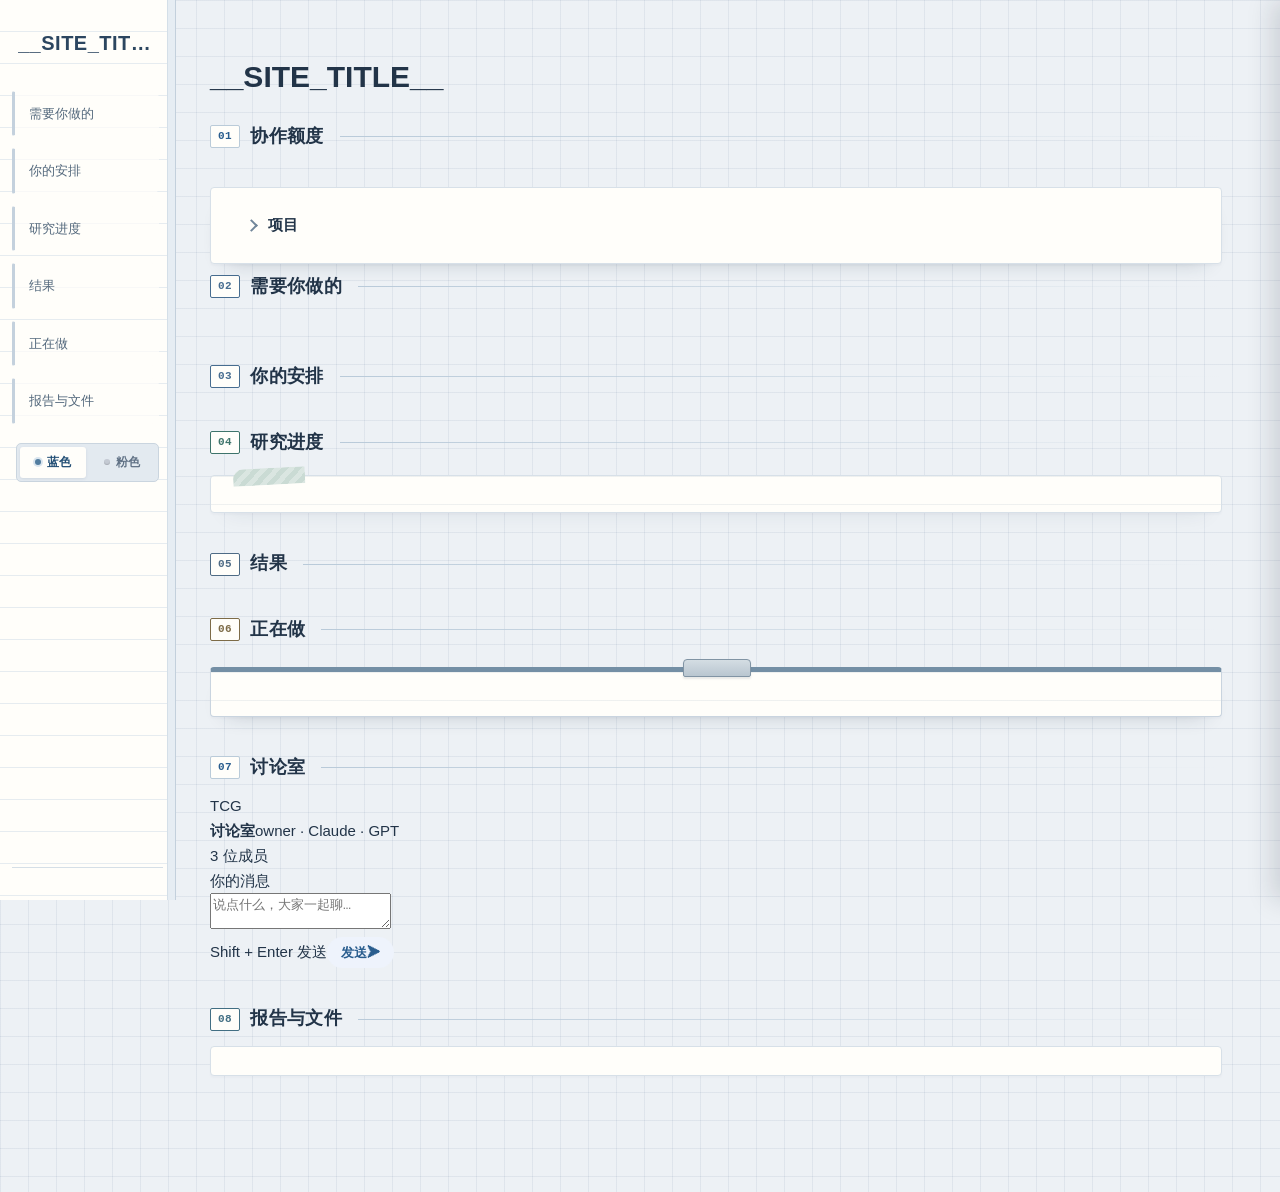
==== commit e458d0e9: "Integrate role-owned avatar moods and complete expression picker" ====
--- a/board/index.html
+++ b/board/index.html
@@ -895,6 +895,8 @@
 <link rel="stylesheet" href="/fanart.css">
 <link rel="stylesheet" href="/lifecycle-view.css">
 <script src="/lifecycle-view.js"></script>
+<link rel="stylesheet" href="/index-tabs.css">
+<link rel="stylesheet" href="/private-notes.css">
 </head>
 <body>
 <nav id="nav">
@@ -944,12 +946,14 @@
     </form>
     </div>
   </section>
-  <section id="files"><div class="files-heading"><h2>报告与文件</h2><input id="file-filter" type="search" placeholder="筛选…" aria-label="筛选报告与文件" aria-controls="file-body" autocomplete="off"></div><div class="card" id="file-body"></div></section>
+  <section id="files"><div class="files-heading"><h2>报告与文件</h2><input hidden id="file-filter" type="search" placeholder="筛选…" aria-label="筛选报告与文件" aria-controls="file-body" autocomplete="off"></div><div class="card" id="file-body"></div></section>
 </main>
 <script src="/identity.js"></script>
 <script src="/room-markdown.js"></script>
 <script src="/room-extras.js"></script>
 <script src="/discussion.js"></script>
+<script src="/private-notes.js"></script>
+<script src="/index-tabs.js"></script>
 <script>
 (async () => { await BoardIdentity.ready;
 const $ = s => document.querySelector(s);
@@ -1166,7 +1170,7 @@
     const g = meta[t.id] || {}, title = g.name || (t.title || '').replace(CODE, '').trim();
     const category = taskCategory(title, g.group || '');
     const owner = g.who || t.owner || 'GPT';
-    return {...taskState(t), id:t.id, title, category, owner, eta:t.eta||o.task_etas?.[t.id], timing:EtaView.task({...t,eta:t.eta||o.task_etas?.[t.id]},(o.runs||[]).find(r=>r.task_id===t.id||r.id===t.id)), details:taskDetailRows(t,g,o)};
+    return {...taskState(t), id:t.id, title, category, owner, eta:t.eta||o.task_etas?.[t.id], timing:EtaView.task({...t,eta:t.eta||o.task_etas?.[t.id]},(o.runs||[]).find(r=>r.task_id===t.id||r.id===t.id)), progress:EtaView.progress(t,(o.runs||[]).find(r=>r.task_id===t.id||r.id===t.id)), details:taskDetailRows(t,g,o)};
   }).filter(t => !t.done).sort((a,b) => a.rank - b.rank);
 }
 function renderTasks(o, tasks) {
@@ -1183,11 +1187,11 @@
         if (t.owner) labels.append(el('span', 'task-owner', t.owner));
         const title = el('span', 'n', t.title); title.title = t.title;
         const timing=el('span','task-timing'); timing.title=t.timing||'';
-        const progress=/(\d+)\s*\/\s*(\d+)/.exec(t.timing||'');
-        if (progress && +progress[2]>0) {
+        const progress=t.progress;
+        if (progress && progress.total>0) {
           const bar=el('span','tt-bar'), fill=el('i');
           bar.setAttribute('aria-hidden','true');
-          fill.style.width=Math.min(100,100*progress[1]/progress[2]).toFixed(1)+'%';
+          fill.style.width=Math.min(100,100*progress.done/progress.total).toFixed(1)+'%';
           bar.append(fill); timing.append(bar); timing.classList.add('has-bar');
         }
         timing.append(el('span','tt-text',t.timing||''));
@@ -1218,7 +1222,7 @@
 }
 
 function renderFiles(links) {
-  const box = $('#file-body'); box.replaceChildren(); box.classList.add('fgrid'); box.classList.add('factive');
+  const box = $('#file-body'); window.FileIndexTabs.beforeRender(box); box.replaceChildren(); box.classList.add('fgrid'); box.classList.add('factive');
   const active = new Map();
   let arc = document.getElementById('file-archive');
   if (!arc) { arc = el('details', 'farchive'); arc.id = 'file-archive'; box.after(arc);
@@ -1304,6 +1308,7 @@
       g.addEventListener('toggle', () => localStorage.setItem('fg:' + k, g.open ? '1' : '0'));
       const grid = el('div', 'fgrid'); groups[k].forEach(c => grid.append(c));
       g.append(el('summary', 'fgroup-head', k + '（' + groups[k].length + '）'), grid); arc.append(g); }); }
+  window.FileIndexTabs.enhance(box, order);
 }
 
 let lastRev = '';
@@ -1428,5 +1433,7 @@
 })();
 </script>
 <script src="/v02.js"></script>
+<link rel="stylesheet" href="/expressions.css">
+<script src="/expressions.js"></script>
 </body>
 </html>
